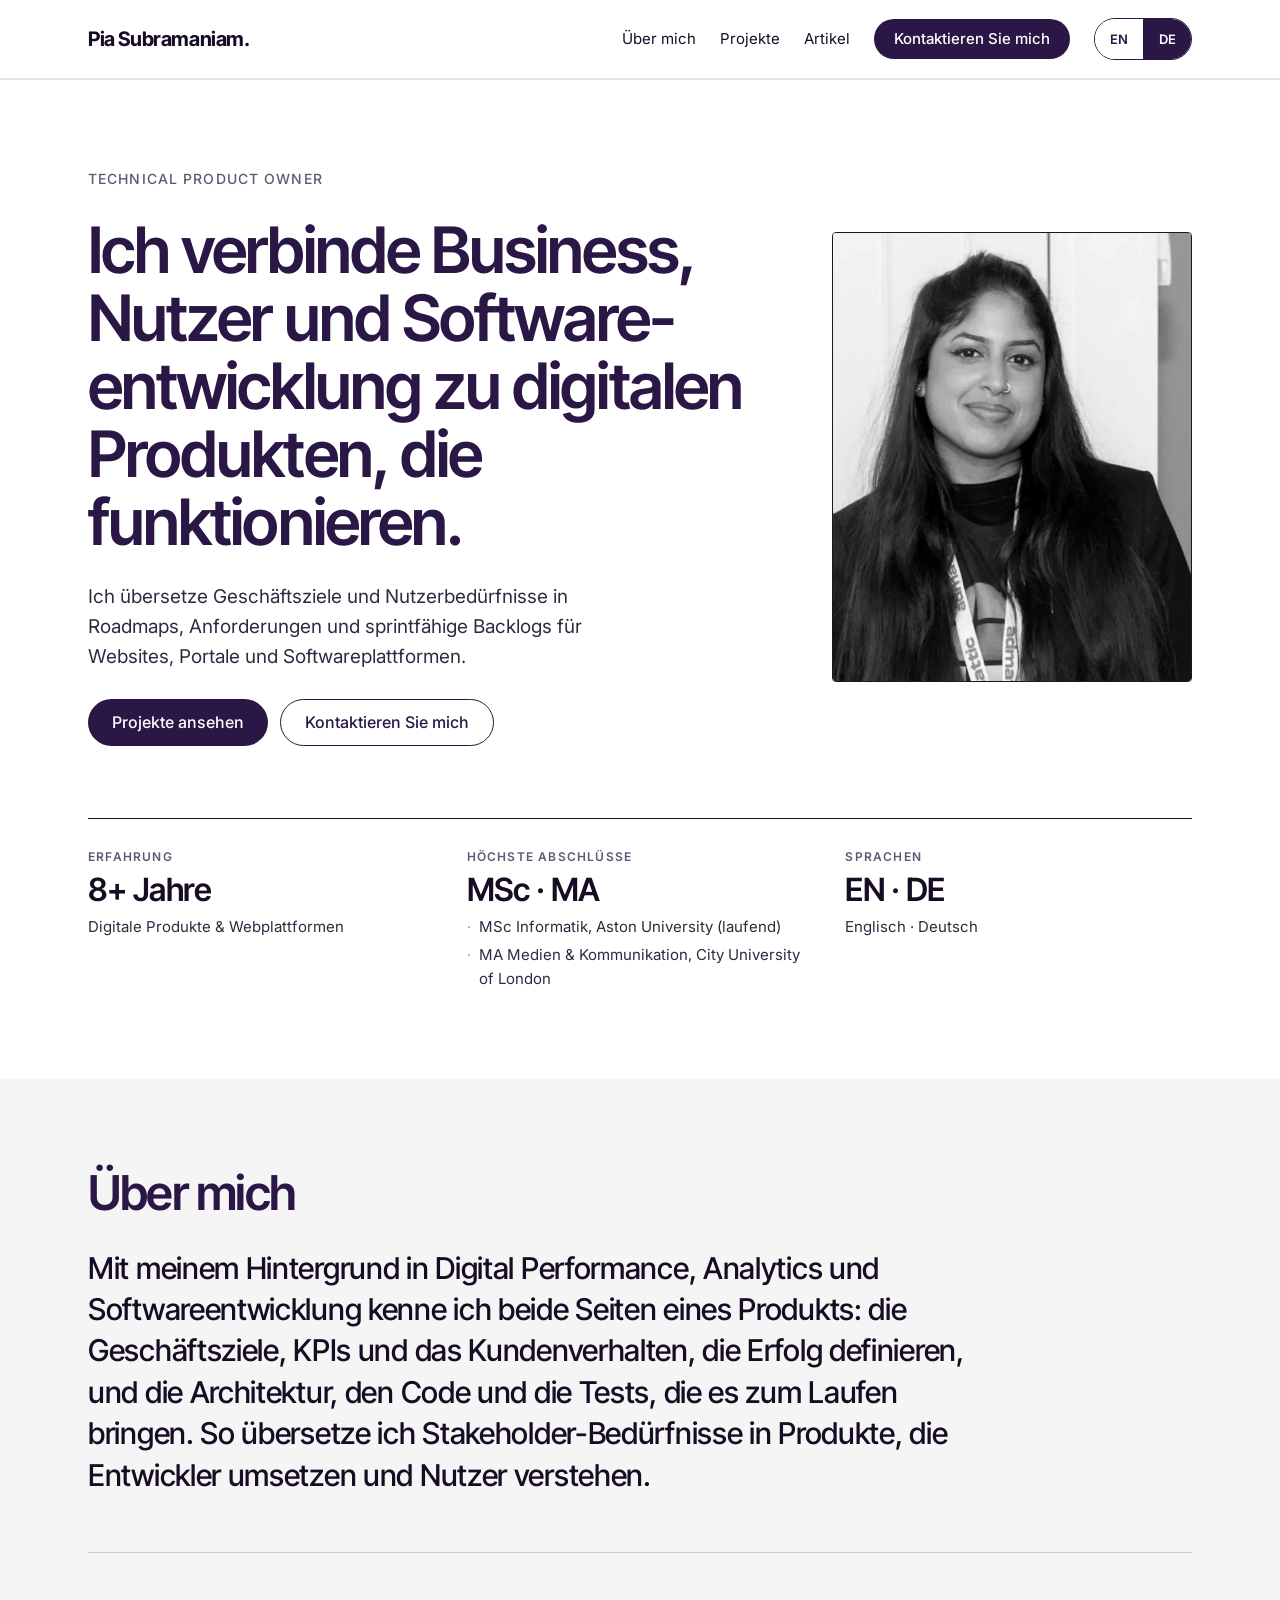
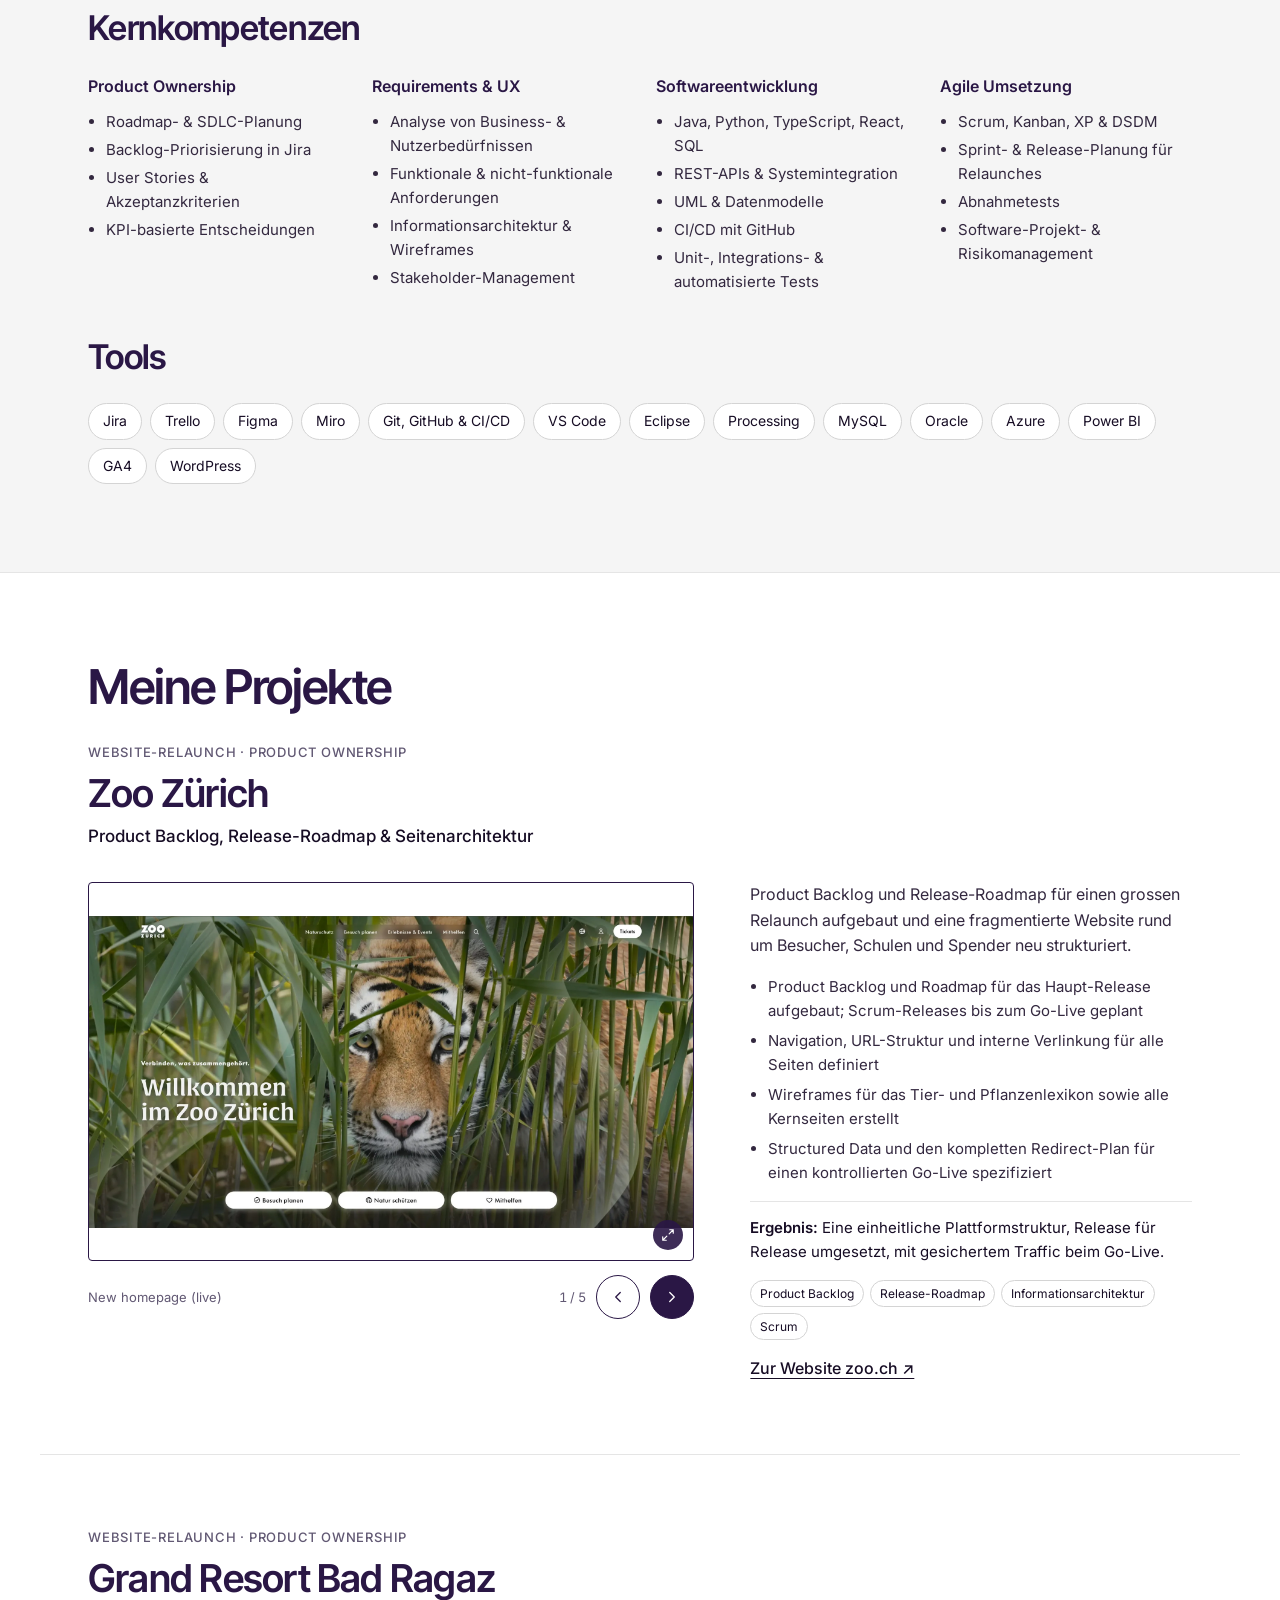
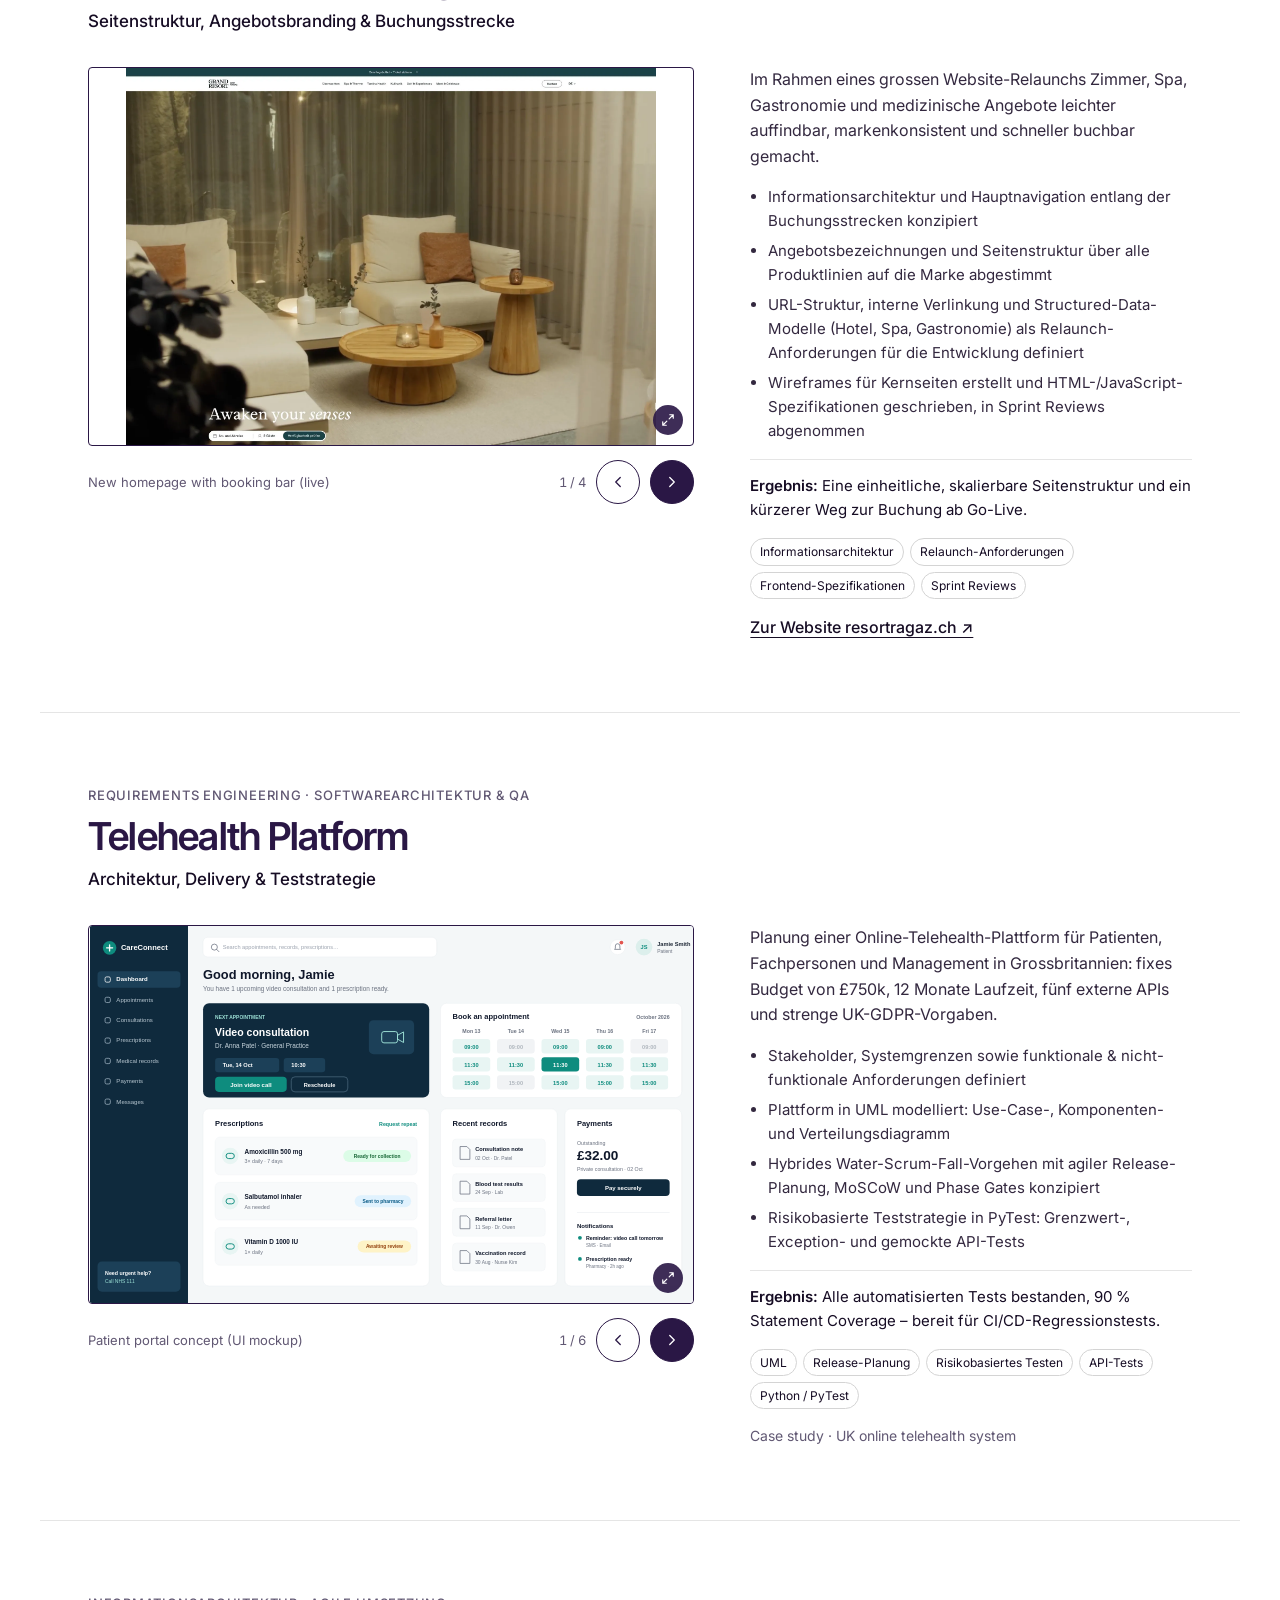
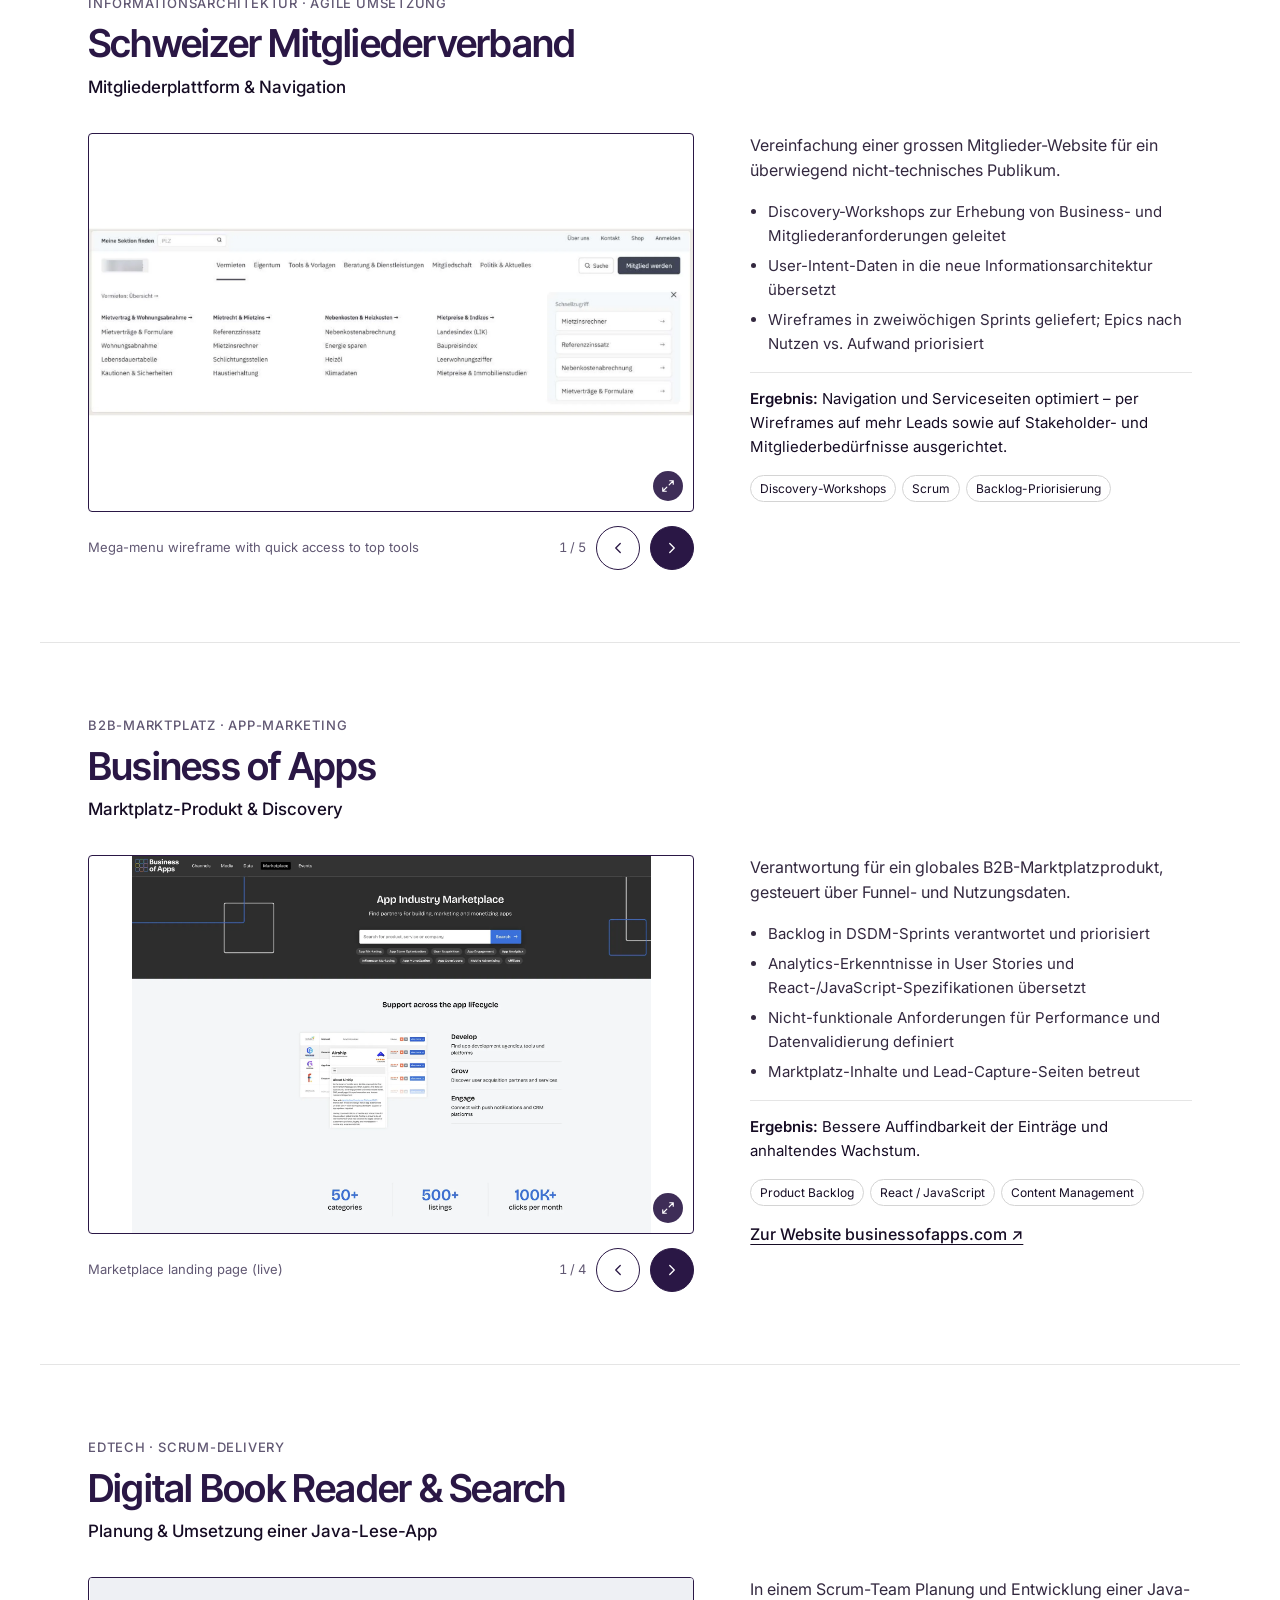
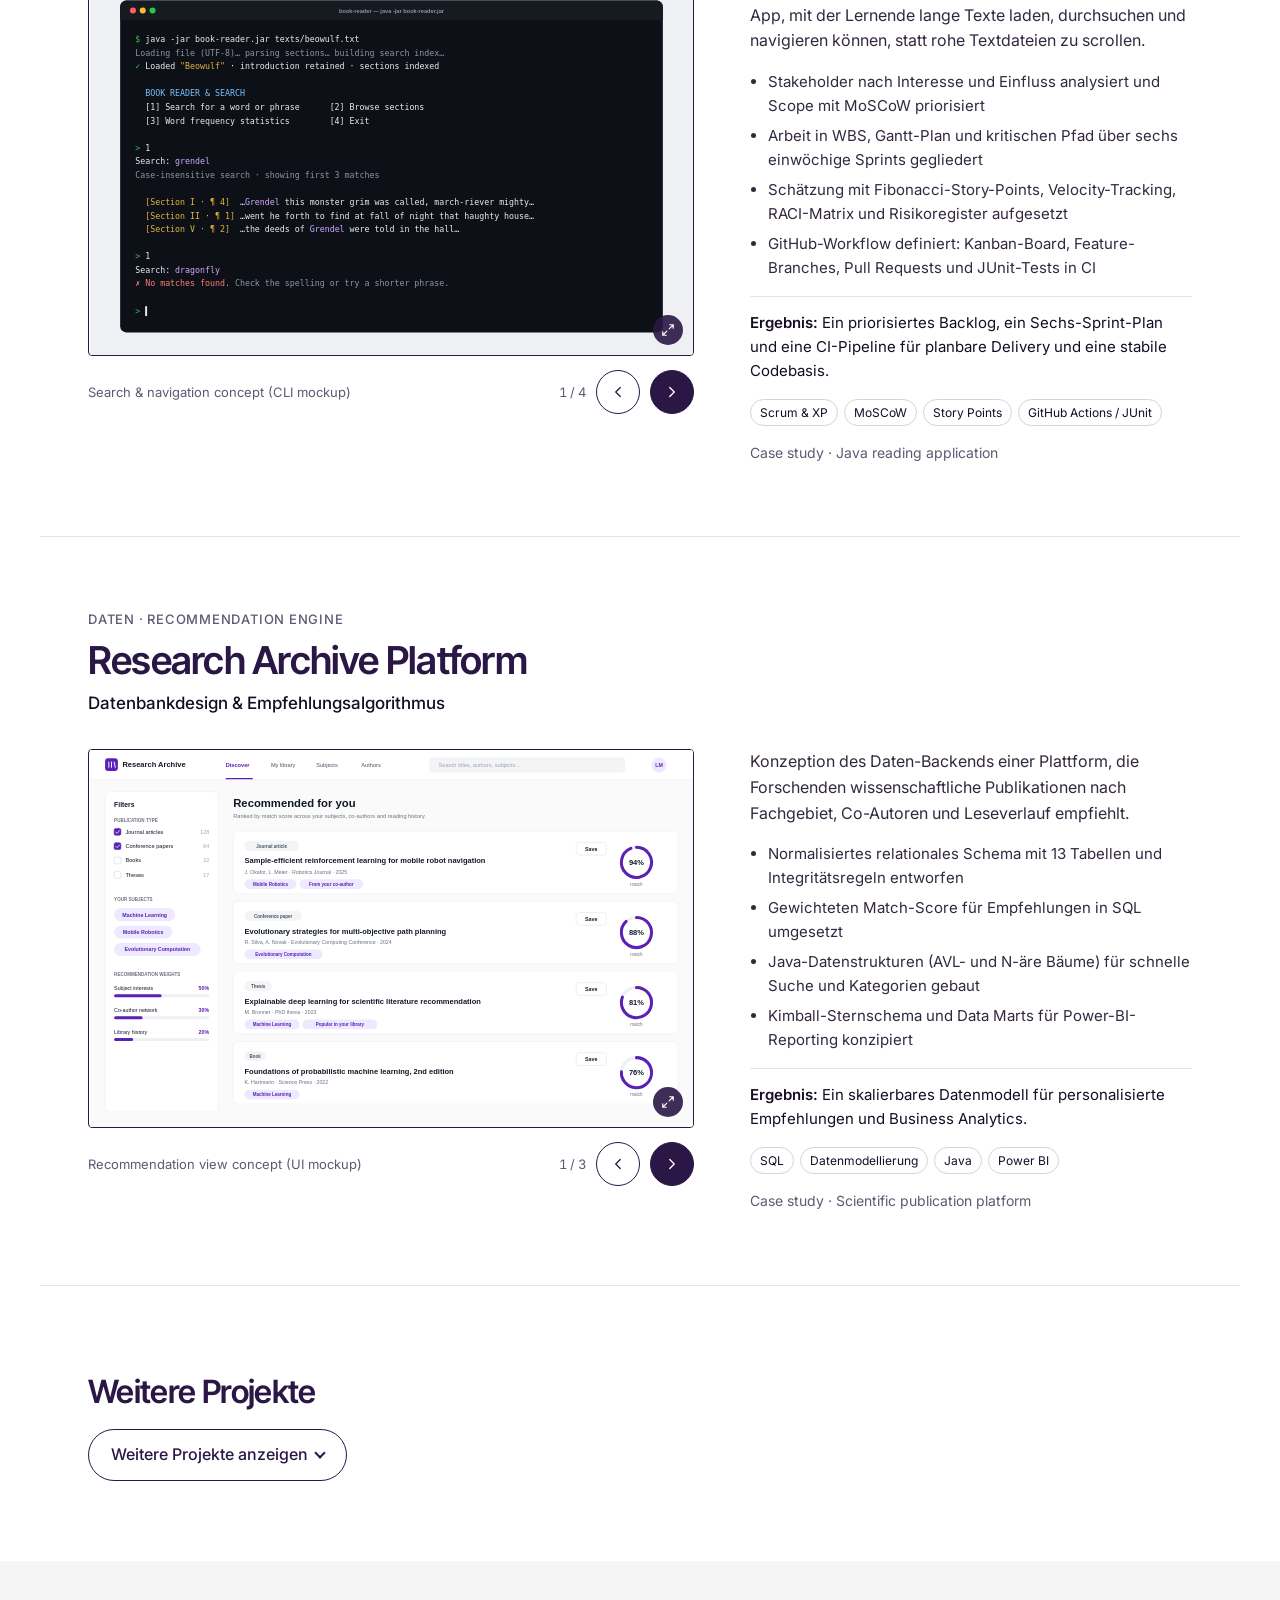
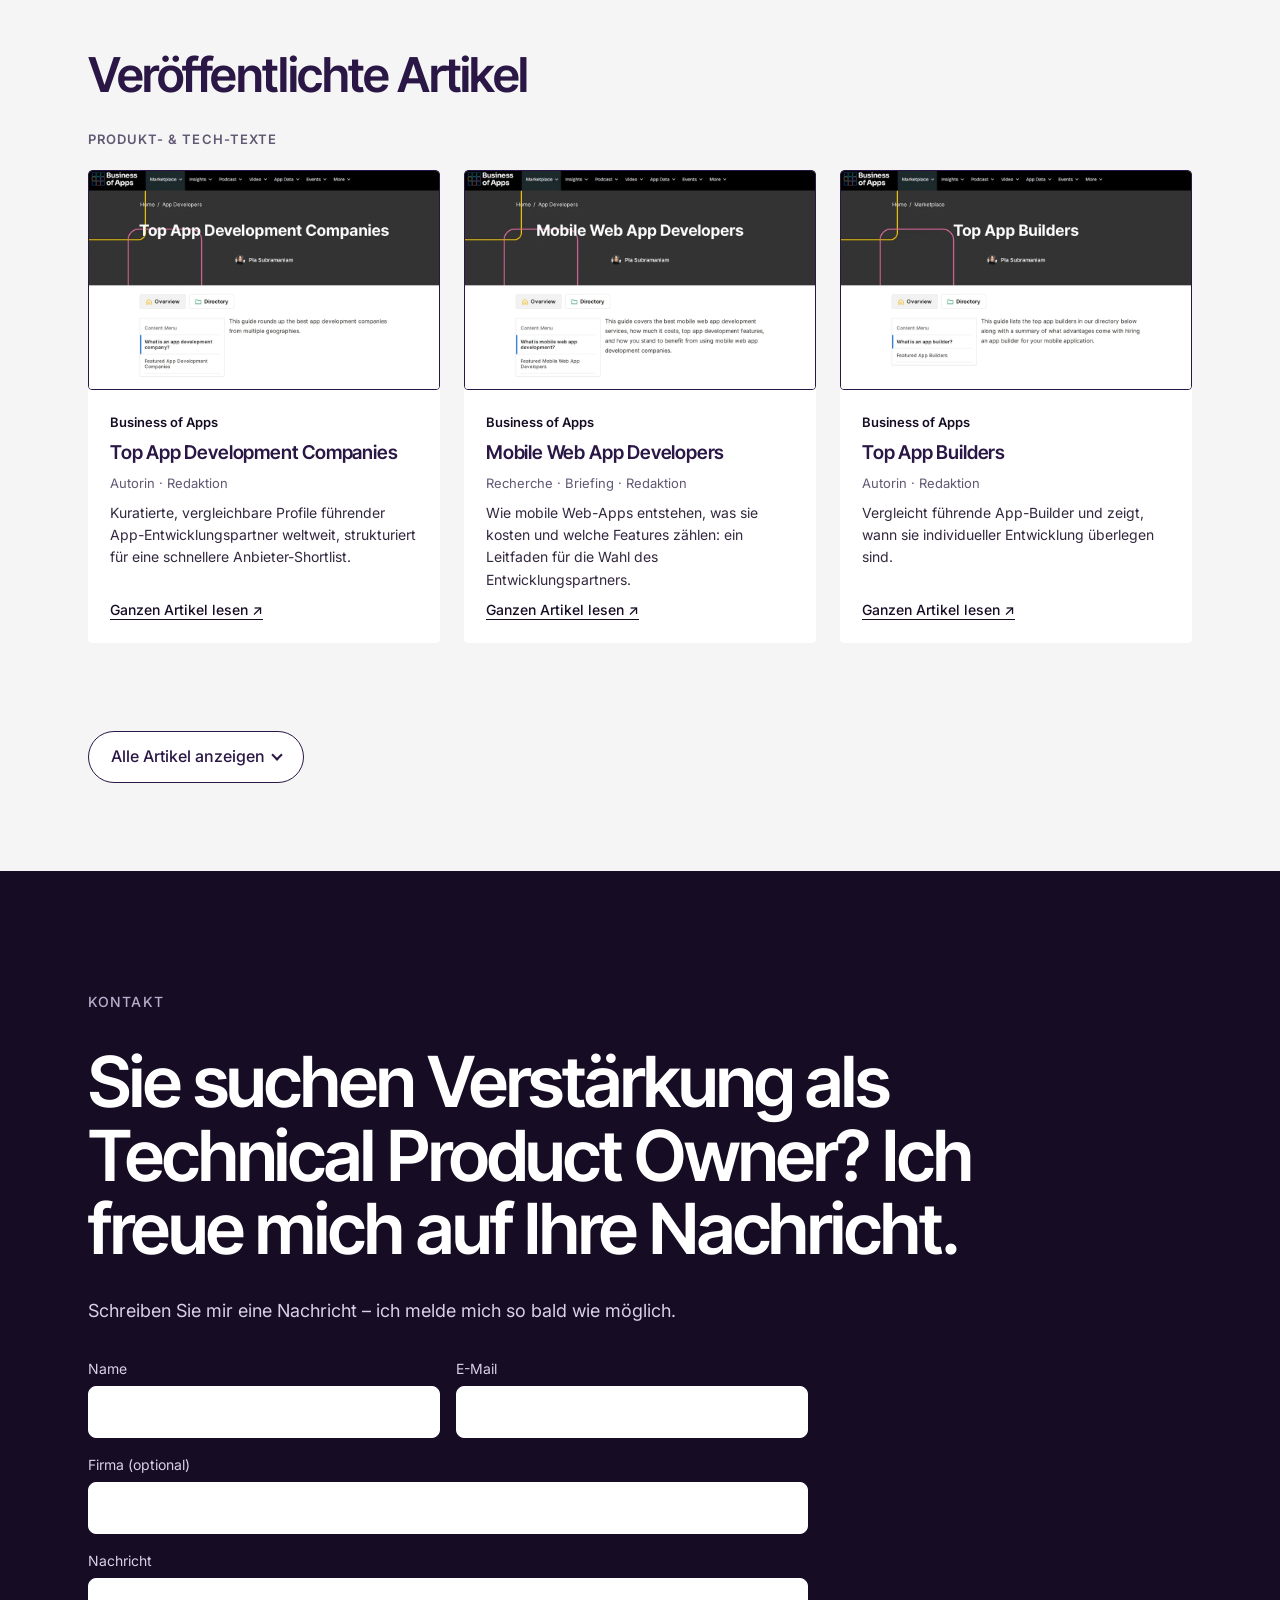
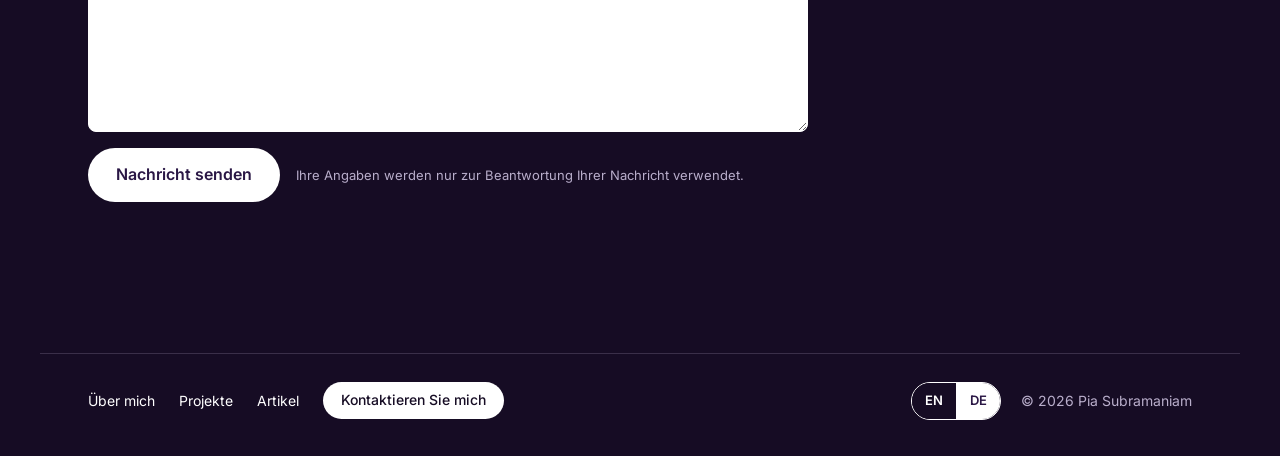
==== de/index.html @ ff73e616 "Add files via upload" ====
<!doctype html>
<html lang="de">
<head>
<meta charset="utf-8">
<script>document.documentElement.classList.add('js')</script>
<meta name="viewport" content="width=device-width, initial-scale=1, viewport-fit=cover">
<title>Pia Subramaniam - Technical Product Owner</title>
<meta name="description" content="Ich übersetze Geschäftsziele und Nutzerbedürfnisse in Roadmaps, Anforderungen und sprintfähige Backlogs für Websites, Portale und Softwareplattformen.">
<link rel="canonical" href="https://piasubramaniam.github.io/de/">
<link rel="alternate" hreflang="en" href="https://piasubramaniam.github.io/">
<link rel="alternate" hreflang="de" href="https://piasubramaniam.github.io/de/">
<link rel="alternate" hreflang="x-default" href="https://piasubramaniam.github.io/">
<meta property="og:type" content="website">
<meta property="og:title" content="Pia Subramaniam - Technical Product Owner">
<meta property="og:description" content="Ich übersetze Geschäftsziele und Nutzerbedürfnisse in Roadmaps, Anforderungen und sprintfähige Backlogs für Websites, Portale und Softwareplattformen.">
<meta property="og:url" content="https://piasubramaniam.github.io/de/">
<meta property="og:image" content="https://piasubramaniam.github.io/images/pia-subramaniam.jpg">
<meta property="og:locale" content="de_CH">
<meta name="twitter:card" content="summary">
<link rel="icon" href="data:image/svg+xml,%3Csvg xmlns='http://www.w3.org/2000/svg' viewBox='0 0 100 100'%3E%3Crect width='100' height='100' rx='22' fill='%232A1745'/%3E%3Ctext x='50' y='68' font-family='Arial' font-size='52' font-weight='700' fill='white' text-anchor='middle'%3EPS%3C/text%3E%3C/svg%3E">
<link rel="preconnect" href="https://fonts.googleapis.com">
<link rel="preconnect" href="https://fonts.gstatic.com" crossorigin>
<link href="https://fonts.googleapis.com/css2?family=Inter+Tight:wght@500;600;700&family=Inter:wght@400;500;600&display=swap" rel="stylesheet">
<link rel="stylesheet" href="/assets/site.css">
</head>
<body>
<a class="skip" href="#main">Zum Inhalt springen</a>
<header class="site-header">
<div class="wrap bar">
<a class="logo" href="#top">Pia Subramaniam.</a>
<div class="nav-right">
<nav class="navlinks" aria-label="Hauptnavigation">
<a href="#about">Über mich</a>
<a href="#work">Projekte</a>
<a href="#articles">Artikel</a>
<a class="pill pill-dark" href="#contact">Kontaktieren Sie mich</a>
</nav>
<button type="button" class="menubtn" aria-label="Menü" aria-expanded="false" aria-controls="mobile-nav"><svg width="20" height="20" viewBox="0 0 24 24" fill="none" stroke="currentColor" stroke-width="2" stroke-linecap="round" aria-hidden="true"><path d="M4 7h16M4 12h16M4 17h16"/></svg></button>
<div class="lang" role="group" aria-label="Sprache"><a href="/" hreflang="en" lang="en">EN</a><span aria-current="true">DE</span></div>
</div>
</div>
<nav class="wrap mobile-nav" id="mobile-nav" aria-label="Mobile Navigation" hidden>
<a href="#about">Über mich</a>
<a href="#work">Projekte</a>
<a href="#articles">Artikel</a>
<a href="#contact">Kontaktieren Sie mich</a>
</nav>
</header>
<main id="main">
<section class="wrap hero" id="top">
<div class="hero-grid">
<div class="hero-text">
<p class="eyebrow">Technical Product Owner</p>
<h1>Ich verbinde Business, Nutzer und Software&shy;entwicklung zu digitalen Produkten, die funktionieren.</h1>
<p class="lead">Ich übersetze Geschäftsziele und Nutzerbedürfnisse in Roadmaps, Anforderungen und sprintfähige Backlogs für Websites, Portale und Softwareplattformen.</p>
<div class="ctas"><a class="pill pill-dark" href="#work">Projekte ansehen</a><a class="pill pill-outline" href="#contact">Kontaktieren Sie mich</a></div>
</div>
<div class="portrait"><img src="/images/pia-subramaniam.webp" alt="Pia Subramaniam" width="838" height="792" fetchpriority="high"></div>
</div>
<div class="facts">
<div class="fact"><p class="fact-label">Erfahrung</p><p class="fact-big">8+ Jahre</p><p class="fact-small">Digitale Produkte &amp; Webplattformen</p></div>
<div class="fact"><p class="fact-label">Höchste Abschlüsse</p><p class="fact-big">MSc · MA</p><ul><li>MSc Informatik, Aston University (laufend)</li><li>MA Medien &amp; Kommunikation, City University of London</li></ul></div>
<div class="fact"><p class="fact-label">Sprachen</p><p class="fact-big">EN · DE</p><p class="fact-small">Englisch · Deutsch</p></div>
</div>
</section>
<section class="about" id="about">
<div class="wrap">
<div class="about-intro">
<h2>Über mich</h2>
<p class="lead">Mit meinem Hintergrund in Digital Performance, Analytics und Softwareentwicklung kenne ich beide Seiten eines Produkts: die Geschäftsziele, KPIs und das Kundenverhalten, die Erfolg definieren, und die Architektur, den Code und die Tests, die es zum Laufen bringen. So übersetze ich Stakeholder-Bedürfnisse in Produkte, die Entwickler umsetzen und Nutzer verstehen.</p>
</div>
<div class="skills">
<h3 class="h3-sub">Kernkompetenzen</h3>
<div class="skill-grid">
<div><h4>Product Ownership</h4><ul><li>Roadmap- &amp; SDLC-Planung</li><li>Backlog-Priorisierung in Jira</li><li>User Stories &amp; Akzeptanzkriterien</li><li>KPI-basierte Entscheidungen</li></ul></div>
<div><h4>Requirements &amp; UX</h4><ul><li>Analyse von Business- &amp; Nutzerbedürfnissen</li><li>Funktionale &amp; nicht-funktionale Anforderungen</li><li>Informationsarchitektur &amp; Wireframes</li><li>Stakeholder-Management</li></ul></div>
<div><h4>Softwareentwicklung</h4><ul><li>Java, Python, TypeScript, React, SQL</li><li>REST-APIs &amp; Systemintegration</li><li>UML &amp; Datenmodelle</li><li>CI/CD mit GitHub</li><li>Unit-, Integrations- &amp; automatisierte Tests</li></ul></div>
<div><h4>Agile Umsetzung</h4><ul><li>Scrum, Kanban, XP &amp; DSDM</li><li>Sprint- &amp; Release-Planung für Relaunches</li><li>Abnahmetests</li><li>Software-Projekt- &amp; Risikomanagement</li></ul></div>
</div>
<h3 class="h3-sub tools-title">Tools</h3>
<ul class="chips"><li>Jira</li><li>Trello</li><li>Figma</li><li>Miro</li><li>Git, GitHub &amp; CI/CD</li><li>VS Code</li><li>Eclipse</li><li>Processing</li><li>MySQL</li><li>Oracle</li><li>Azure</li><li>Power BI</li><li>GA4</li><li>WordPress</li></ul>
</div>
</div>
</section>
<section class="work" id="work">
<div class="wrap work-head"><h2>Meine Projekte</h2></div>
<article class="wrap project" data-slides="[{&quot;src&quot;: &quot;/images/zoo-zurich-1.webp&quot;, &quot;alt&quot;: &quot;New homepage (live)&quot;, &quot;w&quot;: 2000, &quot;h&quot;: 1032}, {&quot;src&quot;: &quot;/images/zoo-zurich-2.webp&quot;, &quot;alt&quot;: &quot;Information architecture: main navigation tree&quot;, &quot;w&quot;: 2000, &quot;h&quot;: 1507}, {&quot;src&quot;: &quot;/images/zoo-zurich-3.webp&quot;, &quot;alt&quot;: &quot;Animal &amp; Plant Encyclopedia wireframes (desktop &amp; mobile)&quot;, &quot;w&quot;: 2000, &quot;h&quot;: 1686}, {&quot;src&quot;: &quot;/images/zoo-zurich-4.webp&quot;, &quot;alt&quot;: &quot;Mega-menu navigation (live)&quot;, &quot;w&quot;: 1850, &quot;h&quot;: 1354}, {&quot;src&quot;: &quot;/images/zoo-zurich-5.webp&quot;, &quot;alt&quot;: &quot;Homepage content modules (live)&quot;, &quot;w&quot;: 2000, &quot;h&quot;: 1504}]" data-title="Zoo Zürich">
<div class="project-head">
<p class="ptag">Website-Relaunch · Product Ownership</p>
<h3>Zoo Zürich</h3>
<p class="ptitle">Product Backlog, Release-Roadmap &amp; Seitenarchitektur</p>
</div>
<div class="project-body">
<div class="slider">
<button type="button" class="zoom" data-zoom aria-label="Bild vergrössern"><img src="/images/zoo-zurich-1.webp" alt="New homepage (live)" width="2000" height="1032" loading="lazy" decoding="async"><span class="zoom-icon" aria-hidden="true"><svg width="14" height="14" viewBox="0 0 24 24" fill="none" stroke="currentColor" stroke-width="2" stroke-linecap="round" stroke-linejoin="round" aria-hidden="true"><path d="M15 3h6v6M9 21H3v-6M21 3l-7 7M3 21l7-7"/></svg></span></button>
<div class="slider-bar">
<p class="slide-label">New homepage (live)</p>
<div class="slider-ctrl">
<span class="count">1 / 5</span>
<button type="button" class="arrow prev" aria-label="Vorheriges Bild"><svg width="18" height="18" viewBox="0 0 24 24" fill="none" stroke="currentColor" stroke-width="1.75" stroke-linecap="round" stroke-linejoin="round" aria-hidden="true"><path d="M15 18l-6-6 6-6"/></svg></button>
<button type="button" class="arrow next" aria-label="Nächstes Bild"><svg width="18" height="18" viewBox="0 0 24 24" fill="none" stroke="currentColor" stroke-width="1.75" stroke-linecap="round" stroke-linejoin="round" aria-hidden="true"><path d="M9 18l6-6-6-6"/></svg></button>
</div>
</div>
</div>
<div class="details">
<p class="summary">Product Backlog und Release-Roadmap für einen grossen Relaunch aufgebaut und eine fragmentierte Website rund um Besucher, Schulen und Spender neu strukturiert.</p>
<ul class="did"><li>Product Backlog und Roadmap für das Haupt-Release aufgebaut; Scrum-Releases bis zum Go-Live geplant</li><li>Navigation, URL-Struktur und interne Verlinkung für alle Seiten definiert</li><li>Wireframes für das Tier- und Pflanzenlexikon sowie alle Kernseiten erstellt</li><li>Structured Data und den kompletten Redirect-Plan für einen kontrollierten Go-Live spezifiziert</li></ul>
<p class="outcome"><b>Ergebnis:</b> Eine einheitliche Plattformstruktur, Release für Release umgesetzt, mit gesichertem Traffic beim Go-Live.</p>
<ul class="tags"><li>Product Backlog</li><li>Release-Roadmap</li><li>Informationsarchitektur</li><li>Scrum</li></ul>
<a class="visit" href="https://www.zoo.ch" target="_blank" rel="noopener">Zur Website zoo.ch ↗</a>
</div>
</div>
</article>
<article class="wrap project" data-slides="[{&quot;src&quot;: &quot;/images/bad-ragaz-1.webp&quot;, &quot;alt&quot;: &quot;New homepage with booking bar (live)&quot;, &quot;w&quot;: 2000, &quot;h&quot;: 1422}, {&quot;src&quot;: &quot;/images/bad-ragaz-2.webp&quot;, &quot;alt&quot;: &quot;Mega-menu navigation (live)&quot;, &quot;w&quot;: 2000, &quot;h&quot;: 1229}, {&quot;src&quot;: &quot;/images/bad-ragaz-3.webp&quot;, &quot;alt&quot;: &quot;Module wireframes for all core landing pages&quot;, &quot;w&quot;: 1699, &quot;h&quot;: 2000}, {&quot;src&quot;: &quot;/images/bad-ragaz-4.webp&quot;, &quot;alt&quot;: &quot;Spa offer page and booking journey (live)&quot;, &quot;w&quot;: 2000, &quot;h&quot;: 1382}]" data-title="Grand Resort Bad Ragaz">
<div class="project-head">
<p class="ptag">Website-Relaunch · Product Ownership</p>
<h3>Grand Resort Bad Ragaz</h3>
<p class="ptitle">Seitenstruktur, Angebotsbranding &amp; Buchungsstrecke</p>
</div>
<div class="project-body">
<div class="slider">
<button type="button" class="zoom" data-zoom aria-label="Bild vergrössern"><img src="/images/bad-ragaz-1.webp" alt="New homepage with booking bar (live)" width="2000" height="1422" loading="lazy" decoding="async"><span class="zoom-icon" aria-hidden="true"><svg width="14" height="14" viewBox="0 0 24 24" fill="none" stroke="currentColor" stroke-width="2" stroke-linecap="round" stroke-linejoin="round" aria-hidden="true"><path d="M15 3h6v6M9 21H3v-6M21 3l-7 7M3 21l7-7"/></svg></span></button>
<div class="slider-bar">
<p class="slide-label">New homepage with booking bar (live)</p>
<div class="slider-ctrl">
<span class="count">1 / 4</span>
<button type="button" class="arrow prev" aria-label="Vorheriges Bild"><svg width="18" height="18" viewBox="0 0 24 24" fill="none" stroke="currentColor" stroke-width="1.75" stroke-linecap="round" stroke-linejoin="round" aria-hidden="true"><path d="M15 18l-6-6 6-6"/></svg></button>
<button type="button" class="arrow next" aria-label="Nächstes Bild"><svg width="18" height="18" viewBox="0 0 24 24" fill="none" stroke="currentColor" stroke-width="1.75" stroke-linecap="round" stroke-linejoin="round" aria-hidden="true"><path d="M9 18l6-6-6-6"/></svg></button>
</div>
</div>
</div>
<div class="details">
<p class="summary">Im Rahmen eines grossen Website-Relaunchs Zimmer, Spa, Gastronomie und medizinische Angebote leichter auffindbar, markenkonsistent und schneller buchbar gemacht.</p>
<ul class="did"><li>Informationsarchitektur und Hauptnavigation entlang der Buchungsstrecken konzipiert</li><li>Angebotsbezeichnungen und Seitenstruktur über alle Produktlinien auf die Marke abgestimmt</li><li>URL-Struktur, interne Verlinkung und Structured-Data-Modelle (Hotel, Spa, Gastronomie) als Relaunch-Anforderungen für die Entwicklung definiert</li><li>Wireframes für Kernseiten erstellt und HTML-/JavaScript-Spezifikationen geschrieben, in Sprint Reviews abgenommen</li></ul>
<p class="outcome"><b>Ergebnis:</b> Eine einheitliche, skalierbare Seitenstruktur und ein kürzerer Weg zur Buchung ab Go-Live.</p>
<ul class="tags"><li>Informationsarchitektur</li><li>Relaunch-Anforderungen</li><li>Frontend-Spezifikationen</li><li>Sprint Reviews</li></ul>
<a class="visit" href="https://www.resortragaz.ch" target="_blank" rel="noopener">Zur Website resortragaz.ch ↗</a>
</div>
</div>
</article>
<article class="wrap project" data-slides="[{&quot;src&quot;: &quot;/images/telehealth-1.svg&quot;, &quot;alt&quot;: &quot;Patient portal concept (UI mockup)&quot;, &quot;w&quot;: 1600, &quot;h&quot;: 1000}, {&quot;src&quot;: &quot;/images/telehealth-2.webp&quot;, &quot;alt&quot;: &quot;UML use case diagram&quot;, &quot;w&quot;: 1600, &quot;h&quot;: 1355}, {&quot;src&quot;: &quot;/images/telehealth-3.webp&quot;, &quot;alt&quot;: &quot;UML component diagram&quot;, &quot;w&quot;: 1600, &quot;h&quot;: 1362}, {&quot;src&quot;: &quot;/images/telehealth-4.webp&quot;, &quot;alt&quot;: &quot;UML deployment diagram&quot;, &quot;w&quot;: 1600, &quot;h&quot;: 941}, {&quot;src&quot;: &quot;/images/telehealth-5.webp&quot;, &quot;alt&quot;: &quot;Agile release planning (MoSCoW)&quot;, &quot;w&quot;: 1600, &quot;h&quot;: 759}, {&quot;src&quot;: &quot;/images/telehealth-6.webp&quot;, &quot;alt&quot;: &quot;PyTest run: 5/5 passed, 90% coverage&quot;, &quot;w&quot;: 1600, &quot;h&quot;: 456}]" data-title="Telehealth Platform">
<div class="project-head">
<p class="ptag">Requirements Engineering · Softwarearchitektur &amp; QA</p>
<h3>Telehealth Platform</h3>
<p class="ptitle">Architektur, Delivery &amp; Teststrategie</p>
</div>
<div class="project-body">
<div class="slider">
<button type="button" class="zoom" data-zoom aria-label="Bild vergrössern"><img src="/images/telehealth-1.svg" alt="Patient portal concept (UI mockup)" width="1600" height="1000" loading="lazy" decoding="async"><span class="zoom-icon" aria-hidden="true"><svg width="14" height="14" viewBox="0 0 24 24" fill="none" stroke="currentColor" stroke-width="2" stroke-linecap="round" stroke-linejoin="round" aria-hidden="true"><path d="M15 3h6v6M9 21H3v-6M21 3l-7 7M3 21l7-7"/></svg></span></button>
<div class="slider-bar">
<p class="slide-label">Patient portal concept (UI mockup)</p>
<div class="slider-ctrl">
<span class="count">1 / 6</span>
<button type="button" class="arrow prev" aria-label="Vorheriges Bild"><svg width="18" height="18" viewBox="0 0 24 24" fill="none" stroke="currentColor" stroke-width="1.75" stroke-linecap="round" stroke-linejoin="round" aria-hidden="true"><path d="M15 18l-6-6 6-6"/></svg></button>
<button type="button" class="arrow next" aria-label="Nächstes Bild"><svg width="18" height="18" viewBox="0 0 24 24" fill="none" stroke="currentColor" stroke-width="1.75" stroke-linecap="round" stroke-linejoin="round" aria-hidden="true"><path d="M9 18l6-6-6-6"/></svg></button>
</div>
</div>
</div>
<div class="details">
<p class="summary">Planung einer Online-Telehealth-Plattform für Patienten, Fachpersonen und Management in Grossbritannien: fixes Budget von £750k, 12 Monate Laufzeit, fünf externe APIs und strenge UK-GDPR-Vorgaben.</p>
<ul class="did"><li>Stakeholder, Systemgrenzen sowie funktionale &amp; nicht-funktionale Anforderungen definiert</li><li>Plattform in UML modelliert: Use-Case-, Komponenten- und Verteilungsdiagramm</li><li>Hybrides Water-Scrum-Fall-Vorgehen mit agiler Release-Planung, MoSCoW und Phase Gates konzipiert</li><li>Risikobasierte Teststrategie in PyTest: Grenzwert-, Exception- und gemockte API-Tests</li></ul>
<p class="outcome"><b>Ergebnis:</b> Alle automatisierten Tests bestanden, 90 % Statement Coverage – bereit für CI/CD-Regressionstests.</p>
<ul class="tags"><li>UML</li><li>Release-Planung</li><li>Risikobasiertes Testen</li><li>API-Tests</li><li>Python / PyTest</li></ul>
<p class="site-note">Case study · UK online telehealth system</p>
</div>
</div>
</article>
<article class="wrap project" data-slides="[{&quot;src&quot;: &quot;/images/membership-association-1.webp&quot;, &quot;alt&quot;: &quot;Mega-menu wireframe with quick access to top tools&quot;, &quot;w&quot;: 2000, &quot;h&quot;: 683}, {&quot;src&quot;: &quot;/images/membership-association-2.webp&quot;, &quot;alt&quot;: &quot;Sprint roadmap: concept first, design in the following sprint&quot;, &quot;w&quot;: 2000, &quot;h&quot;: 1118}, {&quot;src&quot;: &quot;/images/membership-association-3.webp&quot;, &quot;alt&quot;: &quot;Sprint workflow with stakeholder review and sign-off&quot;, &quot;w&quot;: 2000, &quot;h&quot;: 1030}, {&quot;src&quot;: &quot;/images/membership-association-4.webp&quot;, &quot;alt&quot;: &quot;New main navigation and its rationale&quot;, &quot;w&quot;: 2000, &quot;h&quot;: 588}, {&quot;src&quot;: &quot;/images/membership-association-5.webp&quot;, &quot;alt&quot;: &quot;Header concept: search, login and primary CTA&quot;, &quot;w&quot;: 2000, &quot;h&quot;: 793}]" data-title="Schweizer Mitgliederverband">
<div class="project-head">
<p class="ptag">Informationsarchitektur · Agile Umsetzung</p>
<h3>Schweizer Mitgliederverband</h3>
<p class="ptitle">Mitgliederplattform &amp; Navigation</p>
</div>
<div class="project-body">
<div class="slider">
<button type="button" class="zoom" data-zoom aria-label="Bild vergrössern"><img src="/images/membership-association-1.webp" alt="Mega-menu wireframe with quick access to top tools" width="2000" height="683" loading="lazy" decoding="async"><span class="zoom-icon" aria-hidden="true"><svg width="14" height="14" viewBox="0 0 24 24" fill="none" stroke="currentColor" stroke-width="2" stroke-linecap="round" stroke-linejoin="round" aria-hidden="true"><path d="M15 3h6v6M9 21H3v-6M21 3l-7 7M3 21l7-7"/></svg></span></button>
<div class="slider-bar">
<p class="slide-label">Mega-menu wireframe with quick access to top tools</p>
<div class="slider-ctrl">
<span class="count">1 / 5</span>
<button type="button" class="arrow prev" aria-label="Vorheriges Bild"><svg width="18" height="18" viewBox="0 0 24 24" fill="none" stroke="currentColor" stroke-width="1.75" stroke-linecap="round" stroke-linejoin="round" aria-hidden="true"><path d="M15 18l-6-6 6-6"/></svg></button>
<button type="button" class="arrow next" aria-label="Nächstes Bild"><svg width="18" height="18" viewBox="0 0 24 24" fill="none" stroke="currentColor" stroke-width="1.75" stroke-linecap="round" stroke-linejoin="round" aria-hidden="true"><path d="M9 18l6-6-6-6"/></svg></button>
</div>
</div>
</div>
<div class="details">
<p class="summary">Vereinfachung einer grossen Mitglieder-Website für ein überwiegend nicht-technisches Publikum.</p>
<ul class="did"><li>Discovery-Workshops zur Erhebung von Business- und Mitgliederanforderungen geleitet</li><li>User-Intent-Daten in die neue Informationsarchitektur übersetzt</li><li>Wireframes in zweiwöchigen Sprints geliefert; Epics nach Nutzen vs. Aufwand priorisiert</li></ul>
<p class="outcome"><b>Ergebnis:</b> Navigation und Serviceseiten optimiert – per Wireframes auf mehr Leads sowie auf Stakeholder- und Mitgliederbedürfnisse ausgerichtet.</p>
<ul class="tags"><li>Discovery-Workshops</li><li>Scrum</li><li>Backlog-Priorisierung</li></ul>

</div>
</div>
</article>
<article class="wrap project" data-slides="[{&quot;src&quot;: &quot;/images/business-of-apps-1.webp&quot;, &quot;alt&quot;: &quot;Marketplace landing page (live)&quot;, &quot;w&quot;: 2000, &quot;h&quot;: 1453}, {&quot;src&quot;: &quot;/images/business-of-apps-2.webp&quot;, &quot;alt&quot;: &quot;Marketplace information architecture&quot;, &quot;w&quot;: 1088, &quot;h&quot;: 1150}, {&quot;src&quot;: &quot;/images/business-of-apps-3.webp&quot;, &quot;alt&quot;: &quot;Directory with filters and sorting (live)&quot;, &quot;w&quot;: 2000, &quot;h&quot;: 1359}, {&quot;src&quot;: &quot;/images/business-of-apps-4.webp&quot;, &quot;alt&quot;: &quot;Automated listing widget (live)&quot;, &quot;w&quot;: 1770, &quot;h&quot;: 1350}]" data-title="Business of Apps">
<div class="project-head">
<p class="ptag">B2B-Marktplatz · App-Marketing</p>
<h3>Business of Apps</h3>
<p class="ptitle">Marktplatz-Produkt &amp; Discovery</p>
</div>
<div class="project-body">
<div class="slider">
<button type="button" class="zoom" data-zoom aria-label="Bild vergrössern"><img src="/images/business-of-apps-1.webp" alt="Marketplace landing page (live)" width="2000" height="1453" loading="lazy" decoding="async"><span class="zoom-icon" aria-hidden="true"><svg width="14" height="14" viewBox="0 0 24 24" fill="none" stroke="currentColor" stroke-width="2" stroke-linecap="round" stroke-linejoin="round" aria-hidden="true"><path d="M15 3h6v6M9 21H3v-6M21 3l-7 7M3 21l7-7"/></svg></span></button>
<div class="slider-bar">
<p class="slide-label">Marketplace landing page (live)</p>
<div class="slider-ctrl">
<span class="count">1 / 4</span>
<button type="button" class="arrow prev" aria-label="Vorheriges Bild"><svg width="18" height="18" viewBox="0 0 24 24" fill="none" stroke="currentColor" stroke-width="1.75" stroke-linecap="round" stroke-linejoin="round" aria-hidden="true"><path d="M15 18l-6-6 6-6"/></svg></button>
<button type="button" class="arrow next" aria-label="Nächstes Bild"><svg width="18" height="18" viewBox="0 0 24 24" fill="none" stroke="currentColor" stroke-width="1.75" stroke-linecap="round" stroke-linejoin="round" aria-hidden="true"><path d="M9 18l6-6-6-6"/></svg></button>
</div>
</div>
</div>
<div class="details">
<p class="summary">Verantwortung für ein globales B2B-Marktplatzprodukt, gesteuert über Funnel- und Nutzungsdaten.</p>
<ul class="did"><li>Backlog in DSDM-Sprints verantwortet und priorisiert</li><li>Analytics-Erkenntnisse in User Stories und React-/JavaScript-Spezifikationen übersetzt</li><li>Nicht-funktionale Anforderungen für Performance und Datenvalidierung definiert</li><li>Marktplatz-Inhalte und Lead-Capture-Seiten betreut</li></ul>
<p class="outcome"><b>Ergebnis:</b> Bessere Auffindbarkeit der Einträge und anhaltendes Wachstum.</p>
<ul class="tags"><li>Product Backlog</li><li>React / JavaScript</li><li>Content Management</li></ul>
<a class="visit" href="https://www.businessofapps.com" target="_blank" rel="noopener">Zur Website businessofapps.com ↗</a>
</div>
</div>
</article>
<article class="wrap project" data-slides="[{&quot;src&quot;: &quot;/images/book-reader-1.svg&quot;, &quot;alt&quot;: &quot;Search &amp; navigation concept (CLI mockup)&quot;, &quot;w&quot;: 1600, &quot;h&quot;: 1000}, {&quot;src&quot;: &quot;/images/book-reader-2.webp&quot;, &quot;alt&quot;: &quot;Work breakdown structure&quot;, &quot;w&quot;: 1125, &quot;h&quot;: 672}, {&quot;src&quot;: &quot;/images/book-reader-3.webp&quot;, &quot;alt&quot;: &quot;Six-sprint delivery plan (Gantt)&quot;, &quot;w&quot;: 1125, &quot;h&quot;: 558}, {&quot;src&quot;: &quot;/images/book-reader-4.webp&quot;, &quot;alt&quot;: &quot;Activity network &amp; critical path&quot;, &quot;w&quot;: 1125, &quot;h&quot;: 519}]" data-title="Digital Book Reader &amp; Search">
<div class="project-head">
<p class="ptag">EdTech · Scrum-Delivery</p>
<h3>Digital Book Reader &amp; Search</h3>
<p class="ptitle">Planung &amp; Umsetzung einer Java-Lese-App</p>
</div>
<div class="project-body">
<div class="slider">
<button type="button" class="zoom" data-zoom aria-label="Bild vergrössern"><img src="/images/book-reader-1.svg" alt="Search &amp; navigation concept (CLI mockup)" width="1600" height="1000" loading="lazy" decoding="async"><span class="zoom-icon" aria-hidden="true"><svg width="14" height="14" viewBox="0 0 24 24" fill="none" stroke="currentColor" stroke-width="2" stroke-linecap="round" stroke-linejoin="round" aria-hidden="true"><path d="M15 3h6v6M9 21H3v-6M21 3l-7 7M3 21l7-7"/></svg></span></button>
<div class="slider-bar">
<p class="slide-label">Search &amp; navigation concept (CLI mockup)</p>
<div class="slider-ctrl">
<span class="count">1 / 4</span>
<button type="button" class="arrow prev" aria-label="Vorheriges Bild"><svg width="18" height="18" viewBox="0 0 24 24" fill="none" stroke="currentColor" stroke-width="1.75" stroke-linecap="round" stroke-linejoin="round" aria-hidden="true"><path d="M15 18l-6-6 6-6"/></svg></button>
<button type="button" class="arrow next" aria-label="Nächstes Bild"><svg width="18" height="18" viewBox="0 0 24 24" fill="none" stroke="currentColor" stroke-width="1.75" stroke-linecap="round" stroke-linejoin="round" aria-hidden="true"><path d="M9 18l6-6-6-6"/></svg></button>
</div>
</div>
</div>
<div class="details">
<p class="summary">In einem Scrum-Team Planung und Entwicklung einer Java-App, mit der Lernende lange Texte laden, durchsuchen und navigieren können, statt rohe Textdateien zu scrollen.</p>
<ul class="did"><li>Stakeholder nach Interesse und Einfluss analysiert und Scope mit MoSCoW priorisiert</li><li>Arbeit in WBS, Gantt-Plan und kritischen Pfad über sechs einwöchige Sprints gegliedert</li><li>Schätzung mit Fibonacci-Story-Points, Velocity-Tracking, RACI-Matrix und Risikoregister aufgesetzt</li><li>GitHub-Workflow definiert: Kanban-Board, Feature-Branches, Pull Requests und JUnit-Tests in CI</li></ul>
<p class="outcome"><b>Ergebnis:</b> Ein priorisiertes Backlog, ein Sechs-Sprint-Plan und eine CI-Pipeline für planbare Delivery und eine stabile Codebasis.</p>
<ul class="tags"><li>Scrum &amp; XP</li><li>MoSCoW</li><li>Story Points</li><li>GitHub Actions / JUnit</li></ul>
<p class="site-note">Case study · Java reading application</p>
</div>
</div>
</article>
<article class="wrap project" data-slides="[{&quot;src&quot;: &quot;/images/research-archive-1.svg&quot;, &quot;alt&quot;: &quot;Recommendation view concept (UI mockup)&quot;, &quot;w&quot;: 1600, &quot;h&quot;: 1000}, {&quot;src&quot;: &quot;/images/research-archive-2.webp&quot;, &quot;alt&quot;: &quot;Relational schema (13 tables)&quot;, &quot;w&quot;: 1129, &quot;h&quot;: 871}, {&quot;src&quot;: &quot;/images/research-archive-3.webp&quot;, &quot;alt&quot;: &quot;Dimensional model (Kimball star schema)&quot;, &quot;w&quot;: 1041, &quot;h&quot;: 821}]" data-title="Research Archive Platform">
<div class="project-head">
<p class="ptag">Daten · Recommendation Engine</p>
<h3>Research Archive Platform</h3>
<p class="ptitle">Datenbankdesign &amp; Empfehlungsalgorithmus</p>
</div>
<div class="project-body">
<div class="slider">
<button type="button" class="zoom" data-zoom aria-label="Bild vergrössern"><img src="/images/research-archive-1.svg" alt="Recommendation view concept (UI mockup)" width="1600" height="1000" loading="lazy" decoding="async"><span class="zoom-icon" aria-hidden="true"><svg width="14" height="14" viewBox="0 0 24 24" fill="none" stroke="currentColor" stroke-width="2" stroke-linecap="round" stroke-linejoin="round" aria-hidden="true"><path d="M15 3h6v6M9 21H3v-6M21 3l-7 7M3 21l7-7"/></svg></span></button>
<div class="slider-bar">
<p class="slide-label">Recommendation view concept (UI mockup)</p>
<div class="slider-ctrl">
<span class="count">1 / 3</span>
<button type="button" class="arrow prev" aria-label="Vorheriges Bild"><svg width="18" height="18" viewBox="0 0 24 24" fill="none" stroke="currentColor" stroke-width="1.75" stroke-linecap="round" stroke-linejoin="round" aria-hidden="true"><path d="M15 18l-6-6 6-6"/></svg></button>
<button type="button" class="arrow next" aria-label="Nächstes Bild"><svg width="18" height="18" viewBox="0 0 24 24" fill="none" stroke="currentColor" stroke-width="1.75" stroke-linecap="round" stroke-linejoin="round" aria-hidden="true"><path d="M9 18l6-6-6-6"/></svg></button>
</div>
</div>
</div>
<div class="details">
<p class="summary">Konzeption des Daten-Backends einer Plattform, die Forschenden wissenschaftliche Publikationen nach Fachgebiet, Co-Autoren und Leseverlauf empfiehlt.</p>
<ul class="did"><li>Normalisiertes relationales Schema mit 13 Tabellen und Integritätsregeln entworfen</li><li>Gewichteten Match-Score für Empfehlungen in SQL umgesetzt</li><li>Java-Datenstrukturen (AVL- und N-äre Bäume) für schnelle Suche und Kategorien gebaut</li><li>Kimball-Sternschema und Data Marts für Power-BI-Reporting konzipiert</li></ul>
<p class="outcome"><b>Ergebnis:</b> Ein skalierbares Datenmodell für personalisierte Empfehlungen und Business Analytics.</p>
<ul class="tags"><li>SQL</li><li>Datenmodellierung</li><li>Java</li><li>Power BI</li></ul>
<p class="site-note">Case study · Scientific publication platform</p>
</div>
</div>
</article>
<div class="wrap more"><h3 class="h3-sub">Weitere Projekte</h3><button type="button" class="showmore" aria-expanded="false" data-more="Weitere Projekte anzeigen" data-less="Weniger Projekte anzeigen">Weitere Projekte anzeigen</button><div class="more-grid extra">
<article class="card" data-slides="[{&quot;src&quot;: &quot;/images/bergpunkt-1.webp&quot;, &quot;alt&quot;: &quot;Tour filters and overview (live)&quot;, &quot;w&quot;: 2000, &quot;h&quot;: 1174}]" data-title="Bergpunkt">
<button type="button" class="thumb" data-zoom aria-label="Bild vergrössern: Bergpunkt"><img src="/images/bergpunkt-thumb.webp" alt="Tour filters and overview (live)" width="960" height="556" loading="lazy" decoding="async"><span class="zoom-icon" aria-hidden="true"><svg width="14" height="14" viewBox="0 0 24 24" fill="none" stroke="currentColor" stroke-width="2" stroke-linecap="round" stroke-linejoin="round" aria-hidden="true"><path d="M15 3h6v6M9 21H3v-6M21 3l-7 7M3 21l7-7"/></svg></span></button>
<div class="card-body">
<p class="card-tag">Tourismus · Relaunch</p>
<h4>Bergpunkt</h4>
<p class="ctitle">Tourenkatalog &amp; Filter</p>
<p class="csum">Buchbare Bergtouren nach Saison, Schwierigkeit und Gipfel auffindbar gemacht.</p>
<ul class="tags"><li>Taxonomie &amp; Filter</li><li>Requirements</li><li>Content Management</li></ul>
<a href="https://www.bergpunkt.ch" target="_blank" rel="noopener">bergpunkt.ch ↗</a>
</div>
</article>
<article class="card" data-slides="[{&quot;src&quot;: &quot;/images/digicomp-1.webp&quot;, &quot;alt&quot;: &quot;Course filters and catalogue (live)&quot;, &quot;w&quot;: 2000, &quot;h&quot;: 1564}]" data-title="Digicomp">
<button type="button" class="thumb" data-zoom aria-label="Bild vergrössern: Digicomp"><img src="/images/digicomp-thumb.webp" alt="Course filters and catalogue (live)" width="960" height="539" loading="lazy" decoding="async"><span class="zoom-icon" aria-hidden="true"><svg width="14" height="14" viewBox="0 0 24 24" fill="none" stroke="currentColor" stroke-width="2" stroke-linecap="round" stroke-linejoin="round" aria-hidden="true"><path d="M15 3h6v6M9 21H3v-6M21 3l-7 7M3 21l7-7"/></svg></span></button>
<div class="card-body">
<p class="card-tag">Weiterbildung · Conversion</p>
<h4>Digicomp</h4>
<p class="ctitle">Kurs-Landingpage &amp; Lead-Strecke</p>
<p class="csum">Absprünge bei der Auswahl von Projektmanagement-Kursen gezielt angegangen.</p>
<ul class="tags"><li>Funnel-Analyse</li><li>User Stories</li><li>Content Management</li></ul>
<a href="https://www.digicomp.ch" target="_blank" rel="noopener">digicomp.ch ↗</a>
</div>
</article>
<article class="card" data-slides="[{&quot;src&quot;: &quot;/images/passepartout-1.webp&quot;, &quot;alt&quot;: &quot;Zone selector and price calculator (live)&quot;, &quot;w&quot;: 2000, &quot;h&quot;: 2354}, {&quot;src&quot;: &quot;/images/passepartout-2.webp&quot;, &quot;alt&quot;: &quot;Mobile homepage and ticket overview (live)&quot;, &quot;w&quot;: 1095, &quot;h&quot;: 2400}]" data-title="Passepartout">
<button type="button" class="thumb" data-zoom aria-label="Bild vergrössern: Passepartout"><img src="/images/passepartout-thumb.webp" alt="Zone selector and price calculator (live)" width="960" height="536" loading="lazy" decoding="async"><span class="zoom-icon" aria-hidden="true"><svg width="14" height="14" viewBox="0 0 24 24" fill="none" stroke="currentColor" stroke-width="2" stroke-linecap="round" stroke-linejoin="round" aria-hidden="true"><path d="M15 3h6v6M9 21H3v-6M21 3l-7 7M3 21l7-7"/></svg></span></button>
<div class="card-body">
<p class="card-tag">Öffentlicher Verkehr · Requirements</p>
<h4>Passepartout</h4>
<p class="ctitle">Tarifzonen &amp; Kern-Journeys</p>
<p class="csum">Komplexe Zentralschweizer Tarifzonen einfach verständlich gemacht.</p>
<ul class="tags"><li>Mobile UX</li><li>Produktisierung</li><li>Barrierefreiheit</li></ul>
<a href="https://www.passepartout.ch" target="_blank" rel="noopener">passepartout.ch ↗</a>
</div>
</article>
<article class="card" data-slides="[{&quot;src&quot;: &quot;/images/emmen-center-1.webp&quot;, &quot;alt&quot;: &quot;Arrival tabs by transport mode (live)&quot;, &quot;w&quot;: 2000, &quot;h&quot;: 1225}]" data-title="Emmen Center">
<button type="button" class="thumb" data-zoom aria-label="Bild vergrössern: Emmen Center"><img src="/images/emmen-center-thumb.webp" alt="Arrival tabs by transport mode (live)" width="960" height="535" loading="lazy" decoding="async"><span class="zoom-icon" aria-hidden="true"><svg width="14" height="14" viewBox="0 0 24 24" fill="none" stroke="currentColor" stroke-width="2" stroke-linecap="round" stroke-linejoin="round" aria-hidden="true"><path d="M15 3h6v6M9 21H3v-6M21 3l-7 7M3 21l7-7"/></svg></span></button>
<div class="card-body">
<p class="card-tag">Retail · Feature-Umsetzung</p>
<h4>Emmen Center</h4>
<p class="ctitle">Mobile Anreise-Funktion</p>
<p class="csum">Daten zeigten: Anreise und Parkieren sind vor dem Besuch die wichtigsten mobilen Fragen.</p>
<ul class="tags"><li>Mobile UX</li><li>Technische Spezifikation</li><li>Release-Tests</li></ul>
<a href="https://www.emmencenter.ch" target="_blank" rel="noopener">emmencenter.ch ↗</a>
</div>
</article>
<article class="card" data-slides="[{&quot;src&quot;: &quot;/images/neustadt-1.webp&quot;, &quot;alt&quot;: &quot;Agency homepage and navigation (live)&quot;, &quot;w&quot;: 2000, &quot;h&quot;: 1408}]" data-title="Neustadt Agentur">
<button type="button" class="thumb" data-zoom aria-label="Bild vergrössern: Neustadt Agentur"><img src="/images/neustadt-thumb.webp" alt="Agency homepage and navigation (live)" width="960" height="540" loading="lazy" decoding="async"><span class="zoom-icon" aria-hidden="true"><svg width="14" height="14" viewBox="0 0 24 24" fill="none" stroke="currentColor" stroke-width="2" stroke-linecap="round" stroke-linejoin="round" aria-hidden="true"><path d="M15 3h6v6M9 21H3v-6M21 3l-7 7M3 21l7-7"/></svg></span></button>
<div class="card-body">
<p class="card-tag">Agentur · Produktisierung</p>
<h4>Neustadt Agentur</h4>
<p class="ctitle">Leistungskatalog &amp; Navigation</p>
<p class="csum">Individuelle Agenturleistungen in einen strukturierten Produktkatalog überführt.</p>
<ul class="tags"><li>Produktisierung</li><li>Navigation</li><li>Wireframing</li></ul>
<a href="https://www.neustadt.swiss" target="_blank" rel="noopener">neustadt.swiss ↗</a>
</div>
</article>
</div></div>
</section>
<section class="articles" id="articles">
<div class="wrap">
<h2>Veröffentlichte Artikel</h2>
<div class="art-group"><h3 class="group-title">Produkt- &amp; Tech-Texte</h3><div class="art-grid">
<article class="art"><img src="/images/article-app-development.webp" alt="Top App Development Companies" width="960" height="600" loading="lazy" decoding="async">
<div class="art-body"><p class="platform">Business of Apps</p><h4>Top App Development Companies</h4><p class="role">Autorin · Redaktion</p><p class="desc">Kuratierte, vergleichbare Profile führender App-Entwicklungspartner weltweit, strukturiert für eine schnellere Anbieter-Shortlist.</p><a href="https://www.businessofapps.com/app-developers/" target="_blank" rel="noopener">Ganzen Artikel lesen ↗</a></div>
</article>
<article class="art"><img src="/images/article-mobile-web.webp" alt="Mobile Web App Developers" width="960" height="600" loading="lazy" decoding="async">
<div class="art-body"><p class="platform">Business of Apps</p><h4>Mobile Web App Developers</h4><p class="role">Recherche · Briefing · Redaktion</p><p class="desc">Wie mobile Web-Apps entstehen, was sie kosten und welche Features zählen: ein Leitfaden für die Wahl des Entwicklungspartners.</p><a href="https://www.businessofapps.com/app-developers/mobile-web/" target="_blank" rel="noopener">Ganzen Artikel lesen ↗</a></div>
</article>
<article class="art"><img src="/images/article-app-builders.webp" alt="Top App Builders" width="960" height="600" loading="lazy" decoding="async">
<div class="art-body"><p class="platform">Business of Apps</p><h4>Top App Builders</h4><p class="role">Autorin · Redaktion</p><p class="desc">Vergleicht führende App-Builder und zeigt, wann sie individueller Entwicklung überlegen sind.</p><a href="https://www.businessofapps.com/marketplace/app-builders/" target="_blank" rel="noopener">Ganzen Artikel lesen ↗</a></div>
</article>
<article class="art extra"><img src="/images/article-mobile-attribution.webp" alt="Top Mobile Attribution Platforms" width="960" height="600" loading="lazy" decoding="async">
<div class="art-body"><p class="platform">Business of Apps</p><h4>Top Mobile Attribution Platforms</h4><p class="role">Recherche · Briefing · Redaktion</p><p class="desc">Wie Attributionsplattformen Installs den Marketingkanälen zuordnen und wie man die passende für den eigenen Daten-Stack wählt.</p><a href="https://www.businessofapps.com/marketplace/mobile-attribution/" target="_blank" rel="noopener">Ganzen Artikel lesen ↗</a></div>
</article>
<article class="art extra"><img src="/images/article-web3.webp" alt="Web3 Developers" width="960" height="600" loading="lazy" decoding="async">
<div class="art-body"><p class="platform">Business of Apps</p><h4>Web3 Developers</h4><p class="role">Recherche · Briefing · Redaktion</p><p class="desc">Was Web3-Entwickler tun, wie Blockchain-basierte Produkte entstehen und wann sich Spezialisten lohnen.</p><a href="https://www.businessofapps.com/app-developers/web3-developers/" target="_blank" rel="noopener">Ganzen Artikel lesen ↗</a></div>
</article>
<article class="art extra"><img src="/images/article-software-affiliate.webp" alt="Software Affiliate Programs" width="960" height="600" loading="lazy" decoding="async">
<div class="art-body"><p class="platform">Business of Apps</p><h4>Software Affiliate Programs</h4><p class="role">Recherche · Briefing · Redaktion</p><p class="desc">Wie Software-Affiliate-Modelle funktionieren, welche Umsätze sie bringen und wie man die besten Programme bewertet.</p><a href="https://www.businessofapps.com/affiliate/software/" target="_blank" rel="noopener">Ganzen Artikel lesen ↗</a></div>
</article>
<article class="art extra"><img src="/images/article-app-analytics.webp" alt="Top Mobile App Analytics Tools" width="960" height="600" loading="lazy" decoding="async">
<div class="art-body"><p class="platform">Business of Apps</p><h4>Top Mobile App Analytics Tools</h4><p class="role">Recherche · Autorin · Redaktion</p><p class="desc">Vergleicht Tools zur Messung der App-Performance: Features, KPIs, Kosten und Auswahlkriterien.</p><a href="https://www.businessofapps.com/marketplace/app-analytics/" target="_blank" rel="noopener">Ganzen Artikel lesen ↗</a></div>
</article>
<article class="art extra"><img src="/images/article-ai-overviews.webp" alt="7 Tipps für mehr Sichtbarkeit im Google AI Overview" width="960" height="593" loading="lazy" decoding="async">
<div class="art-body"><p class="platform">Neustadt Agentur</p><h4>7 Tipps für mehr Sichtbarkeit im Google AI Overview</h4><p class="role">Recherche · Autorin</p><p class="desc">Google AI Overviews verändern die Suchergebnisse: sieben konkrete Schritte, damit Inhalte in KI-Antworten sichtbar bleiben.</p><a href="https://neustadt.swiss/wissen/7-tipps-fuer-mehr-sichtbarkeit-im-google-ai-overview" target="_blank" rel="noopener">Ganzen Artikel lesen ↗</a></div>
</article>
<article class="art extra"><img src="/images/article-ai-citations.webp" alt="So wirst du in KI-Antworten zitiert" width="960" height="591" loading="lazy" decoding="async">
<div class="art-body"><p class="platform">Neustadt Agentur</p><h4>So wirst du in KI-Antworten zitiert</h4><p class="role">Recherche · Autorin</p><p class="desc">Nutzer:innen fragen zunehmend KI-Suchmaschinen statt Ergebnisse anzuklicken: So werden Inhalte in KI-Antworten zitiert.</p><a href="https://neustadt.swiss/wissen/so-wirst-du-in-ki-antworten-zitiert" target="_blank" rel="noopener">Ganzen Artikel lesen ↗</a></div>
</article>
</div></div>
<div class="art-group extra"><h3 class="group-title">Journalismus &amp; Kultur</h3><div class="art-grid">
<article class="art"><img src="/images/article-women-in-property.webp" alt="Women in Property at the Landlord Investment Show" width="960" height="600" loading="lazy" decoding="async">
<div class="art-body"><p class="platform">PropertyNotify</p><h4>Women in Property at the Landlord Investment Show</h4><p class="role">Journalistin · Recherche · Autorin</p><p class="desc">Eventbericht von der Landlord Investment Show in London über Chancen und Risiken im britischen Immobilien- und Buy-to-let-Markt.</p><a href="https://www.propertynotify.co.uk/news/women-in-property-landlord-investment-show/" target="_blank" rel="noopener">Ganzen Artikel lesen ↗</a></div>
</article>
<article class="art"><img src="/images/article-rnb-journalism.webp" alt="R&amp;B-Musikjournalismus" width="960" height="600" loading="lazy" decoding="async">
<div class="art-body"><p class="platform">Conversations About Her</p><h4>R&amp;B-Musikjournalismus</h4><p class="role">Journalistin</p><p class="desc">News, Release-Berichte und Musikvideo-Features für eine Online-R&amp;B-Plattform, über 140 veröffentlichte Artikel.</p><a href="https://conversationsabouther.net/author/piasubramaniam/" target="_blank" rel="noopener">Zum Autorinnenprofil ↗</a></div>
</article>
</div></div>
<button type="button" class="showmore" aria-expanded="false" data-more="Alle Artikel anzeigen" data-less="Weniger Artikel anzeigen">Alle Artikel anzeigen</button>
</div>
</section>
<section class="contact" id="contact">
<div class="wrap">
<p class="eyebrow">Kontakt</p>
<h2>Sie suchen Verstärkung als Technical Product Owner? Ich freue mich auf Ihre Nachricht.</h2>
<p class="contact-intro">Schreiben Sie mir eine Nachricht – ich melde mich so bald wie möglich.</p>
<form class="lead-form" novalidate data-ok="Vielen Dank! Ihre Nachricht wurde gesendet. Ich melde mich bald bei Ihnen." data-err="Etwas ist schiefgelaufen. Bitte versuchen Sie es gleich nochmals." data-sending="Wird gesendet…">
<input type="hidden" name="subject" value="New message from piasubramaniam.github.io (DE)">
<input type="checkbox" name="botcheck" class="hp" tabindex="-1" autocomplete="off" aria-hidden="true">
<div class="frow">
<label class="field"><span>Name</span><input type="text" name="name" autocomplete="name" required></label>
<label class="field"><span>E-Mail</span><input type="email" name="email" autocomplete="email" required></label>
</div>
<label class="field"><span>Firma (optional)</span><input type="text" name="company" autocomplete="organization"></label>
<label class="field"><span>Nachricht</span><textarea name="message" rows="5" required></textarea></label>
<div class="fsubmit"><button type="submit" class="pill send">Nachricht senden</button><p class="fpriv">Ihre Angaben werden nur zur Beantwortung Ihrer Nachricht verwendet.</p></div>
<p class="fstatus" role="status" aria-live="polite"></p>
</form>
</div>
</section>
</main>
<footer class="site-footer">
<div class="wrap">
<nav class="fnav" aria-label="Fussnavigation">
<a href="#about">Über mich</a>
<a href="#work">Projekte</a>
<a href="#articles">Artikel</a>
<a class="pill pill-light" href="#contact">Kontaktieren Sie mich</a>
</nav>
<div class="fright"><div class="lang" role="group" aria-label="Sprache"><a href="/" hreflang="en" lang="en">EN</a><span aria-current="true">DE</span></div><span>© 2026 Pia Subramaniam</span></div>
</div>
</footer>
<div class="lb" id="lightbox" role="dialog" aria-modal="true" aria-labelledby="lb-title" hidden>
<div class="lb-top"><p class="lb-title" id="lb-title"></p><button type="button" class="lb-close" aria-label="Schliessen"><svg width="22" height="22" viewBox="0 0 24 24" fill="none" stroke="currentColor" stroke-width="2.25" stroke-linecap="round" aria-hidden="true"><path d="M6 6l12 12M18 6L6 18"/></svg></button></div>
<div class="lb-row">
<button type="button" class="lb-arrow prev" aria-label="Vorheriges Bild"><svg width="18" height="18" viewBox="0 0 24 24" fill="none" stroke="currentColor" stroke-width="1.75" stroke-linecap="round" stroke-linejoin="round" aria-hidden="true"><path d="M15 18l-6-6 6-6"/></svg></button>
<div class="lb-stage"><img src="[data-uri]" alt=""></div>
<button type="button" class="lb-arrow next" aria-label="Nächstes Bild"><svg width="18" height="18" viewBox="0 0 24 24" fill="none" stroke="currentColor" stroke-width="1.75" stroke-linecap="round" stroke-linejoin="round" aria-hidden="true"><path d="M9 18l6-6-6-6"/></svg></button>
</div>
<div class="lb-foot"><span class="lb-label"></span><span class="lb-count"></span></div>
</div>
<script src="/assets/site.js"></script>
</body>
</html>
---- assets/site.css ----
:root{--ink:#160C24;--body:#33283F;--muted:#615873;--btn:#2A1745;--btn-hover:#3D2463;--line:#E5E5E5;--purple:#2A1745;--grey:#F5F5F5;--display:'Inter Tight',Inter,system-ui,-apple-system,'Segoe UI',sans-serif}
*,*::before,*::after{box-sizing:border-box}
html{scroll-behavior:smooth;scroll-padding-top:96px}
@media (prefers-reduced-motion:reduce){html{scroll-behavior:auto}}
body{margin:0;background:#FFFFFF;color:var(--ink);font-family:Inter,system-ui,-apple-system,'Segoe UI',sans-serif;font-size:16px;line-height:1.6;-webkit-font-smoothing:antialiased}
body.noscroll{overflow:hidden}
img{max-width:100%}
h1,h2,h3,h4{overflow-wrap:break-word;-webkit-hyphens:manual;hyphens:manual}
a{color:var(--ink)}a:hover{color:var(--muted)}
:focus-visible{outline:3px solid var(--purple);outline-offset:3px}
.wrap{max-width:1200px;margin:0 auto;padding-left:48px;padding-right:48px}
@media (max-width:640px){.wrap{padding-left:20px;padding-right:20px}}
.skip{position:absolute;left:-9999px;top:8px;background:var(--ink);color:#fff;padding:10px 16px;border-radius:8px;z-index:100}.skip:focus{left:8px}
/* header */
.site-header{position:sticky;top:0;z-index:50;background:#FFFFFF;border-bottom:2px solid #E2E2E2}
.site-header .bar{display:flex;align-items:center;justify-content:space-between;gap:16px;padding-top:18px;padding-bottom:18px}
.logo{font-family:var(--display);font-weight:700;font-size:20px;letter-spacing:-.02em;text-decoration:none;color:var(--ink)}
.nav-right{display:flex;align-items:center;gap:24px}
.navlinks{display:flex;align-items:center;gap:24px;font-size:15px}
.navlinks a{text-decoration:none}
.pill{display:inline-flex;align-items:center;justify-content:center;text-decoration:none;border-radius:999px;font-weight:500;line-height:1.2}
.pill-dark{background:var(--btn);color:#FFFFFF;padding:11px 20px}.pill-dark:hover{color:#FFFFFF;background:var(--btn-hover)}
.pill-outline{border:1px solid var(--btn);color:var(--btn);padding:13px 24px}.pill-outline:hover{background:#F1EDF6;color:var(--btn)}
.pill-light{background:#FFFFFF;color:var(--btn);padding:10px 18px}.pill-light:hover{color:var(--ink);background:#E9E9E9}
.lang{display:flex;border:1px solid var(--btn);border-radius:999px;overflow:hidden}
.lang a,.lang span{min-width:48px;min-height:40px;display:flex;align-items:center;justify-content:center;font-size:13px;font-weight:600;text-decoration:none;color:var(--btn);background:#FFFFFF}
.lang [aria-current]{background:var(--btn);color:#FFFFFF}
.lang a:hover{background:var(--grey);color:var(--ink)}
.menubtn{display:none;width:44px;height:44px;border-radius:999px;border:1px solid var(--btn);background:#FFFFFF;color:var(--btn);align-items:center;justify-content:center;cursor:pointer}
.mobile-nav{display:flex;flex-direction:column;gap:4px;padding-top:8px;padding-bottom:20px;font-size:18px}
.mobile-nav[hidden]{display:none}
.mobile-nav a{text-decoration:none;padding:12px 0;border-bottom:1px solid var(--line)}
@media (max-width:820px){.navlinks{display:none}.menubtn{display:flex}.nav-right{gap:12px}}
@media (max-width:400px){.site-header .lang a,.site-header .lang span{min-width:40px}.logo{font-size:18px}}
@media (min-width:821px){.mobile-nav{display:none !important}}
/* hero */
.hero{padding-top:88px;padding-bottom:88px}
.hero-grid{display:flex;flex-wrap:wrap;align-items:center;gap:64px}
.hero-text{flex:1 1 520px;min-width:0;display:flex;flex-direction:column;gap:26px}
.eyebrow{margin:0;font-size:14px;font-weight:500;letter-spacing:.08em;text-transform:uppercase;color:var(--muted)}
h1{margin:0;font-family:var(--display);font-weight:600;font-size:clamp(31px,5.2vw,64px);line-height:1.06;letter-spacing:-.03em;color:var(--purple)}
.hero .lead{margin:0;font-size:19px;color:var(--body);max-width:560px}
.ctas{display:flex;flex-wrap:wrap;gap:12px}
.ctas .pill-dark{padding:14px 24px}
.portrait{flex:0 1 360px;min-width:260px}
.portrait img{display:block;width:100%;height:auto;aspect-ratio:4/5;object-fit:cover;object-position:50% 15%;filter:grayscale(100%) contrast(1.05);border-radius:4px;border:1px solid var(--purple)}
.facts{display:grid;grid-template-columns:repeat(auto-fit,minmax(240px,1fr));gap:32px;margin-top:72px;border-top:1px solid var(--ink);padding-top:28px}
.fact{display:flex;flex-direction:column;gap:6px}
.fact-label{margin:0;font-size:12px;font-weight:600;letter-spacing:.1em;text-transform:uppercase;color:var(--muted)}
.fact-big{margin:0;font-family:var(--display);font-size:32px;font-weight:600;letter-spacing:-.02em;line-height:1.15}
.fact-small{margin:0;color:var(--body);font-size:15px}
.fact ul{margin:0;padding:0;list-style:none;display:flex;flex-direction:column;gap:4px;color:var(--body);font-size:15px}
.fact li{display:flex;gap:8px}.fact li::before{content:'·';color:#9C8CB8}
/* about */
.about{background:var(--grey)}
.about .wrap{padding-top:88px;padding-bottom:88px;display:flex;flex-direction:column;gap:56px}
h2{margin:0;font-family:var(--display);font-weight:600;font-size:clamp(30px,4vw,48px);letter-spacing:-.03em;line-height:1.1;color:var(--purple)}
.about-intro{display:flex;flex-direction:column;gap:28px}
.about .lead{margin:0;max-width:900px;font-family:var(--display);font-size:clamp(22px,2.4vw,30px);line-height:1.38;letter-spacing:-.01em;font-weight:500}
.skills{display:flex;flex-direction:column;gap:28px;border-top:1px solid #CFCFCF;padding-top:56px}
.h3-sub{margin:0;font-family:var(--display);font-weight:600;letter-spacing:-.02em;line-height:1.1;color:var(--purple)}
.skills>.h3-sub{font-size:clamp(26px,2.8vw,34px)}
.skill-grid{display:grid;grid-template-columns:repeat(auto-fit,minmax(230px,1fr));gap:32px}
.skill-grid h4{margin:0 0 10px;font-size:16px;font-weight:600;color:var(--purple)}
.skill-grid ul{margin:0;padding-left:18px;display:flex;flex-direction:column;gap:4px;font-size:15px;color:var(--body)}
.tools-title{font-size:clamp(22px,2.2vw,26px);margin-top:16px !important}
.chips{display:flex;flex-wrap:wrap;gap:8px;margin:0;padding:0;list-style:none}
.chips li{font-size:14px;background:#FFFFFF;border:1px solid #D4D4D4;border-radius:999px;padding:6px 14px}
.tags{display:flex;flex-wrap:wrap;gap:6px;margin:0;padding:0;list-style:none}
.tags li{font-size:12px;border:1px solid #D4D4D4;border-radius:999px;padding:3px 9px}
/* work */
.work{border-top:1px solid var(--line)}
.work-head{padding-top:88px;padding-bottom:0}
.work-head+.project{padding-top:28px}
.project{padding-top:72px;padding-bottom:72px;min-height:640px;display:flex;flex-direction:column;gap:32px;border-bottom:1px solid var(--line)}
.project-head{display:flex;flex-direction:column;gap:8px}
.ptag{margin:0;font-size:13px;font-weight:500;letter-spacing:.06em;text-transform:uppercase;color:var(--muted)}
.project h3{margin:0;font-family:var(--display);font-weight:600;font-size:clamp(28px,3vw,40px);line-height:1.15;letter-spacing:-.02em;color:var(--purple)}
.ptitle{margin:0;font-size:17px;font-weight:500}
.project-body{display:flex;flex-wrap:wrap;align-items:flex-start;gap:56px}
.slider{flex:7 1 520px;min-width:0;display:flex;flex-direction:column;gap:14px}
.zoom{position:relative;display:flex;align-items:center;justify-content:center;width:100%;padding:0;margin:0;aspect-ratio:16/10;background:#FFFFFF;border:1px solid var(--purple);border-radius:4px;overflow:hidden;cursor:zoom-in;font:inherit}
.zoom img{display:block;width:100%;height:100%;object-fit:contain}
.zoom-icon{position:absolute;right:10px;bottom:10px;width:30px;height:30px;border-radius:999px;background:var(--purple);color:#FFFFFF;opacity:.9;display:flex;align-items:center;justify-content:center}
.slider-bar{display:flex;align-items:center;justify-content:space-between;gap:12px}
.slide-label{margin:0;font-size:13px;color:var(--muted)}
.slider-ctrl{display:flex;align-items:center;gap:10px}
.count{font-size:13px;color:var(--muted);font-variant-numeric:tabular-nums}
.arrow{width:44px;height:44px;border-radius:999px;border:1px solid var(--btn);display:flex;align-items:center;justify-content:center;cursor:pointer;background:#FFFFFF;color:var(--btn)}
.arrow.next{background:var(--btn);color:#FFFFFF}
.arrow:hover{background:#F1EDF6}.arrow.next:hover{background:var(--btn-hover)}
.details{flex:5 1 380px;min-width:0;display:flex;flex-direction:column;gap:16px}
.details .summary{margin:0;font-size:16px;color:var(--body)}
.details ul.did{margin:0;padding-left:18px;display:flex;flex-direction:column;gap:6px;font-size:15px;color:var(--body)}
.outcome{margin:0;font-size:15px;border-top:1px solid var(--line);padding-top:14px}.outcome b{font-weight:600}
.visit{align-self:flex-start;font-weight:500;text-underline-offset:4px}
.site-note{margin:0;font-size:14px;color:var(--muted)}
.more{padding-top:88px;padding-bottom:80px}
.more>.h3-sub{font-size:clamp(24px,2.6vw,32px);margin-bottom:20px}
.more .more-grid{margin-top:28px}
.articles .showmore{margin-top:32px}
.more-grid{display:grid;grid-template-columns:repeat(auto-fill,minmax(min(100%,360px),1fr));gap:24px}
.card{border:1px solid #D4D4D4;border-radius:4px;overflow:hidden;display:flex;flex-direction:column}
.card .thumb{display:block;width:100%;padding:0;border:0;background:none;cursor:zoom-in;position:relative;font:inherit}
.card .thumb img{display:block;width:100%;height:auto;aspect-ratio:16/9;object-fit:cover;border:1px solid var(--purple);border-radius:4px}
.card-body{padding:20px;display:flex;flex-direction:column;gap:8px;flex-grow:1}
.card-tag{margin:0;font-size:11px;font-weight:500;letter-spacing:.06em;text-transform:uppercase;color:var(--muted)}
.card h4{margin:0;font-family:var(--display);font-weight:600;font-size:19px;line-height:1.2;color:var(--purple)}
.card .ctitle{margin:0;font-size:14px;font-weight:500}
.card .csum{margin:0;font-size:14px;color:var(--body);flex-grow:1}
.card .tags li{font-size:11px;padding:2px 8px}
.card a{align-self:flex-start;font-weight:500;font-size:14px;text-underline-offset:4px}
/* articles */
.articles{background:var(--grey)}
.articles .wrap{padding-top:88px;padding-bottom:88px}
.articles h2{margin-bottom:28px}
.group-title{margin:0 0 20px;font-size:13px;font-weight:600;letter-spacing:.08em;text-transform:uppercase;color:var(--muted)}
.art-grid{display:grid;grid-template-columns:repeat(auto-fill,minmax(min(100%,280px),1fr));gap:24px;margin-bottom:56px}
.art-grid:last-child{margin-bottom:0}
.art{background:#FFFFFF;border-radius:4px;overflow:hidden;display:flex;flex-direction:column}
.art img{display:block;width:100%;height:auto;aspect-ratio:16/10;object-fit:cover;object-position:top;border:1px solid var(--purple);border-radius:4px}
.art-body{padding:22px;display:flex;flex-direction:column;gap:8px;flex-grow:1}
.art .platform{margin:0;font-size:13px;font-weight:600}
.art h4{margin:0;font-family:var(--display);font-weight:600;font-size:19px;line-height:1.25;letter-spacing:-.01em;color:var(--purple)}
.art .role{margin:0;font-size:13px;color:var(--muted)}
.art .desc{margin:0;font-size:14px;color:var(--body);flex-grow:1}
.art a{font-weight:500;font-size:14px;text-underline-offset:4px}
/* contact + footer */
.contact{background:var(--ink);color:#FFFFFF}
.contact .wrap{padding-top:120px;padding-bottom:120px;display:flex;flex-direction:column;gap:32px}
.contact .eyebrow{color:#B9AECB}
.contact h2{color:#FFFFFF;font-size:clamp(36px,5.5vw,72px);line-height:1.04;max-width:920px}
.mail{align-self:flex-start;background:#FFFFFF;color:var(--ink);text-decoration:none;padding:16px 28px;border-radius:999px;font-weight:500;font-size:17px;word-break:break-all}
.mail:hover{background:#E9E9E9;color:var(--ink)}
.site-footer{background:var(--ink);color:#B9AECB}
.site-footer .wrap{border-top:1px solid #3A2F49;padding-top:28px;padding-bottom:36px;display:flex;flex-wrap:wrap;align-items:center;justify-content:space-between;gap:20px;font-size:14px}
.fnav{display:flex;flex-wrap:wrap;align-items:center;gap:24px}
.fnav a{color:#FFFFFF;text-decoration:none}.fnav a:hover{color:#CDBEE8}
.fnav a.pill-light{color:var(--ink)}
.fright{display:flex;flex-wrap:wrap;align-items:center;gap:20px}
.site-footer .lang{border-color:#FFFFFF}
.site-footer .lang a,.site-footer .lang span{background:var(--ink);color:#FFFFFF;min-height:36px;min-width:44px}
.site-footer .lang [aria-current]{background:#FFFFFF;color:var(--btn)}
.site-footer .lang a:hover{background:#2A1C3A;color:#FFFFFF}
/* lightbox */
.lb{position:fixed;inset:0;z-index:40;background:rgba(12,6,22,.97);display:flex;flex-direction:column;padding:96px 32px 28px}
.lb[hidden]{display:none}
.lb-top{display:flex;align-items:center;justify-content:space-between;gap:16px;color:#FFFFFF;margin-bottom:16px}
.lb-title{margin:0;font-family:var(--display);font-size:20px;font-weight:600}
.lb-close{width:48px;height:48px;border-radius:999px;border:0;background:#FFFFFF;color:var(--btn);display:flex;align-items:center;justify-content:center;cursor:pointer;flex-shrink:0}
.lb-row{flex:1 1 auto;min-height:0;display:flex;align-items:center;gap:20px}
.lb-stage{flex:1 1 auto;min-width:0;height:100%;display:flex;align-items:center;justify-content:center}
.lb-stage img{display:block;max-width:100%;max-height:100%;width:auto;height:auto;object-fit:contain;background:#FFFFFF;border:1px solid #CDBEE8;border-radius:4px}
.lb-arrow{width:52px;height:52px;border-radius:999px;border:1px solid #FFFFFF;display:flex;align-items:center;justify-content:center;cursor:pointer;flex-shrink:0;background:transparent;color:#FFFFFF}
.lb-arrow.next{background:#FFFFFF;color:var(--btn)}
.lb-arrow[hidden]{display:none}
.lb-foot{display:flex;justify-content:space-between;gap:16px;margin-top:16px;color:#CDBEE8;font-size:14px}
@media (max-width:640px){.lb{padding:84px 12px 16px}.lb-row{flex-wrap:wrap;justify-content:center;align-content:center;gap:16px}.lb-stage{order:-1;flex:1 1 100%;height:auto}.lb-stage img{max-height:62vh}.lb-arrow{width:48px;height:48px}.hero{padding-top:56px;padding-bottom:64px}.hero-grid{gap:40px}.project{min-height:0;padding-top:56px;padding-bottom:56px}.project-body{gap:32px}.contact .wrap{padding-top:88px;padding-bottom:88px}}
/* show more */
.js .extra{display:none}
.js .expanded .extra{display:flex}
.js .expanded .more-grid.extra{display:grid}
.js .expanded .art-group.extra{display:block}
.showmore{display:inline-flex;align-items:center;gap:8px;margin-top:0;padding:12px 22px;border-radius:999px;border:1px solid var(--btn);background:#FFFFFF;color:var(--btn);font:inherit;font-weight:500;cursor:pointer}
.showmore:hover{background:#F1EDF6}
.showmore::after{content:'';width:8px;height:8px;border-right:2px solid currentColor;border-bottom:2px solid currentColor;transform:translateY(-2px) rotate(45deg);transition:transform .2s}
.showmore[aria-expanded="true"]::after{transform:translateY(2px) rotate(-135deg)}
html:not(.js) .showmore{display:none}
.art-group{margin-bottom:56px}.art-group:last-child{margin-bottom:0}
.art-grid{margin-bottom:0}
/* contact form */
.contact-intro{margin:0;font-size:18px;color:#D9D1E6;max-width:640px}
.lead-form{display:flex;flex-direction:column;gap:16px;max-width:720px}
.frow{display:grid;grid-template-columns:repeat(auto-fit,minmax(min(100%,260px),1fr));gap:16px}
.field{display:flex;flex-direction:column;gap:6px;font-size:14px;color:#D9D1E6}
.field input,.field textarea{font:inherit;font-size:16px;color:var(--ink);background:#FFFFFF;border:1px solid #FFFFFF;border-radius:8px;padding:12px 14px}
.field textarea{resize:vertical;min-height:130px}
.field input:focus,.field textarea:focus{outline:3px solid #B9A2E8;outline-offset:1px}
.hp{position:absolute;left:-9999px;width:1px;height:1px;opacity:0}
.fsubmit{display:flex;flex-wrap:wrap;align-items:center;gap:16px}
.send{border:0;background:#FFFFFF;color:var(--btn);padding:14px 28px;font:inherit;font-weight:600;font-size:16px;cursor:pointer}
.send:hover{background:#EDE7F5}.send[disabled]{opacity:.6;cursor:wait}
.fpriv{margin:0;font-size:13px;color:#B9AECB}
.fstatus{margin:0;font-size:15px;color:#FFFFFF;min-height:1em}
.fstatus.err{color:#FFB4B4}
/* mobile: separators between facts, compact portrait above headline */
@media (max-width:640px){
.facts{gap:0;margin-top:48px}
.fact{padding:20px 0;border-bottom:1px solid #DDD6E6}.fact:last-child{border-bottom:0}
.hero-grid{gap:24px}
.portrait{order:-1;flex:0 0 auto;min-width:0;width:112px}
}
.more>.h3-sub{margin-bottom:20px}
.more>.showmore{margin-top:0}
.js .more.expanded .more-grid{display:grid;margin-top:28px}
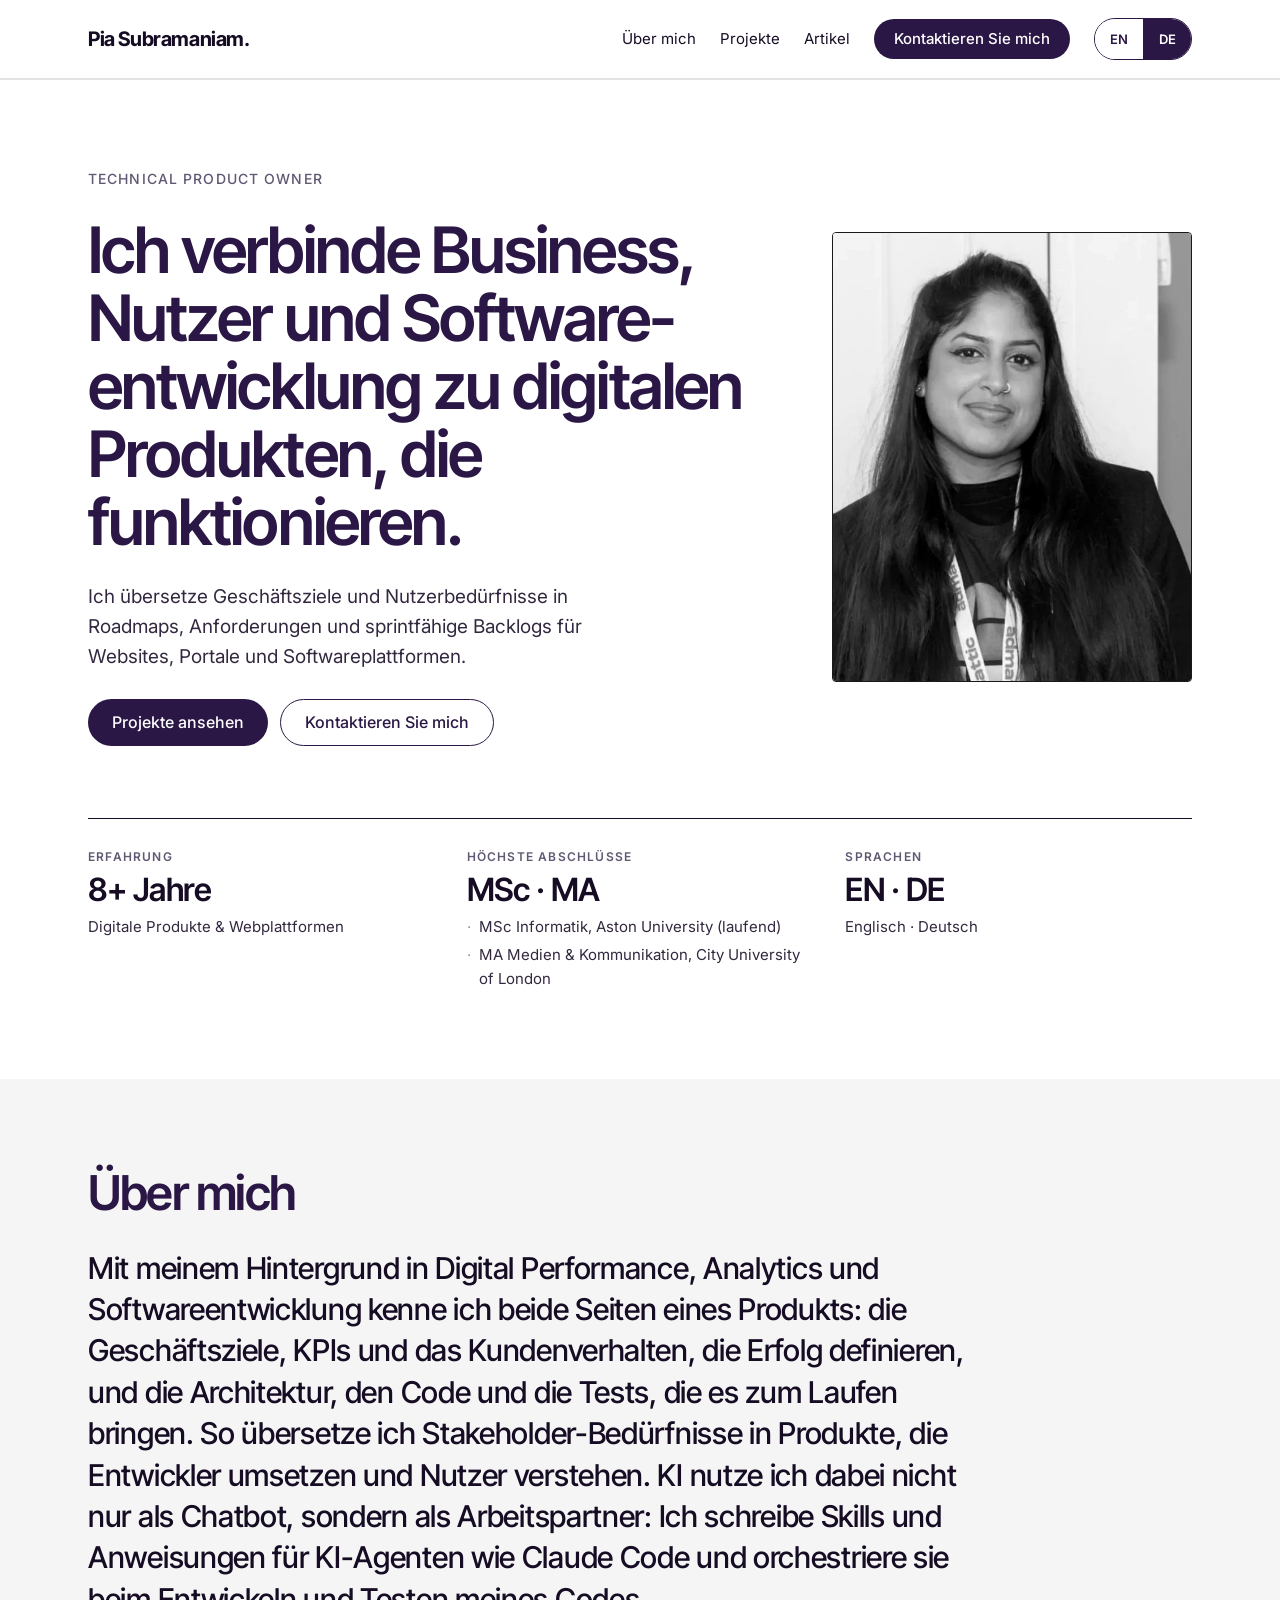
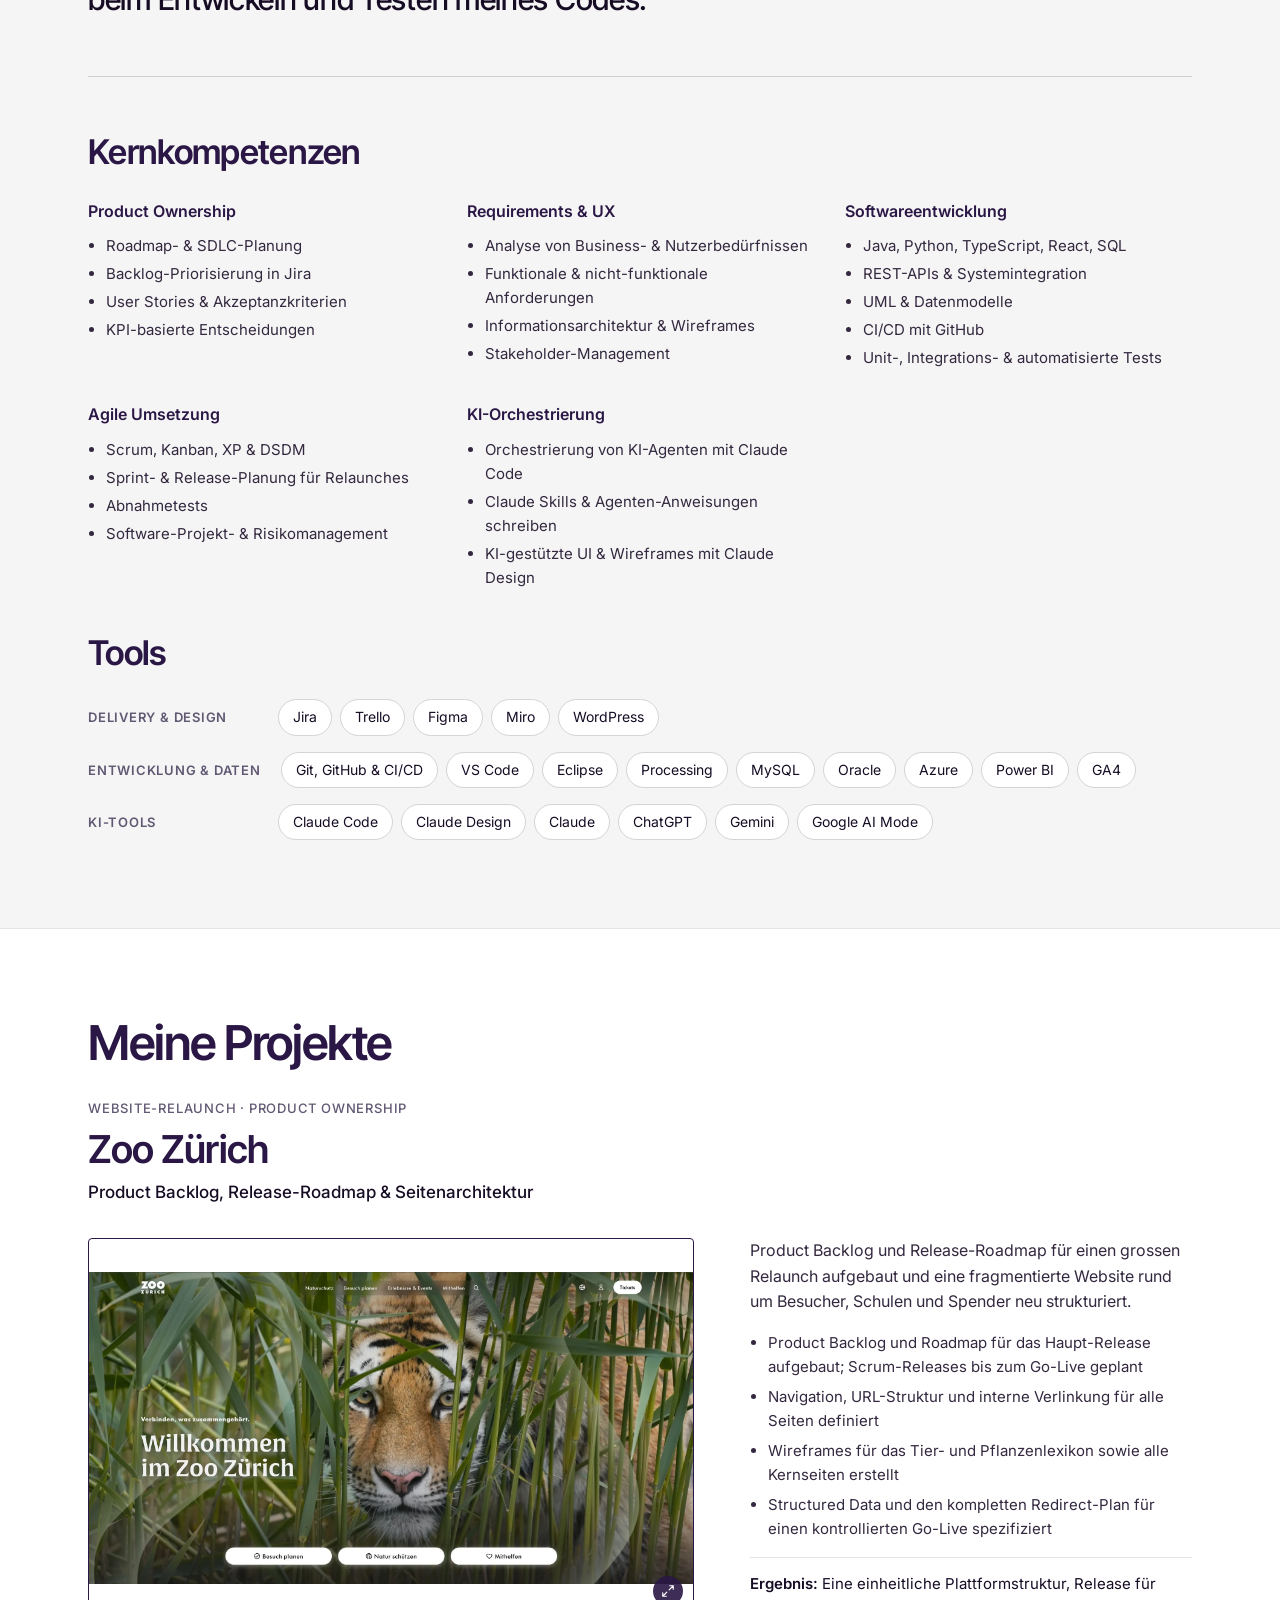
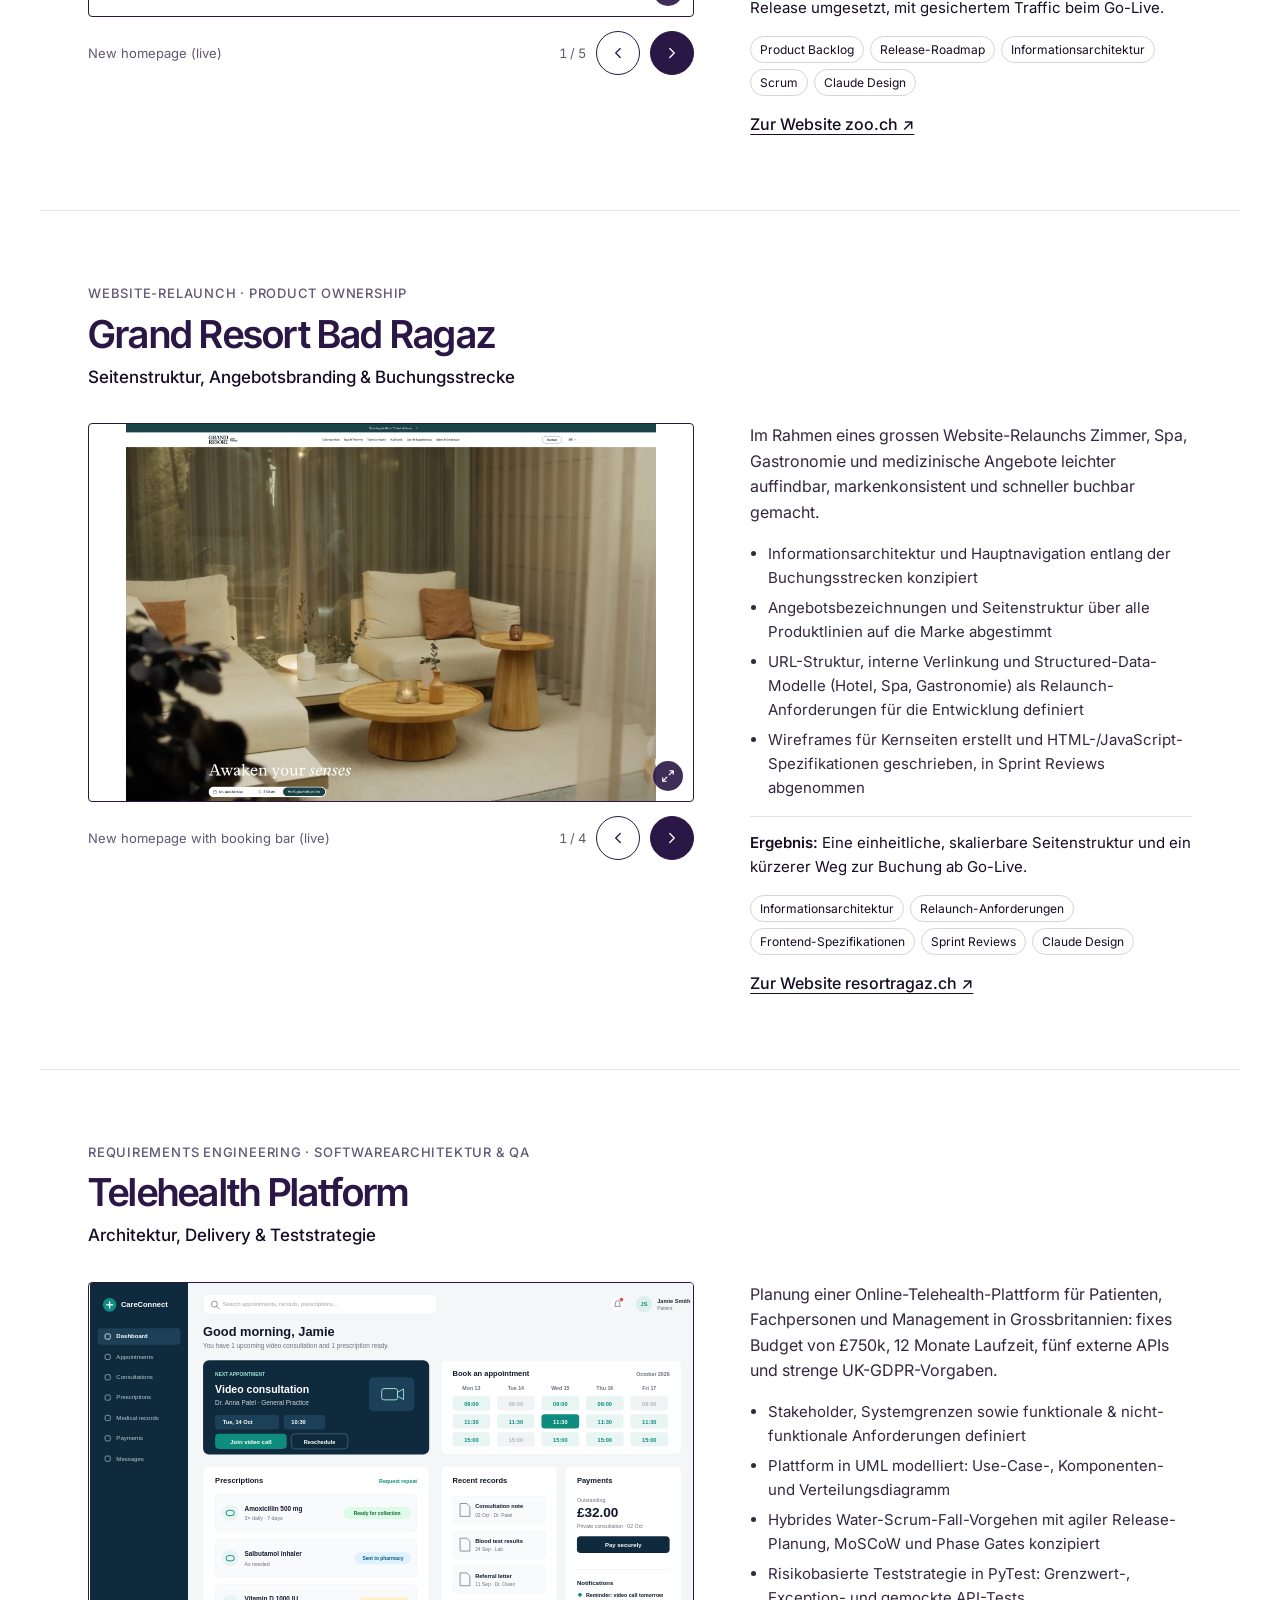
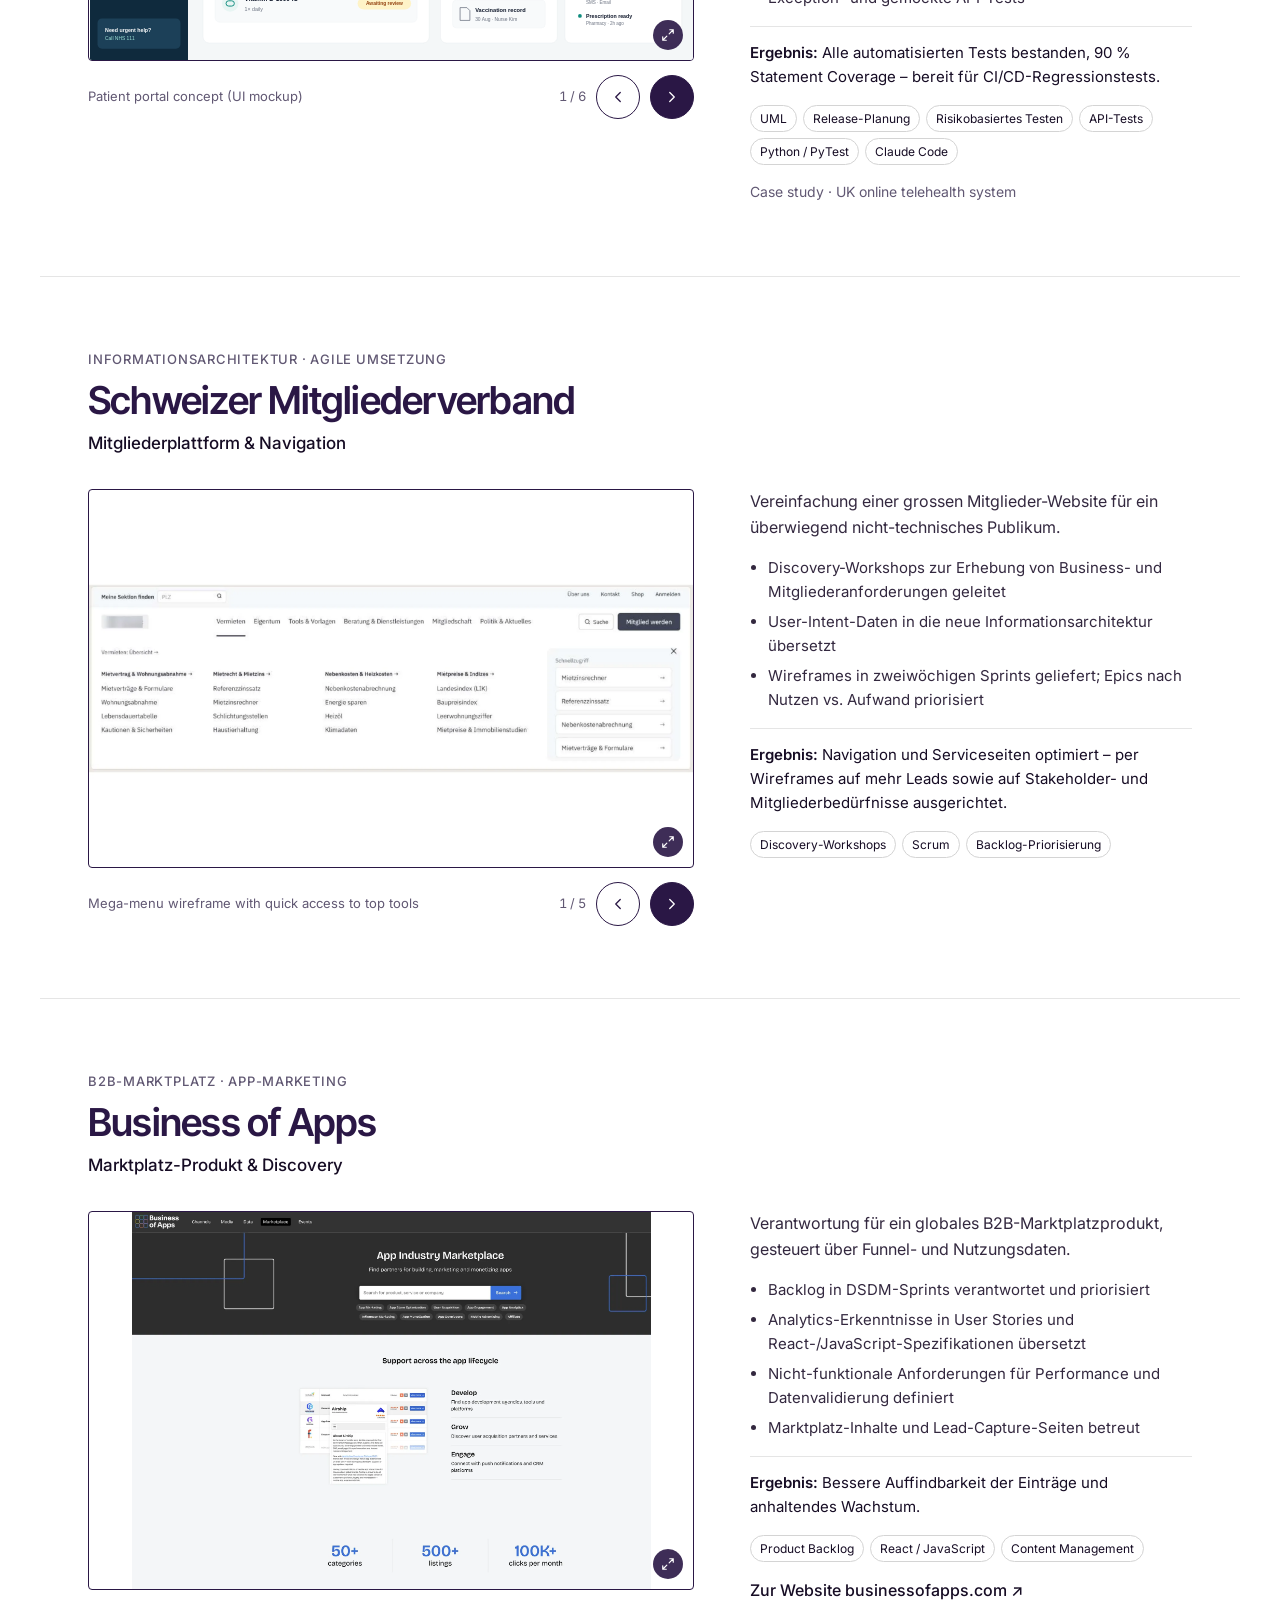
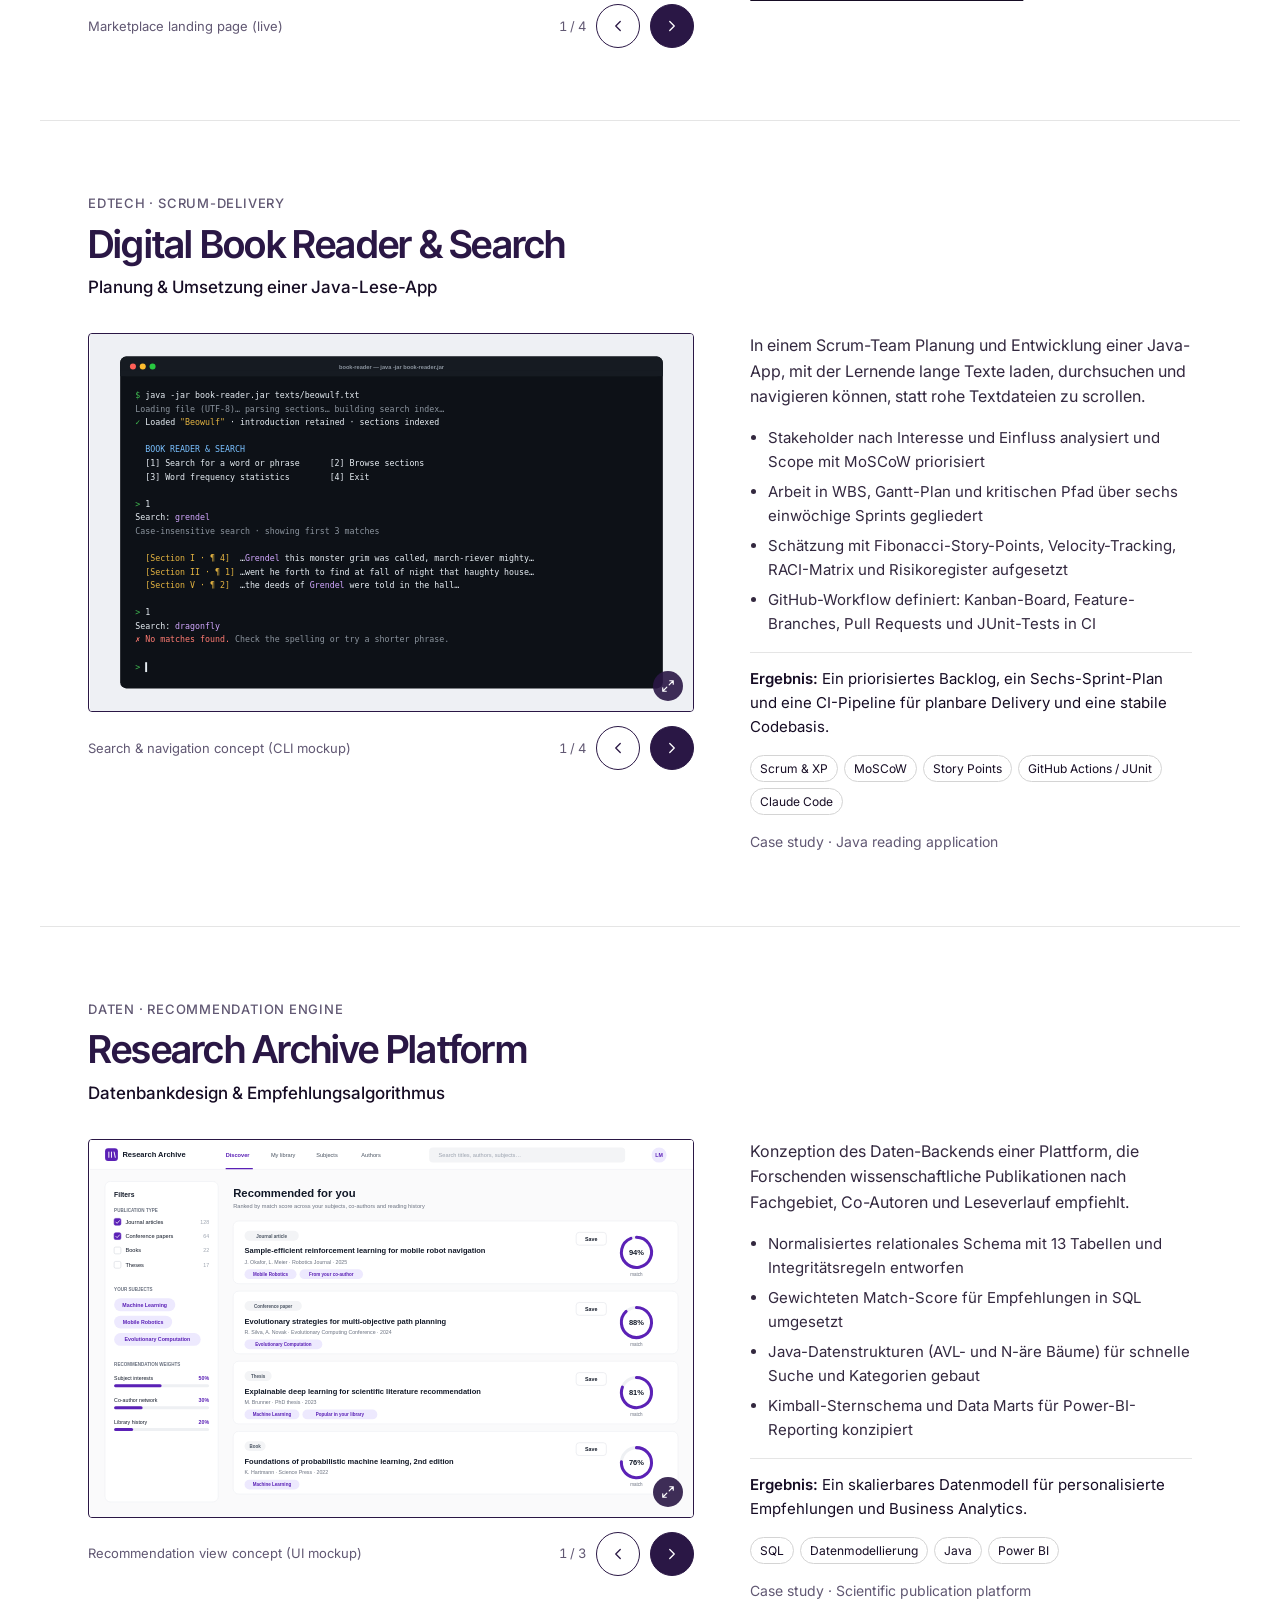
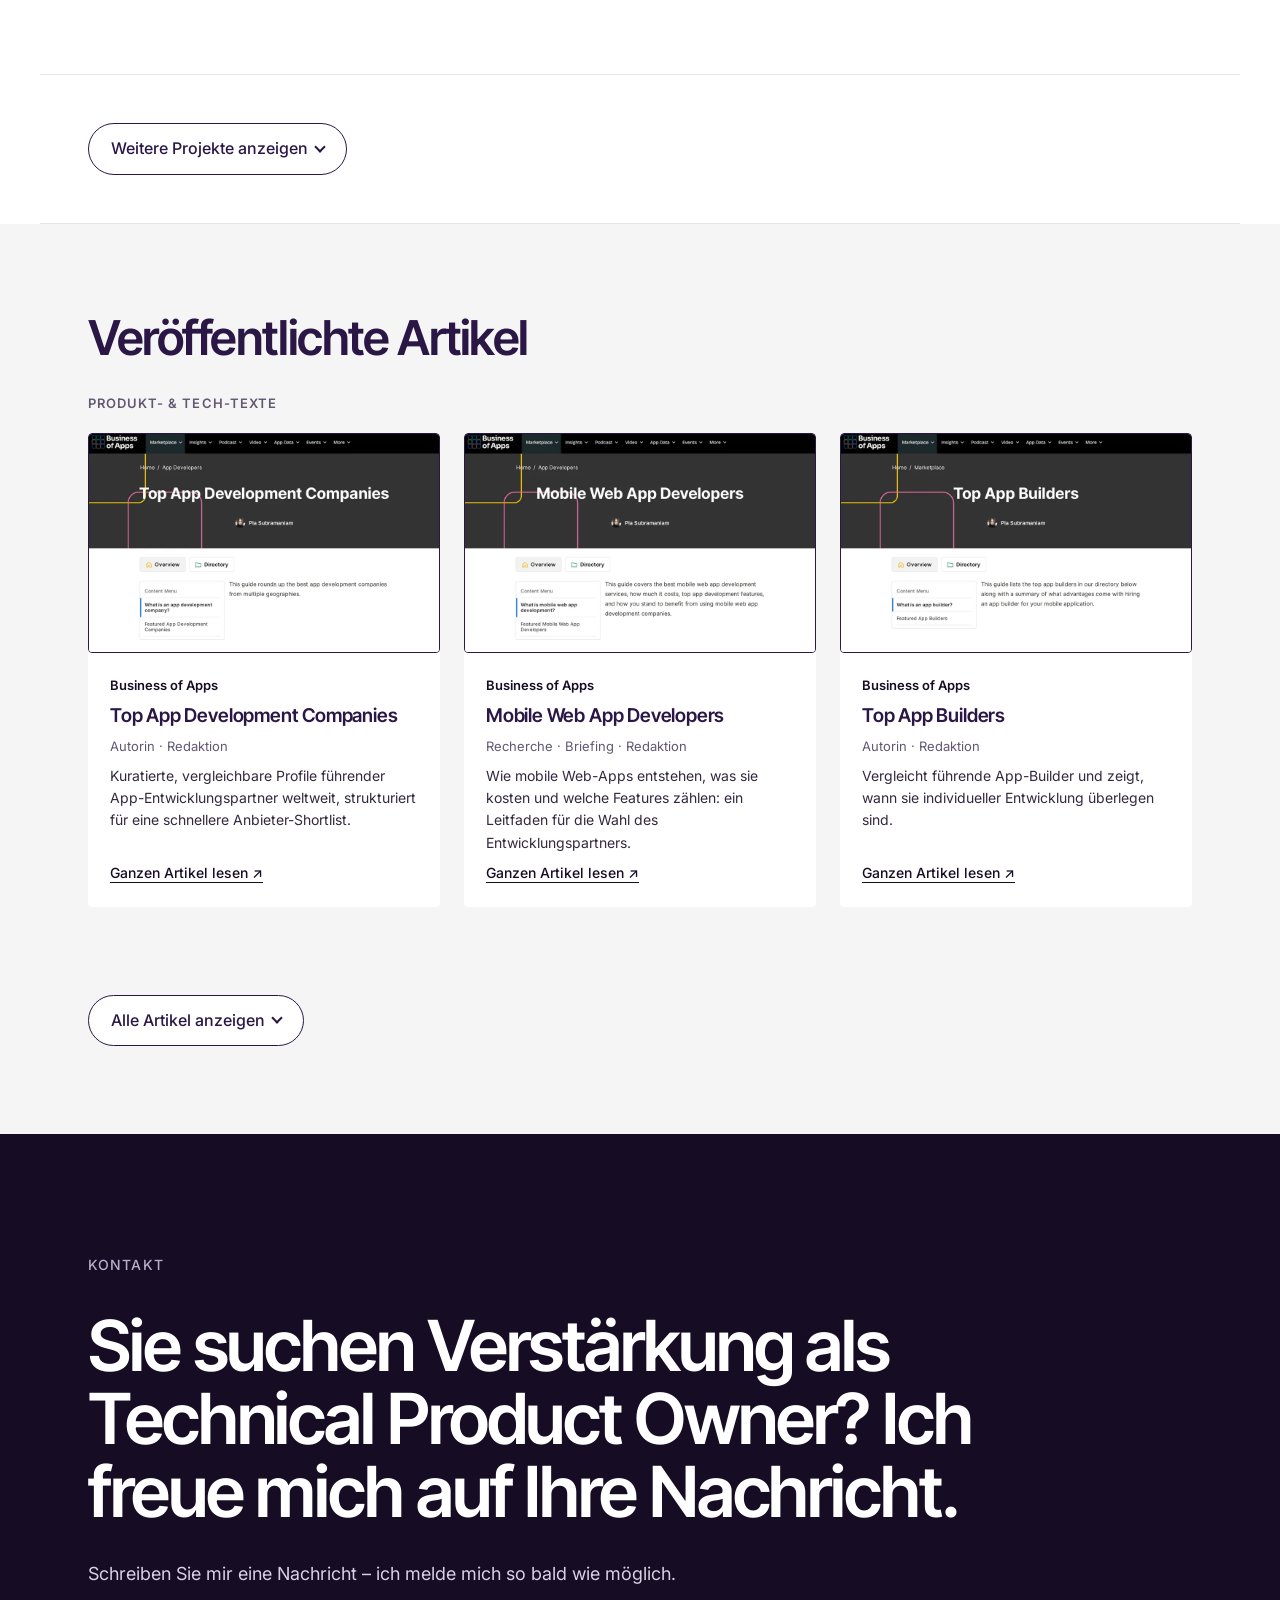
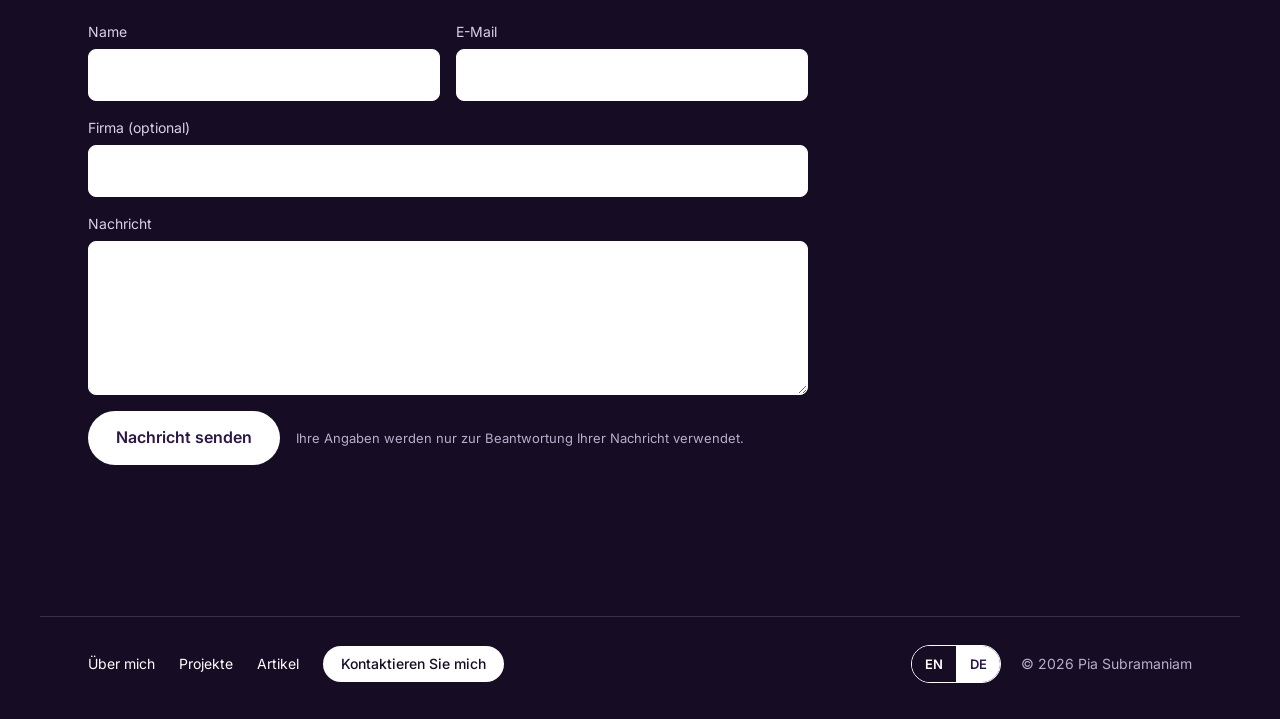
==== commit 82248200: "Add files via upload" ====
--- a/de/index.html
+++ b/de/index.html
@@ -67,7 +67,7 @@
 <div class="wrap">
 <div class="about-intro">
 <h2>Über mich</h2>
-<p class="lead">Mit meinem Hintergrund in Digital Performance, Analytics und Softwareentwicklung kenne ich beide Seiten eines Produkts: die Geschäftsziele, KPIs und das Kundenverhalten, die Erfolg definieren, und die Architektur, den Code und die Tests, die es zum Laufen bringen. So übersetze ich Stakeholder-Bedürfnisse in Produkte, die Entwickler umsetzen und Nutzer verstehen.</p>
+<p class="lead">Mit meinem Hintergrund in Digital Performance, Analytics und Softwareentwicklung kenne ich beide Seiten eines Produkts: die Geschäftsziele, KPIs und das Kundenverhalten, die Erfolg definieren, und die Architektur, den Code und die Tests, die es zum Laufen bringen. So übersetze ich Stakeholder-Bedürfnisse in Produkte, die Entwickler umsetzen und Nutzer verstehen. KI nutze ich dabei nicht nur als Chatbot, sondern als Arbeitspartner: Ich schreibe Skills und Anweisungen für KI-Agenten wie Claude Code und orchestriere sie beim Entwickeln und Testen meines Codes.</p>
 </div>
 <div class="skills">
 <h3 class="h3-sub">Kernkompetenzen</h3>
@@ -76,9 +76,10 @@
 <div><h4>Requirements &amp; UX</h4><ul><li>Analyse von Business- &amp; Nutzerbedürfnissen</li><li>Funktionale &amp; nicht-funktionale Anforderungen</li><li>Informationsarchitektur &amp; Wireframes</li><li>Stakeholder-Management</li></ul></div>
 <div><h4>Softwareentwicklung</h4><ul><li>Java, Python, TypeScript, React, SQL</li><li>REST-APIs &amp; Systemintegration</li><li>UML &amp; Datenmodelle</li><li>CI/CD mit GitHub</li><li>Unit-, Integrations- &amp; automatisierte Tests</li></ul></div>
 <div><h4>Agile Umsetzung</h4><ul><li>Scrum, Kanban, XP &amp; DSDM</li><li>Sprint- &amp; Release-Planung für Relaunches</li><li>Abnahmetests</li><li>Software-Projekt- &amp; Risikomanagement</li></ul></div>
+<div><h4>KI-Orchestrierung</h4><ul><li>Orchestrierung von KI-Agenten mit Claude Code</li><li>Claude Skills &amp; Agenten-Anweisungen schreiben</li><li>KI-gestützte UI &amp; Wireframes mit Claude Design</li></ul></div>
 </div>
 <h3 class="h3-sub tools-title">Tools</h3>
-<ul class="chips"><li>Jira</li><li>Trello</li><li>Figma</li><li>Miro</li><li>Git, GitHub &amp; CI/CD</li><li>VS Code</li><li>Eclipse</li><li>Processing</li><li>MySQL</li><li>Oracle</li><li>Azure</li><li>Power BI</li><li>GA4</li><li>WordPress</li></ul>
+<div class="toolrows"><div class="toolrow"><p class="toolcat">Delivery &amp; Design</p><ul class="chips"><li>Jira</li><li>Trello</li><li>Figma</li><li>Miro</li><li>WordPress</li></ul></div><div class="toolrow"><p class="toolcat">Entwicklung &amp; Daten</p><ul class="chips"><li>Git, GitHub &amp; CI/CD</li><li>VS Code</li><li>Eclipse</li><li>Processing</li><li>MySQL</li><li>Oracle</li><li>Azure</li><li>Power BI</li><li>GA4</li></ul></div><div class="toolrow"><p class="toolcat">KI-Tools</p><ul class="chips"><li>Claude Code</li><li>Claude Design</li><li>Claude</li><li>ChatGPT</li><li>Gemini</li><li>Google AI Mode</li></ul></div></div>
 </div>
 </div>
 </section>
@@ -106,7 +107,7 @@
 <p class="summary">Product Backlog und Release-Roadmap für einen grossen Relaunch aufgebaut und eine fragmentierte Website rund um Besucher, Schulen und Spender neu strukturiert.</p>
 <ul class="did"><li>Product Backlog und Roadmap für das Haupt-Release aufgebaut; Scrum-Releases bis zum Go-Live geplant</li><li>Navigation, URL-Struktur und interne Verlinkung für alle Seiten definiert</li><li>Wireframes für das Tier- und Pflanzenlexikon sowie alle Kernseiten erstellt</li><li>Structured Data und den kompletten Redirect-Plan für einen kontrollierten Go-Live spezifiziert</li></ul>
 <p class="outcome"><b>Ergebnis:</b> Eine einheitliche Plattformstruktur, Release für Release umgesetzt, mit gesichertem Traffic beim Go-Live.</p>
-<ul class="tags"><li>Product Backlog</li><li>Release-Roadmap</li><li>Informationsarchitektur</li><li>Scrum</li></ul>
+<ul class="tags"><li>Product Backlog</li><li>Release-Roadmap</li><li>Informationsarchitektur</li><li>Scrum</li><li>Claude Design</li></ul>
 <a class="visit" href="https://www.zoo.ch" target="_blank" rel="noopener">Zur Website zoo.ch ↗</a>
 </div>
 </div>
@@ -133,7 +134,7 @@
 <p class="summary">Im Rahmen eines grossen Website-Relaunchs Zimmer, Spa, Gastronomie und medizinische Angebote leichter auffindbar, markenkonsistent und schneller buchbar gemacht.</p>
 <ul class="did"><li>Informationsarchitektur und Hauptnavigation entlang der Buchungsstrecken konzipiert</li><li>Angebotsbezeichnungen und Seitenstruktur über alle Produktlinien auf die Marke abgestimmt</li><li>URL-Struktur, interne Verlinkung und Structured-Data-Modelle (Hotel, Spa, Gastronomie) als Relaunch-Anforderungen für die Entwicklung definiert</li><li>Wireframes für Kernseiten erstellt und HTML-/JavaScript-Spezifikationen geschrieben, in Sprint Reviews abgenommen</li></ul>
 <p class="outcome"><b>Ergebnis:</b> Eine einheitliche, skalierbare Seitenstruktur und ein kürzerer Weg zur Buchung ab Go-Live.</p>
-<ul class="tags"><li>Informationsarchitektur</li><li>Relaunch-Anforderungen</li><li>Frontend-Spezifikationen</li><li>Sprint Reviews</li></ul>
+<ul class="tags"><li>Informationsarchitektur</li><li>Relaunch-Anforderungen</li><li>Frontend-Spezifikationen</li><li>Sprint Reviews</li><li>Claude Design</li></ul>
 <a class="visit" href="https://www.resortragaz.ch" target="_blank" rel="noopener">Zur Website resortragaz.ch ↗</a>
 </div>
 </div>
@@ -160,7 +161,7 @@
 <p class="summary">Planung einer Online-Telehealth-Plattform für Patienten, Fachpersonen und Management in Grossbritannien: fixes Budget von £750k, 12 Monate Laufzeit, fünf externe APIs und strenge UK-GDPR-Vorgaben.</p>
 <ul class="did"><li>Stakeholder, Systemgrenzen sowie funktionale &amp; nicht-funktionale Anforderungen definiert</li><li>Plattform in UML modelliert: Use-Case-, Komponenten- und Verteilungsdiagramm</li><li>Hybrides Water-Scrum-Fall-Vorgehen mit agiler Release-Planung, MoSCoW und Phase Gates konzipiert</li><li>Risikobasierte Teststrategie in PyTest: Grenzwert-, Exception- und gemockte API-Tests</li></ul>
 <p class="outcome"><b>Ergebnis:</b> Alle automatisierten Tests bestanden, 90 % Statement Coverage – bereit für CI/CD-Regressionstests.</p>
-<ul class="tags"><li>UML</li><li>Release-Planung</li><li>Risikobasiertes Testen</li><li>API-Tests</li><li>Python / PyTest</li></ul>
+<ul class="tags"><li>UML</li><li>Release-Planung</li><li>Risikobasiertes Testen</li><li>API-Tests</li><li>Python / PyTest</li><li>Claude Code</li></ul>
 <p class="site-note">Case study · UK online telehealth system</p>
 </div>
 </div>
@@ -241,7 +242,7 @@
 <p class="summary">In einem Scrum-Team Planung und Entwicklung einer Java-App, mit der Lernende lange Texte laden, durchsuchen und navigieren können, statt rohe Textdateien zu scrollen.</p>
 <ul class="did"><li>Stakeholder nach Interesse und Einfluss analysiert und Scope mit MoSCoW priorisiert</li><li>Arbeit in WBS, Gantt-Plan und kritischen Pfad über sechs einwöchige Sprints gegliedert</li><li>Schätzung mit Fibonacci-Story-Points, Velocity-Tracking, RACI-Matrix und Risikoregister aufgesetzt</li><li>GitHub-Workflow definiert: Kanban-Board, Feature-Branches, Pull Requests und JUnit-Tests in CI</li></ul>
 <p class="outcome"><b>Ergebnis:</b> Ein priorisiertes Backlog, ein Sechs-Sprint-Plan und eine CI-Pipeline für planbare Delivery und eine stabile Codebasis.</p>
-<ul class="tags"><li>Scrum &amp; XP</li><li>MoSCoW</li><li>Story Points</li><li>GitHub Actions / JUnit</li></ul>
+<ul class="tags"><li>Scrum &amp; XP</li><li>MoSCoW</li><li>Story Points</li><li>GitHub Actions / JUnit</li><li>Claude Code</li></ul>
 <p class="site-note">Case study · Java reading application</p>
 </div>
 </div>
@@ -273,7 +274,7 @@
 </div>
 </div>
 </article>
-<div class="wrap more"><h3 class="h3-sub">Weitere Projekte</h3><button type="button" class="showmore" aria-expanded="false" data-more="Weitere Projekte anzeigen" data-less="Weniger Projekte anzeigen">Weitere Projekte anzeigen</button><div class="more-grid extra">
+<div class="wrap more"><button type="button" class="showmore" aria-expanded="false" data-more="Weitere Projekte anzeigen" data-less="Weniger Projekte anzeigen">Weitere Projekte anzeigen</button><h3 class="h3-sub">Weitere Projekte</h3><div class="more-grid extra">
 <article class="card" data-slides="[{&quot;src&quot;: &quot;/images/bergpunkt-1.webp&quot;, &quot;alt&quot;: &quot;Tour filters and overview (live)&quot;, &quot;w&quot;: 2000, &quot;h&quot;: 1174}]" data-title="Bergpunkt">
 <button type="button" class="thumb" data-zoom aria-label="Bild vergrössern: Bergpunkt"><img src="/images/bergpunkt-thumb.webp" alt="Tour filters and overview (live)" width="960" height="556" loading="lazy" decoding="async"><span class="zoom-icon" aria-hidden="true"><svg width="14" height="14" viewBox="0 0 24 24" fill="none" stroke="currentColor" stroke-width="2" stroke-linecap="round" stroke-linejoin="round" aria-hidden="true"><path d="M15 3h6v6M9 21H3v-6M21 3l-7 7M3 21l7-7"/></svg></span></button>
 <div class="card-body">
--- a/assets/site.css
+++ b/assets/site.css
@@ -60,7 +60,7 @@
 .skills{display:flex;flex-direction:column;gap:28px;border-top:1px solid #CFCFCF;padding-top:56px}
 .h3-sub{margin:0;font-family:var(--display);font-weight:600;letter-spacing:-.02em;line-height:1.1;color:var(--purple)}
 .skills>.h3-sub{font-size:clamp(26px,2.8vw,34px)}
-.skill-grid{display:grid;grid-template-columns:repeat(auto-fit,minmax(230px,1fr));gap:32px}
+.skill-grid{display:grid;grid-template-columns:repeat(auto-fit,minmax(min(100%,300px),1fr));gap:32px}
 .skill-grid h4{margin:0 0 10px;font-size:16px;font-weight:600;color:var(--purple)}
 .skill-grid ul{margin:0;padding-left:18px;display:flex;flex-direction:column;gap:4px;font-size:15px;color:var(--body)}
 .tools-title{font-size:clamp(22px,2.2vw,26px);margin-top:16px !important}
@@ -95,7 +95,7 @@
 .outcome{margin:0;font-size:15px;border-top:1px solid var(--line);padding-top:14px}.outcome b{font-weight:600}
 .visit{align-self:flex-start;font-weight:500;text-underline-offset:4px}
 .site-note{margin:0;font-size:14px;color:var(--muted)}
-.more{padding-top:88px;padding-bottom:80px}
+.more{padding-top:48px;padding-bottom:48px;border-bottom:1px solid var(--line)}
 .more>.h3-sub{font-size:clamp(24px,2.6vw,32px);margin-bottom:20px}
 .more .more-grid{margin-top:28px}
 .articles .showmore{margin-top:32px}
@@ -190,6 +190,12 @@
 .hero-grid{gap:24px}
 .portrait{order:-1;flex:0 0 auto;min-width:0;width:112px}
 }
-.more>.h3-sub{margin-bottom:20px}
 .more>.showmore{margin-top:0}
-.js .more.expanded .more-grid{display:grid;margin-top:28px}
+.more>.h3-sub{margin:32px 0 0}
+.js .more:not(.expanded)>.h3-sub{display:none}
+.js .more.expanded .more-grid{display:grid;margin-top:24px}
+.more>.h3-sub{margin-bottom:0}
+.toolrows{display:flex;flex-direction:column;gap:16px}
+.toolrow{display:flex;flex-wrap:wrap;align-items:baseline;gap:10px 20px}
+.toolcat{margin:0;min-width:170px;font-size:13px;font-weight:600;letter-spacing:.06em;text-transform:uppercase;color:var(--muted)}
+.toolrow .chips{flex:1 1 400px}
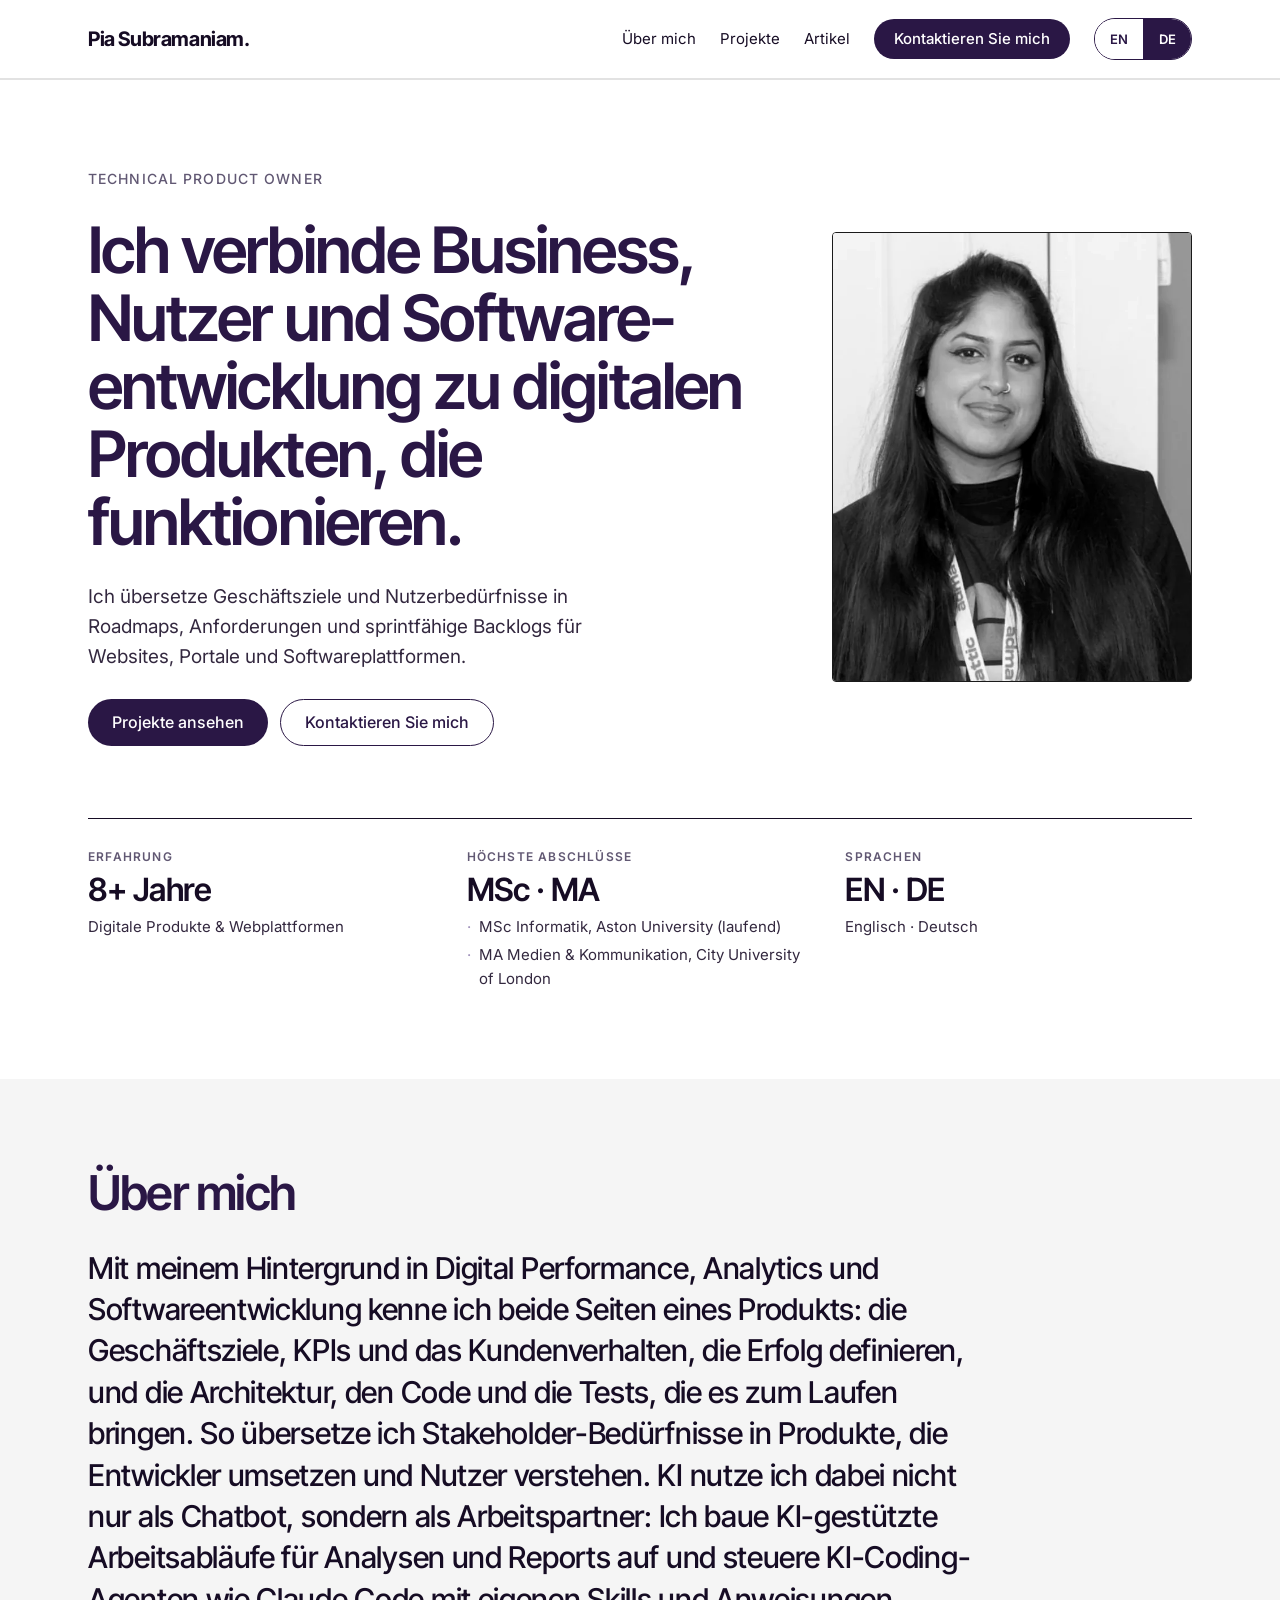
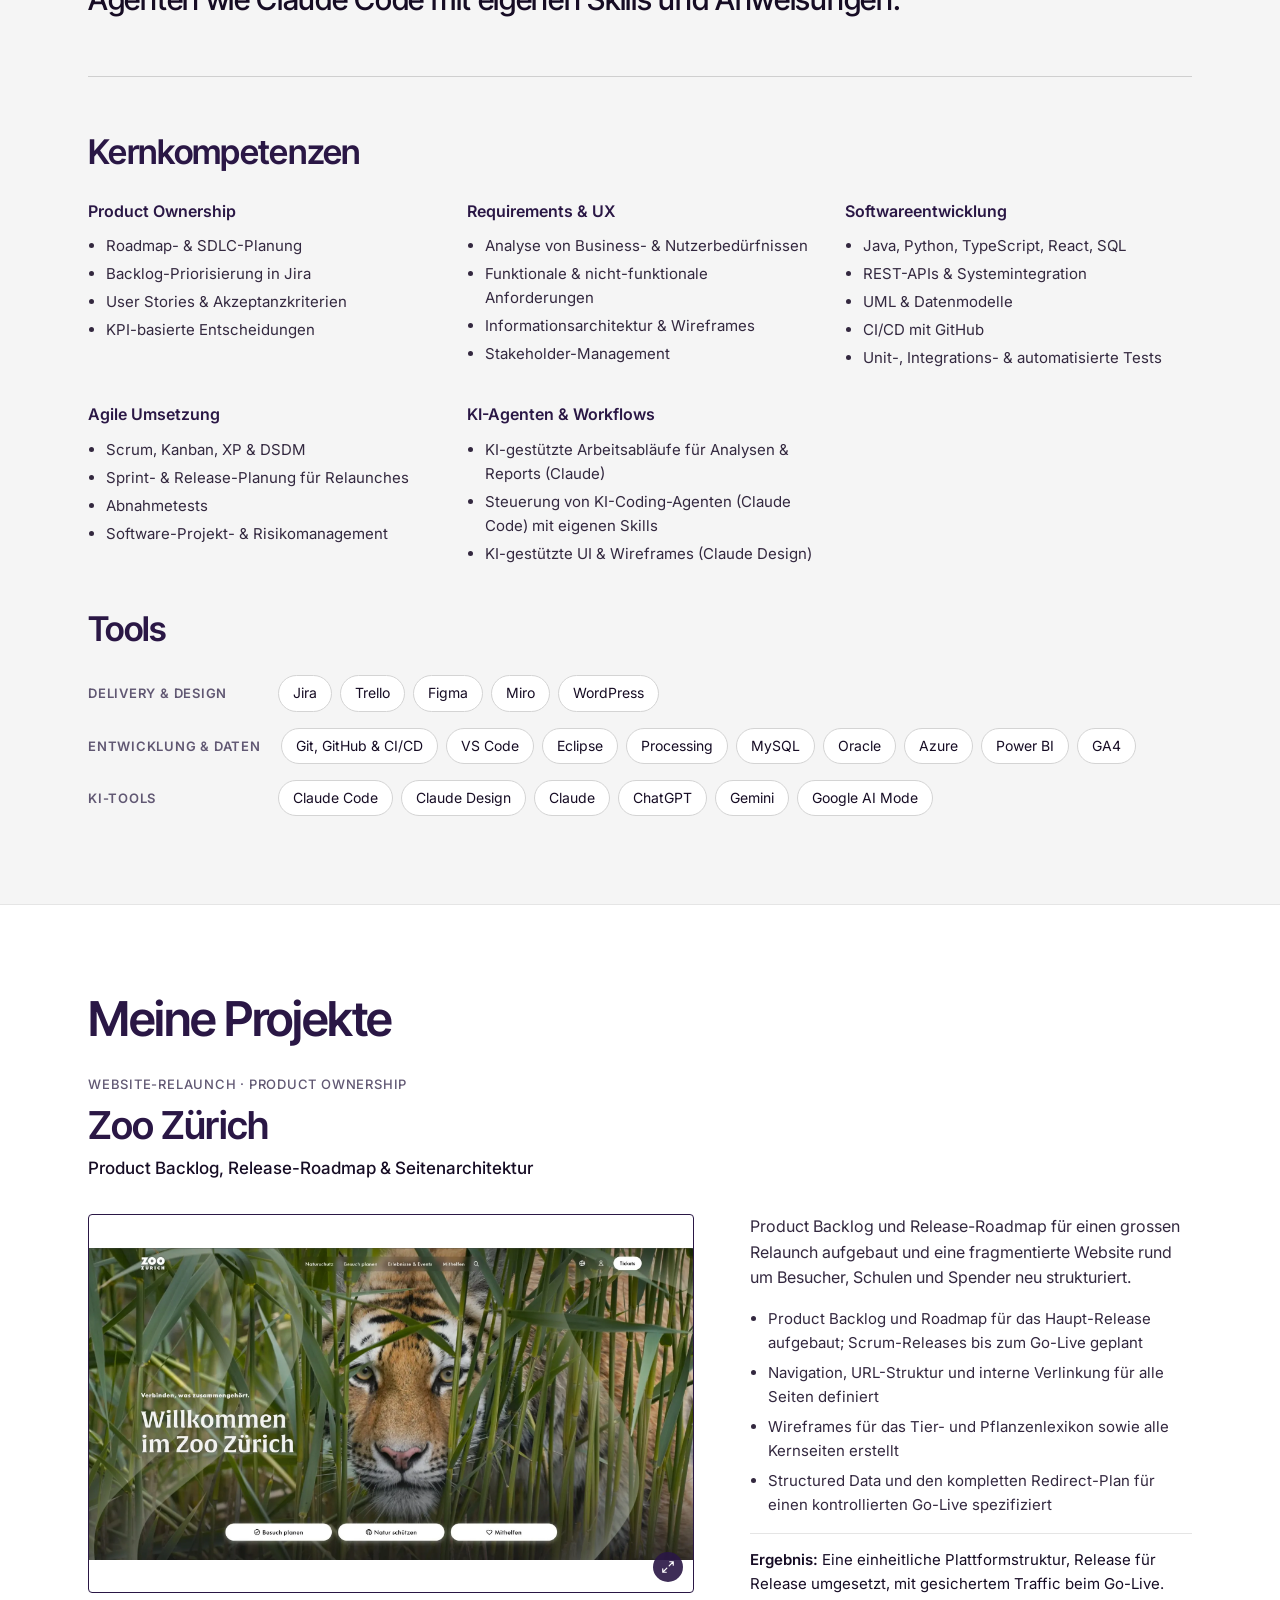
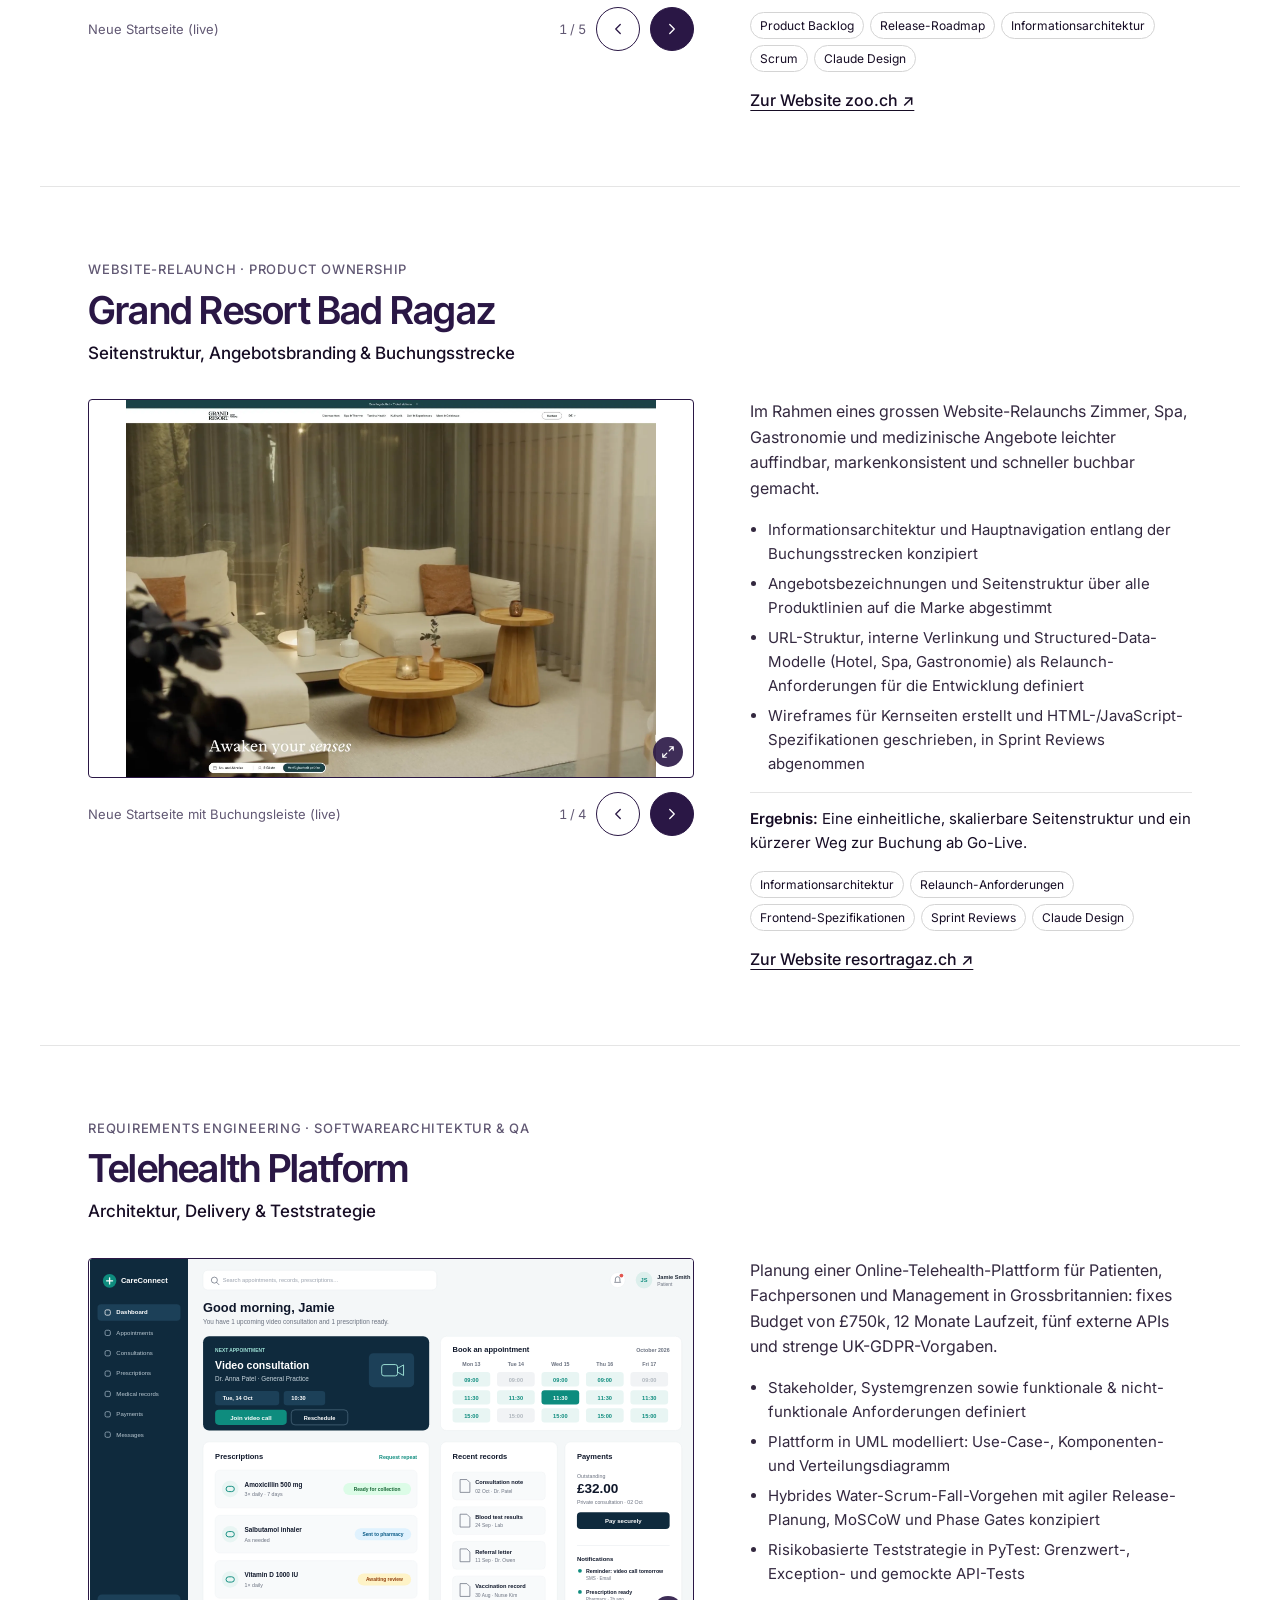
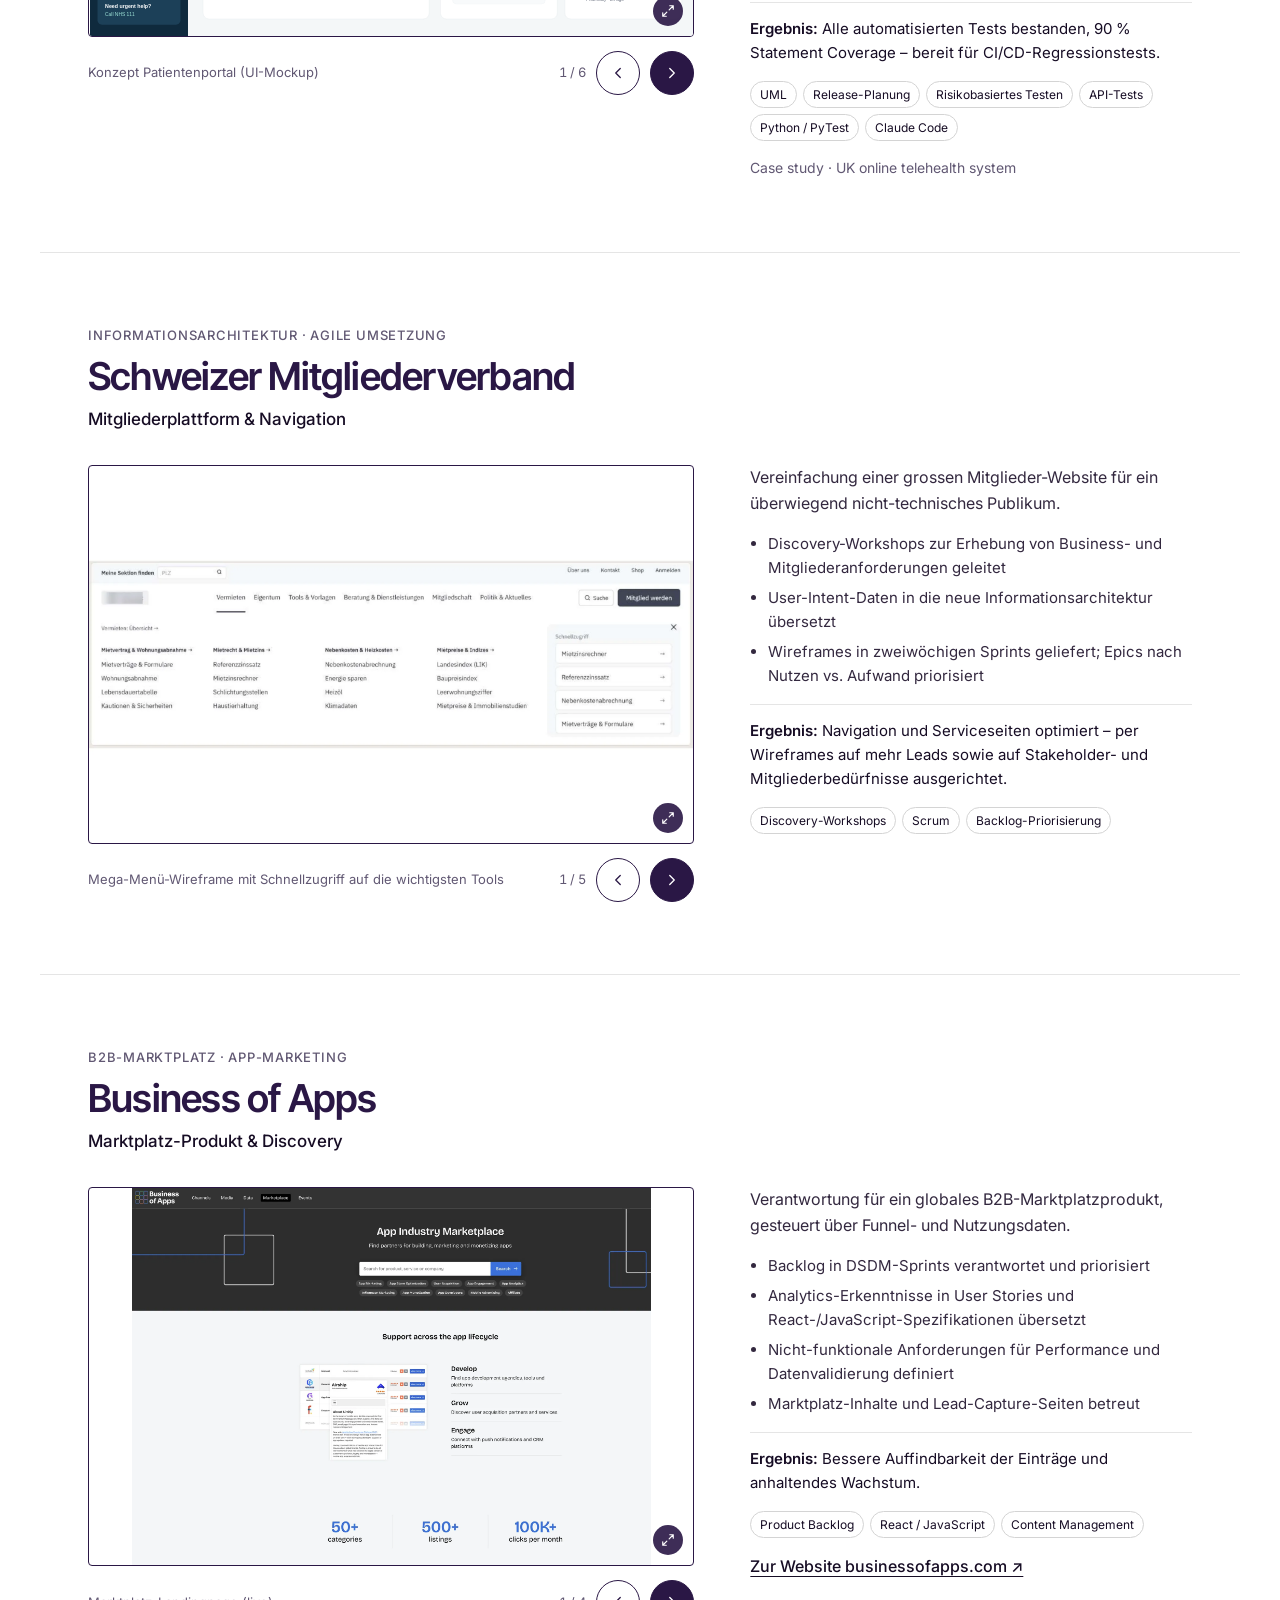
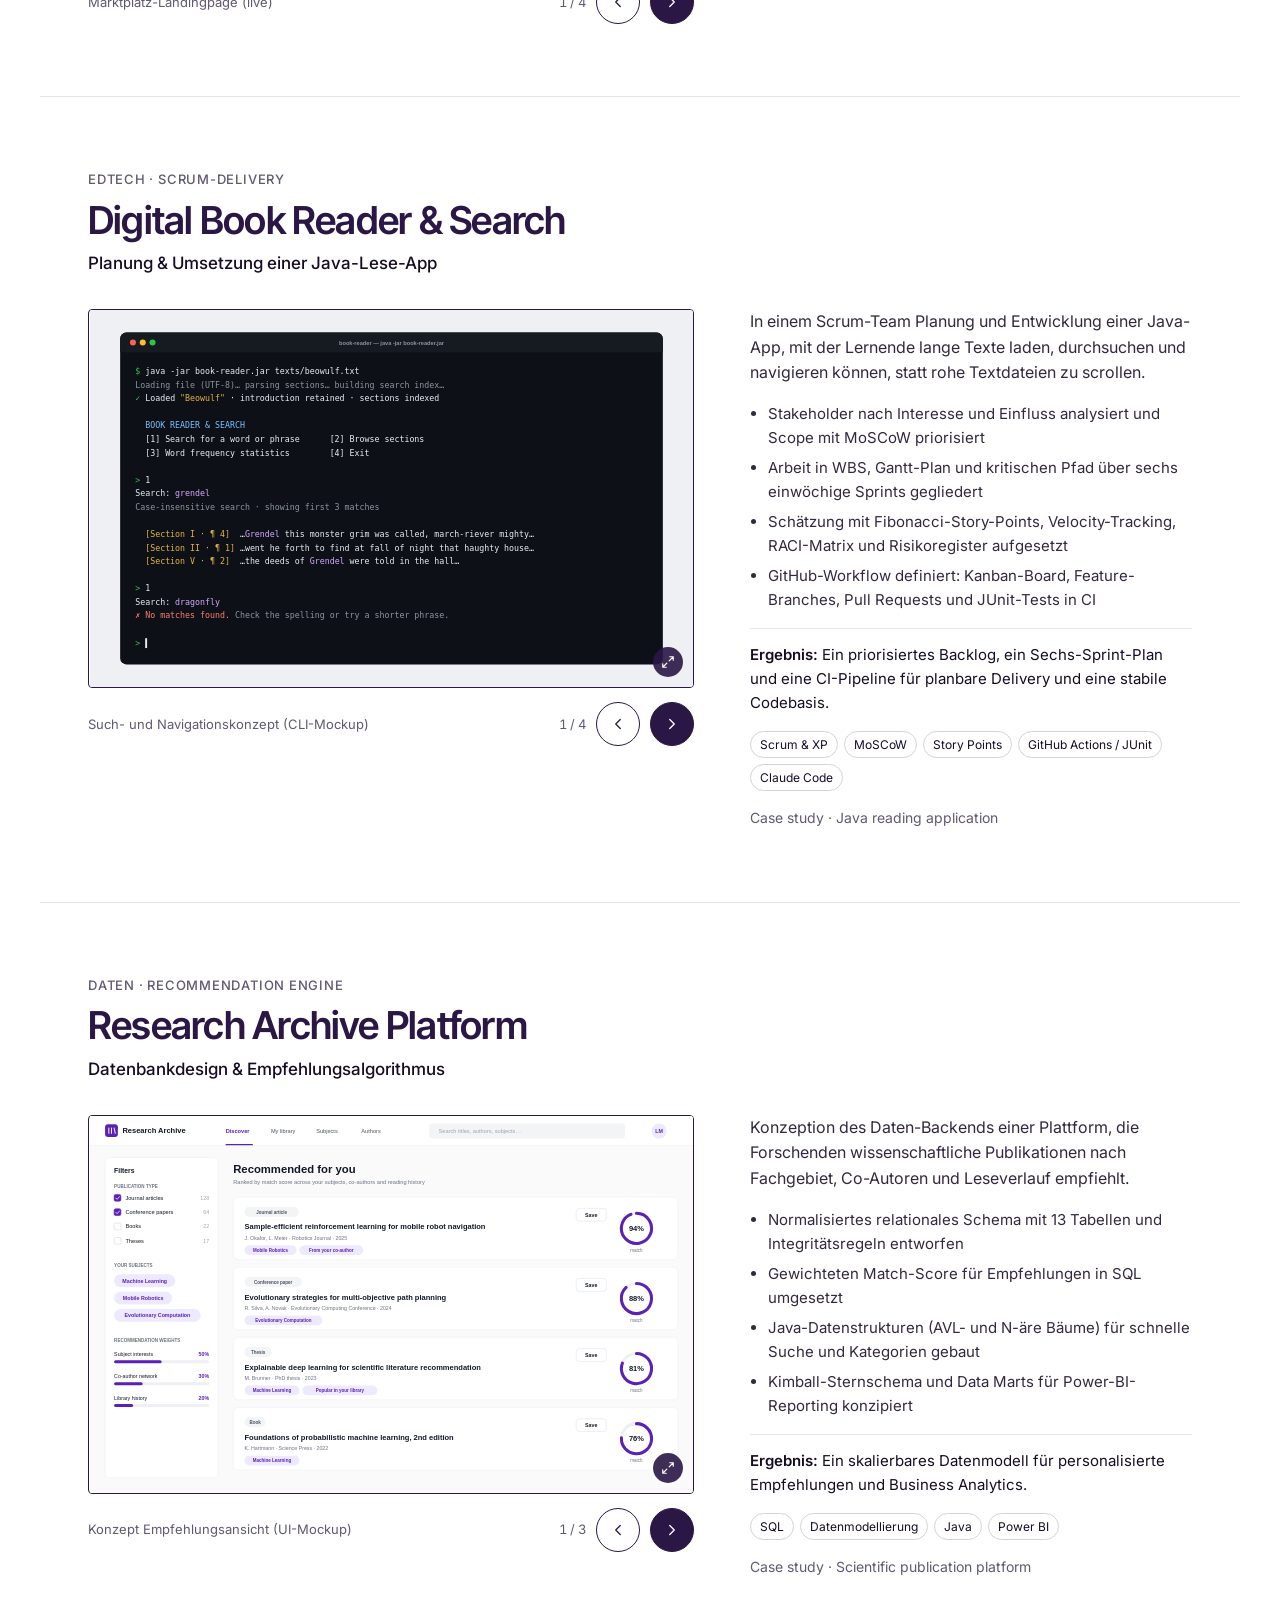
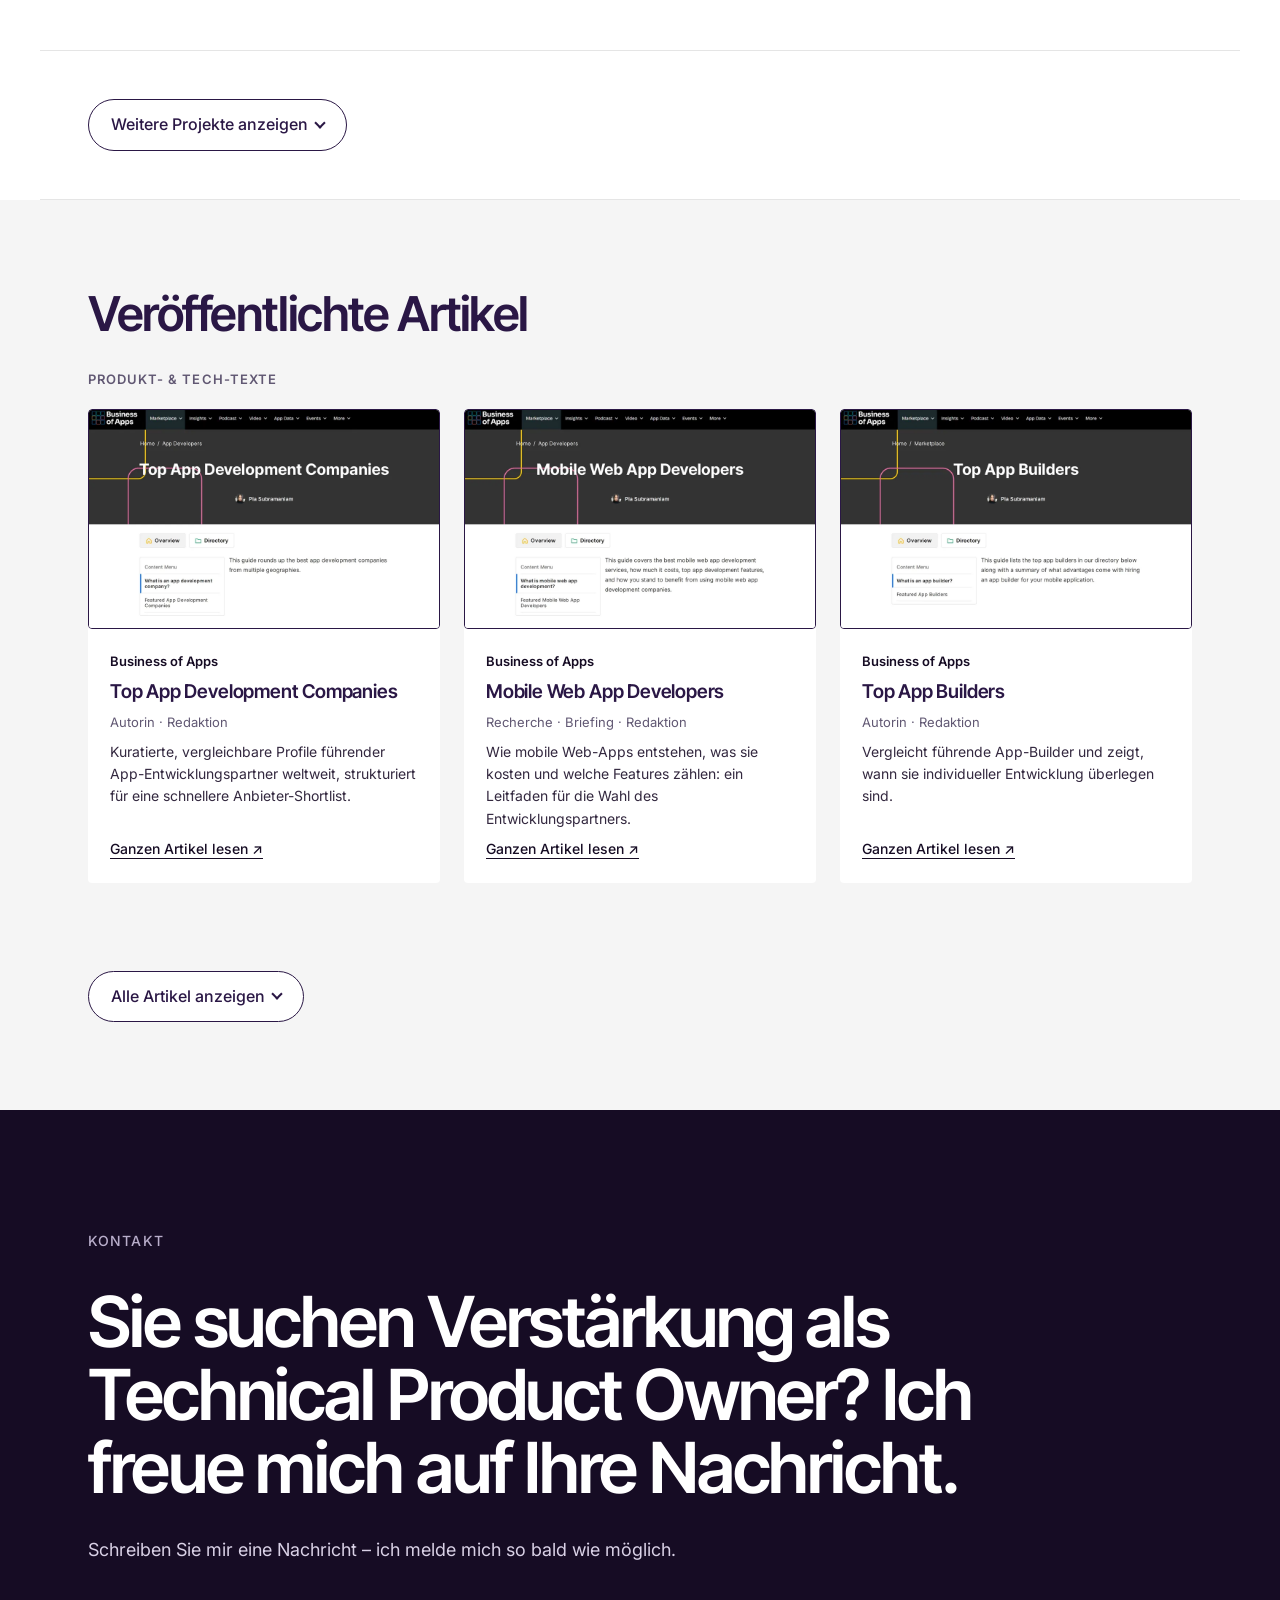
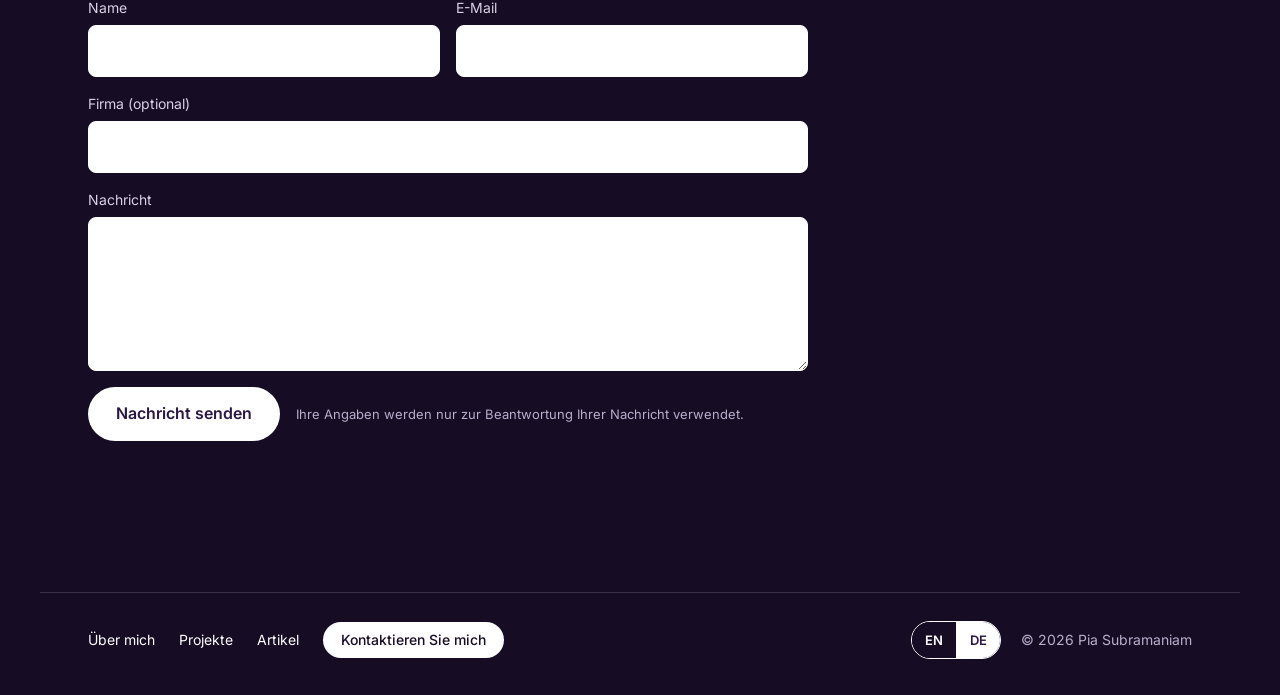
==== commit 24156d03: "Add files via upload" ====
--- a/de/index.html
+++ b/de/index.html
@@ -67,7 +67,7 @@
 <div class="wrap">
 <div class="about-intro">
 <h2>Über mich</h2>
-<p class="lead">Mit meinem Hintergrund in Digital Performance, Analytics und Softwareentwicklung kenne ich beide Seiten eines Produkts: die Geschäftsziele, KPIs und das Kundenverhalten, die Erfolg definieren, und die Architektur, den Code und die Tests, die es zum Laufen bringen. So übersetze ich Stakeholder-Bedürfnisse in Produkte, die Entwickler umsetzen und Nutzer verstehen. KI nutze ich dabei nicht nur als Chatbot, sondern als Arbeitspartner: Ich schreibe Skills und Anweisungen für KI-Agenten wie Claude Code und orchestriere sie beim Entwickeln und Testen meines Codes.</p>
+<p class="lead">Mit meinem Hintergrund in Digital Performance, Analytics und Softwareentwicklung kenne ich beide Seiten eines Produkts: die Geschäftsziele, KPIs und das Kundenverhalten, die Erfolg definieren, und die Architektur, den Code und die Tests, die es zum Laufen bringen. So übersetze ich Stakeholder-Bedürfnisse in Produkte, die Entwickler umsetzen und Nutzer verstehen. KI nutze ich dabei nicht nur als Chatbot, sondern als Arbeitspartner: Ich baue KI-gestützte Arbeitsabläufe für Analysen und Reports auf und steuere KI-Coding-Agenten wie Claude Code mit eigenen Skills und Anweisungen.</p>
 </div>
 <div class="skills">
 <h3 class="h3-sub">Kernkompetenzen</h3>
@@ -76,7 +76,7 @@
 <div><h4>Requirements &amp; UX</h4><ul><li>Analyse von Business- &amp; Nutzerbedürfnissen</li><li>Funktionale &amp; nicht-funktionale Anforderungen</li><li>Informationsarchitektur &amp; Wireframes</li><li>Stakeholder-Management</li></ul></div>
 <div><h4>Softwareentwicklung</h4><ul><li>Java, Python, TypeScript, React, SQL</li><li>REST-APIs &amp; Systemintegration</li><li>UML &amp; Datenmodelle</li><li>CI/CD mit GitHub</li><li>Unit-, Integrations- &amp; automatisierte Tests</li></ul></div>
 <div><h4>Agile Umsetzung</h4><ul><li>Scrum, Kanban, XP &amp; DSDM</li><li>Sprint- &amp; Release-Planung für Relaunches</li><li>Abnahmetests</li><li>Software-Projekt- &amp; Risikomanagement</li></ul></div>
-<div><h4>KI-Orchestrierung</h4><ul><li>Orchestrierung von KI-Agenten mit Claude Code</li><li>Claude Skills &amp; Agenten-Anweisungen schreiben</li><li>KI-gestützte UI &amp; Wireframes mit Claude Design</li></ul></div>
+<div><h4>KI-Agenten &amp; Workflows</h4><ul><li>KI-gestützte Arbeitsabläufe für Analysen &amp; Reports (Claude)</li><li>Steuerung von KI-Coding-Agenten (Claude Code) mit eigenen Skills</li><li>KI-gestützte UI &amp; Wireframes (Claude Design)</li></ul></div>
 </div>
 <h3 class="h3-sub tools-title">Tools</h3>
 <div class="toolrows"><div class="toolrow"><p class="toolcat">Delivery &amp; Design</p><ul class="chips"><li>Jira</li><li>Trello</li><li>Figma</li><li>Miro</li><li>WordPress</li></ul></div><div class="toolrow"><p class="toolcat">Entwicklung &amp; Daten</p><ul class="chips"><li>Git, GitHub &amp; CI/CD</li><li>VS Code</li><li>Eclipse</li><li>Processing</li><li>MySQL</li><li>Oracle</li><li>Azure</li><li>Power BI</li><li>GA4</li></ul></div><div class="toolrow"><p class="toolcat">KI-Tools</p><ul class="chips"><li>Claude Code</li><li>Claude Design</li><li>Claude</li><li>ChatGPT</li><li>Gemini</li><li>Google AI Mode</li></ul></div></div>
@@ -85,7 +85,7 @@
 </section>
 <section class="work" id="work">
 <div class="wrap work-head"><h2>Meine Projekte</h2></div>
-<article class="wrap project" data-slides="[{&quot;src&quot;: &quot;/images/zoo-zurich-1.webp&quot;, &quot;alt&quot;: &quot;New homepage (live)&quot;, &quot;w&quot;: 2000, &quot;h&quot;: 1032}, {&quot;src&quot;: &quot;/images/zoo-zurich-2.webp&quot;, &quot;alt&quot;: &quot;Information architecture: main navigation tree&quot;, &quot;w&quot;: 2000, &quot;h&quot;: 1507}, {&quot;src&quot;: &quot;/images/zoo-zurich-3.webp&quot;, &quot;alt&quot;: &quot;Animal &amp; Plant Encyclopedia wireframes (desktop &amp; mobile)&quot;, &quot;w&quot;: 2000, &quot;h&quot;: 1686}, {&quot;src&quot;: &quot;/images/zoo-zurich-4.webp&quot;, &quot;alt&quot;: &quot;Mega-menu navigation (live)&quot;, &quot;w&quot;: 1850, &quot;h&quot;: 1354}, {&quot;src&quot;: &quot;/images/zoo-zurich-5.webp&quot;, &quot;alt&quot;: &quot;Homepage content modules (live)&quot;, &quot;w&quot;: 2000, &quot;h&quot;: 1504}]" data-title="Zoo Zürich">
+<article class="wrap project" data-slides="[{&quot;src&quot;: &quot;/images/zoo-zurich-1.webp&quot;, &quot;alt&quot;: &quot;Neue Startseite (live)&quot;, &quot;w&quot;: 2000, &quot;h&quot;: 1032}, {&quot;src&quot;: &quot;/images/zoo-zurich-2.webp&quot;, &quot;alt&quot;: &quot;Informationsarchitektur: Hauptnavigation&quot;, &quot;w&quot;: 2000, &quot;h&quot;: 1507}, {&quot;src&quot;: &quot;/images/zoo-zurich-3.webp&quot;, &quot;alt&quot;: &quot;Wireframes Tier- und Pflanzenlexikon (Desktop &amp; Mobile)&quot;, &quot;w&quot;: 2000, &quot;h&quot;: 1686}, {&quot;src&quot;: &quot;/images/zoo-zurich-4.webp&quot;, &quot;alt&quot;: &quot;Mega-Menü-Navigation (live)&quot;, &quot;w&quot;: 1850, &quot;h&quot;: 1354}, {&quot;src&quot;: &quot;/images/zoo-zurich-5.webp&quot;, &quot;alt&quot;: &quot;Inhaltsmodule der Startseite (live)&quot;, &quot;w&quot;: 2000, &quot;h&quot;: 1504}]" data-title="Zoo Zürich">
 <div class="project-head">
 <p class="ptag">Website-Relaunch · Product Ownership</p>
 <h3>Zoo Zürich</h3>
@@ -93,9 +93,9 @@
 </div>
 <div class="project-body">
 <div class="slider">
-<button type="button" class="zoom" data-zoom aria-label="Bild vergrössern"><img src="/images/zoo-zurich-1.webp" alt="New homepage (live)" width="2000" height="1032" loading="lazy" decoding="async"><span class="zoom-icon" aria-hidden="true"><svg width="14" height="14" viewBox="0 0 24 24" fill="none" stroke="currentColor" stroke-width="2" stroke-linecap="round" stroke-linejoin="round" aria-hidden="true"><path d="M15 3h6v6M9 21H3v-6M21 3l-7 7M3 21l7-7"/></svg></span></button>
-<div class="slider-bar">
-<p class="slide-label">New homepage (live)</p>
+<button type="button" class="zoom" data-zoom aria-label="Bild vergrössern"><img src="/images/zoo-zurich-1.webp" alt="Neue Startseite (live)" width="2000" height="1032" loading="lazy" decoding="async"><span class="zoom-icon" aria-hidden="true"><svg width="14" height="14" viewBox="0 0 24 24" fill="none" stroke="currentColor" stroke-width="2" stroke-linecap="round" stroke-linejoin="round" aria-hidden="true"><path d="M15 3h6v6M9 21H3v-6M21 3l-7 7M3 21l7-7"/></svg></span></button>
+<div class="slider-bar">
+<p class="slide-label">Neue Startseite (live)</p>
 <div class="slider-ctrl">
 <span class="count">1 / 5</span>
 <button type="button" class="arrow prev" aria-label="Vorheriges Bild"><svg width="18" height="18" viewBox="0 0 24 24" fill="none" stroke="currentColor" stroke-width="1.75" stroke-linecap="round" stroke-linejoin="round" aria-hidden="true"><path d="M15 18l-6-6 6-6"/></svg></button>
@@ -112,7 +112,7 @@
 </div>
 </div>
 </article>
-<article class="wrap project" data-slides="[{&quot;src&quot;: &quot;/images/bad-ragaz-1.webp&quot;, &quot;alt&quot;: &quot;New homepage with booking bar (live)&quot;, &quot;w&quot;: 2000, &quot;h&quot;: 1422}, {&quot;src&quot;: &quot;/images/bad-ragaz-2.webp&quot;, &quot;alt&quot;: &quot;Mega-menu navigation (live)&quot;, &quot;w&quot;: 2000, &quot;h&quot;: 1229}, {&quot;src&quot;: &quot;/images/bad-ragaz-3.webp&quot;, &quot;alt&quot;: &quot;Module wireframes for all core landing pages&quot;, &quot;w&quot;: 1699, &quot;h&quot;: 2000}, {&quot;src&quot;: &quot;/images/bad-ragaz-4.webp&quot;, &quot;alt&quot;: &quot;Spa offer page and booking journey (live)&quot;, &quot;w&quot;: 2000, &quot;h&quot;: 1382}]" data-title="Grand Resort Bad Ragaz">
+<article class="wrap project" data-slides="[{&quot;src&quot;: &quot;/images/bad-ragaz-1.webp&quot;, &quot;alt&quot;: &quot;Neue Startseite mit Buchungsleiste (live)&quot;, &quot;w&quot;: 2000, &quot;h&quot;: 1422}, {&quot;src&quot;: &quot;/images/bad-ragaz-2.webp&quot;, &quot;alt&quot;: &quot;Mega-Menü-Navigation (live)&quot;, &quot;w&quot;: 2000, &quot;h&quot;: 1229}, {&quot;src&quot;: &quot;/images/bad-ragaz-3.webp&quot;, &quot;alt&quot;: &quot;Modul-Wireframes für alle Kernseiten&quot;, &quot;w&quot;: 1699, &quot;h&quot;: 2000}, {&quot;src&quot;: &quot;/images/bad-ragaz-4.webp&quot;, &quot;alt&quot;: &quot;Spa-Angebotsseite und Buchungsstrecke (live)&quot;, &quot;w&quot;: 2000, &quot;h&quot;: 1382}]" data-title="Grand Resort Bad Ragaz">
 <div class="project-head">
 <p class="ptag">Website-Relaunch · Product Ownership</p>
 <h3>Grand Resort Bad Ragaz</h3>
@@ -120,9 +120,9 @@
 </div>
 <div class="project-body">
 <div class="slider">
-<button type="button" class="zoom" data-zoom aria-label="Bild vergrössern"><img src="/images/bad-ragaz-1.webp" alt="New homepage with booking bar (live)" width="2000" height="1422" loading="lazy" decoding="async"><span class="zoom-icon" aria-hidden="true"><svg width="14" height="14" viewBox="0 0 24 24" fill="none" stroke="currentColor" stroke-width="2" stroke-linecap="round" stroke-linejoin="round" aria-hidden="true"><path d="M15 3h6v6M9 21H3v-6M21 3l-7 7M3 21l7-7"/></svg></span></button>
-<div class="slider-bar">
-<p class="slide-label">New homepage with booking bar (live)</p>
+<button type="button" class="zoom" data-zoom aria-label="Bild vergrössern"><img src="/images/bad-ragaz-1.webp" alt="Neue Startseite mit Buchungsleiste (live)" width="2000" height="1422" loading="lazy" decoding="async"><span class="zoom-icon" aria-hidden="true"><svg width="14" height="14" viewBox="0 0 24 24" fill="none" stroke="currentColor" stroke-width="2" stroke-linecap="round" stroke-linejoin="round" aria-hidden="true"><path d="M15 3h6v6M9 21H3v-6M21 3l-7 7M3 21l7-7"/></svg></span></button>
+<div class="slider-bar">
+<p class="slide-label">Neue Startseite mit Buchungsleiste (live)</p>
 <div class="slider-ctrl">
 <span class="count">1 / 4</span>
 <button type="button" class="arrow prev" aria-label="Vorheriges Bild"><svg width="18" height="18" viewBox="0 0 24 24" fill="none" stroke="currentColor" stroke-width="1.75" stroke-linecap="round" stroke-linejoin="round" aria-hidden="true"><path d="M15 18l-6-6 6-6"/></svg></button>
@@ -139,7 +139,7 @@
 </div>
 </div>
 </article>
-<article class="wrap project" data-slides="[{&quot;src&quot;: &quot;/images/telehealth-1.svg&quot;, &quot;alt&quot;: &quot;Patient portal concept (UI mockup)&quot;, &quot;w&quot;: 1600, &quot;h&quot;: 1000}, {&quot;src&quot;: &quot;/images/telehealth-2.webp&quot;, &quot;alt&quot;: &quot;UML use case diagram&quot;, &quot;w&quot;: 1600, &quot;h&quot;: 1355}, {&quot;src&quot;: &quot;/images/telehealth-3.webp&quot;, &quot;alt&quot;: &quot;UML component diagram&quot;, &quot;w&quot;: 1600, &quot;h&quot;: 1362}, {&quot;src&quot;: &quot;/images/telehealth-4.webp&quot;, &quot;alt&quot;: &quot;UML deployment diagram&quot;, &quot;w&quot;: 1600, &quot;h&quot;: 941}, {&quot;src&quot;: &quot;/images/telehealth-5.webp&quot;, &quot;alt&quot;: &quot;Agile release planning (MoSCoW)&quot;, &quot;w&quot;: 1600, &quot;h&quot;: 759}, {&quot;src&quot;: &quot;/images/telehealth-6.webp&quot;, &quot;alt&quot;: &quot;PyTest run: 5/5 passed, 90% coverage&quot;, &quot;w&quot;: 1600, &quot;h&quot;: 456}]" data-title="Telehealth Platform">
+<article class="wrap project" data-slides="[{&quot;src&quot;: &quot;/images/telehealth-1.svg&quot;, &quot;alt&quot;: &quot;Konzept Patientenportal (UI-Mockup)&quot;, &quot;w&quot;: 1600, &quot;h&quot;: 1000}, {&quot;src&quot;: &quot;/images/telehealth-2.webp&quot;, &quot;alt&quot;: &quot;UML-Use-Case-Diagramm&quot;, &quot;w&quot;: 1600, &quot;h&quot;: 1355}, {&quot;src&quot;: &quot;/images/telehealth-3.webp&quot;, &quot;alt&quot;: &quot;UML-Komponentendiagramm&quot;, &quot;w&quot;: 1600, &quot;h&quot;: 1362}, {&quot;src&quot;: &quot;/images/telehealth-4.webp&quot;, &quot;alt&quot;: &quot;UML-Verteilungsdiagramm&quot;, &quot;w&quot;: 1600, &quot;h&quot;: 941}, {&quot;src&quot;: &quot;/images/telehealth-5.webp&quot;, &quot;alt&quot;: &quot;Agile Release-Planung (MoSCoW)&quot;, &quot;w&quot;: 1600, &quot;h&quot;: 759}, {&quot;src&quot;: &quot;/images/telehealth-6.webp&quot;, &quot;alt&quot;: &quot;PyTest-Lauf: 5/5 bestanden, 90 % Coverage&quot;, &quot;w&quot;: 1600, &quot;h&quot;: 456}]" data-title="Telehealth Platform">
 <div class="project-head">
 <p class="ptag">Requirements Engineering · Softwarearchitektur &amp; QA</p>
 <h3>Telehealth Platform</h3>
@@ -147,9 +147,9 @@
 </div>
 <div class="project-body">
 <div class="slider">
-<button type="button" class="zoom" data-zoom aria-label="Bild vergrössern"><img src="/images/telehealth-1.svg" alt="Patient portal concept (UI mockup)" width="1600" height="1000" loading="lazy" decoding="async"><span class="zoom-icon" aria-hidden="true"><svg width="14" height="14" viewBox="0 0 24 24" fill="none" stroke="currentColor" stroke-width="2" stroke-linecap="round" stroke-linejoin="round" aria-hidden="true"><path d="M15 3h6v6M9 21H3v-6M21 3l-7 7M3 21l7-7"/></svg></span></button>
-<div class="slider-bar">
-<p class="slide-label">Patient portal concept (UI mockup)</p>
+<button type="button" class="zoom" data-zoom aria-label="Bild vergrössern"><img src="/images/telehealth-1.svg" alt="Konzept Patientenportal (UI-Mockup)" width="1600" height="1000" loading="lazy" decoding="async"><span class="zoom-icon" aria-hidden="true"><svg width="14" height="14" viewBox="0 0 24 24" fill="none" stroke="currentColor" stroke-width="2" stroke-linecap="round" stroke-linejoin="round" aria-hidden="true"><path d="M15 3h6v6M9 21H3v-6M21 3l-7 7M3 21l7-7"/></svg></span></button>
+<div class="slider-bar">
+<p class="slide-label">Konzept Patientenportal (UI-Mockup)</p>
 <div class="slider-ctrl">
 <span class="count">1 / 6</span>
 <button type="button" class="arrow prev" aria-label="Vorheriges Bild"><svg width="18" height="18" viewBox="0 0 24 24" fill="none" stroke="currentColor" stroke-width="1.75" stroke-linecap="round" stroke-linejoin="round" aria-hidden="true"><path d="M15 18l-6-6 6-6"/></svg></button>
@@ -166,7 +166,7 @@
 </div>
 </div>
 </article>
-<article class="wrap project" data-slides="[{&quot;src&quot;: &quot;/images/membership-association-1.webp&quot;, &quot;alt&quot;: &quot;Mega-menu wireframe with quick access to top tools&quot;, &quot;w&quot;: 2000, &quot;h&quot;: 683}, {&quot;src&quot;: &quot;/images/membership-association-2.webp&quot;, &quot;alt&quot;: &quot;Sprint roadmap: concept first, design in the following sprint&quot;, &quot;w&quot;: 2000, &quot;h&quot;: 1118}, {&quot;src&quot;: &quot;/images/membership-association-3.webp&quot;, &quot;alt&quot;: &quot;Sprint workflow with stakeholder review and sign-off&quot;, &quot;w&quot;: 2000, &quot;h&quot;: 1030}, {&quot;src&quot;: &quot;/images/membership-association-4.webp&quot;, &quot;alt&quot;: &quot;New main navigation and its rationale&quot;, &quot;w&quot;: 2000, &quot;h&quot;: 588}, {&quot;src&quot;: &quot;/images/membership-association-5.webp&quot;, &quot;alt&quot;: &quot;Header concept: search, login and primary CTA&quot;, &quot;w&quot;: 2000, &quot;h&quot;: 793}]" data-title="Schweizer Mitgliederverband">
+<article class="wrap project" data-slides="[{&quot;src&quot;: &quot;/images/membership-association-1.webp&quot;, &quot;alt&quot;: &quot;Mega-Menü-Wireframe mit Schnellzugriff auf die wichtigsten Tools&quot;, &quot;w&quot;: 2000, &quot;h&quot;: 683}, {&quot;src&quot;: &quot;/images/membership-association-2.webp&quot;, &quot;alt&quot;: &quot;Sprint-Roadmap: Konzept zuerst, Design im Folgesprint&quot;, &quot;w&quot;: 2000, &quot;h&quot;: 1118}, {&quot;src&quot;: &quot;/images/membership-association-3.webp&quot;, &quot;alt&quot;: &quot;Sprint-Ablauf mit Stakeholder-Review und Abnahme&quot;, &quot;w&quot;: 2000, &quot;h&quot;: 1030}, {&quot;src&quot;: &quot;/images/membership-association-4.webp&quot;, &quot;alt&quot;: &quot;Neue Hauptnavigation und ihre Begründung&quot;, &quot;w&quot;: 2000, &quot;h&quot;: 588}, {&quot;src&quot;: &quot;/images/membership-association-5.webp&quot;, &quot;alt&quot;: &quot;Header-Konzept: Suche, Login und primärer CTA&quot;, &quot;w&quot;: 2000, &quot;h&quot;: 793}]" data-title="Schweizer Mitgliederverband">
 <div class="project-head">
 <p class="ptag">Informationsarchitektur · Agile Umsetzung</p>
 <h3>Schweizer Mitgliederverband</h3>
@@ -174,9 +174,9 @@
 </div>
 <div class="project-body">
 <div class="slider">
-<button type="button" class="zoom" data-zoom aria-label="Bild vergrössern"><img src="/images/membership-association-1.webp" alt="Mega-menu wireframe with quick access to top tools" width="2000" height="683" loading="lazy" decoding="async"><span class="zoom-icon" aria-hidden="true"><svg width="14" height="14" viewBox="0 0 24 24" fill="none" stroke="currentColor" stroke-width="2" stroke-linecap="round" stroke-linejoin="round" aria-hidden="true"><path d="M15 3h6v6M9 21H3v-6M21 3l-7 7M3 21l7-7"/></svg></span></button>
-<div class="slider-bar">
-<p class="slide-label">Mega-menu wireframe with quick access to top tools</p>
+<button type="button" class="zoom" data-zoom aria-label="Bild vergrössern"><img src="/images/membership-association-1.webp" alt="Mega-Menü-Wireframe mit Schnellzugriff auf die wichtigsten Tools" width="2000" height="683" loading="lazy" decoding="async"><span class="zoom-icon" aria-hidden="true"><svg width="14" height="14" viewBox="0 0 24 24" fill="none" stroke="currentColor" stroke-width="2" stroke-linecap="round" stroke-linejoin="round" aria-hidden="true"><path d="M15 3h6v6M9 21H3v-6M21 3l-7 7M3 21l7-7"/></svg></span></button>
+<div class="slider-bar">
+<p class="slide-label">Mega-Menü-Wireframe mit Schnellzugriff auf die wichtigsten Tools</p>
 <div class="slider-ctrl">
 <span class="count">1 / 5</span>
 <button type="button" class="arrow prev" aria-label="Vorheriges Bild"><svg width="18" height="18" viewBox="0 0 24 24" fill="none" stroke="currentColor" stroke-width="1.75" stroke-linecap="round" stroke-linejoin="round" aria-hidden="true"><path d="M15 18l-6-6 6-6"/></svg></button>
@@ -193,7 +193,7 @@
 </div>
 </div>
 </article>
-<article class="wrap project" data-slides="[{&quot;src&quot;: &quot;/images/business-of-apps-1.webp&quot;, &quot;alt&quot;: &quot;Marketplace landing page (live)&quot;, &quot;w&quot;: 2000, &quot;h&quot;: 1453}, {&quot;src&quot;: &quot;/images/business-of-apps-2.webp&quot;, &quot;alt&quot;: &quot;Marketplace information architecture&quot;, &quot;w&quot;: 1088, &quot;h&quot;: 1150}, {&quot;src&quot;: &quot;/images/business-of-apps-3.webp&quot;, &quot;alt&quot;: &quot;Directory with filters and sorting (live)&quot;, &quot;w&quot;: 2000, &quot;h&quot;: 1359}, {&quot;src&quot;: &quot;/images/business-of-apps-4.webp&quot;, &quot;alt&quot;: &quot;Automated listing widget (live)&quot;, &quot;w&quot;: 1770, &quot;h&quot;: 1350}]" data-title="Business of Apps">
+<article class="wrap project" data-slides="[{&quot;src&quot;: &quot;/images/business-of-apps-1.webp&quot;, &quot;alt&quot;: &quot;Marktplatz-Landingpage (live)&quot;, &quot;w&quot;: 2000, &quot;h&quot;: 1453}, {&quot;src&quot;: &quot;/images/business-of-apps-2.webp&quot;, &quot;alt&quot;: &quot;Informationsarchitektur des Marktplatzes&quot;, &quot;w&quot;: 1088, &quot;h&quot;: 1150}, {&quot;src&quot;: &quot;/images/business-of-apps-3.webp&quot;, &quot;alt&quot;: &quot;Verzeichnis mit Filtern und Sortierung (live)&quot;, &quot;w&quot;: 2000, &quot;h&quot;: 1359}, {&quot;src&quot;: &quot;/images/business-of-apps-4.webp&quot;, &quot;alt&quot;: &quot;Automatisiertes Listing-Widget (live)&quot;, &quot;w&quot;: 1770, &quot;h&quot;: 1350}]" data-title="Business of Apps">
 <div class="project-head">
 <p class="ptag">B2B-Marktplatz · App-Marketing</p>
 <h3>Business of Apps</h3>
@@ -201,9 +201,9 @@
 </div>
 <div class="project-body">
 <div class="slider">
-<button type="button" class="zoom" data-zoom aria-label="Bild vergrössern"><img src="/images/business-of-apps-1.webp" alt="Marketplace landing page (live)" width="2000" height="1453" loading="lazy" decoding="async"><span class="zoom-icon" aria-hidden="true"><svg width="14" height="14" viewBox="0 0 24 24" fill="none" stroke="currentColor" stroke-width="2" stroke-linecap="round" stroke-linejoin="round" aria-hidden="true"><path d="M15 3h6v6M9 21H3v-6M21 3l-7 7M3 21l7-7"/></svg></span></button>
-<div class="slider-bar">
-<p class="slide-label">Marketplace landing page (live)</p>
+<button type="button" class="zoom" data-zoom aria-label="Bild vergrössern"><img src="/images/business-of-apps-1.webp" alt="Marktplatz-Landingpage (live)" width="2000" height="1453" loading="lazy" decoding="async"><span class="zoom-icon" aria-hidden="true"><svg width="14" height="14" viewBox="0 0 24 24" fill="none" stroke="currentColor" stroke-width="2" stroke-linecap="round" stroke-linejoin="round" aria-hidden="true"><path d="M15 3h6v6M9 21H3v-6M21 3l-7 7M3 21l7-7"/></svg></span></button>
+<div class="slider-bar">
+<p class="slide-label">Marktplatz-Landingpage (live)</p>
 <div class="slider-ctrl">
 <span class="count">1 / 4</span>
 <button type="button" class="arrow prev" aria-label="Vorheriges Bild"><svg width="18" height="18" viewBox="0 0 24 24" fill="none" stroke="currentColor" stroke-width="1.75" stroke-linecap="round" stroke-linejoin="round" aria-hidden="true"><path d="M15 18l-6-6 6-6"/></svg></button>
@@ -220,7 +220,7 @@
 </div>
 </div>
 </article>
-<article class="wrap project" data-slides="[{&quot;src&quot;: &quot;/images/book-reader-1.svg&quot;, &quot;alt&quot;: &quot;Search &amp; navigation concept (CLI mockup)&quot;, &quot;w&quot;: 1600, &quot;h&quot;: 1000}, {&quot;src&quot;: &quot;/images/book-reader-2.webp&quot;, &quot;alt&quot;: &quot;Work breakdown structure&quot;, &quot;w&quot;: 1125, &quot;h&quot;: 672}, {&quot;src&quot;: &quot;/images/book-reader-3.webp&quot;, &quot;alt&quot;: &quot;Six-sprint delivery plan (Gantt)&quot;, &quot;w&quot;: 1125, &quot;h&quot;: 558}, {&quot;src&quot;: &quot;/images/book-reader-4.webp&quot;, &quot;alt&quot;: &quot;Activity network &amp; critical path&quot;, &quot;w&quot;: 1125, &quot;h&quot;: 519}]" data-title="Digital Book Reader &amp; Search">
+<article class="wrap project" data-slides="[{&quot;src&quot;: &quot;/images/book-reader-1.svg&quot;, &quot;alt&quot;: &quot;Such- und Navigationskonzept (CLI-Mockup)&quot;, &quot;w&quot;: 1600, &quot;h&quot;: 1000}, {&quot;src&quot;: &quot;/images/book-reader-2.webp&quot;, &quot;alt&quot;: &quot;Projektstrukturplan (WBS)&quot;, &quot;w&quot;: 1125, &quot;h&quot;: 672}, {&quot;src&quot;: &quot;/images/book-reader-3.webp&quot;, &quot;alt&quot;: &quot;Lieferplan über sechs Sprints (Gantt)&quot;, &quot;w&quot;: 1125, &quot;h&quot;: 558}, {&quot;src&quot;: &quot;/images/book-reader-4.webp&quot;, &quot;alt&quot;: &quot;Netzplan &amp; kritischer Pfad&quot;, &quot;w&quot;: 1125, &quot;h&quot;: 519}]" data-title="Digital Book Reader &amp; Search">
 <div class="project-head">
 <p class="ptag">EdTech · Scrum-Delivery</p>
 <h3>Digital Book Reader &amp; Search</h3>
@@ -228,9 +228,9 @@
 </div>
 <div class="project-body">
 <div class="slider">
-<button type="button" class="zoom" data-zoom aria-label="Bild vergrössern"><img src="/images/book-reader-1.svg" alt="Search &amp; navigation concept (CLI mockup)" width="1600" height="1000" loading="lazy" decoding="async"><span class="zoom-icon" aria-hidden="true"><svg width="14" height="14" viewBox="0 0 24 24" fill="none" stroke="currentColor" stroke-width="2" stroke-linecap="round" stroke-linejoin="round" aria-hidden="true"><path d="M15 3h6v6M9 21H3v-6M21 3l-7 7M3 21l7-7"/></svg></span></button>
-<div class="slider-bar">
-<p class="slide-label">Search &amp; navigation concept (CLI mockup)</p>
+<button type="button" class="zoom" data-zoom aria-label="Bild vergrössern"><img src="/images/book-reader-1.svg" alt="Such- und Navigationskonzept (CLI-Mockup)" width="1600" height="1000" loading="lazy" decoding="async"><span class="zoom-icon" aria-hidden="true"><svg width="14" height="14" viewBox="0 0 24 24" fill="none" stroke="currentColor" stroke-width="2" stroke-linecap="round" stroke-linejoin="round" aria-hidden="true"><path d="M15 3h6v6M9 21H3v-6M21 3l-7 7M3 21l7-7"/></svg></span></button>
+<div class="slider-bar">
+<p class="slide-label">Such- und Navigationskonzept (CLI-Mockup)</p>
 <div class="slider-ctrl">
 <span class="count">1 / 4</span>
 <button type="button" class="arrow prev" aria-label="Vorheriges Bild"><svg width="18" height="18" viewBox="0 0 24 24" fill="none" stroke="currentColor" stroke-width="1.75" stroke-linecap="round" stroke-linejoin="round" aria-hidden="true"><path d="M15 18l-6-6 6-6"/></svg></button>
@@ -247,7 +247,7 @@
 </div>
 </div>
 </article>
-<article class="wrap project" data-slides="[{&quot;src&quot;: &quot;/images/research-archive-1.svg&quot;, &quot;alt&quot;: &quot;Recommendation view concept (UI mockup)&quot;, &quot;w&quot;: 1600, &quot;h&quot;: 1000}, {&quot;src&quot;: &quot;/images/research-archive-2.webp&quot;, &quot;alt&quot;: &quot;Relational schema (13 tables)&quot;, &quot;w&quot;: 1129, &quot;h&quot;: 871}, {&quot;src&quot;: &quot;/images/research-archive-3.webp&quot;, &quot;alt&quot;: &quot;Dimensional model (Kimball star schema)&quot;, &quot;w&quot;: 1041, &quot;h&quot;: 821}]" data-title="Research Archive Platform">
+<article class="wrap project" data-slides="[{&quot;src&quot;: &quot;/images/research-archive-1.svg&quot;, &quot;alt&quot;: &quot;Konzept Empfehlungsansicht (UI-Mockup)&quot;, &quot;w&quot;: 1600, &quot;h&quot;: 1000}, {&quot;src&quot;: &quot;/images/research-archive-2.webp&quot;, &quot;alt&quot;: &quot;Relationales Schema (13 Tabellen)&quot;, &quot;w&quot;: 1129, &quot;h&quot;: 871}, {&quot;src&quot;: &quot;/images/research-archive-3.webp&quot;, &quot;alt&quot;: &quot;Dimensionales Modell (Kimball-Sternschema)&quot;, &quot;w&quot;: 1041, &quot;h&quot;: 821}]" data-title="Research Archive Platform">
 <div class="project-head">
 <p class="ptag">Daten · Recommendation Engine</p>
 <h3>Research Archive Platform</h3>
@@ -255,9 +255,9 @@
 </div>
 <div class="project-body">
 <div class="slider">
-<button type="button" class="zoom" data-zoom aria-label="Bild vergrössern"><img src="/images/research-archive-1.svg" alt="Recommendation view concept (UI mockup)" width="1600" height="1000" loading="lazy" decoding="async"><span class="zoom-icon" aria-hidden="true"><svg width="14" height="14" viewBox="0 0 24 24" fill="none" stroke="currentColor" stroke-width="2" stroke-linecap="round" stroke-linejoin="round" aria-hidden="true"><path d="M15 3h6v6M9 21H3v-6M21 3l-7 7M3 21l7-7"/></svg></span></button>
-<div class="slider-bar">
-<p class="slide-label">Recommendation view concept (UI mockup)</p>
+<button type="button" class="zoom" data-zoom aria-label="Bild vergrössern"><img src="/images/research-archive-1.svg" alt="Konzept Empfehlungsansicht (UI-Mockup)" width="1600" height="1000" loading="lazy" decoding="async"><span class="zoom-icon" aria-hidden="true"><svg width="14" height="14" viewBox="0 0 24 24" fill="none" stroke="currentColor" stroke-width="2" stroke-linecap="round" stroke-linejoin="round" aria-hidden="true"><path d="M15 3h6v6M9 21H3v-6M21 3l-7 7M3 21l7-7"/></svg></span></button>
+<div class="slider-bar">
+<p class="slide-label">Konzept Empfehlungsansicht (UI-Mockup)</p>
 <div class="slider-ctrl">
 <span class="count">1 / 3</span>
 <button type="button" class="arrow prev" aria-label="Vorheriges Bild"><svg width="18" height="18" viewBox="0 0 24 24" fill="none" stroke="currentColor" stroke-width="1.75" stroke-linecap="round" stroke-linejoin="round" aria-hidden="true"><path d="M15 18l-6-6 6-6"/></svg></button>
@@ -275,8 +275,8 @@
 </div>
 </article>
 <div class="wrap more"><button type="button" class="showmore" aria-expanded="false" data-more="Weitere Projekte anzeigen" data-less="Weniger Projekte anzeigen">Weitere Projekte anzeigen</button><h3 class="h3-sub">Weitere Projekte</h3><div class="more-grid extra">
-<article class="card" data-slides="[{&quot;src&quot;: &quot;/images/bergpunkt-1.webp&quot;, &quot;alt&quot;: &quot;Tour filters and overview (live)&quot;, &quot;w&quot;: 2000, &quot;h&quot;: 1174}]" data-title="Bergpunkt">
-<button type="button" class="thumb" data-zoom aria-label="Bild vergrössern: Bergpunkt"><img src="/images/bergpunkt-thumb.webp" alt="Tour filters and overview (live)" width="960" height="556" loading="lazy" decoding="async"><span class="zoom-icon" aria-hidden="true"><svg width="14" height="14" viewBox="0 0 24 24" fill="none" stroke="currentColor" stroke-width="2" stroke-linecap="round" stroke-linejoin="round" aria-hidden="true"><path d="M15 3h6v6M9 21H3v-6M21 3l-7 7M3 21l7-7"/></svg></span></button>
+<article class="card" data-slides="[{&quot;src&quot;: &quot;/images/bergpunkt-1.webp&quot;, &quot;alt&quot;: &quot;Tourenfilter und Übersicht (live)&quot;, &quot;w&quot;: 2000, &quot;h&quot;: 1174}]" data-title="Bergpunkt">
+<button type="button" class="thumb" data-zoom aria-label="Bild vergrössern: Bergpunkt"><img src="/images/bergpunkt-thumb.webp" alt="Tourenfilter und Übersicht (live)" width="960" height="556" loading="lazy" decoding="async"><span class="zoom-icon" aria-hidden="true"><svg width="14" height="14" viewBox="0 0 24 24" fill="none" stroke="currentColor" stroke-width="2" stroke-linecap="round" stroke-linejoin="round" aria-hidden="true"><path d="M15 3h6v6M9 21H3v-6M21 3l-7 7M3 21l7-7"/></svg></span></button>
 <div class="card-body">
 <p class="card-tag">Tourismus · Relaunch</p>
 <h4>Bergpunkt</h4>
@@ -286,8 +286,8 @@
 <a href="https://www.bergpunkt.ch" target="_blank" rel="noopener">bergpunkt.ch ↗</a>
 </div>
 </article>
-<article class="card" data-slides="[{&quot;src&quot;: &quot;/images/digicomp-1.webp&quot;, &quot;alt&quot;: &quot;Course filters and catalogue (live)&quot;, &quot;w&quot;: 2000, &quot;h&quot;: 1564}]" data-title="Digicomp">
-<button type="button" class="thumb" data-zoom aria-label="Bild vergrössern: Digicomp"><img src="/images/digicomp-thumb.webp" alt="Course filters and catalogue (live)" width="960" height="539" loading="lazy" decoding="async"><span class="zoom-icon" aria-hidden="true"><svg width="14" height="14" viewBox="0 0 24 24" fill="none" stroke="currentColor" stroke-width="2" stroke-linecap="round" stroke-linejoin="round" aria-hidden="true"><path d="M15 3h6v6M9 21H3v-6M21 3l-7 7M3 21l7-7"/></svg></span></button>
+<article class="card" data-slides="[{&quot;src&quot;: &quot;/images/digicomp-1.webp&quot;, &quot;alt&quot;: &quot;Kursfilter und Katalog (live)&quot;, &quot;w&quot;: 2000, &quot;h&quot;: 1564}]" data-title="Digicomp">
+<button type="button" class="thumb" data-zoom aria-label="Bild vergrössern: Digicomp"><img src="/images/digicomp-thumb.webp" alt="Kursfilter und Katalog (live)" width="960" height="539" loading="lazy" decoding="async"><span class="zoom-icon" aria-hidden="true"><svg width="14" height="14" viewBox="0 0 24 24" fill="none" stroke="currentColor" stroke-width="2" stroke-linecap="round" stroke-linejoin="round" aria-hidden="true"><path d="M15 3h6v6M9 21H3v-6M21 3l-7 7M3 21l7-7"/></svg></span></button>
 <div class="card-body">
 <p class="card-tag">Weiterbildung · Conversion</p>
 <h4>Digicomp</h4>
@@ -297,8 +297,8 @@
 <a href="https://www.digicomp.ch" target="_blank" rel="noopener">digicomp.ch ↗</a>
 </div>
 </article>
-<article class="card" data-slides="[{&quot;src&quot;: &quot;/images/passepartout-1.webp&quot;, &quot;alt&quot;: &quot;Zone selector and price calculator (live)&quot;, &quot;w&quot;: 2000, &quot;h&quot;: 2354}, {&quot;src&quot;: &quot;/images/passepartout-2.webp&quot;, &quot;alt&quot;: &quot;Mobile homepage and ticket overview (live)&quot;, &quot;w&quot;: 1095, &quot;h&quot;: 2400}]" data-title="Passepartout">
-<button type="button" class="thumb" data-zoom aria-label="Bild vergrössern: Passepartout"><img src="/images/passepartout-thumb.webp" alt="Zone selector and price calculator (live)" width="960" height="536" loading="lazy" decoding="async"><span class="zoom-icon" aria-hidden="true"><svg width="14" height="14" viewBox="0 0 24 24" fill="none" stroke="currentColor" stroke-width="2" stroke-linecap="round" stroke-linejoin="round" aria-hidden="true"><path d="M15 3h6v6M9 21H3v-6M21 3l-7 7M3 21l7-7"/></svg></span></button>
+<article class="card" data-slides="[{&quot;src&quot;: &quot;/images/passepartout-1.webp&quot;, &quot;alt&quot;: &quot;Zonenauswahl und Preisrechner (live)&quot;, &quot;w&quot;: 2000, &quot;h&quot;: 2354}, {&quot;src&quot;: &quot;/images/passepartout-2.webp&quot;, &quot;alt&quot;: &quot;Mobile Startseite und Ticketübersicht (live)&quot;, &quot;w&quot;: 1095, &quot;h&quot;: 2400}]" data-title="Passepartout">
+<button type="button" class="thumb" data-zoom aria-label="Bild vergrössern: Passepartout"><img src="/images/passepartout-thumb.webp" alt="Zonenauswahl und Preisrechner (live)" width="960" height="536" loading="lazy" decoding="async"><span class="zoom-icon" aria-hidden="true"><svg width="14" height="14" viewBox="0 0 24 24" fill="none" stroke="currentColor" stroke-width="2" stroke-linecap="round" stroke-linejoin="round" aria-hidden="true"><path d="M15 3h6v6M9 21H3v-6M21 3l-7 7M3 21l7-7"/></svg></span></button>
 <div class="card-body">
 <p class="card-tag">Öffentlicher Verkehr · Requirements</p>
 <h4>Passepartout</h4>
@@ -308,8 +308,8 @@
 <a href="https://www.passepartout.ch" target="_blank" rel="noopener">passepartout.ch ↗</a>
 </div>
 </article>
-<article class="card" data-slides="[{&quot;src&quot;: &quot;/images/emmen-center-1.webp&quot;, &quot;alt&quot;: &quot;Arrival tabs by transport mode (live)&quot;, &quot;w&quot;: 2000, &quot;h&quot;: 1225}]" data-title="Emmen Center">
-<button type="button" class="thumb" data-zoom aria-label="Bild vergrössern: Emmen Center"><img src="/images/emmen-center-thumb.webp" alt="Arrival tabs by transport mode (live)" width="960" height="535" loading="lazy" decoding="async"><span class="zoom-icon" aria-hidden="true"><svg width="14" height="14" viewBox="0 0 24 24" fill="none" stroke="currentColor" stroke-width="2" stroke-linecap="round" stroke-linejoin="round" aria-hidden="true"><path d="M15 3h6v6M9 21H3v-6M21 3l-7 7M3 21l7-7"/></svg></span></button>
+<article class="card" data-slides="[{&quot;src&quot;: &quot;/images/emmen-center-1.webp&quot;, &quot;alt&quot;: &quot;Anreise-Tabs nach Verkehrsmittel (live)&quot;, &quot;w&quot;: 2000, &quot;h&quot;: 1225}]" data-title="Emmen Center">
+<button type="button" class="thumb" data-zoom aria-label="Bild vergrössern: Emmen Center"><img src="/images/emmen-center-thumb.webp" alt="Anreise-Tabs nach Verkehrsmittel (live)" width="960" height="535" loading="lazy" decoding="async"><span class="zoom-icon" aria-hidden="true"><svg width="14" height="14" viewBox="0 0 24 24" fill="none" stroke="currentColor" stroke-width="2" stroke-linecap="round" stroke-linejoin="round" aria-hidden="true"><path d="M15 3h6v6M9 21H3v-6M21 3l-7 7M3 21l7-7"/></svg></span></button>
 <div class="card-body">
 <p class="card-tag">Retail · Feature-Umsetzung</p>
 <h4>Emmen Center</h4>
@@ -319,8 +319,8 @@
 <a href="https://www.emmencenter.ch" target="_blank" rel="noopener">emmencenter.ch ↗</a>
 </div>
 </article>
-<article class="card" data-slides="[{&quot;src&quot;: &quot;/images/neustadt-1.webp&quot;, &quot;alt&quot;: &quot;Agency homepage and navigation (live)&quot;, &quot;w&quot;: 2000, &quot;h&quot;: 1408}]" data-title="Neustadt Agentur">
-<button type="button" class="thumb" data-zoom aria-label="Bild vergrössern: Neustadt Agentur"><img src="/images/neustadt-thumb.webp" alt="Agency homepage and navigation (live)" width="960" height="540" loading="lazy" decoding="async"><span class="zoom-icon" aria-hidden="true"><svg width="14" height="14" viewBox="0 0 24 24" fill="none" stroke="currentColor" stroke-width="2" stroke-linecap="round" stroke-linejoin="round" aria-hidden="true"><path d="M15 3h6v6M9 21H3v-6M21 3l-7 7M3 21l7-7"/></svg></span></button>
+<article class="card" data-slides="[{&quot;src&quot;: &quot;/images/neustadt-1.webp&quot;, &quot;alt&quot;: &quot;Agentur-Startseite und Navigation (live)&quot;, &quot;w&quot;: 2000, &quot;h&quot;: 1408}]" data-title="Neustadt Agentur">
+<button type="button" class="thumb" data-zoom aria-label="Bild vergrössern: Neustadt Agentur"><img src="/images/neustadt-thumb.webp" alt="Agentur-Startseite und Navigation (live)" width="960" height="540" loading="lazy" decoding="async"><span class="zoom-icon" aria-hidden="true"><svg width="14" height="14" viewBox="0 0 24 24" fill="none" stroke="currentColor" stroke-width="2" stroke-linecap="round" stroke-linejoin="round" aria-hidden="true"><path d="M15 3h6v6M9 21H3v-6M21 3l-7 7M3 21l7-7"/></svg></span></button>
 <div class="card-body">
 <p class="card-tag">Agentur · Produktisierung</p>
 <h4>Neustadt Agentur</h4>
--- a/assets/site.css
+++ b/assets/site.css
@@ -84,8 +84,8 @@
 .zoom-icon{position:absolute;right:10px;bottom:10px;width:30px;height:30px;border-radius:999px;background:var(--purple);color:#FFFFFF;opacity:.9;display:flex;align-items:center;justify-content:center}
 .slider-bar{display:flex;align-items:center;justify-content:space-between;gap:12px}
 .slide-label{margin:0;font-size:13px;color:var(--muted)}
-.slider-ctrl{display:flex;align-items:center;gap:10px}
-.count{font-size:13px;color:var(--muted);font-variant-numeric:tabular-nums}
+.slider-ctrl{display:flex;align-items:center;gap:10px;flex-shrink:0}
+.count{font-size:13px;color:var(--muted);font-variant-numeric:tabular-nums;white-space:nowrap;flex-shrink:0}
 .arrow{width:44px;height:44px;border-radius:999px;border:1px solid var(--btn);display:flex;align-items:center;justify-content:center;cursor:pointer;background:#FFFFFF;color:var(--btn)}
 .arrow.next{background:var(--btn);color:#FFFFFF}
 .arrow:hover{background:#F1EDF6}.arrow.next:hover{background:var(--btn-hover)}
@@ -199,3 +199,5 @@
 .toolrow{display:flex;flex-wrap:wrap;align-items:baseline;gap:10px 20px}
 .toolcat{margin:0;min-width:170px;font-size:13px;font-weight:600;letter-spacing:.06em;text-transform:uppercase;color:var(--muted)}
 .toolrow .chips{flex:1 1 400px}
+.lb-count{white-space:nowrap;flex-shrink:0}
+.slide-label{min-width:0}
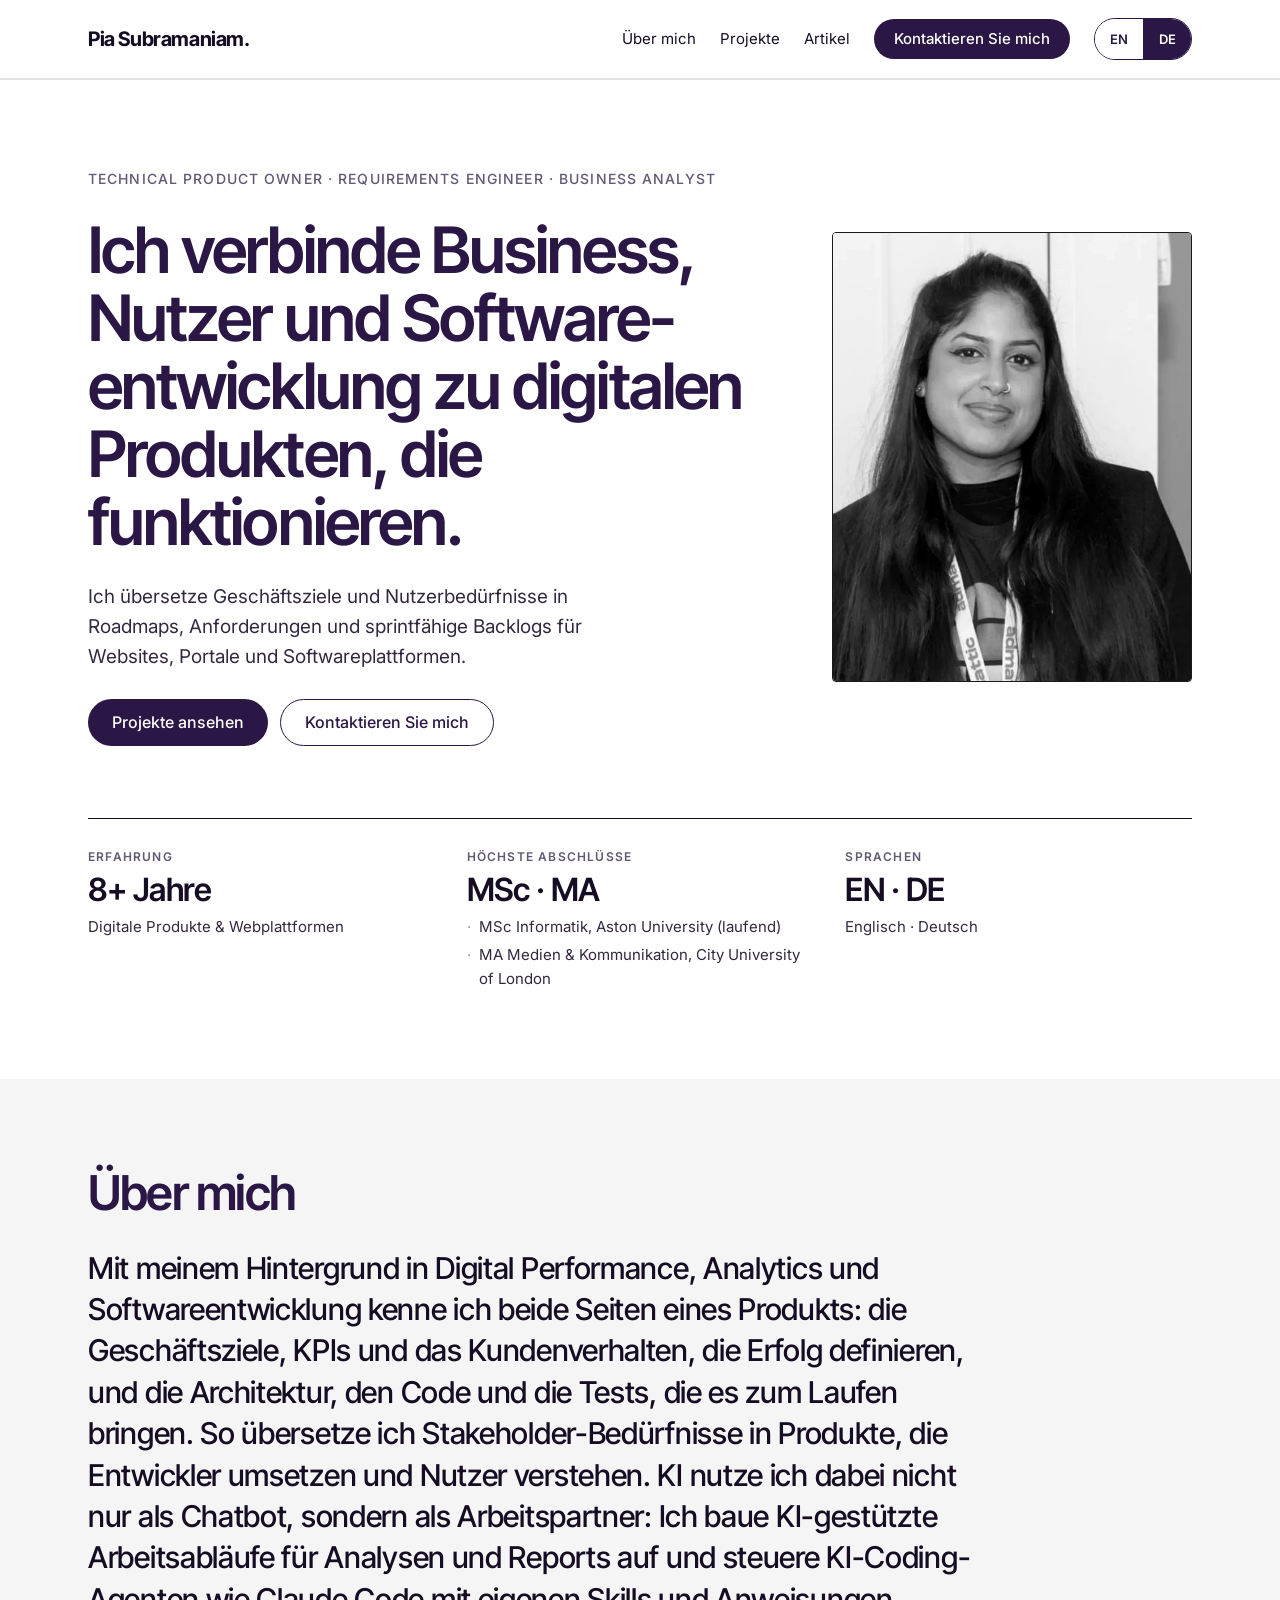
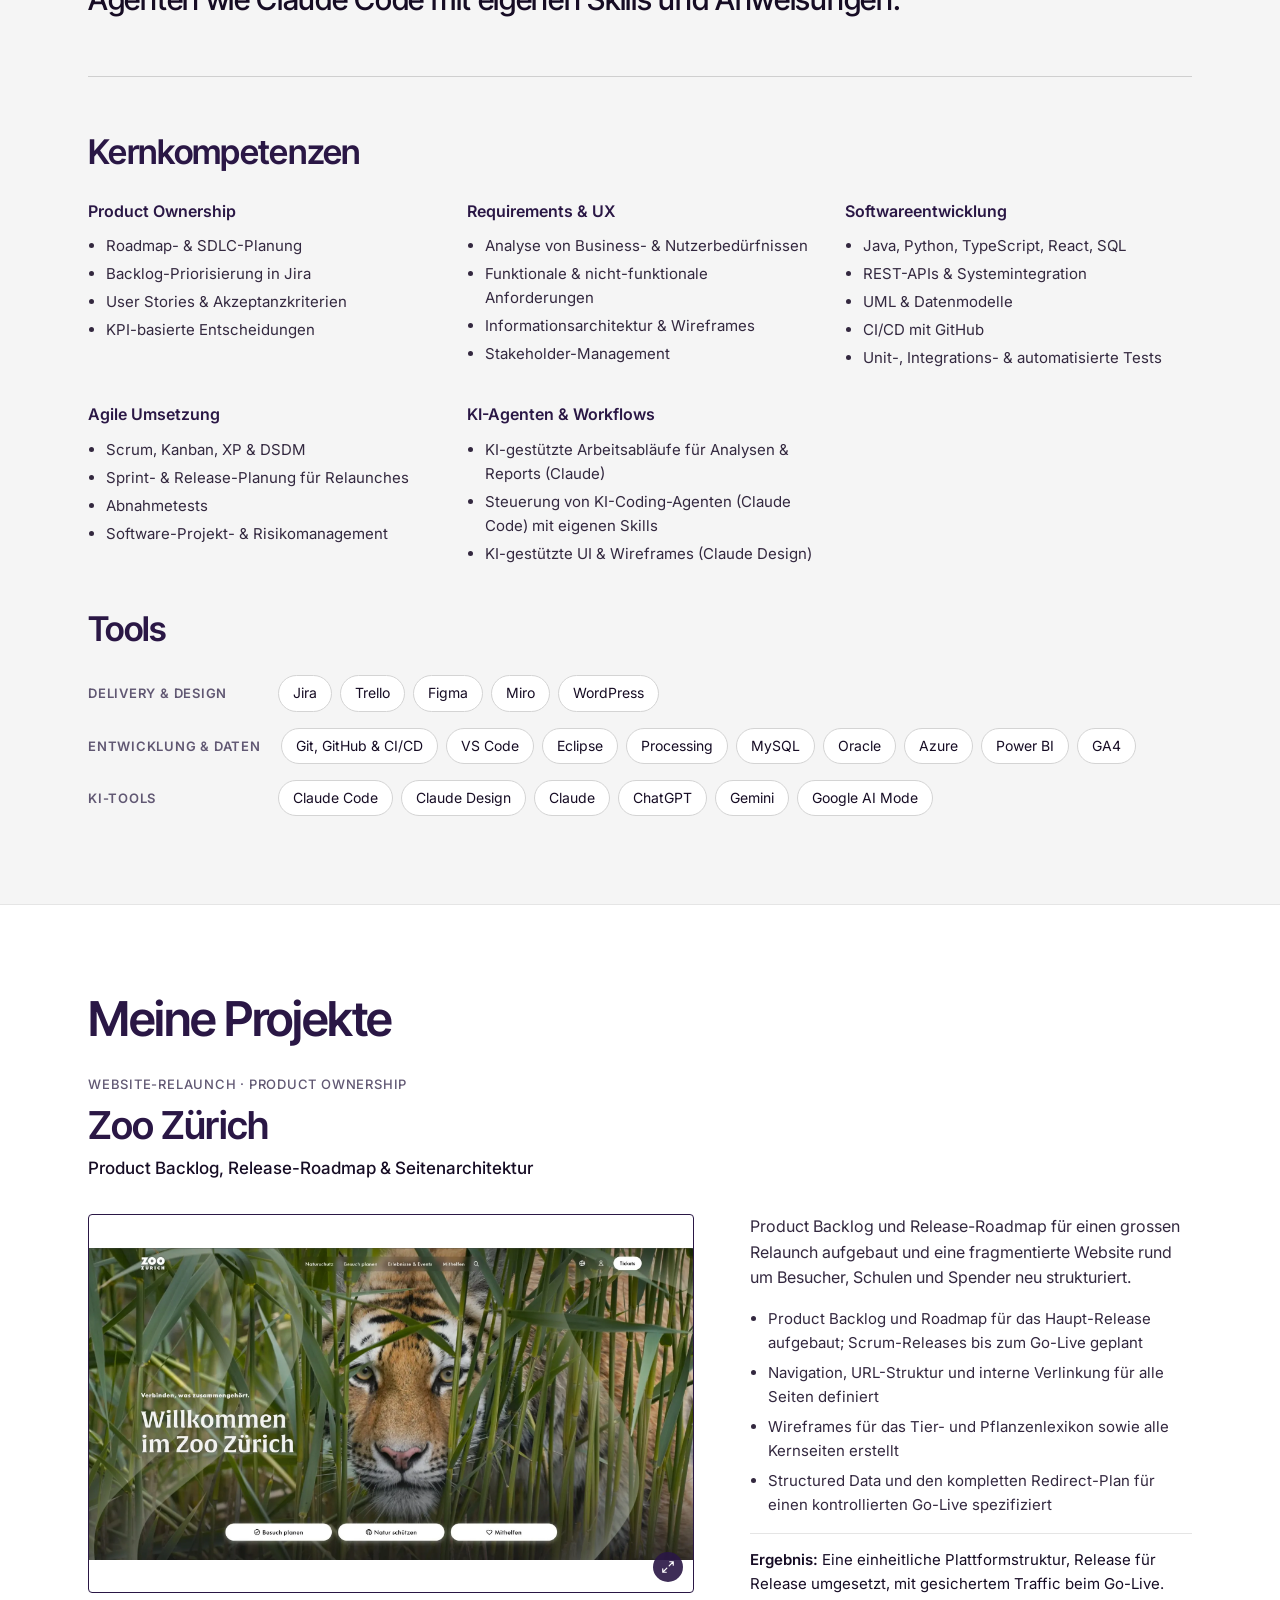
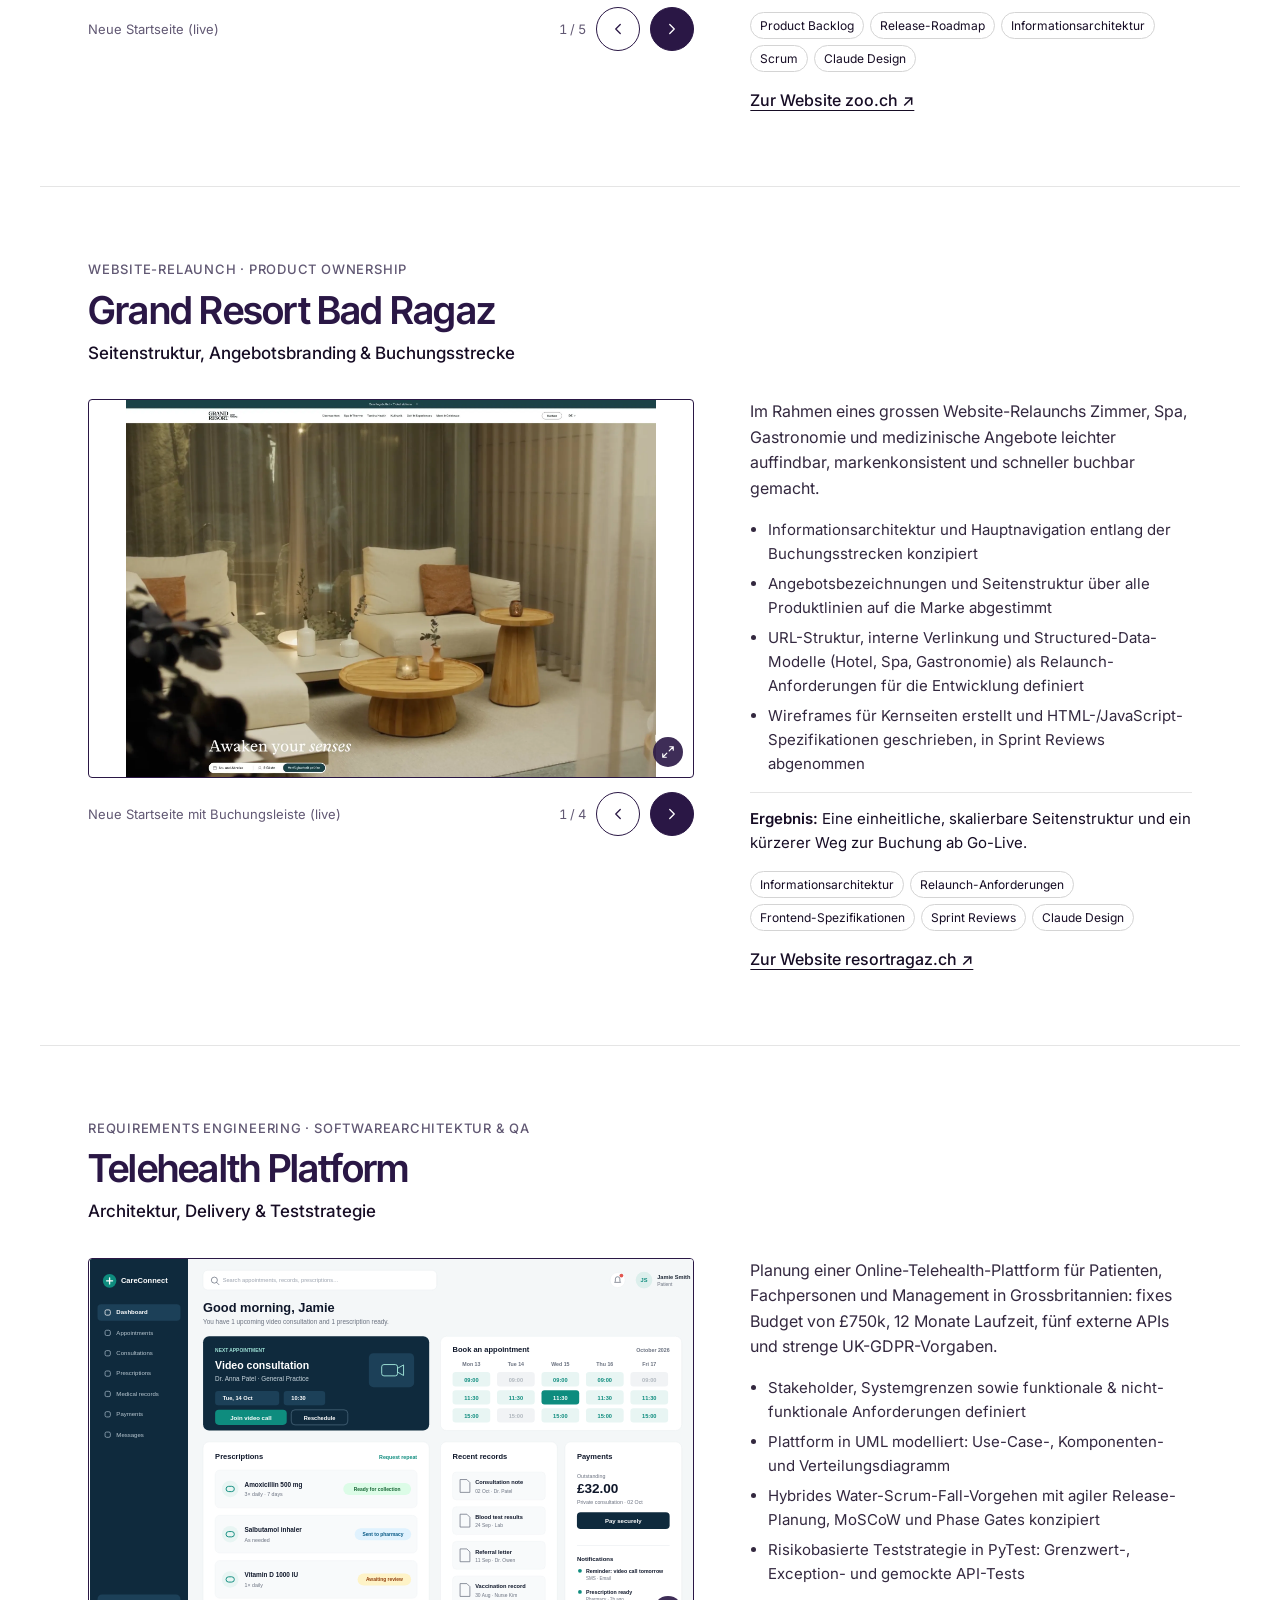
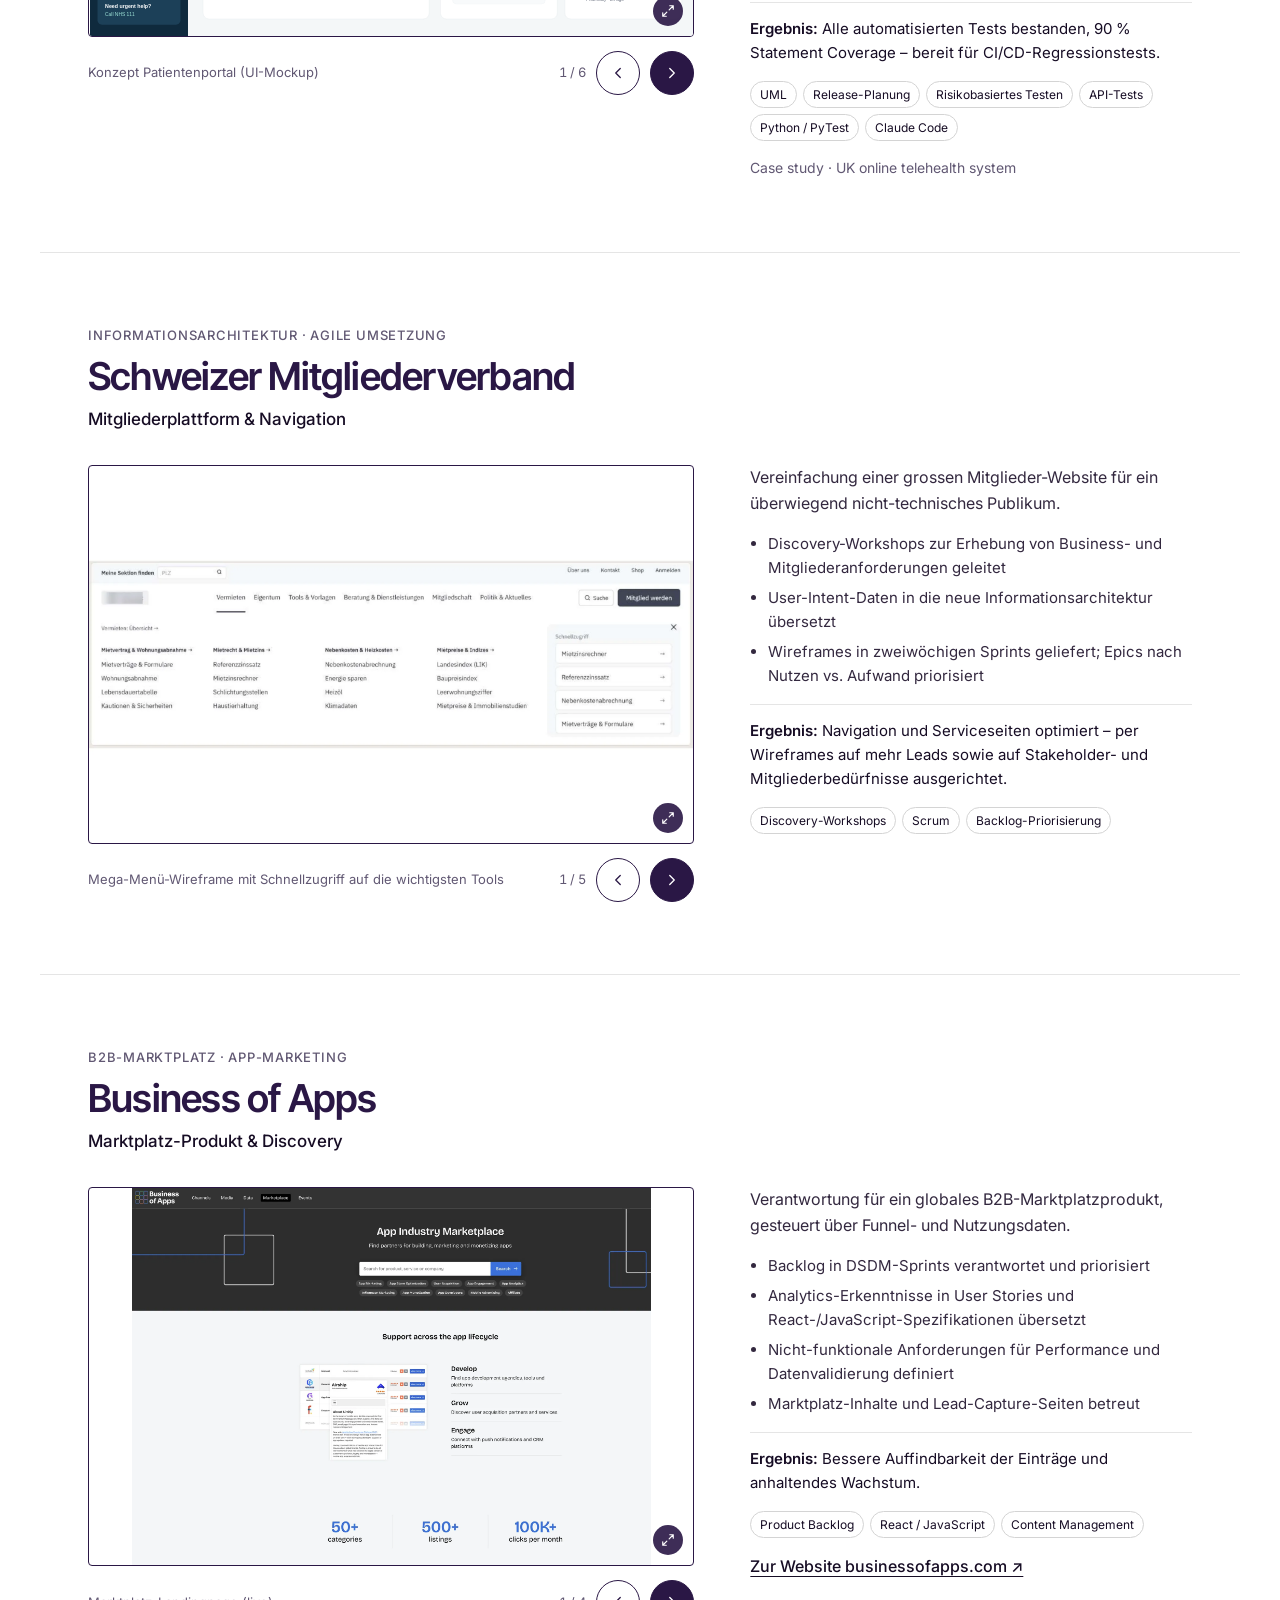
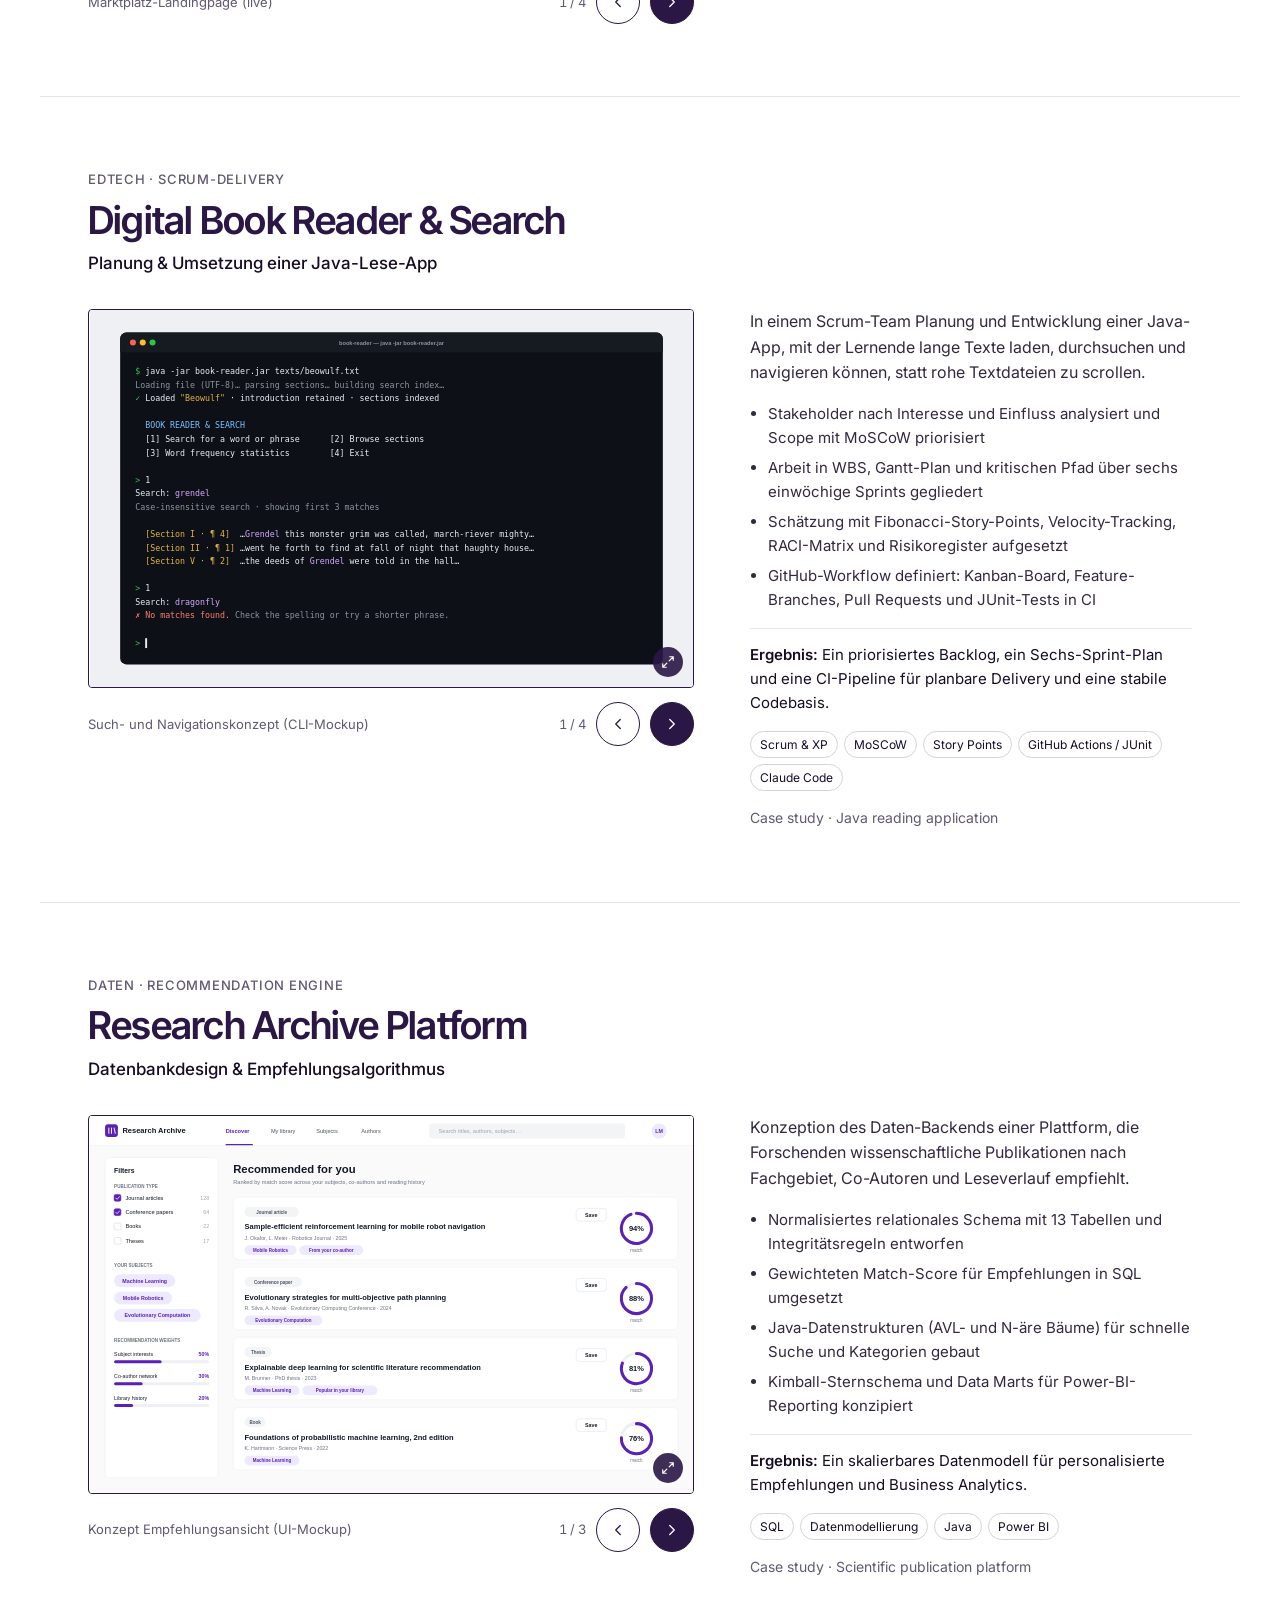
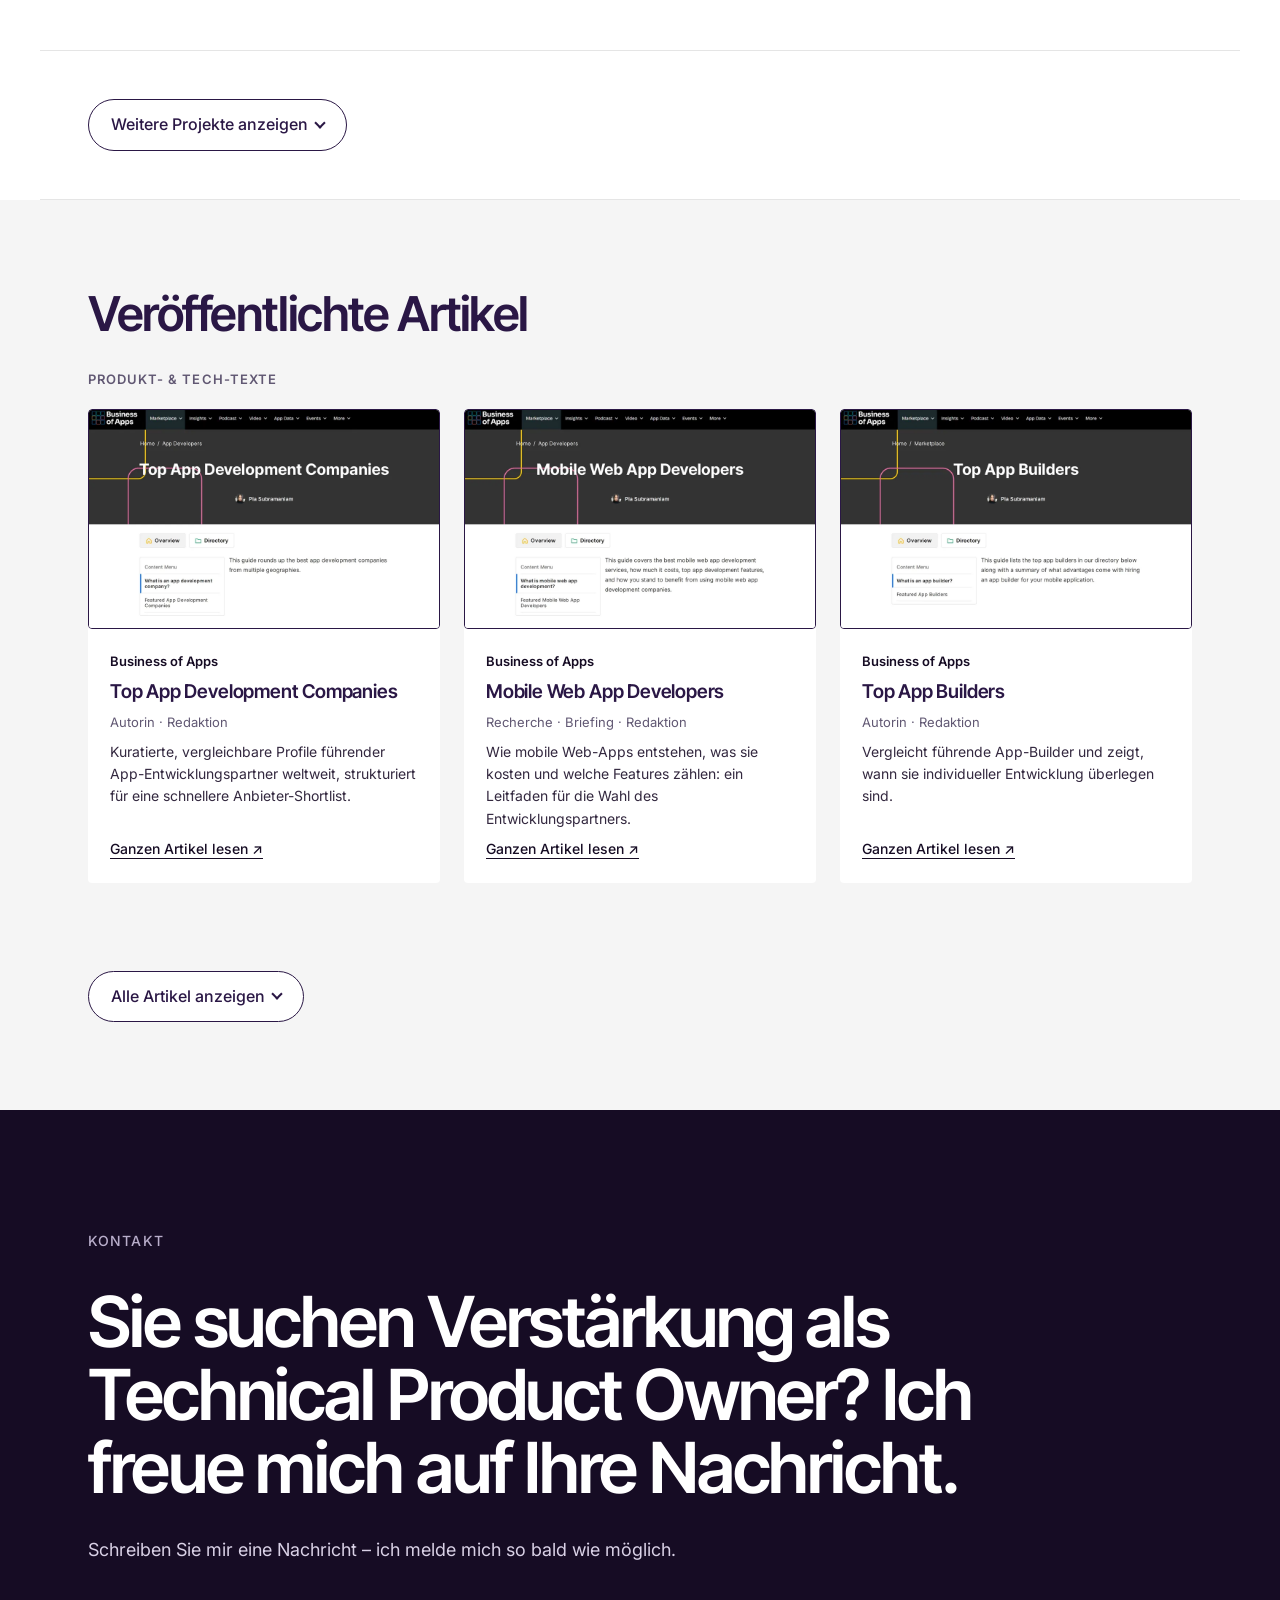
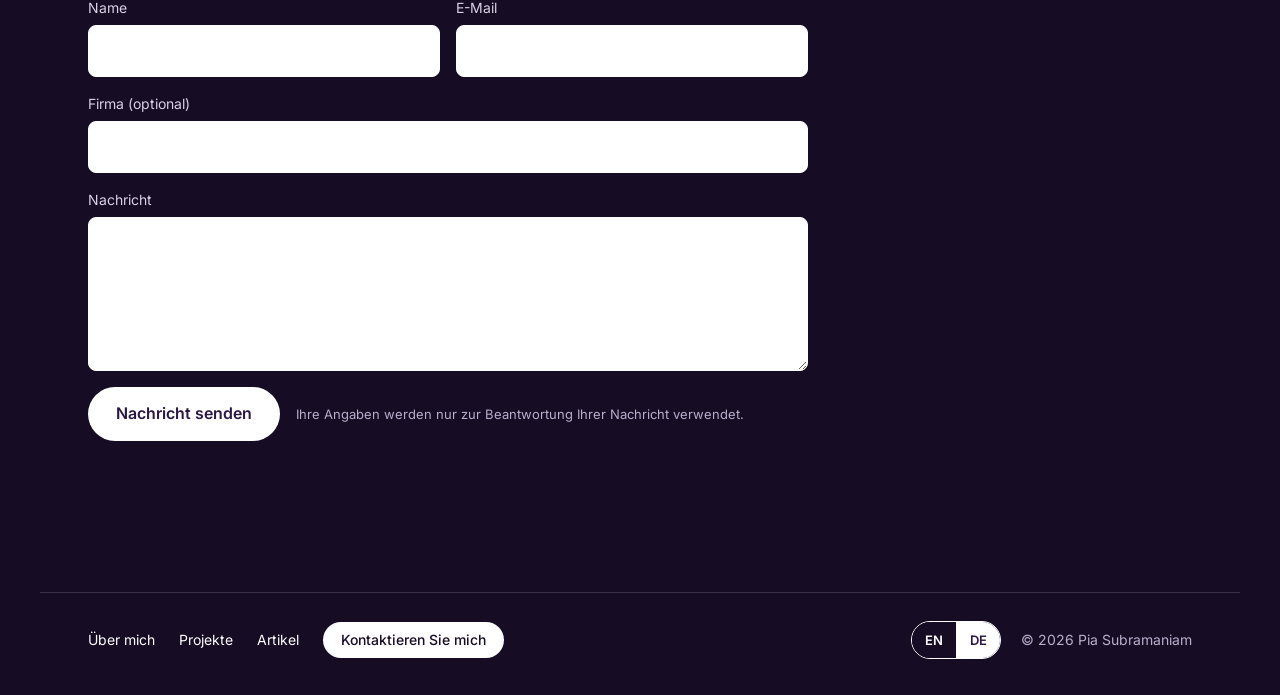
==== commit 44146601: "Add files via upload" ====
--- a/de/index.html
+++ b/de/index.html
@@ -50,7 +50,7 @@
 <section class="wrap hero" id="top">
 <div class="hero-grid">
 <div class="hero-text">
-<p class="eyebrow">Technical Product Owner</p>
+<p class="eyebrow"><span class="role">Technical Product Owner</span> · <span class="role">Requirements Engineer</span> · <span class="role">Business Analyst</span></p>
 <h1>Ich verbinde Business, Nutzer und Software&shy;entwicklung zu digitalen Produkten, die funktionieren.</h1>
 <p class="lead">Ich übersetze Geschäftsziele und Nutzerbedürfnisse in Roadmaps, Anforderungen und sprintfähige Backlogs für Websites, Portale und Softwareplattformen.</p>
 <div class="ctas"><a class="pill pill-dark" href="#work">Projekte ansehen</a><a class="pill pill-outline" href="#contact">Kontaktieren Sie mich</a></div>
--- a/assets/site.css
+++ b/assets/site.css
@@ -201,3 +201,4 @@
 .toolrow .chips{flex:1 1 400px}
 .lb-count{white-space:nowrap;flex-shrink:0}
 .slide-label{min-width:0}
+.eyebrow .role{white-space:nowrap}
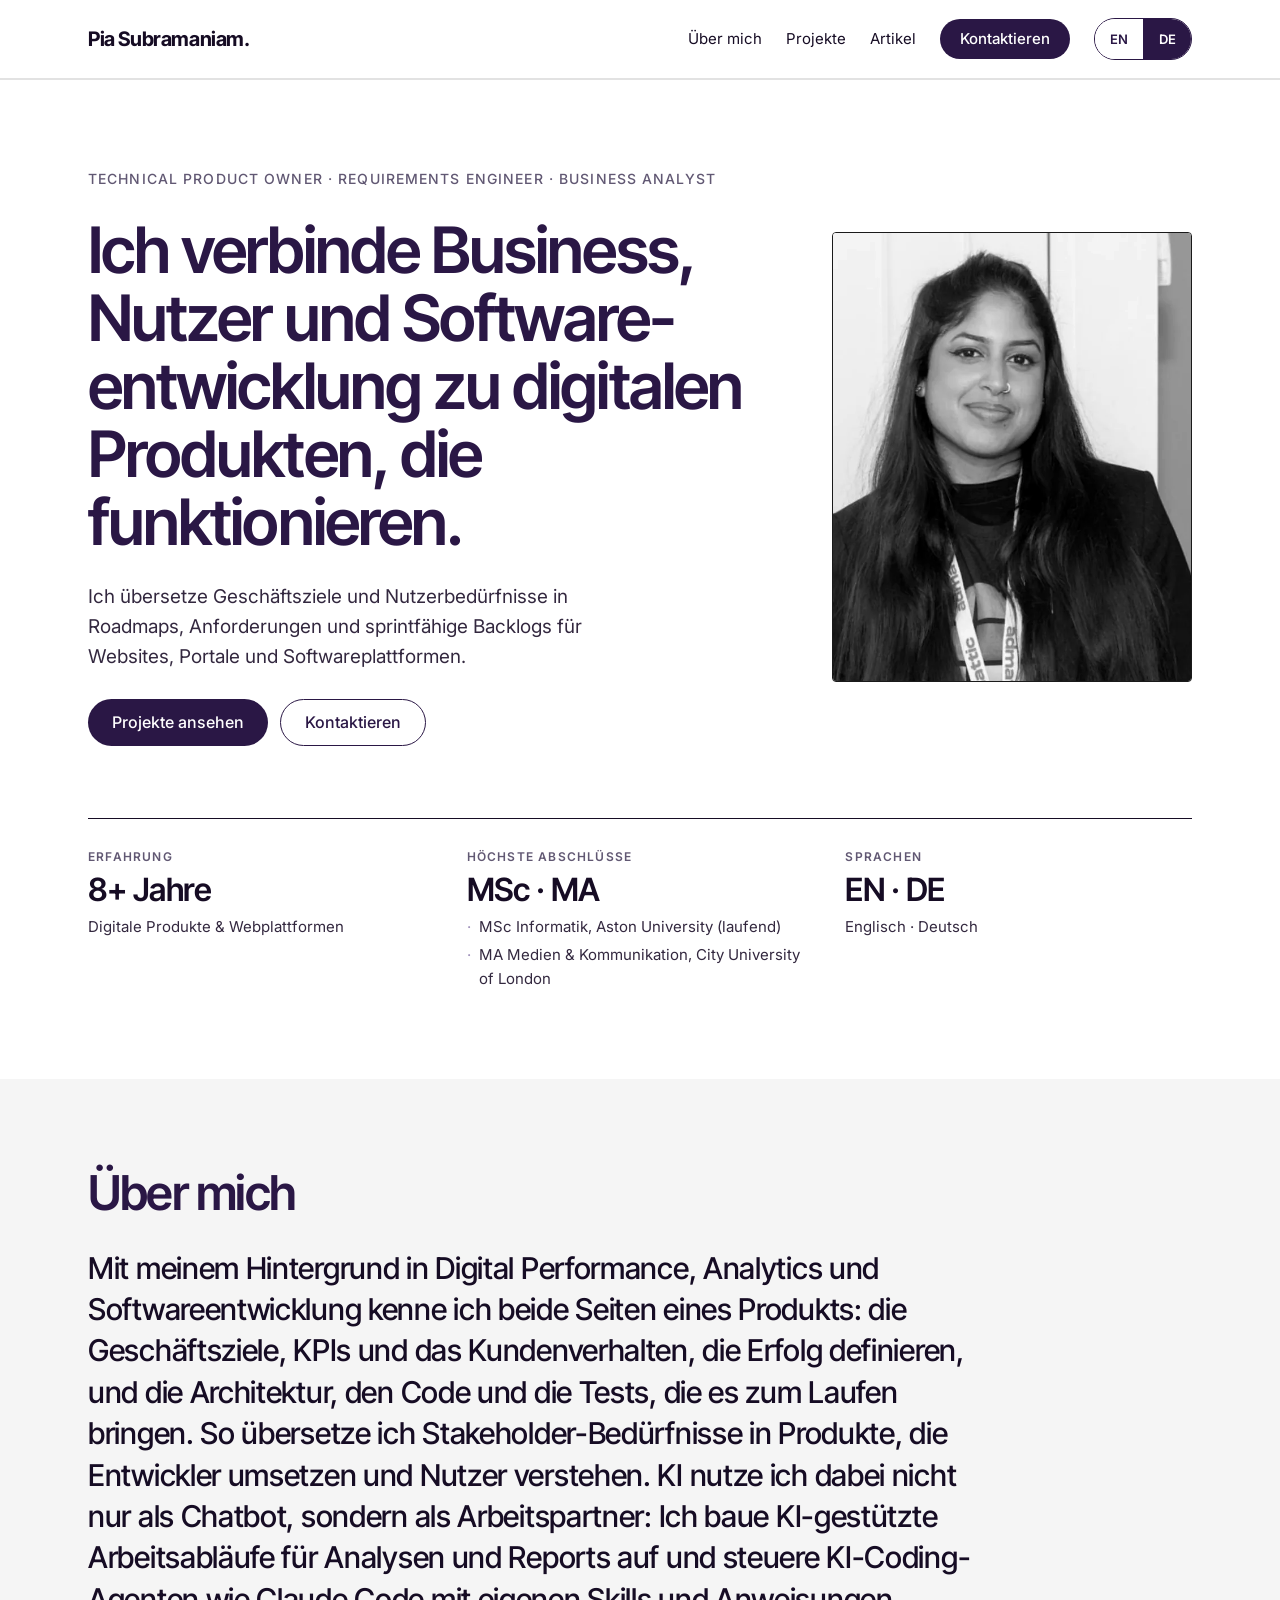
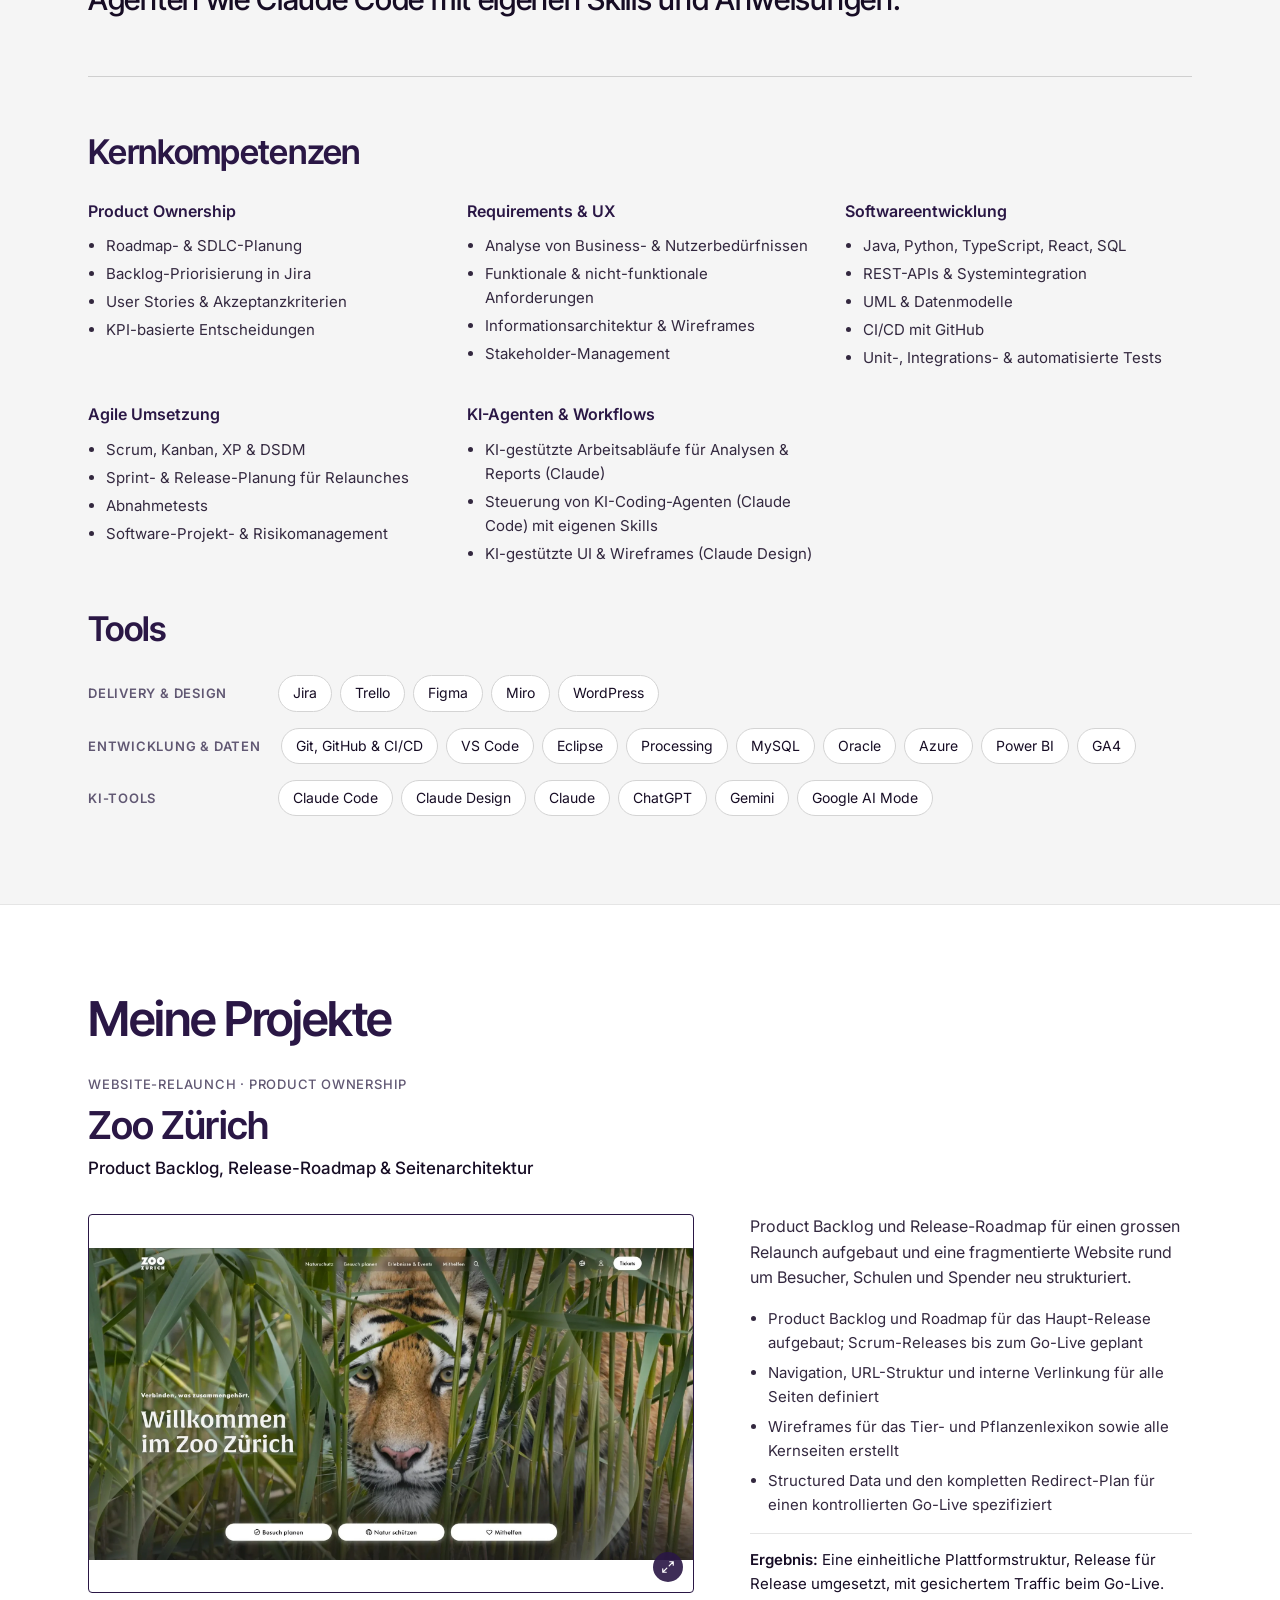
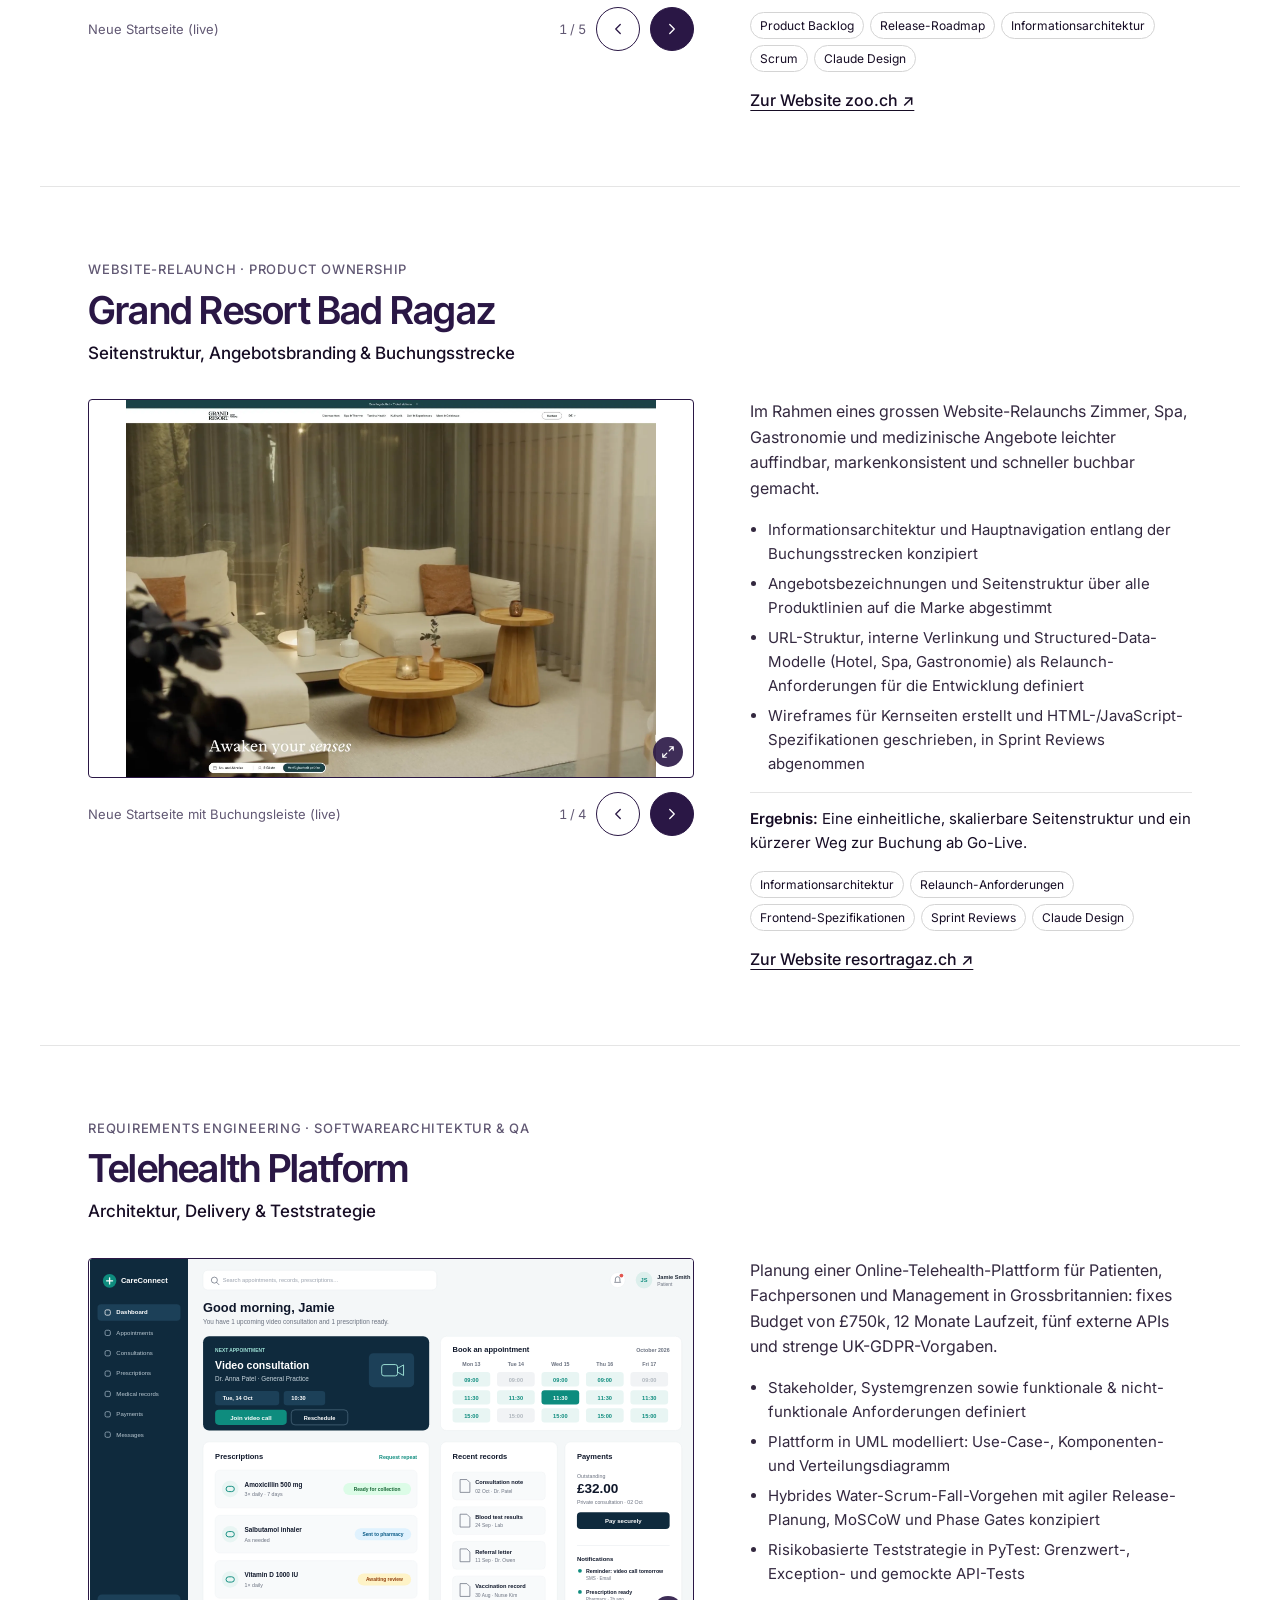
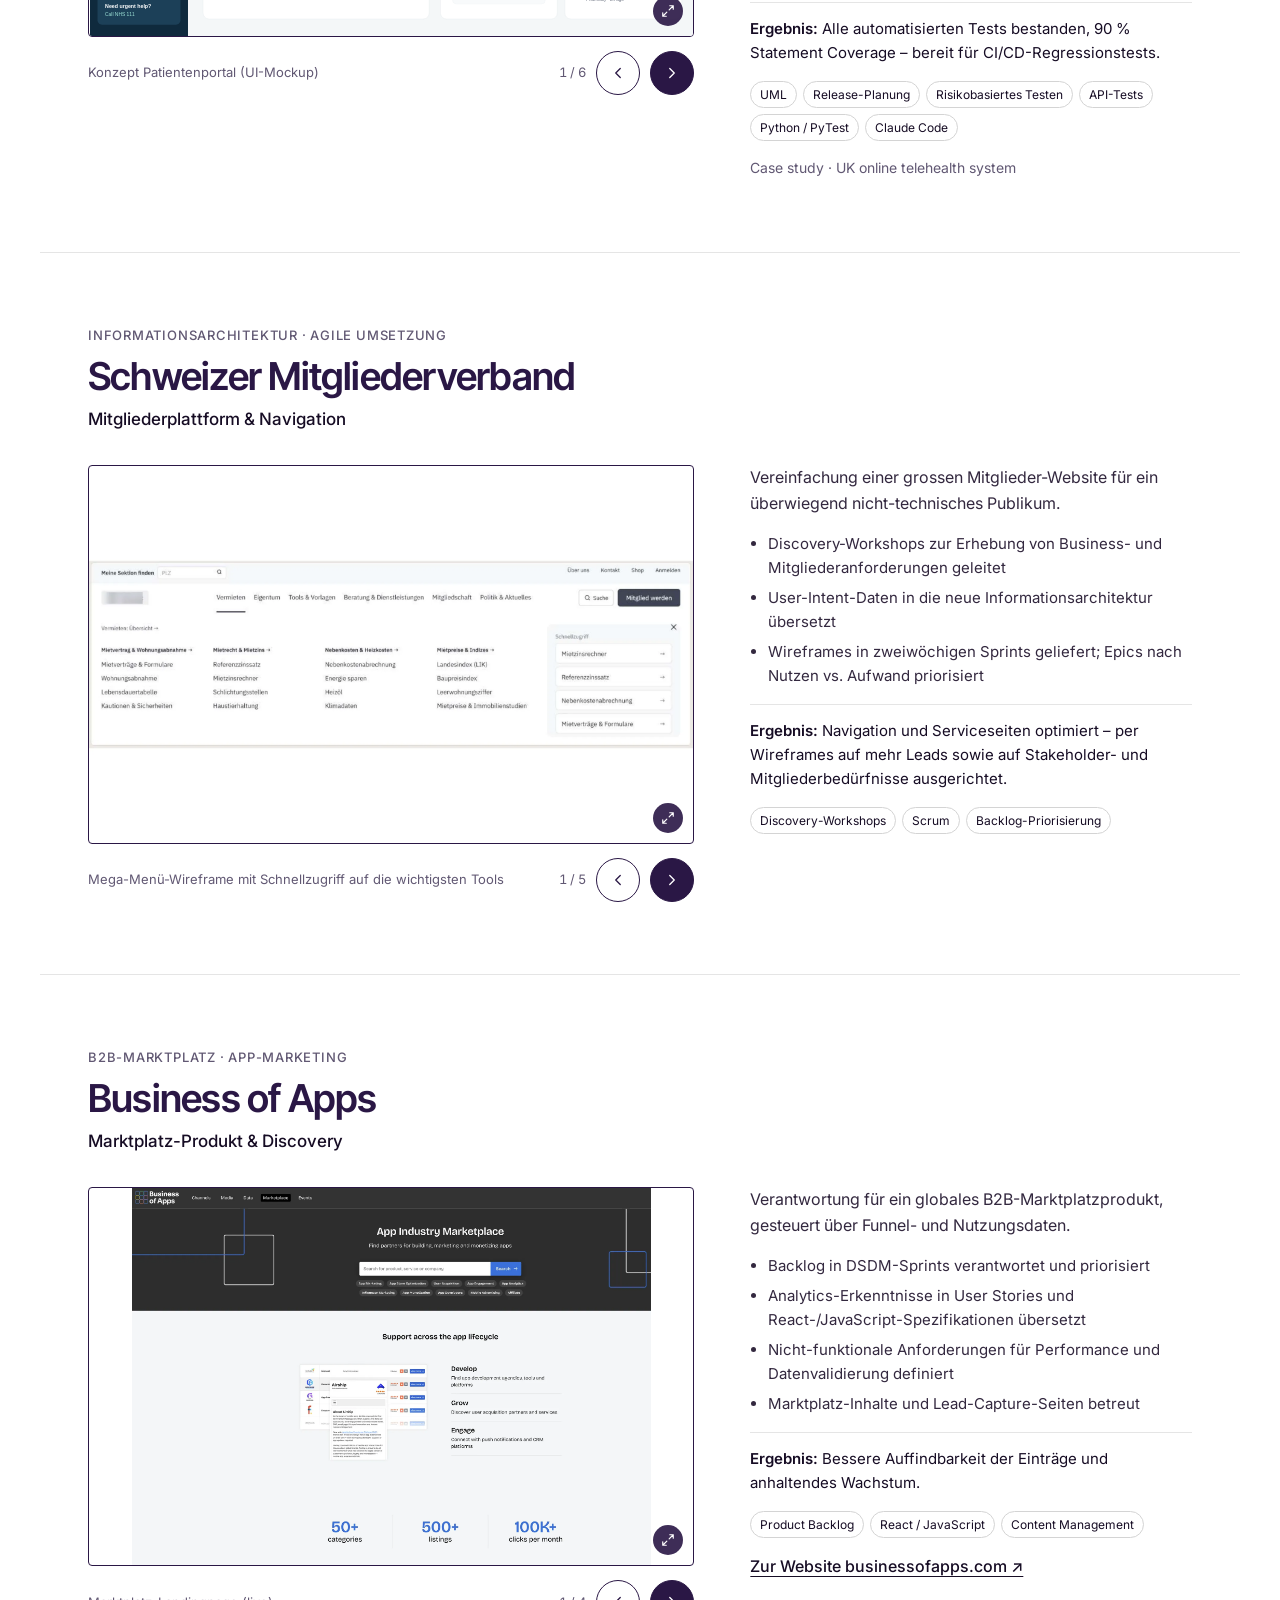
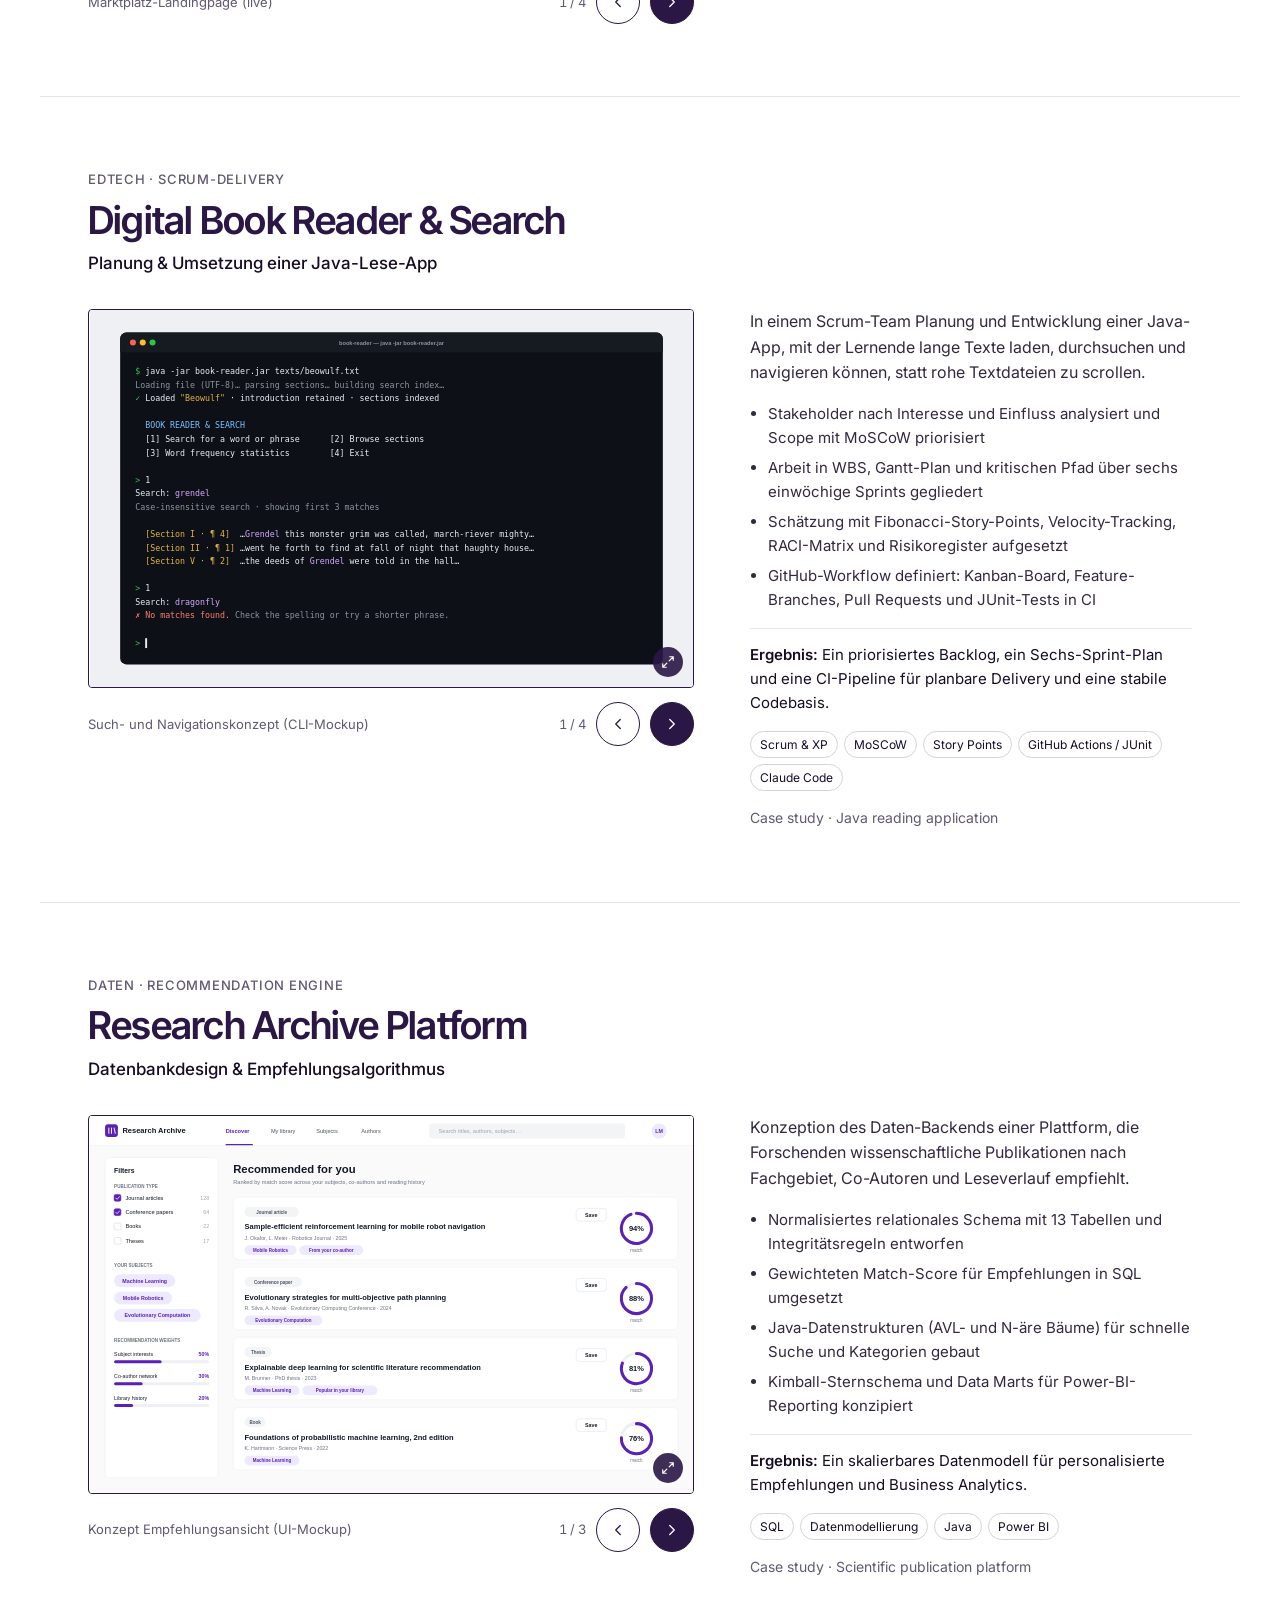
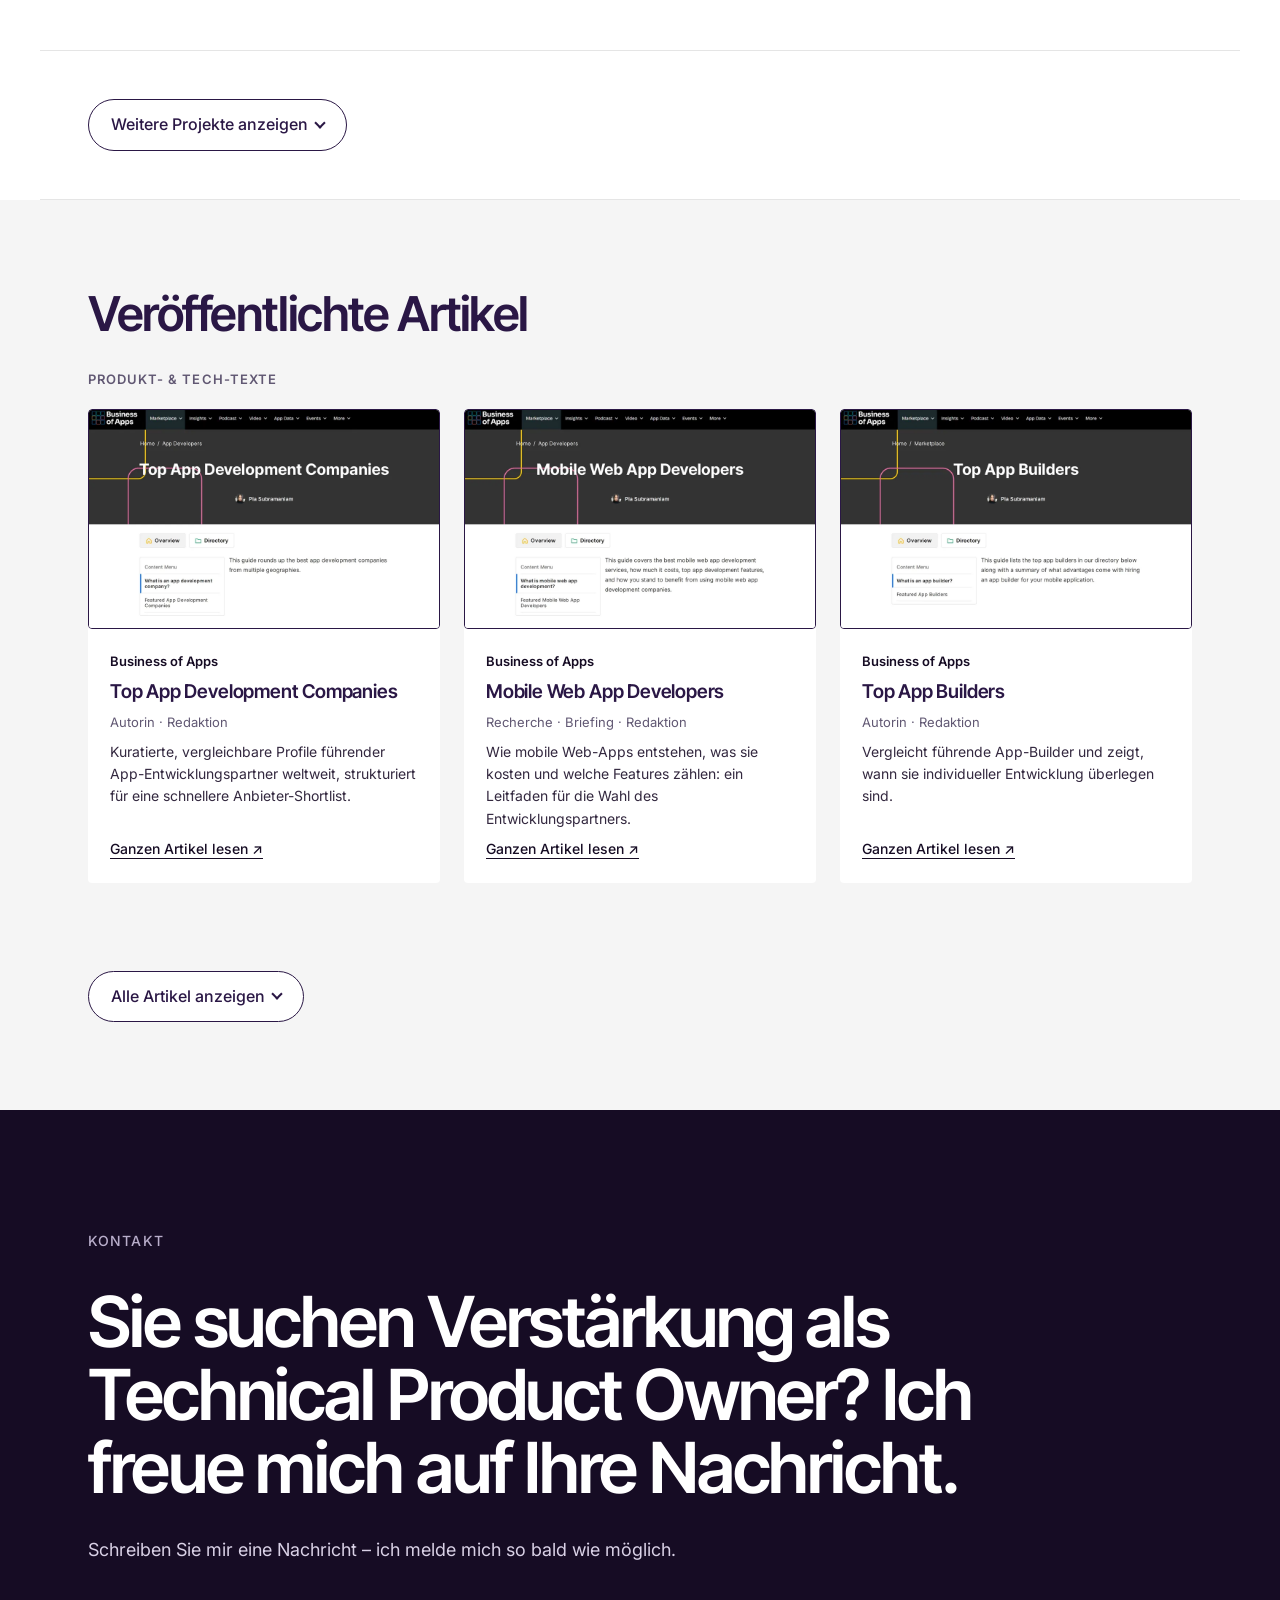
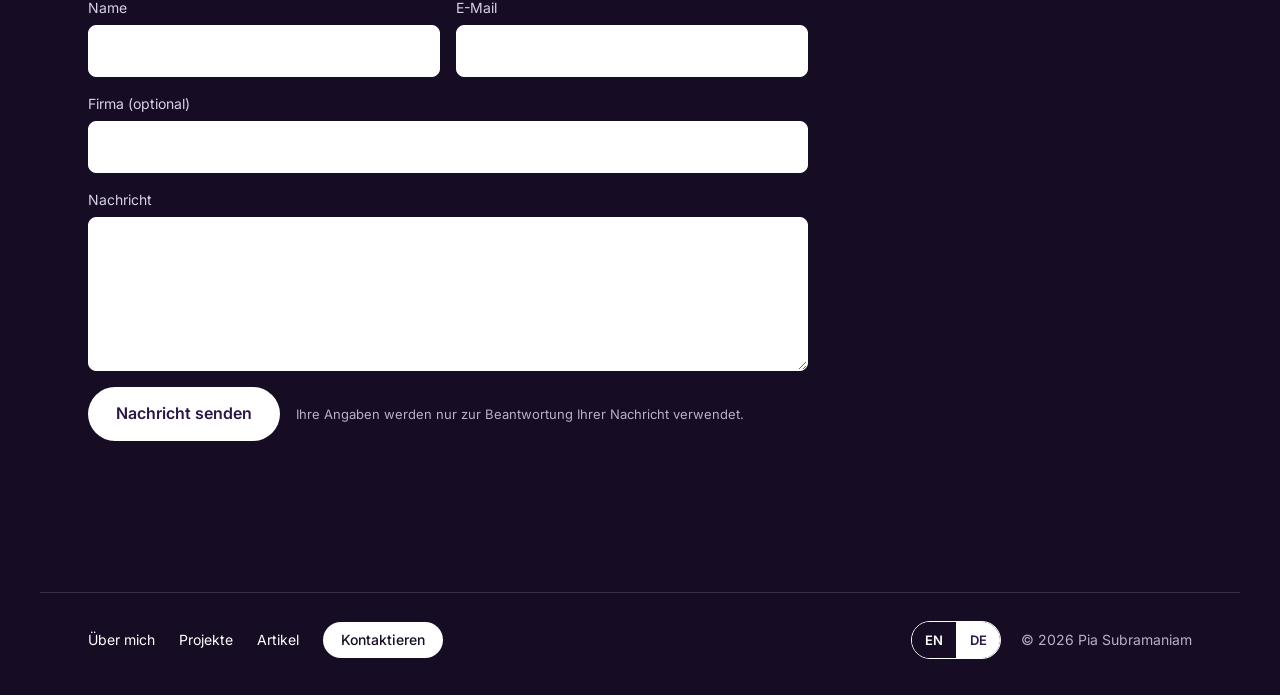
==== commit 94c1d1b6: "Add files via upload" ====
--- a/de/index.html
+++ b/de/index.html
@@ -33,7 +33,7 @@
 <a href="#about">Über mich</a>
 <a href="#work">Projekte</a>
 <a href="#articles">Artikel</a>
-<a class="pill pill-dark" href="#contact">Kontaktieren Sie mich</a>
+<a class="pill pill-dark" href="#contact">Kontaktieren</a>
 </nav>
 <button type="button" class="menubtn" aria-label="Menü" aria-expanded="false" aria-controls="mobile-nav"><svg width="20" height="20" viewBox="0 0 24 24" fill="none" stroke="currentColor" stroke-width="2" stroke-linecap="round" aria-hidden="true"><path d="M4 7h16M4 12h16M4 17h16"/></svg></button>
 <div class="lang" role="group" aria-label="Sprache"><a href="/" hreflang="en" lang="en">EN</a><span aria-current="true">DE</span></div>
@@ -43,7 +43,7 @@
 <a href="#about">Über mich</a>
 <a href="#work">Projekte</a>
 <a href="#articles">Artikel</a>
-<a href="#contact">Kontaktieren Sie mich</a>
+<a href="#contact">Kontaktieren</a>
 </nav>
 </header>
 <main id="main">
@@ -53,7 +53,7 @@
 <p class="eyebrow"><span class="role">Technical Product Owner</span> · <span class="role">Requirements Engineer</span> · <span class="role">Business Analyst</span></p>
 <h1>Ich verbinde Business, Nutzer und Software&shy;entwicklung zu digitalen Produkten, die funktionieren.</h1>
 <p class="lead">Ich übersetze Geschäftsziele und Nutzerbedürfnisse in Roadmaps, Anforderungen und sprintfähige Backlogs für Websites, Portale und Softwareplattformen.</p>
-<div class="ctas"><a class="pill pill-dark" href="#work">Projekte ansehen</a><a class="pill pill-outline" href="#contact">Kontaktieren Sie mich</a></div>
+<div class="ctas"><a class="pill pill-dark" href="#work">Projekte ansehen</a><a class="pill pill-outline" href="#contact">Kontaktieren</a></div>
 </div>
 <div class="portrait"><img src="/images/pia-subramaniam.webp" alt="Pia Subramaniam" width="838" height="792" fetchpriority="high"></div>
 </div>
@@ -401,7 +401,7 @@
 <a href="#about">Über mich</a>
 <a href="#work">Projekte</a>
 <a href="#articles">Artikel</a>
-<a class="pill pill-light" href="#contact">Kontaktieren Sie mich</a>
+<a class="pill pill-light" href="#contact">Kontaktieren</a>
 </nav>
 <div class="fright"><div class="lang" role="group" aria-label="Sprache"><a href="/" hreflang="en" lang="en">EN</a><span aria-current="true">DE</span></div><span>© 2026 Pia Subramaniam</span></div>
 </div>
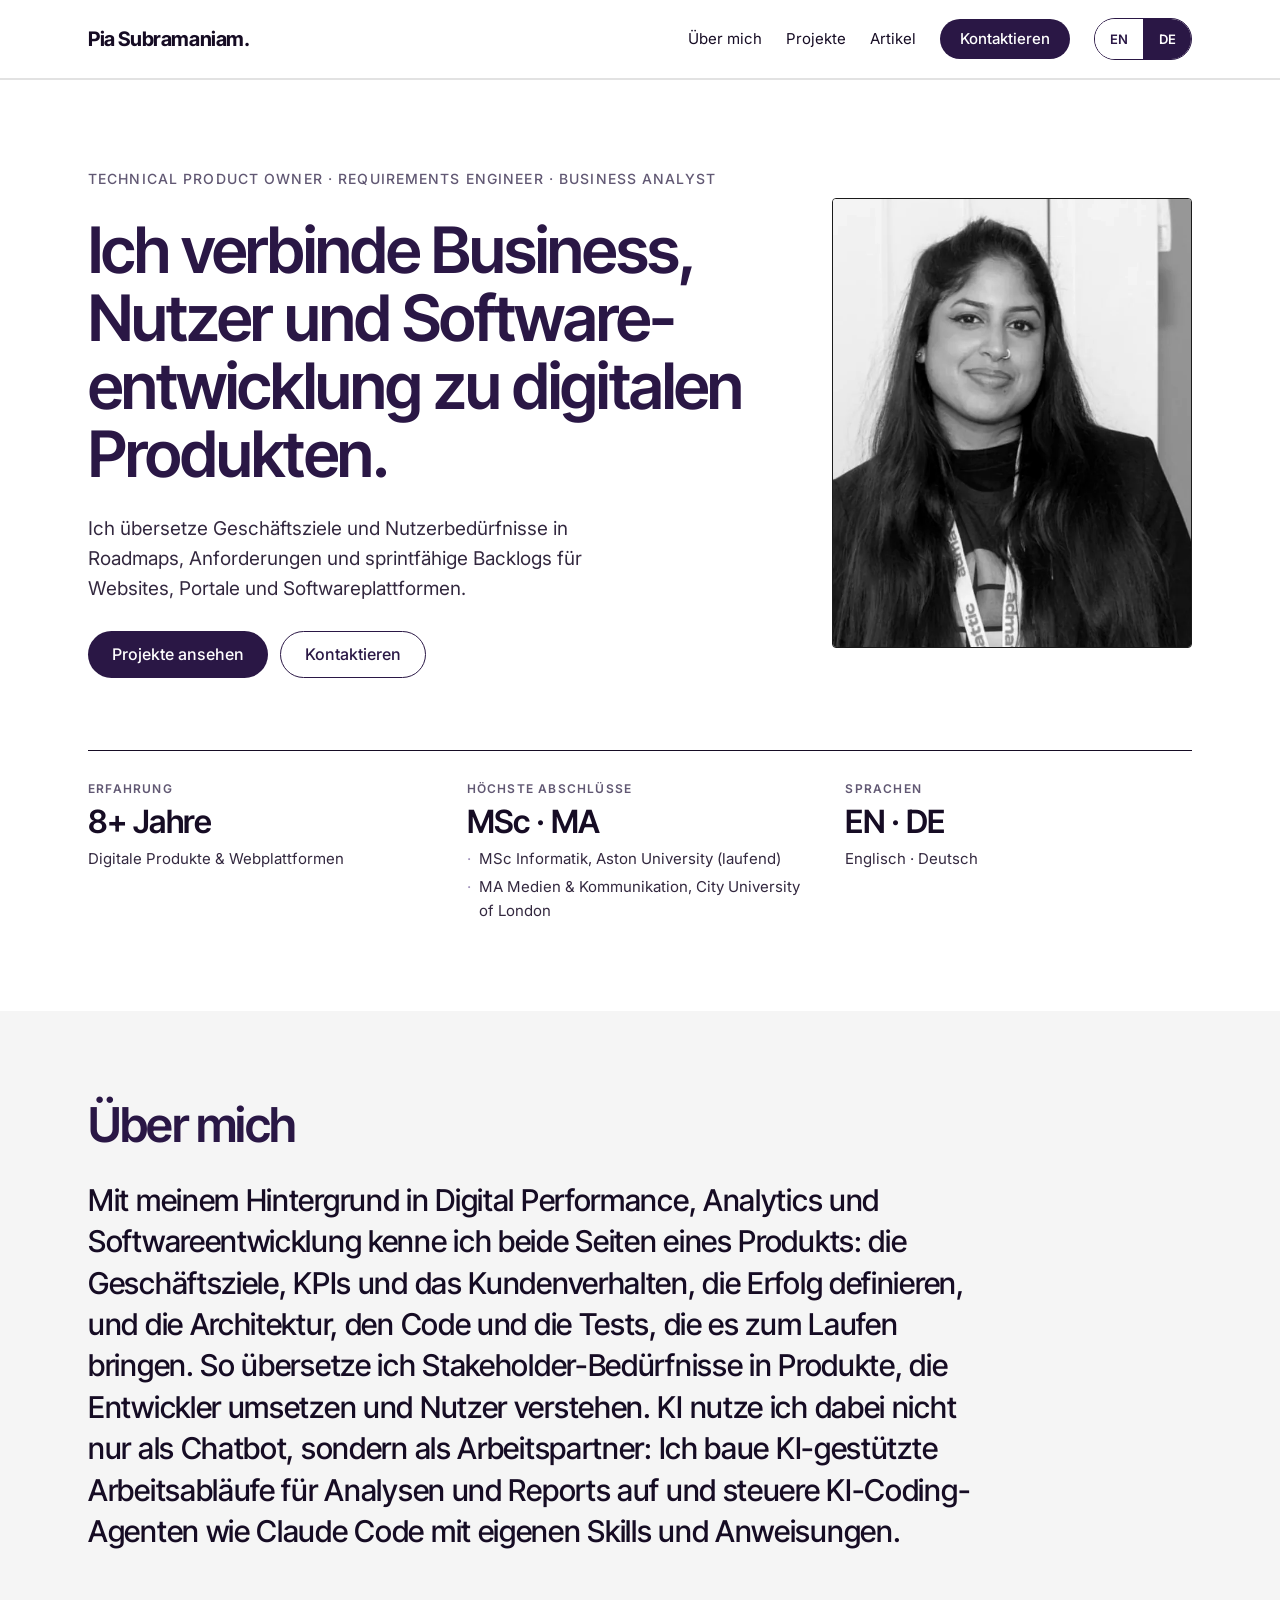
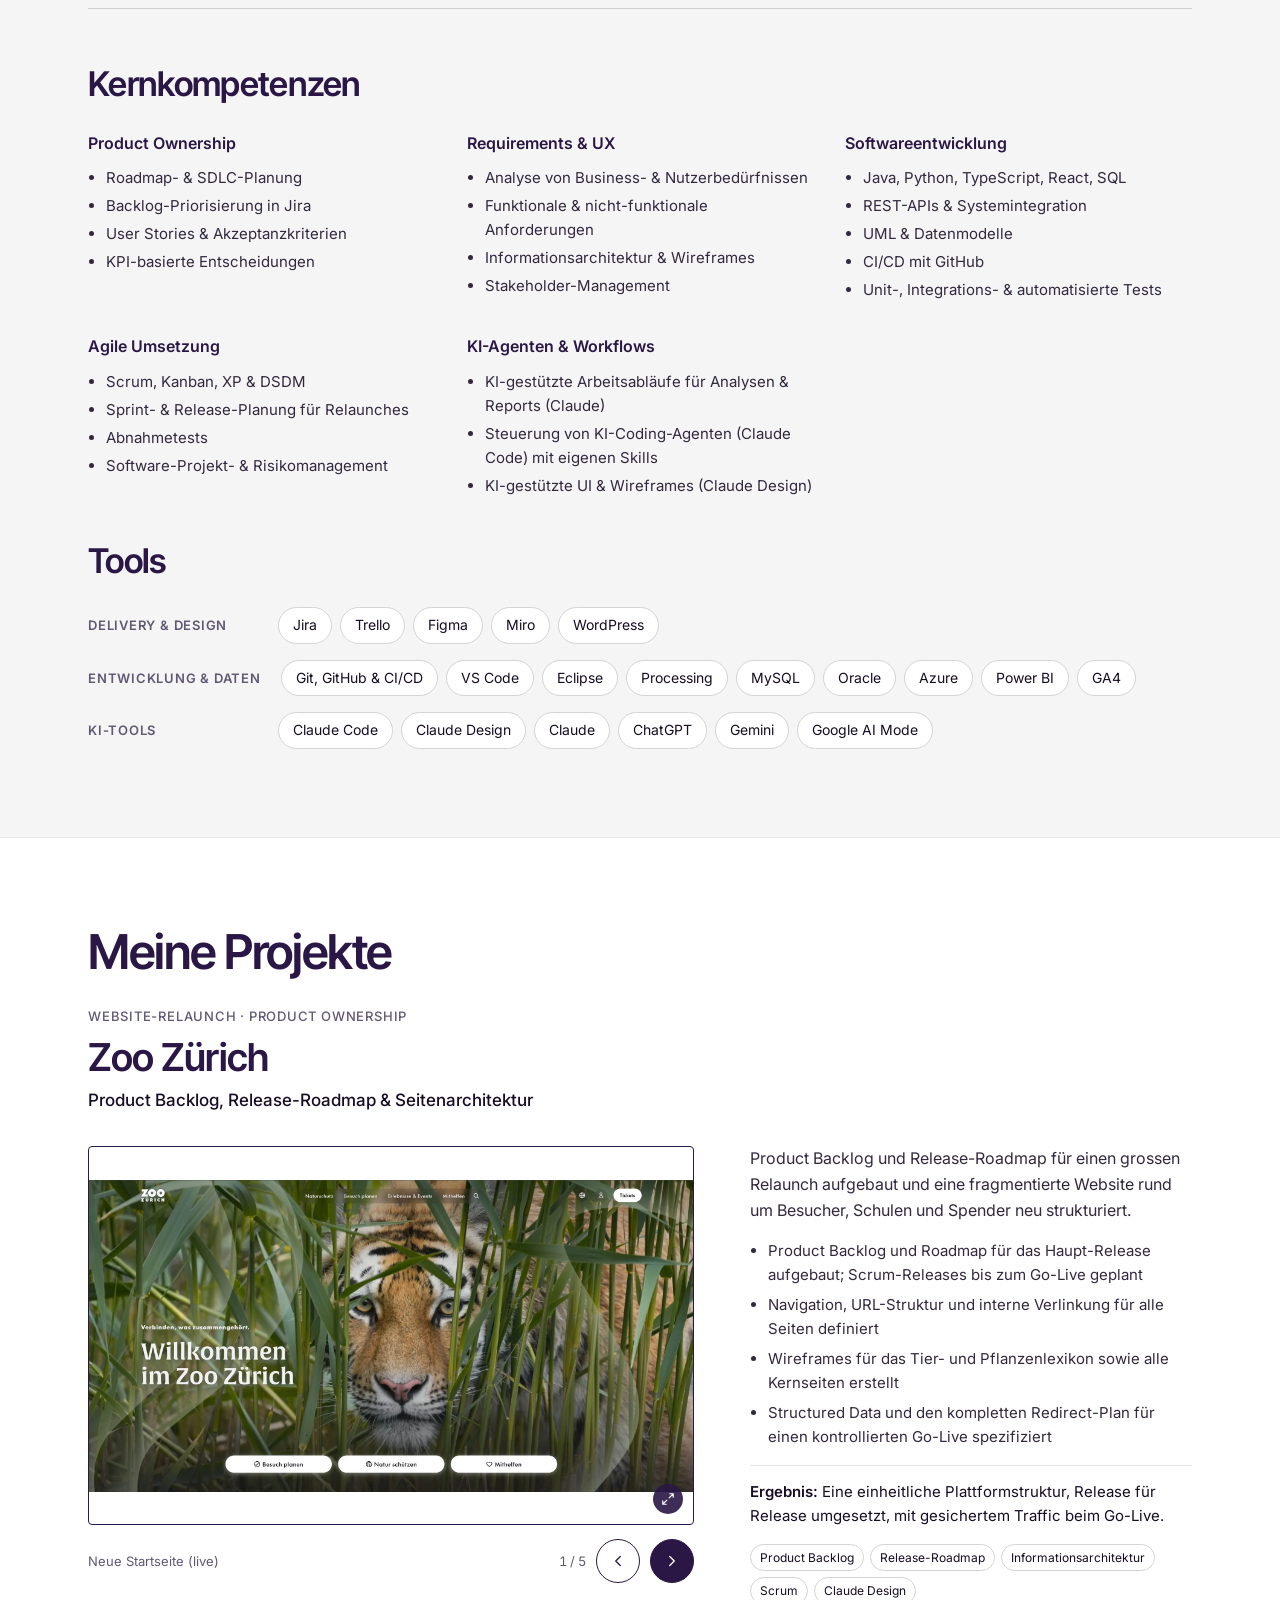
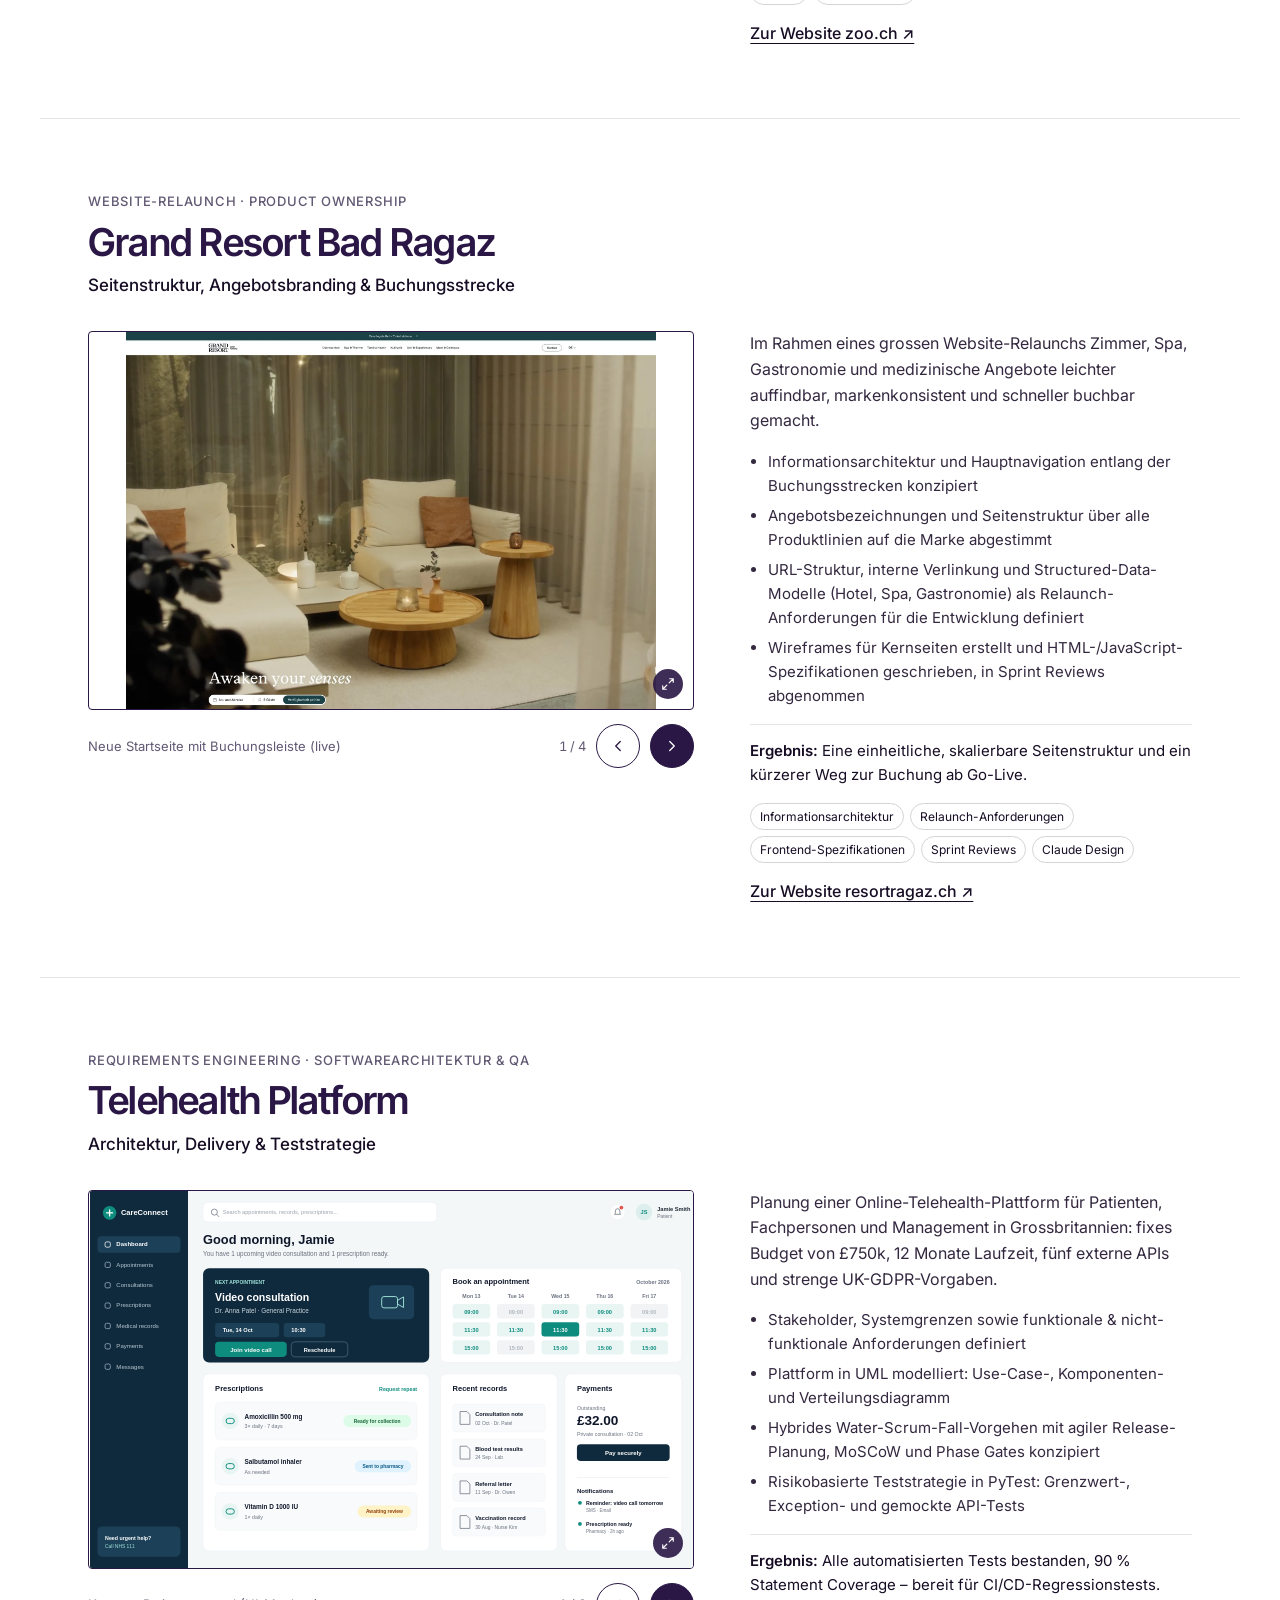
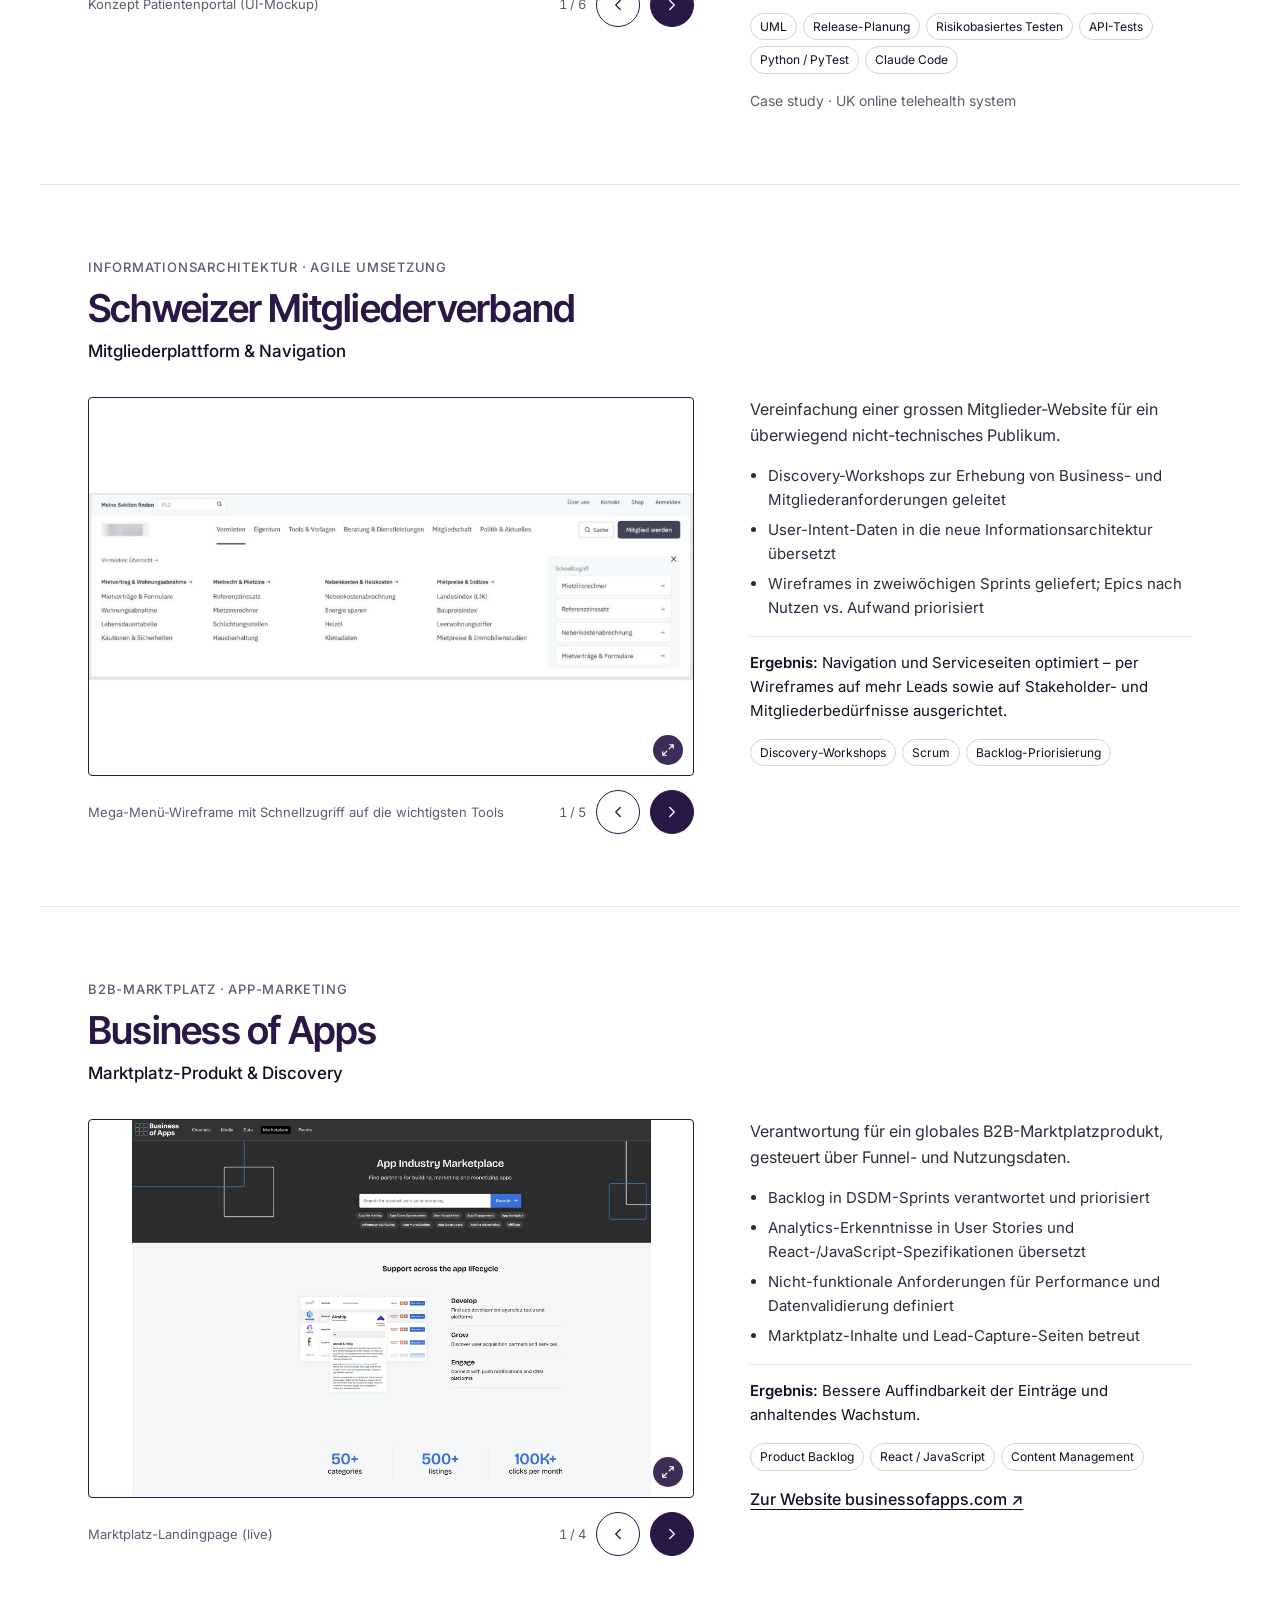
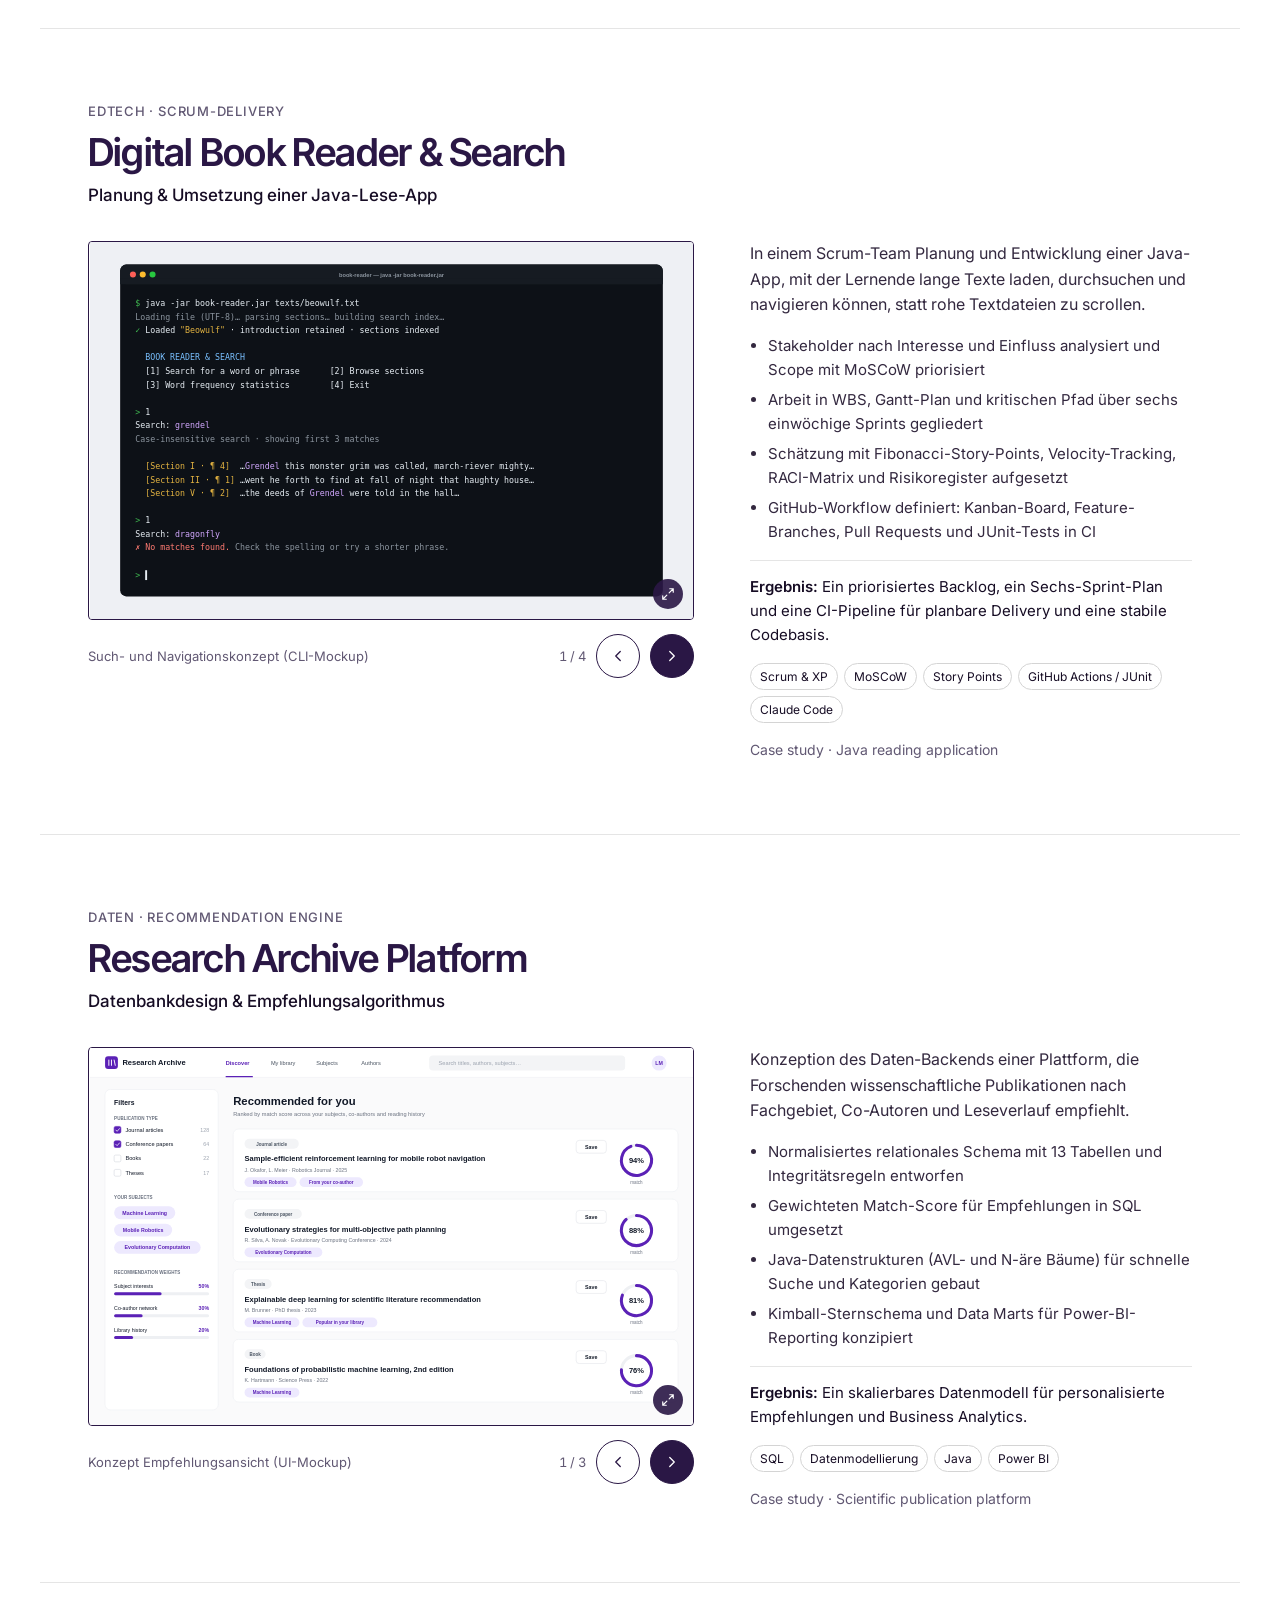
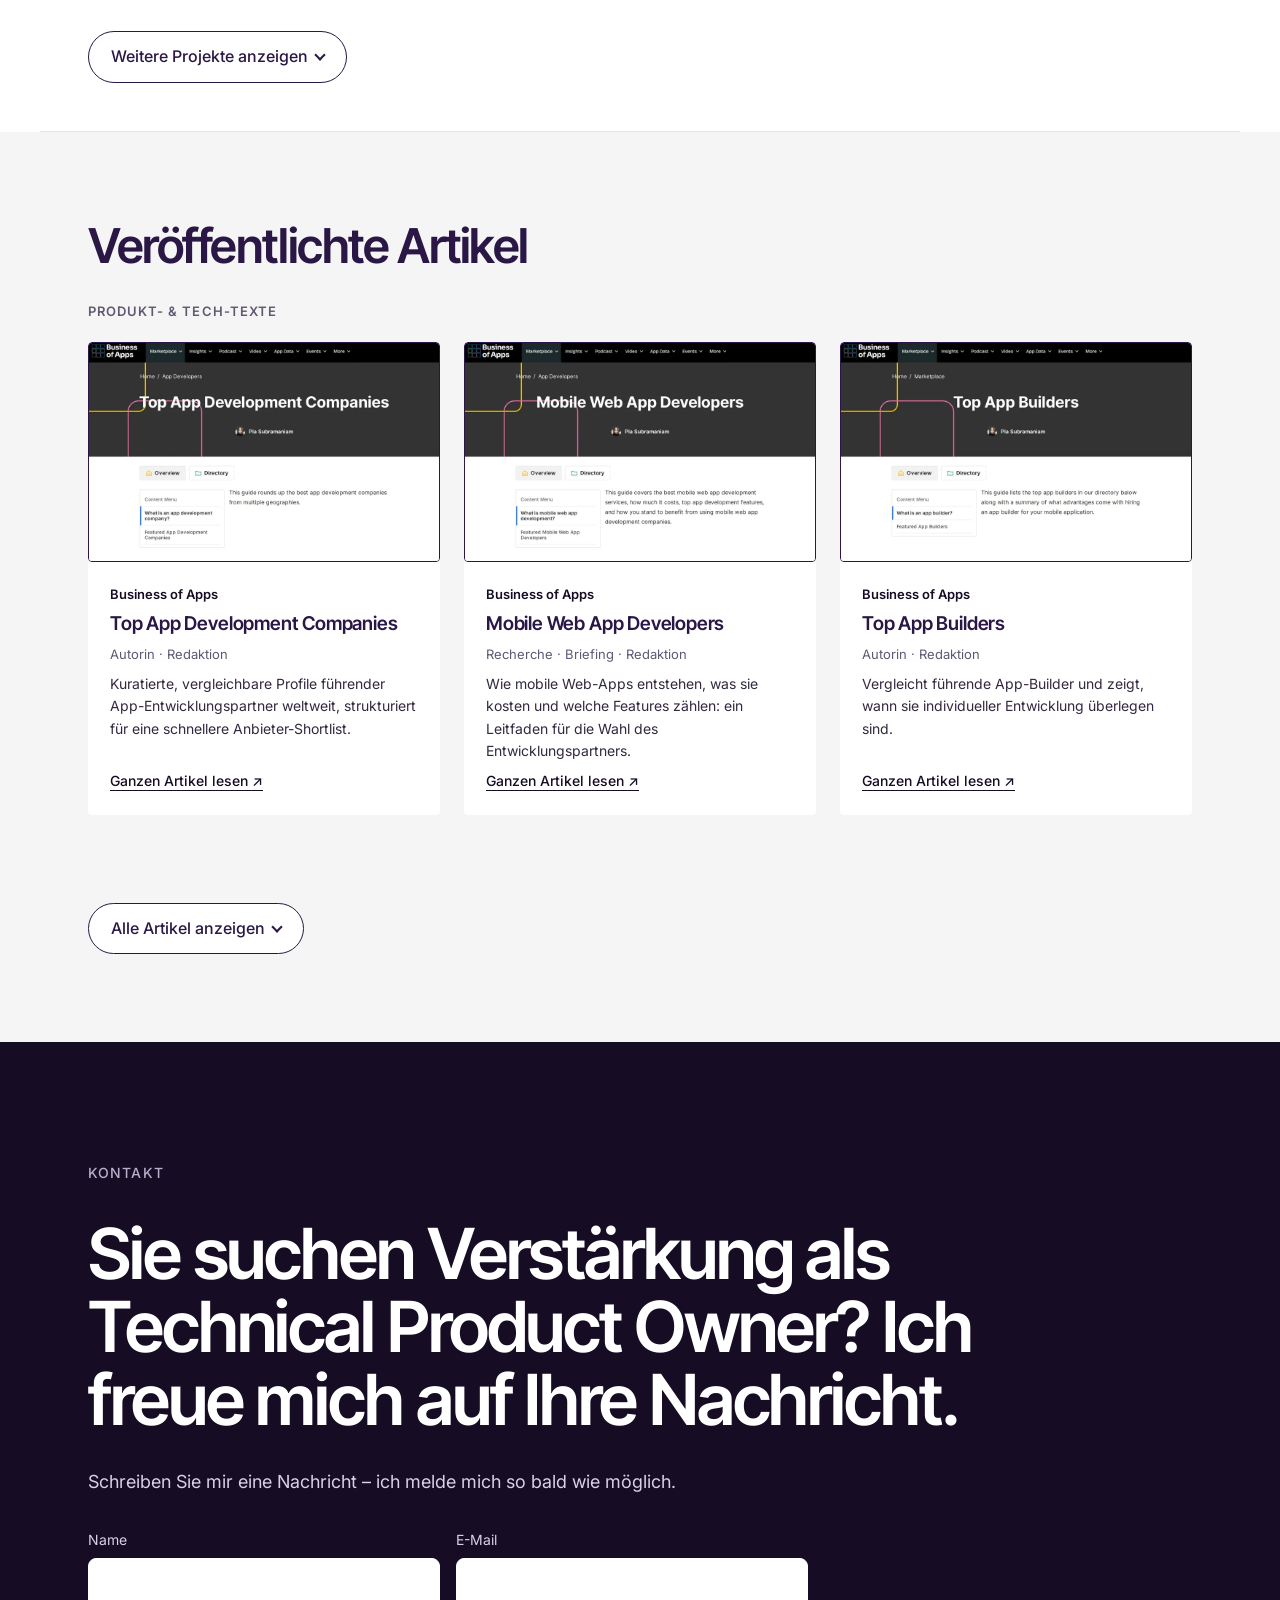
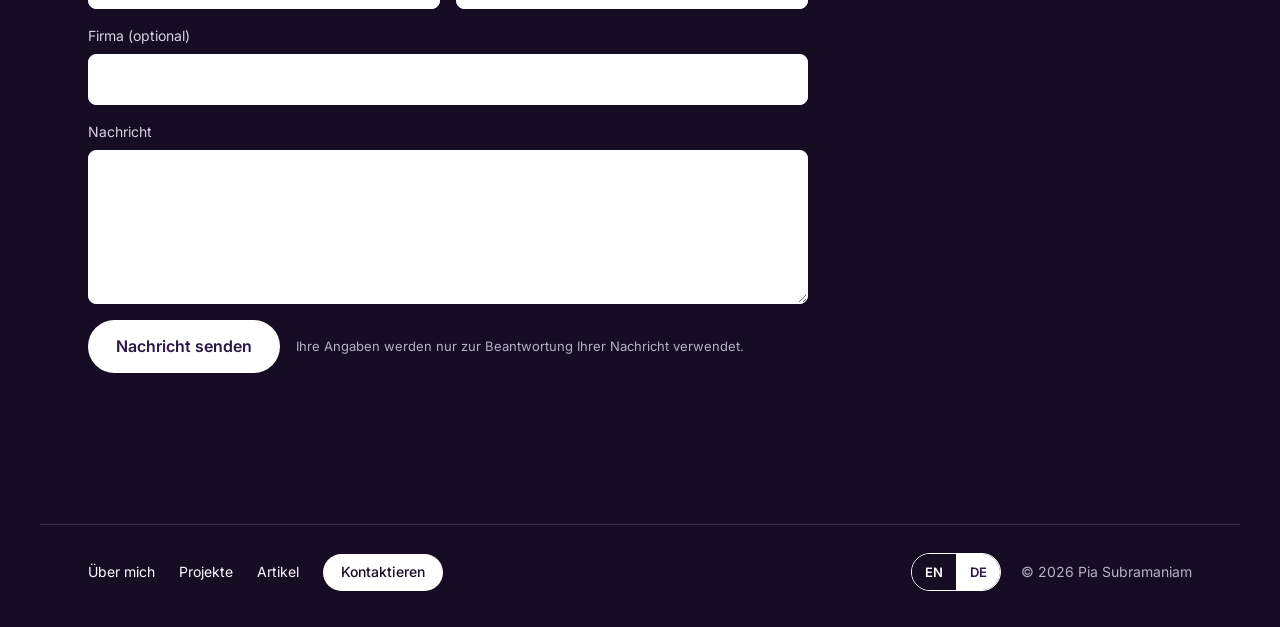
==== commit 4aeca328: "Add files via upload" ====
--- a/de/index.html
+++ b/de/index.html
@@ -51,7 +51,7 @@
 <div class="hero-grid">
 <div class="hero-text">
 <p class="eyebrow"><span class="role">Technical Product Owner</span> · <span class="role">Requirements Engineer</span> · <span class="role">Business Analyst</span></p>
-<h1>Ich verbinde Business, Nutzer und Software&shy;entwicklung zu digitalen Produkten, die funktionieren.</h1>
+<h1>Ich verbinde Business, Nutzer und Software&shy;entwicklung zu digitalen Produkten.</h1>
 <p class="lead">Ich übersetze Geschäftsziele und Nutzerbedürfnisse in Roadmaps, Anforderungen und sprintfähige Backlogs für Websites, Portale und Softwareplattformen.</p>
 <div class="ctas"><a class="pill pill-dark" href="#work">Projekte ansehen</a><a class="pill pill-outline" href="#contact">Kontaktieren</a></div>
 </div>
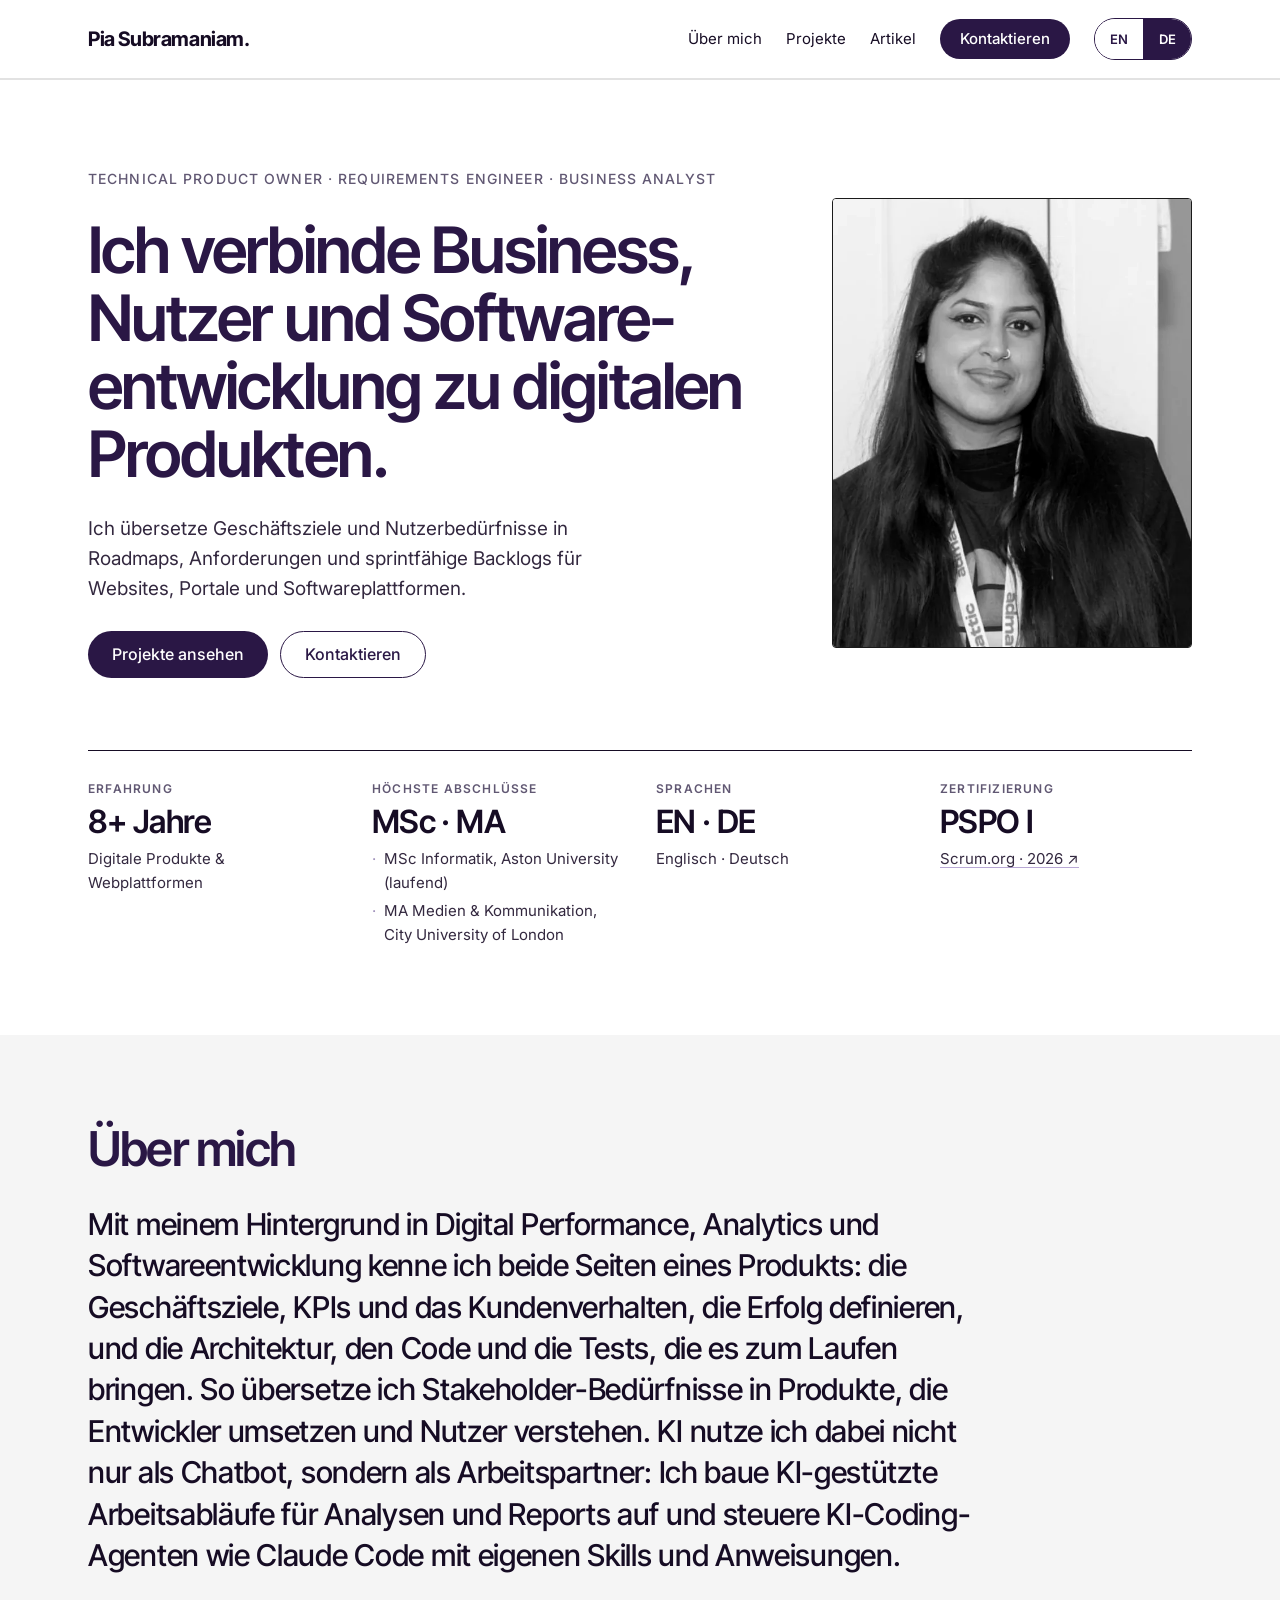
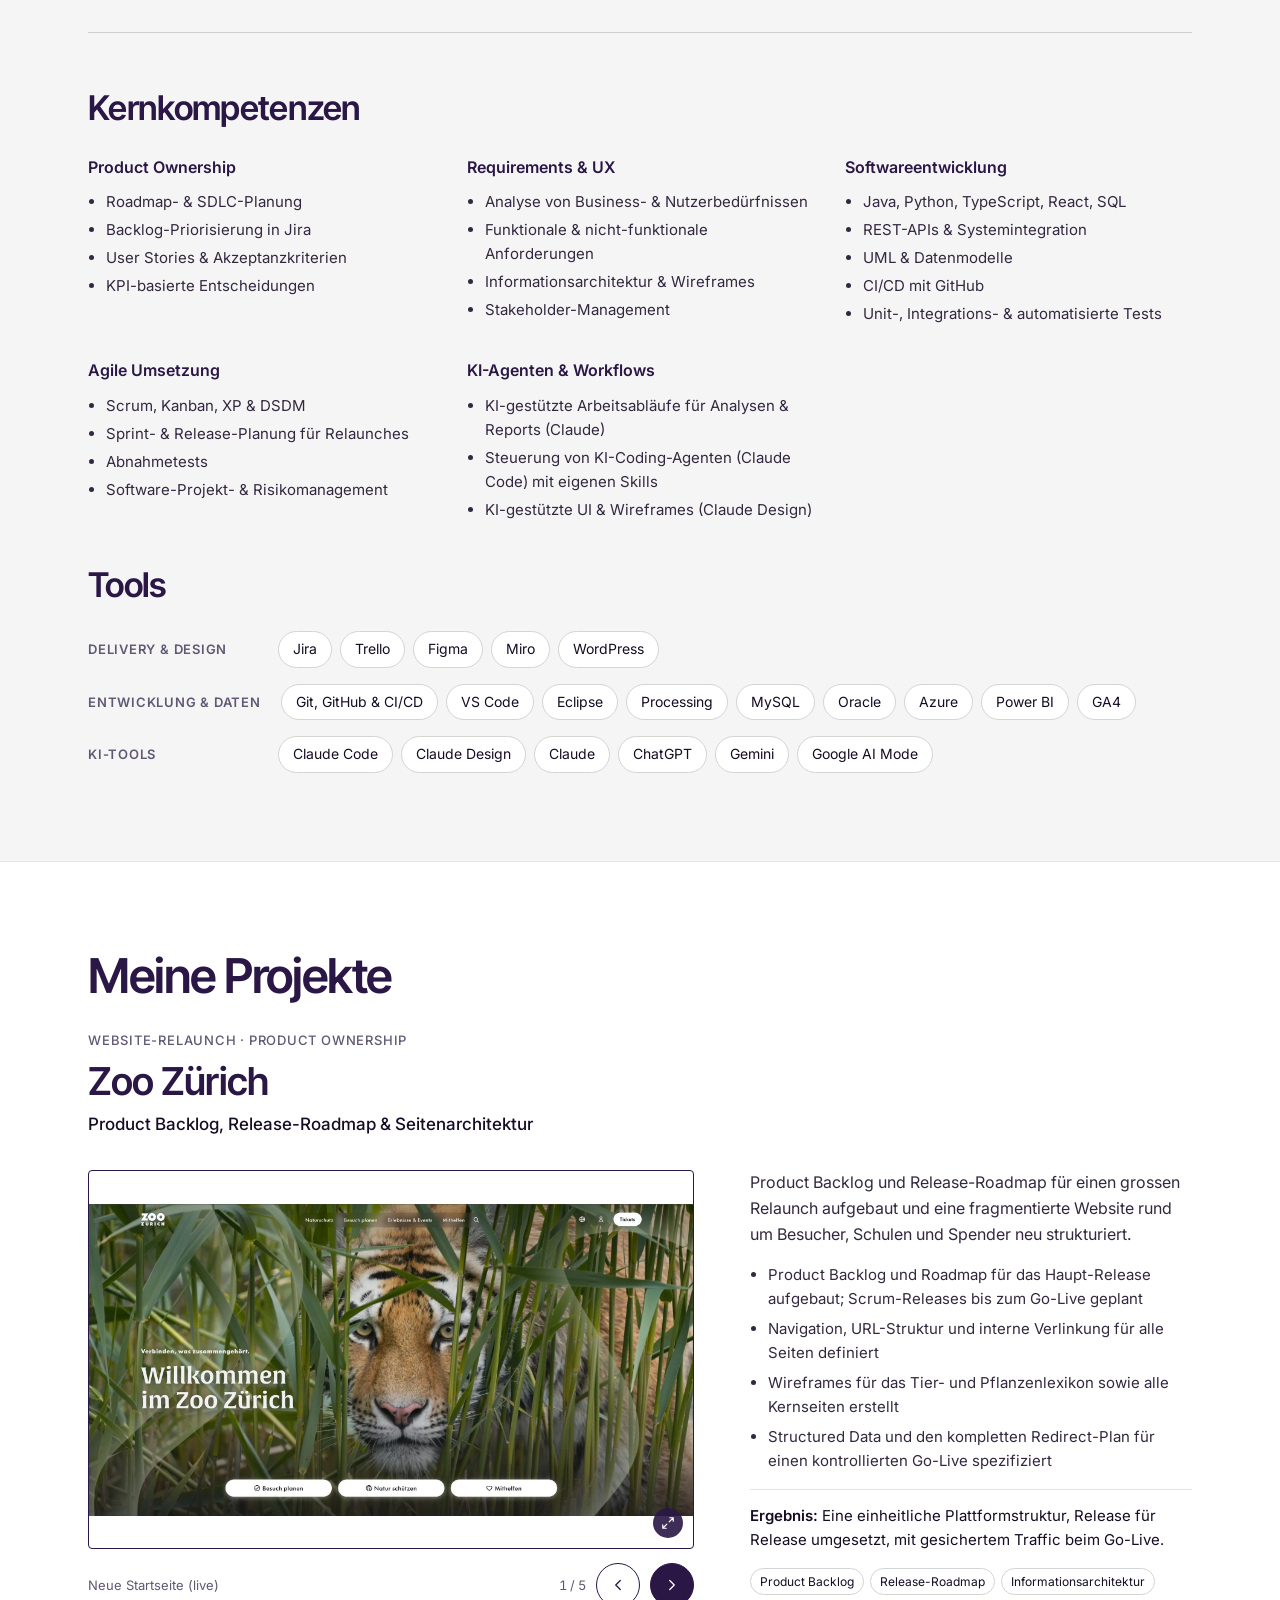
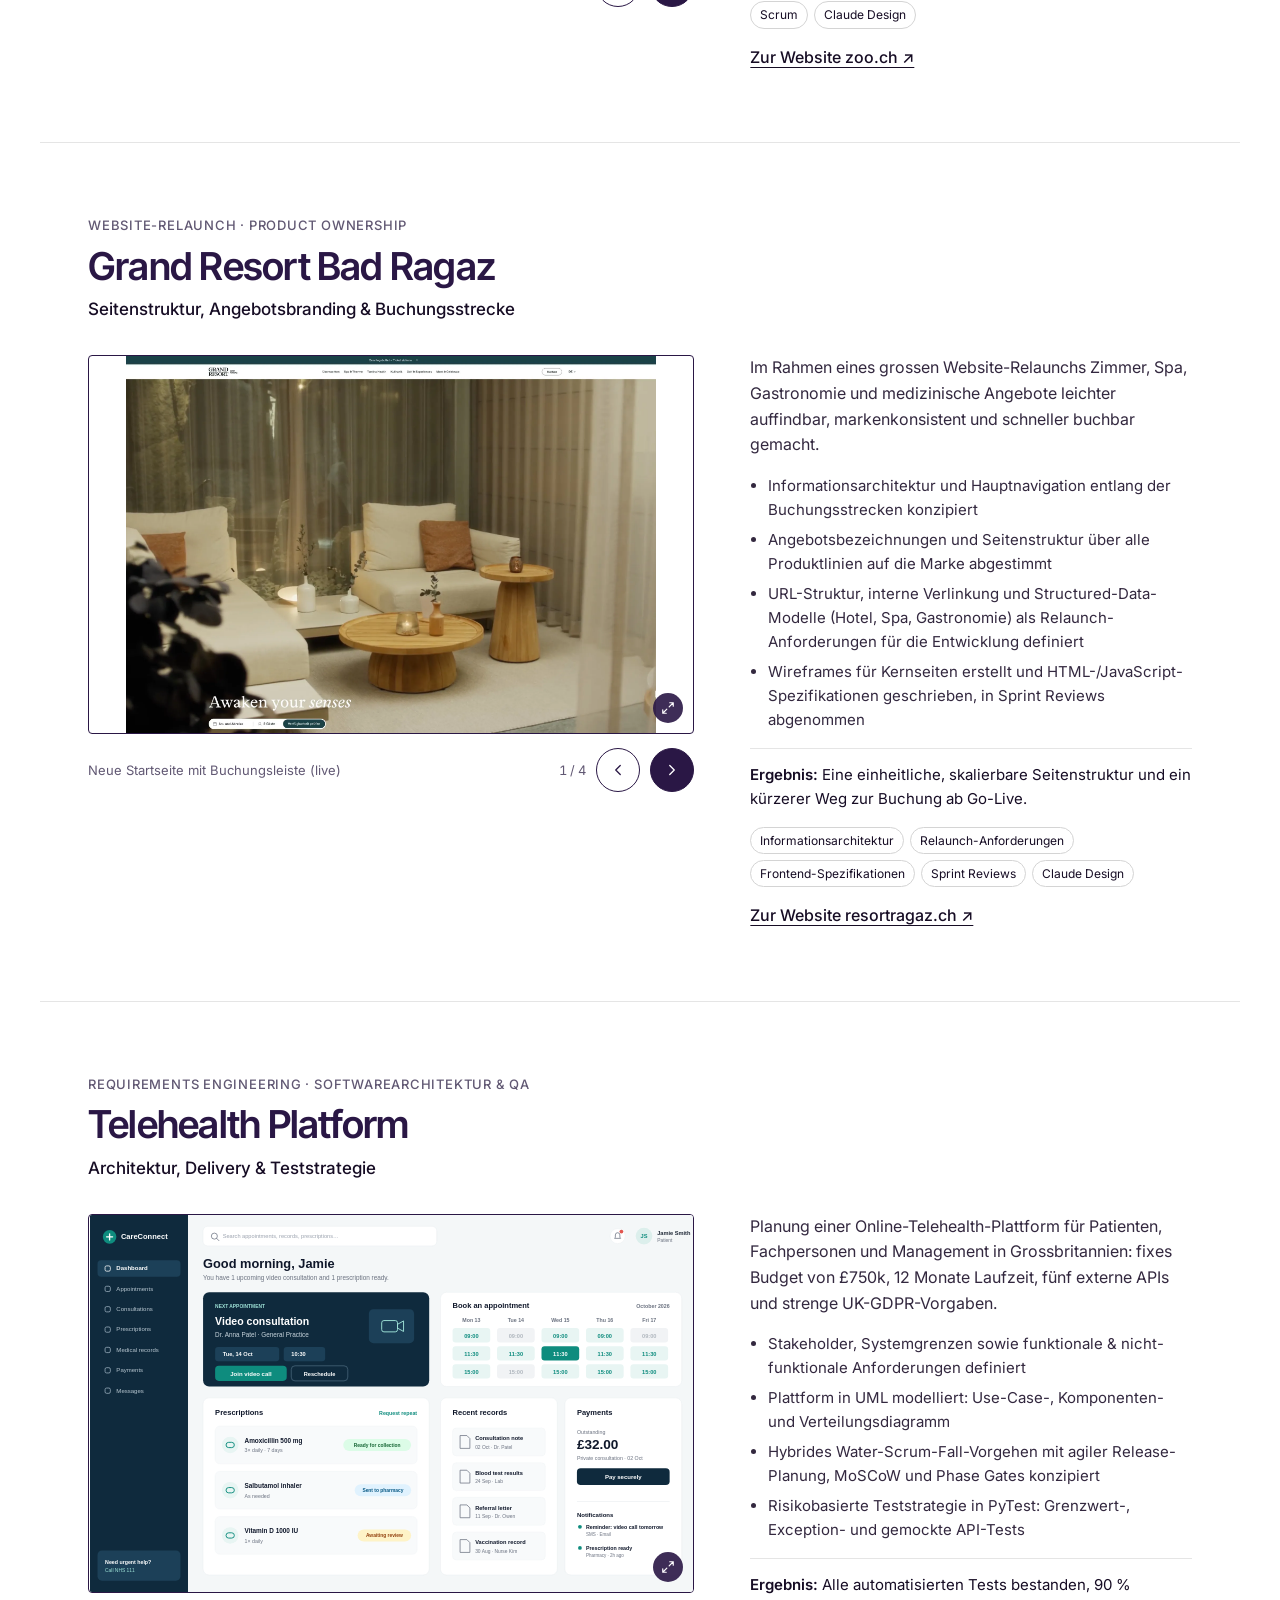
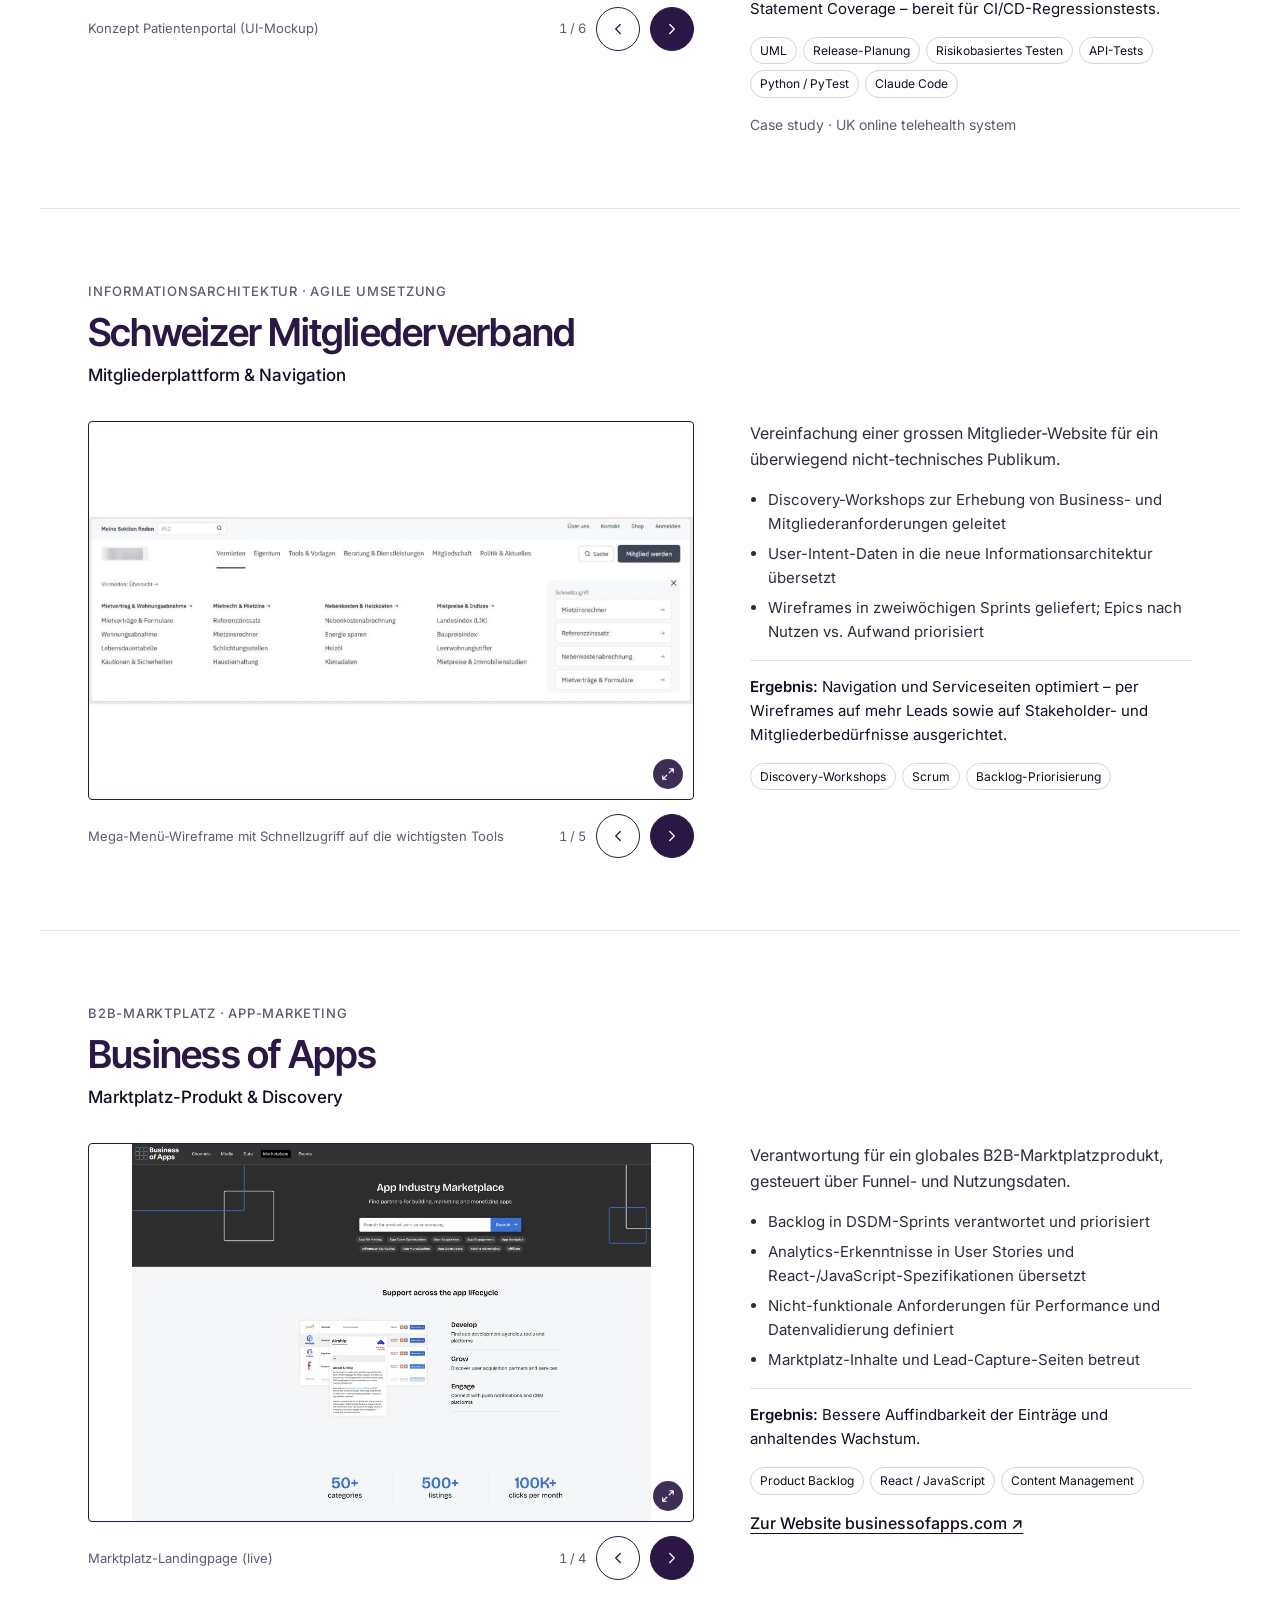
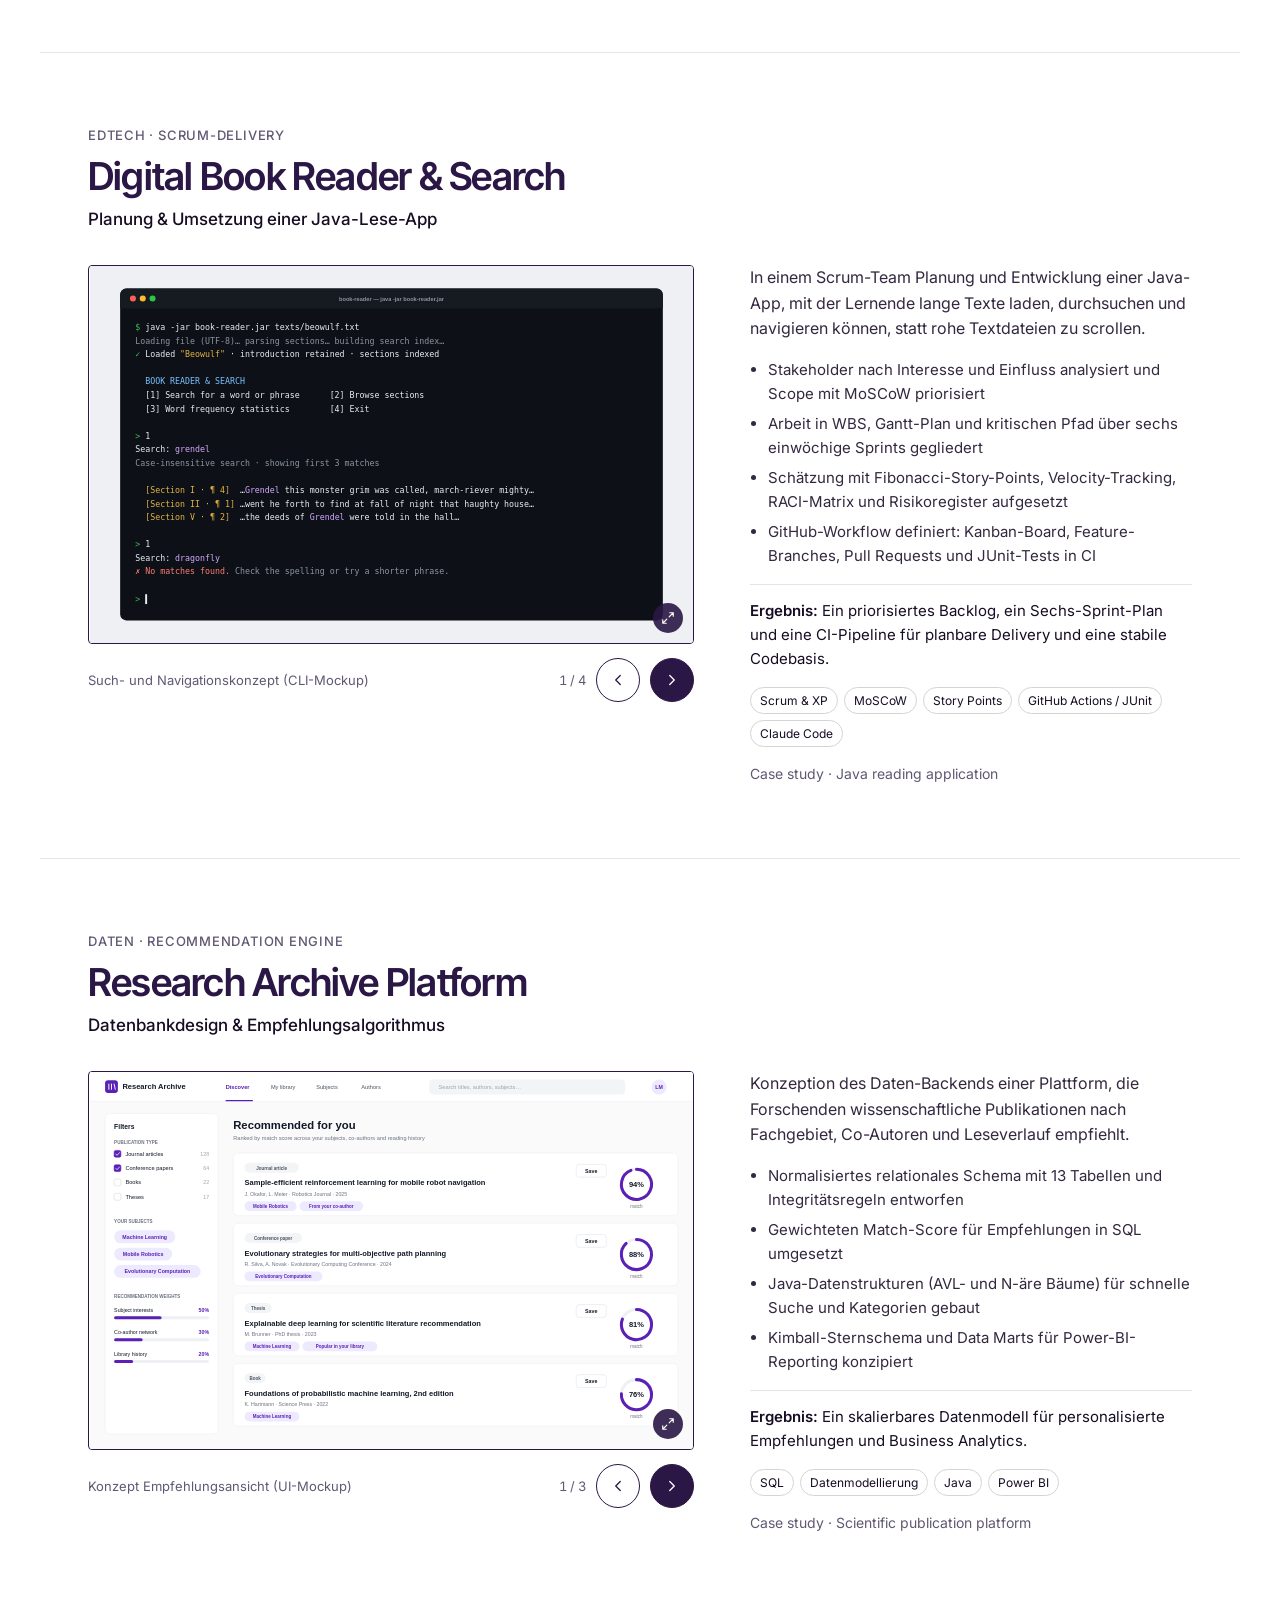
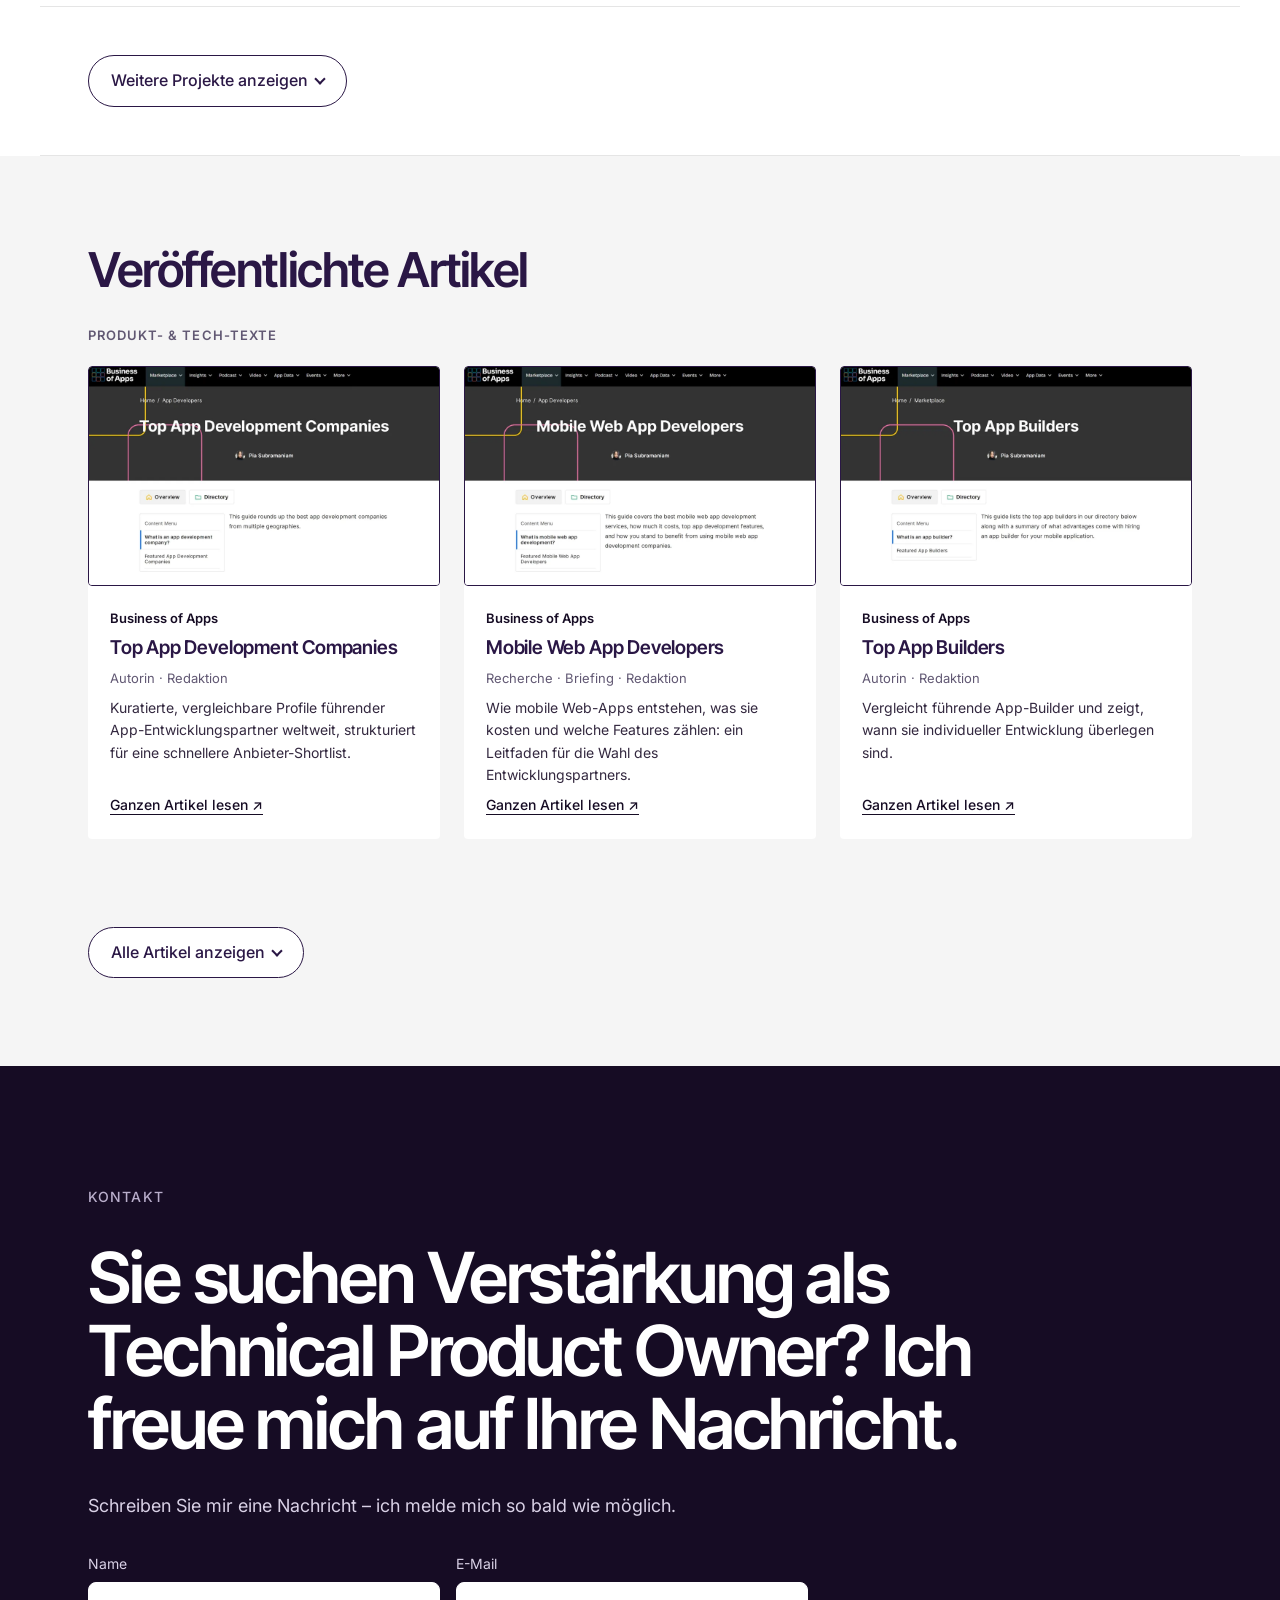
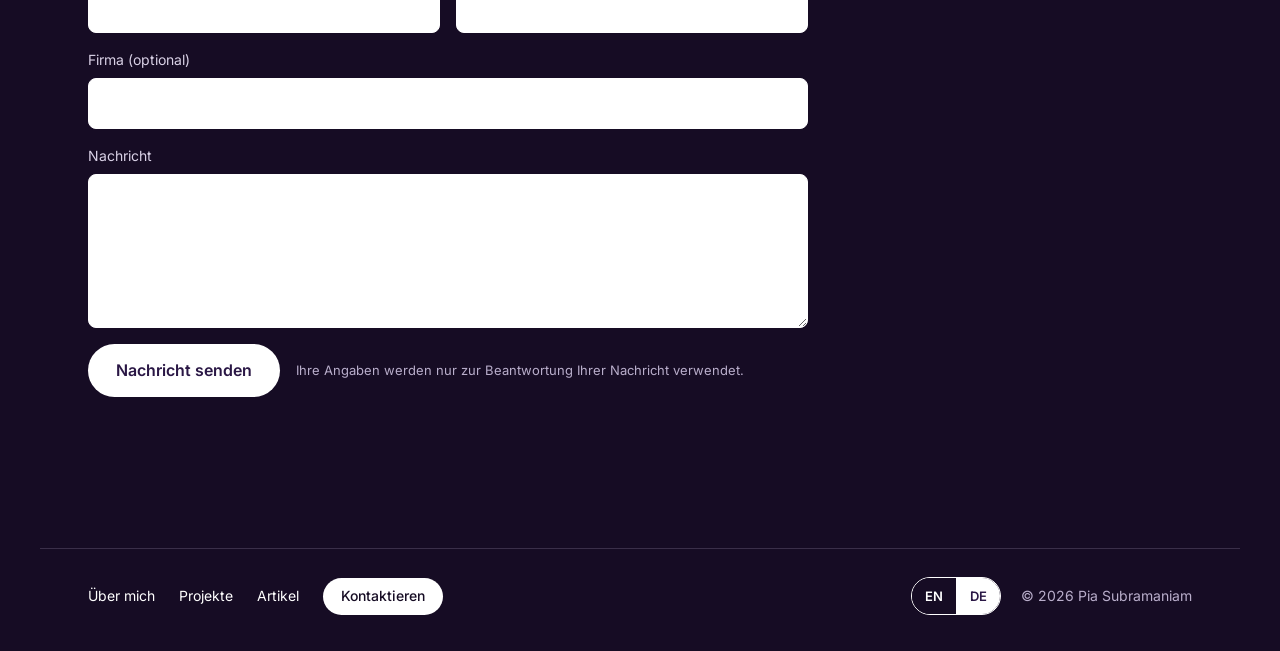
==== commit aff5ea3c: "Add files via upload" ====
--- a/de/index.html
+++ b/de/index.html
@@ -61,6 +61,7 @@
 <div class="fact"><p class="fact-label">Erfahrung</p><p class="fact-big">8+ Jahre</p><p class="fact-small">Digitale Produkte &amp; Webplattformen</p></div>
 <div class="fact"><p class="fact-label">Höchste Abschlüsse</p><p class="fact-big">MSc · MA</p><ul><li>MSc Informatik, Aston University (laufend)</li><li>MA Medien &amp; Kommunikation, City University of London</li></ul></div>
 <div class="fact"><p class="fact-label">Sprachen</p><p class="fact-big">EN · DE</p><p class="fact-small">Englisch · Deutsch</p></div>
+<div class="fact"><p class="fact-label">Zertifizierung</p><p class="fact-big">PSPO I</p><p class="fact-small"><a href="https://www.credly.com/badges/9f76cf00-2c72-4411-abbb-733d5e912fe6/public_url" target="_blank" rel="noopener" title="Professional Scrum Product Owner I – auf Credly verifizieren">Scrum.org · 2026 ↗</a></p></div>
 </div>
 </section>
 <section class="about" id="about">
--- a/assets/site.css
+++ b/assets/site.css
@@ -202,3 +202,4 @@
 .lb-count{white-space:nowrap;flex-shrink:0}
 .slide-label{min-width:0}
 .eyebrow .role{white-space:nowrap}
+.fact-small a{color:inherit;text-decoration:underline;text-decoration-color:#B9A8D6;text-underline-offset:3px}.fact-small a:hover{color:var(--btn)}
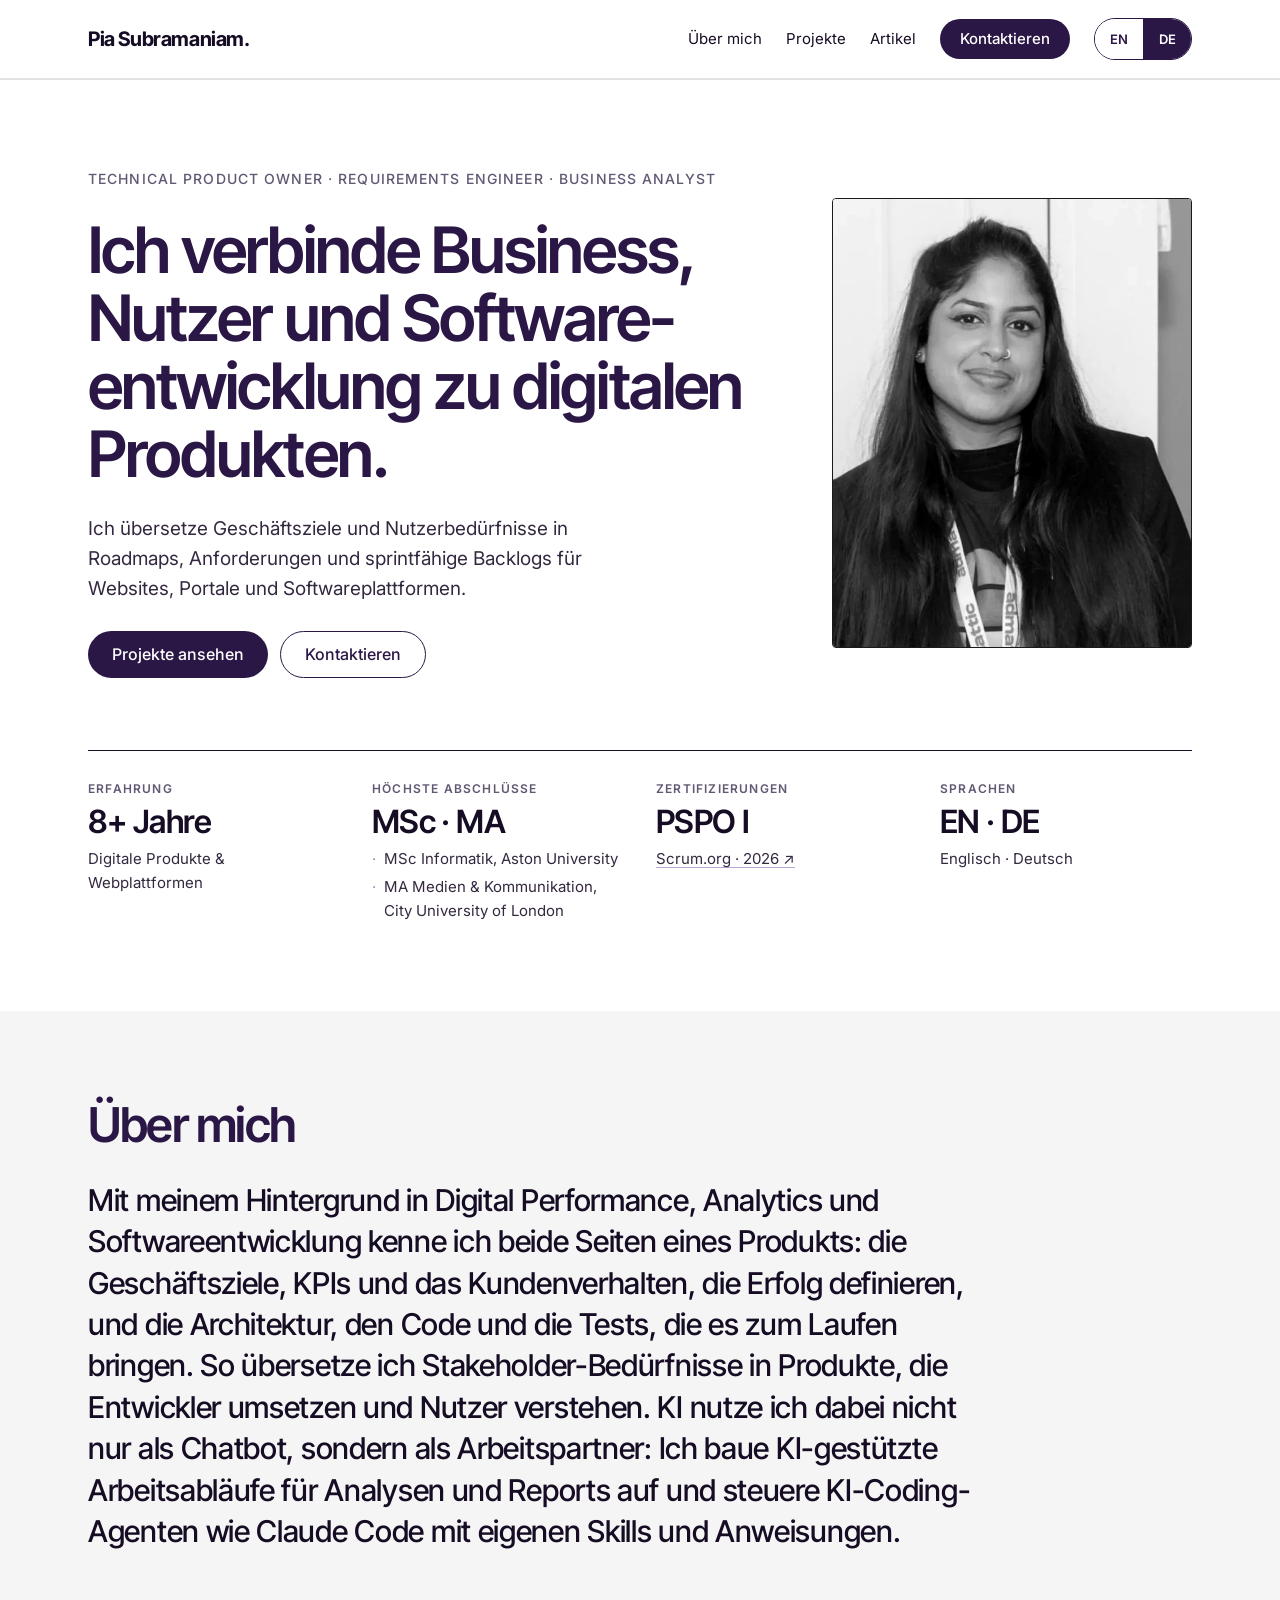
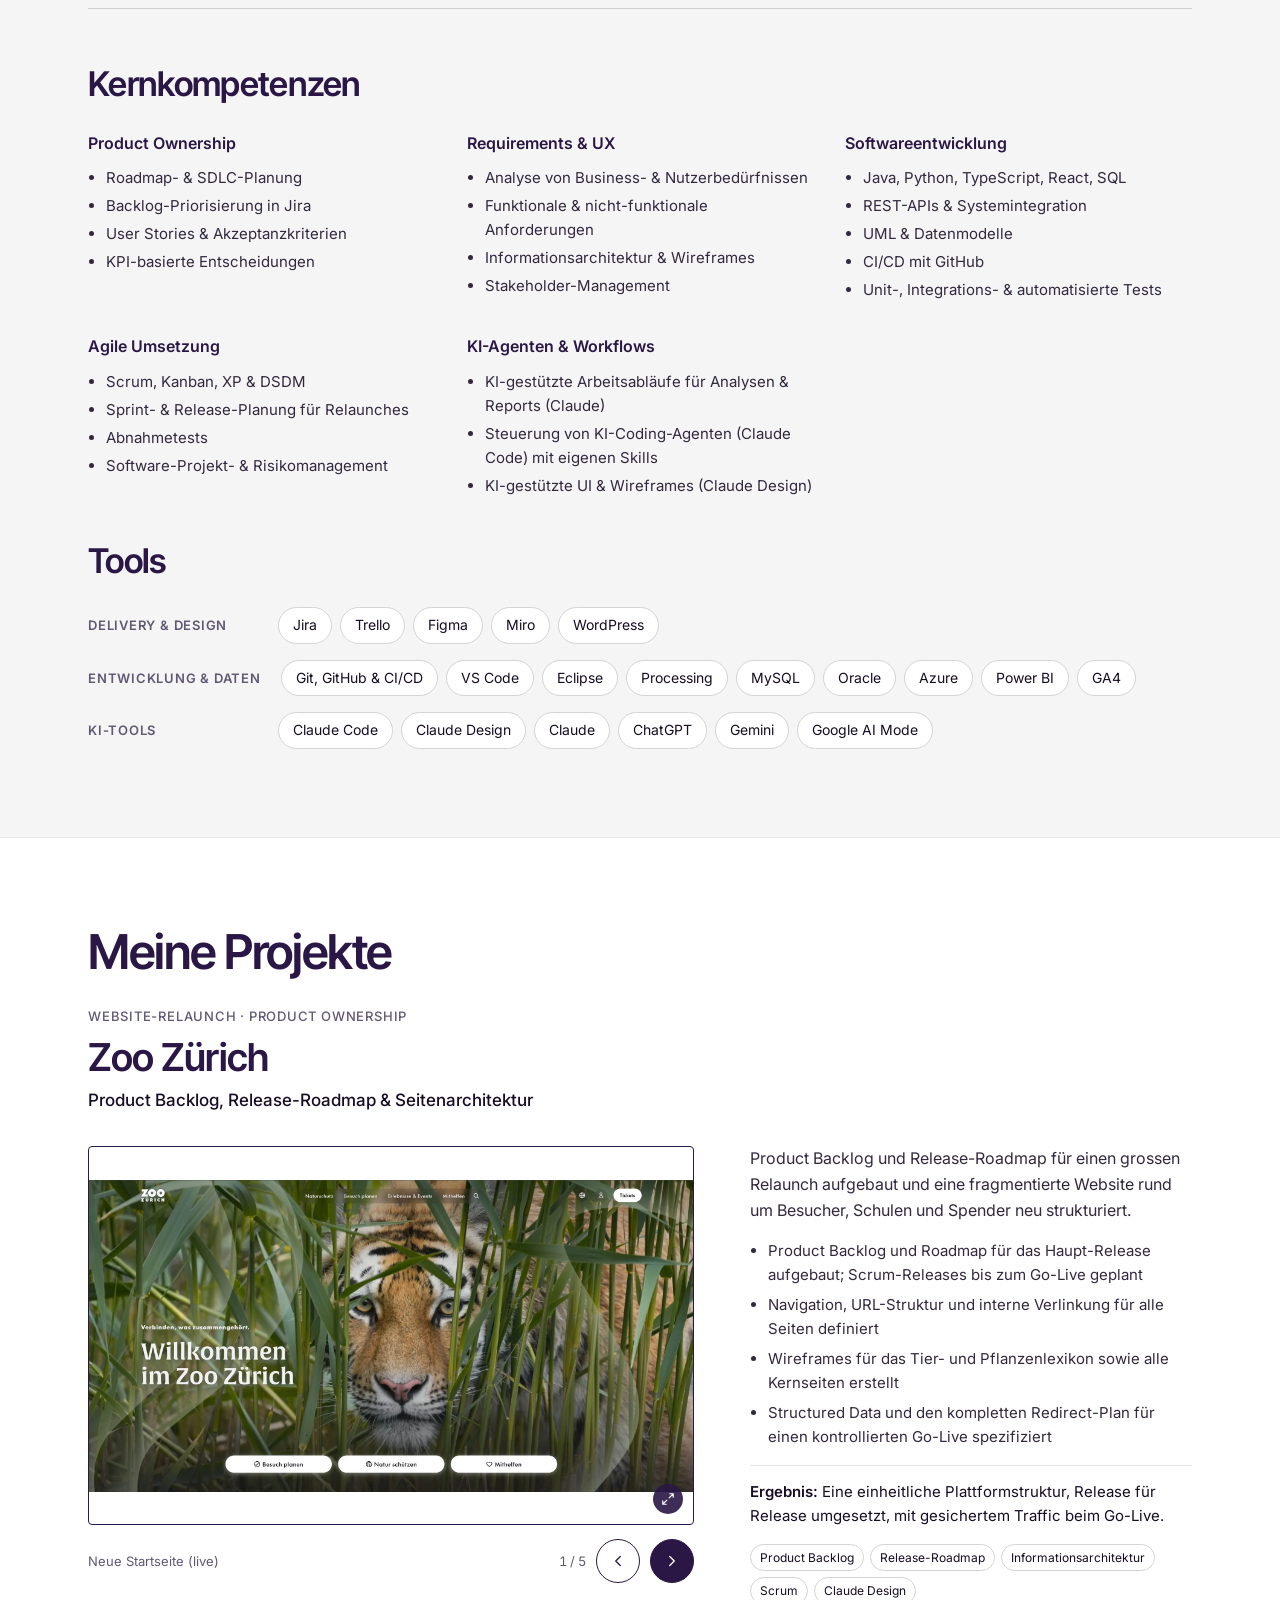
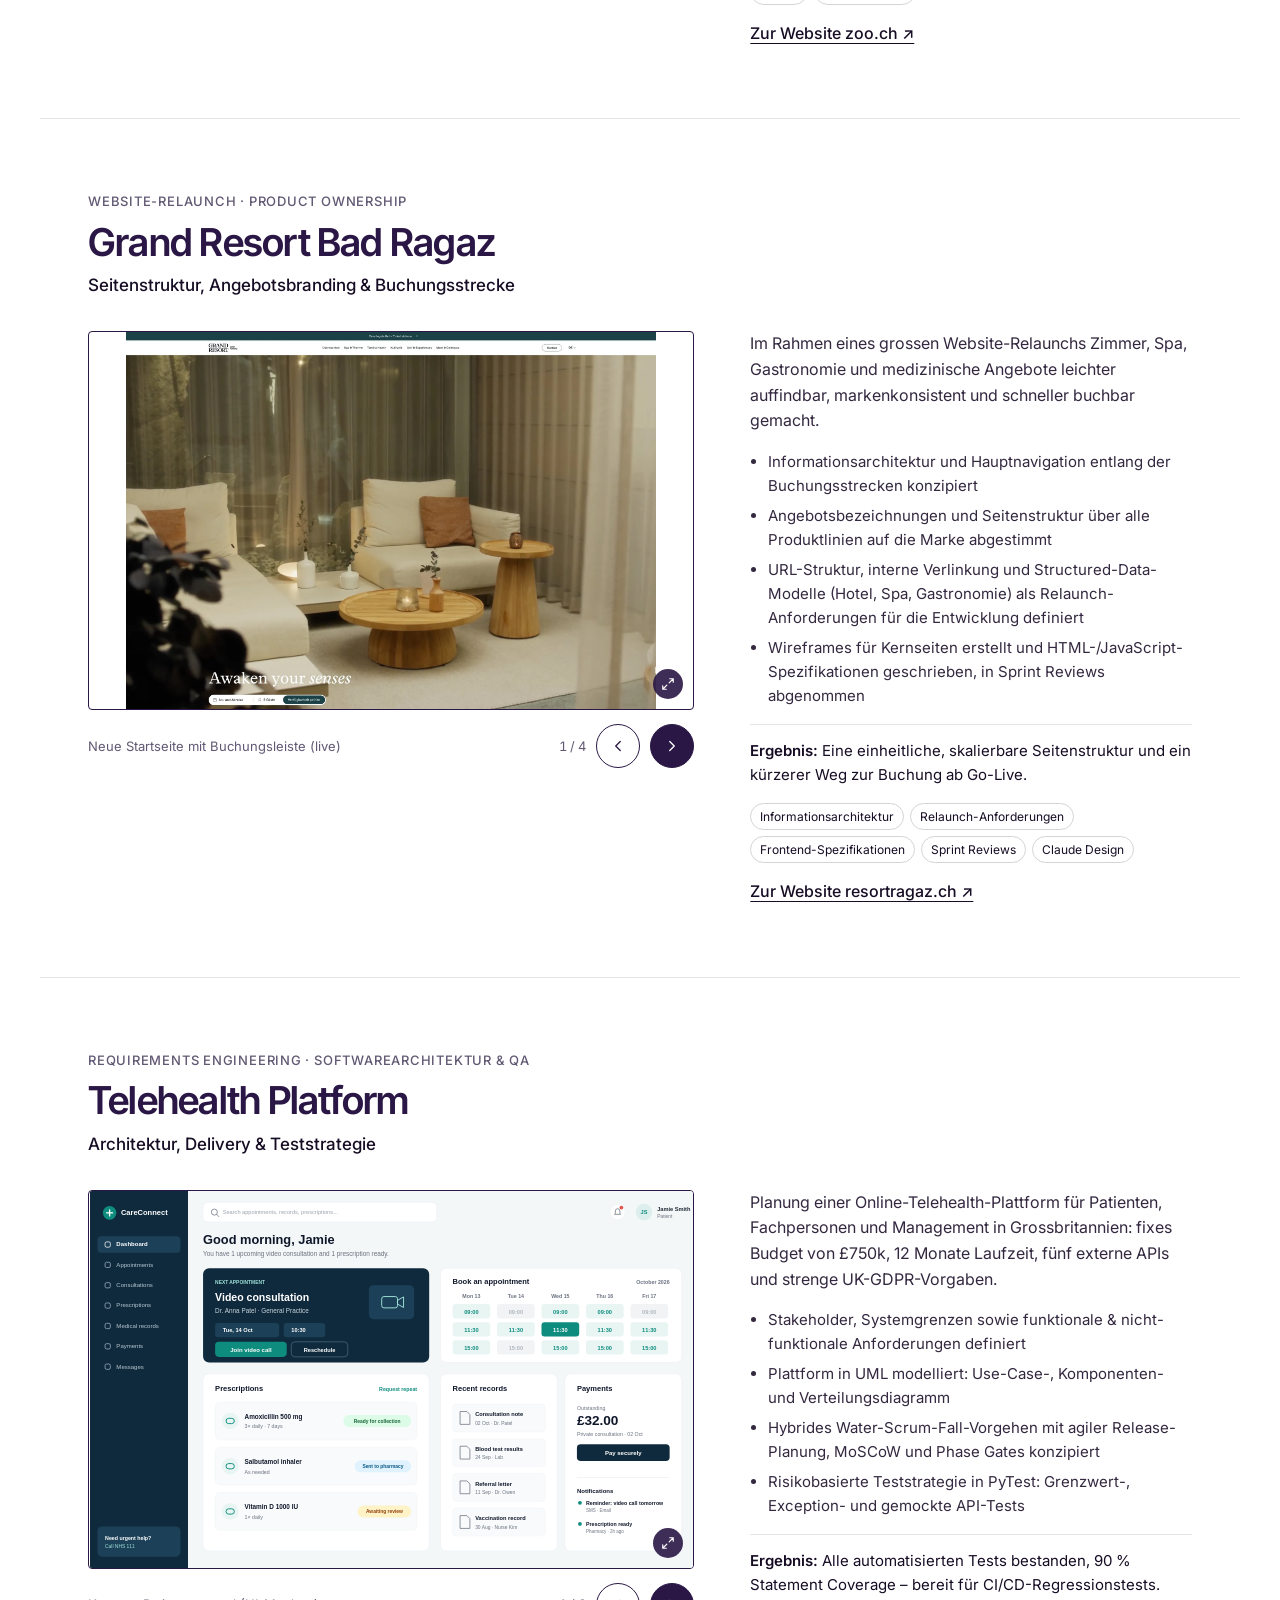
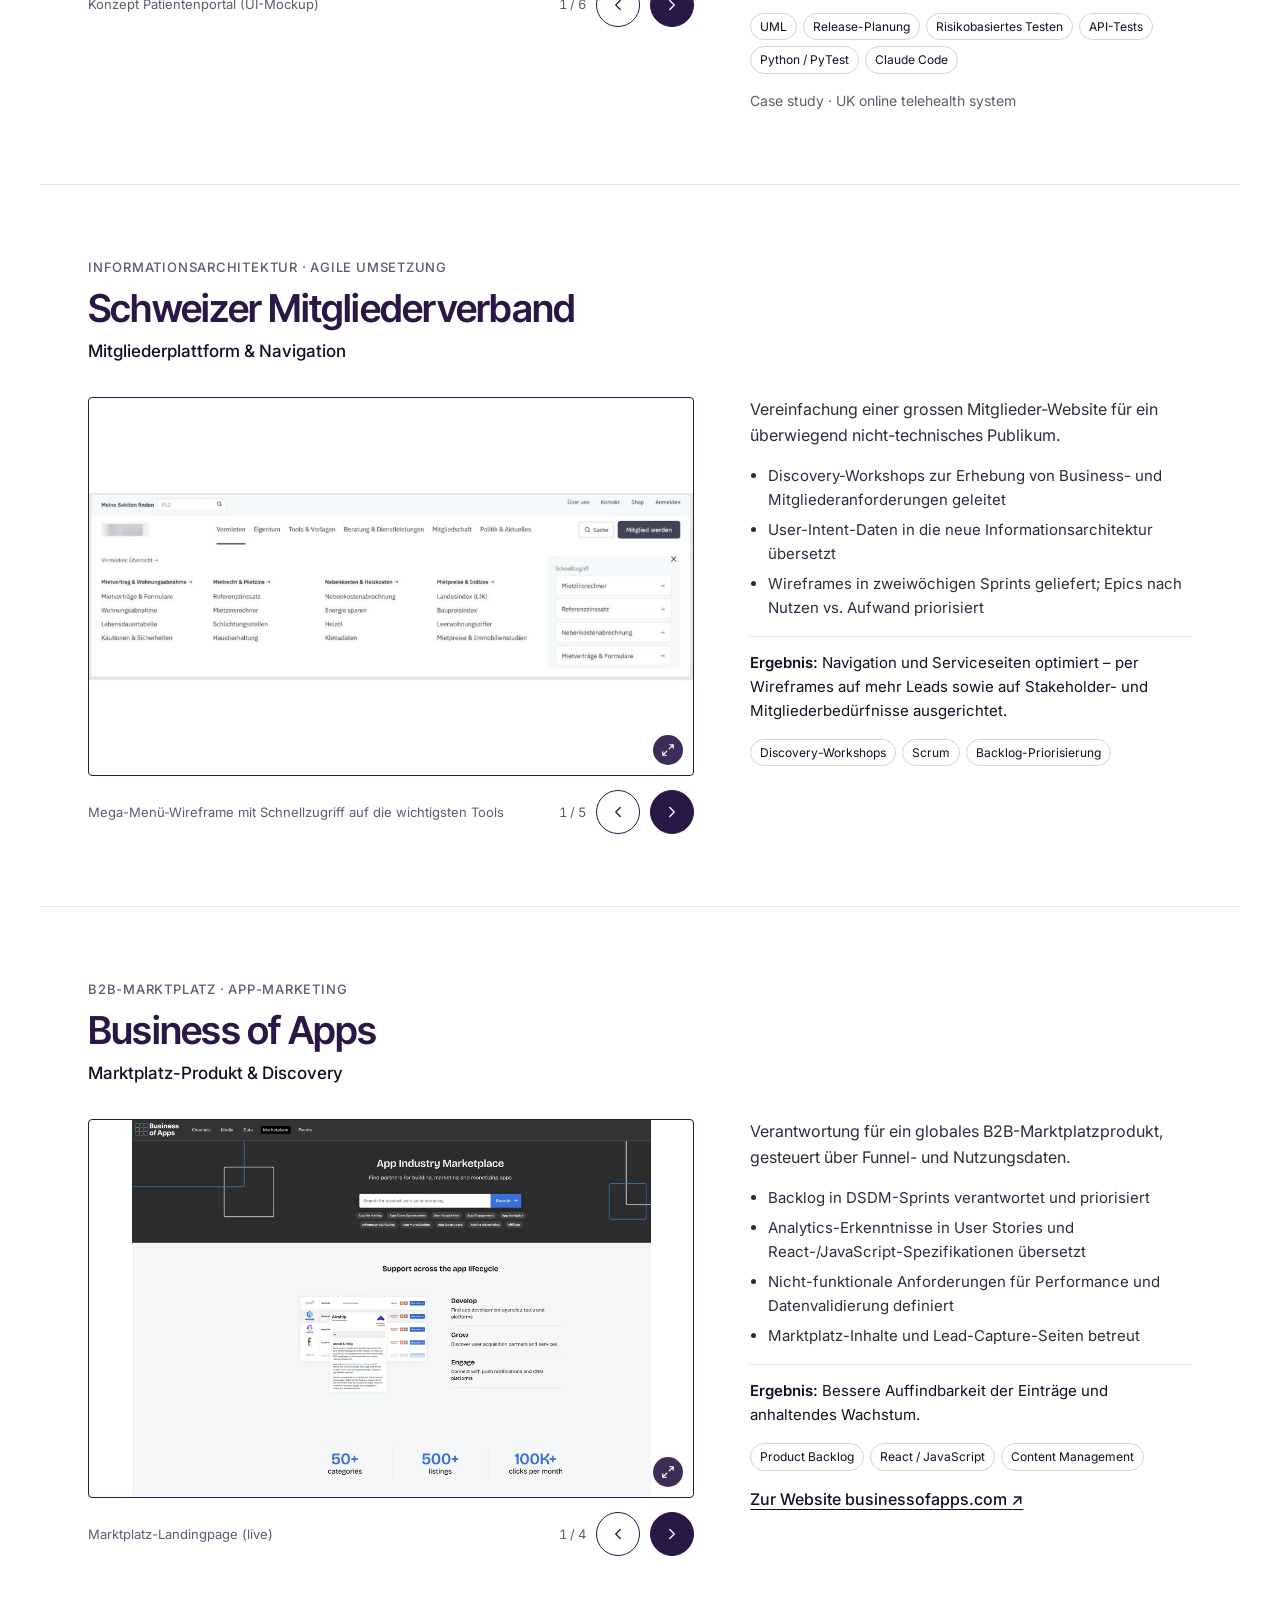
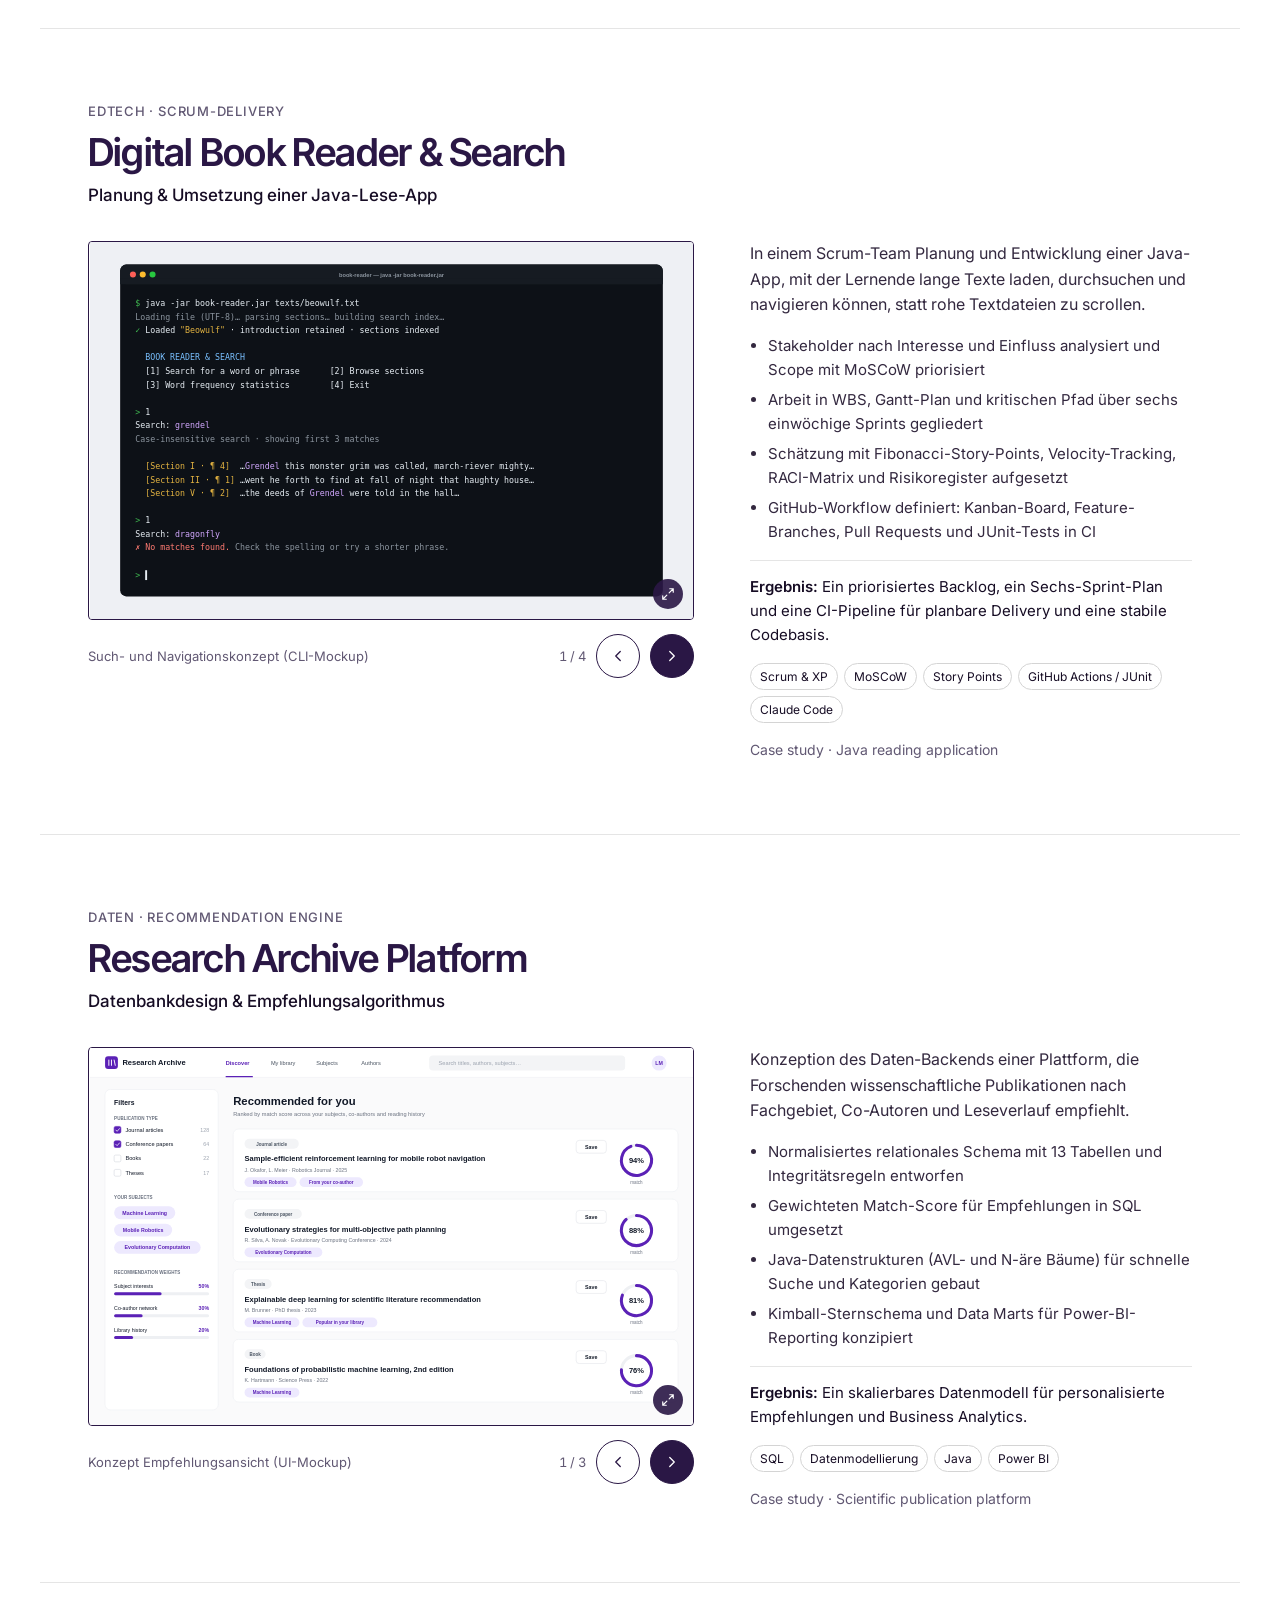
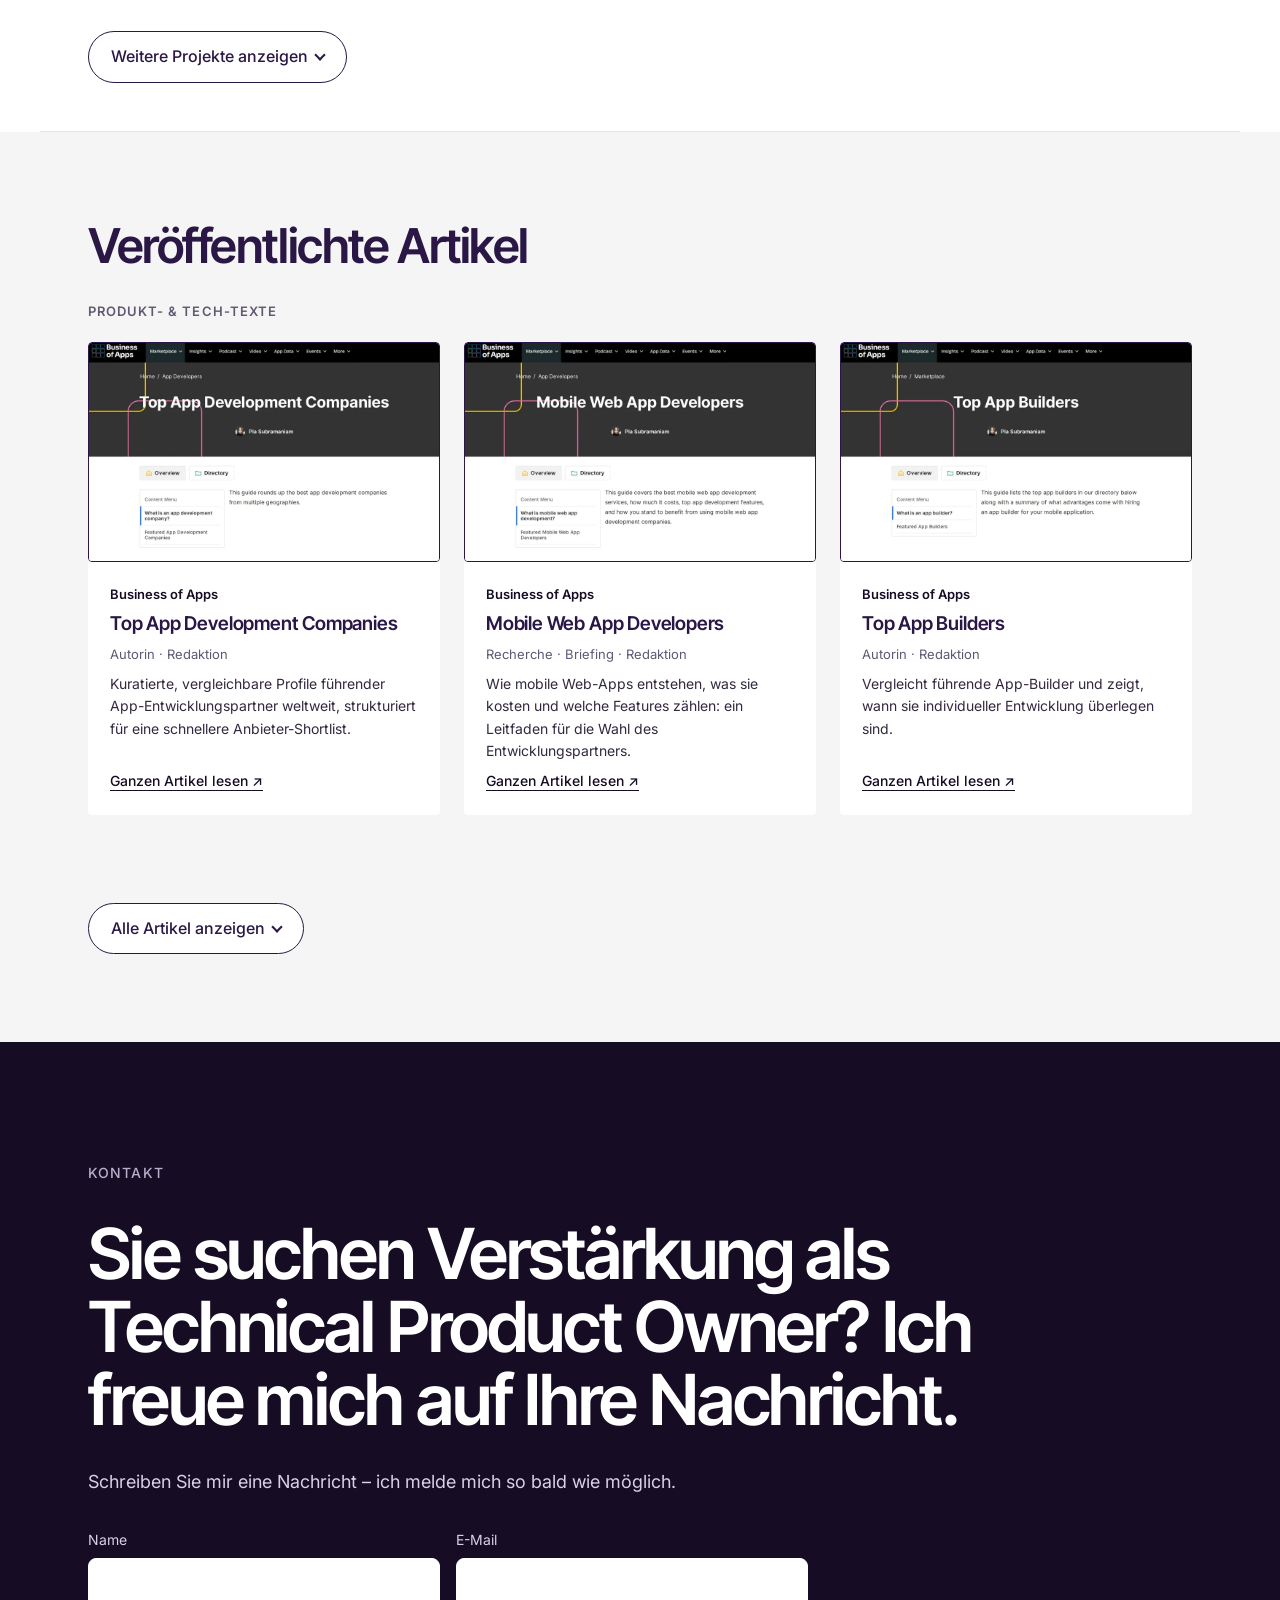
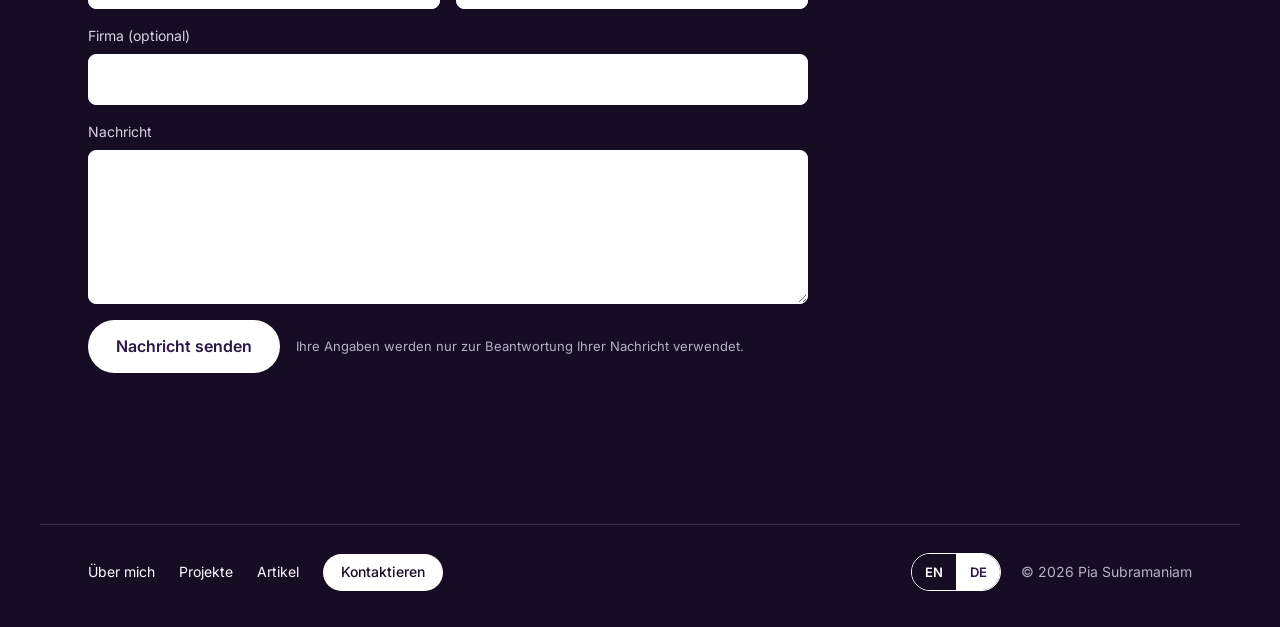
==== commit c2010f1b: "Add files via upload" ====
--- a/de/index.html
+++ b/de/index.html
@@ -59,9 +59,9 @@
 </div>
 <div class="facts">
 <div class="fact"><p class="fact-label">Erfahrung</p><p class="fact-big">8+ Jahre</p><p class="fact-small">Digitale Produkte &amp; Webplattformen</p></div>
-<div class="fact"><p class="fact-label">Höchste Abschlüsse</p><p class="fact-big">MSc · MA</p><ul><li>MSc Informatik, Aston University (laufend)</li><li>MA Medien &amp; Kommunikation, City University of London</li></ul></div>
+<div class="fact"><p class="fact-label">Höchste Abschlüsse</p><p class="fact-big">MSc · MA</p><ul><li>MSc Informatik, Aston University</li><li>MA Medien &amp; Kommunikation, City University of London</li></ul></div>
+<div class="fact"><p class="fact-label">Zertifizierungen</p><p class="fact-big">PSPO I</p><p class="fact-small"><a href="https://www.credly.com/badges/9f76cf00-2c72-4411-abbb-733d5e912fe6/public_url" target="_blank" rel="noopener" title="Professional Scrum Product Owner I – auf Credly verifizieren">Scrum.org · 2026 ↗</a></p></div>
 <div class="fact"><p class="fact-label">Sprachen</p><p class="fact-big">EN · DE</p><p class="fact-small">Englisch · Deutsch</p></div>
-<div class="fact"><p class="fact-label">Zertifizierung</p><p class="fact-big">PSPO I</p><p class="fact-small"><a href="https://www.credly.com/badges/9f76cf00-2c72-4411-abbb-733d5e912fe6/public_url" target="_blank" rel="noopener" title="Professional Scrum Product Owner I – auf Credly verifizieren">Scrum.org · 2026 ↗</a></p></div>
 </div>
 </section>
 <section class="about" id="about">
